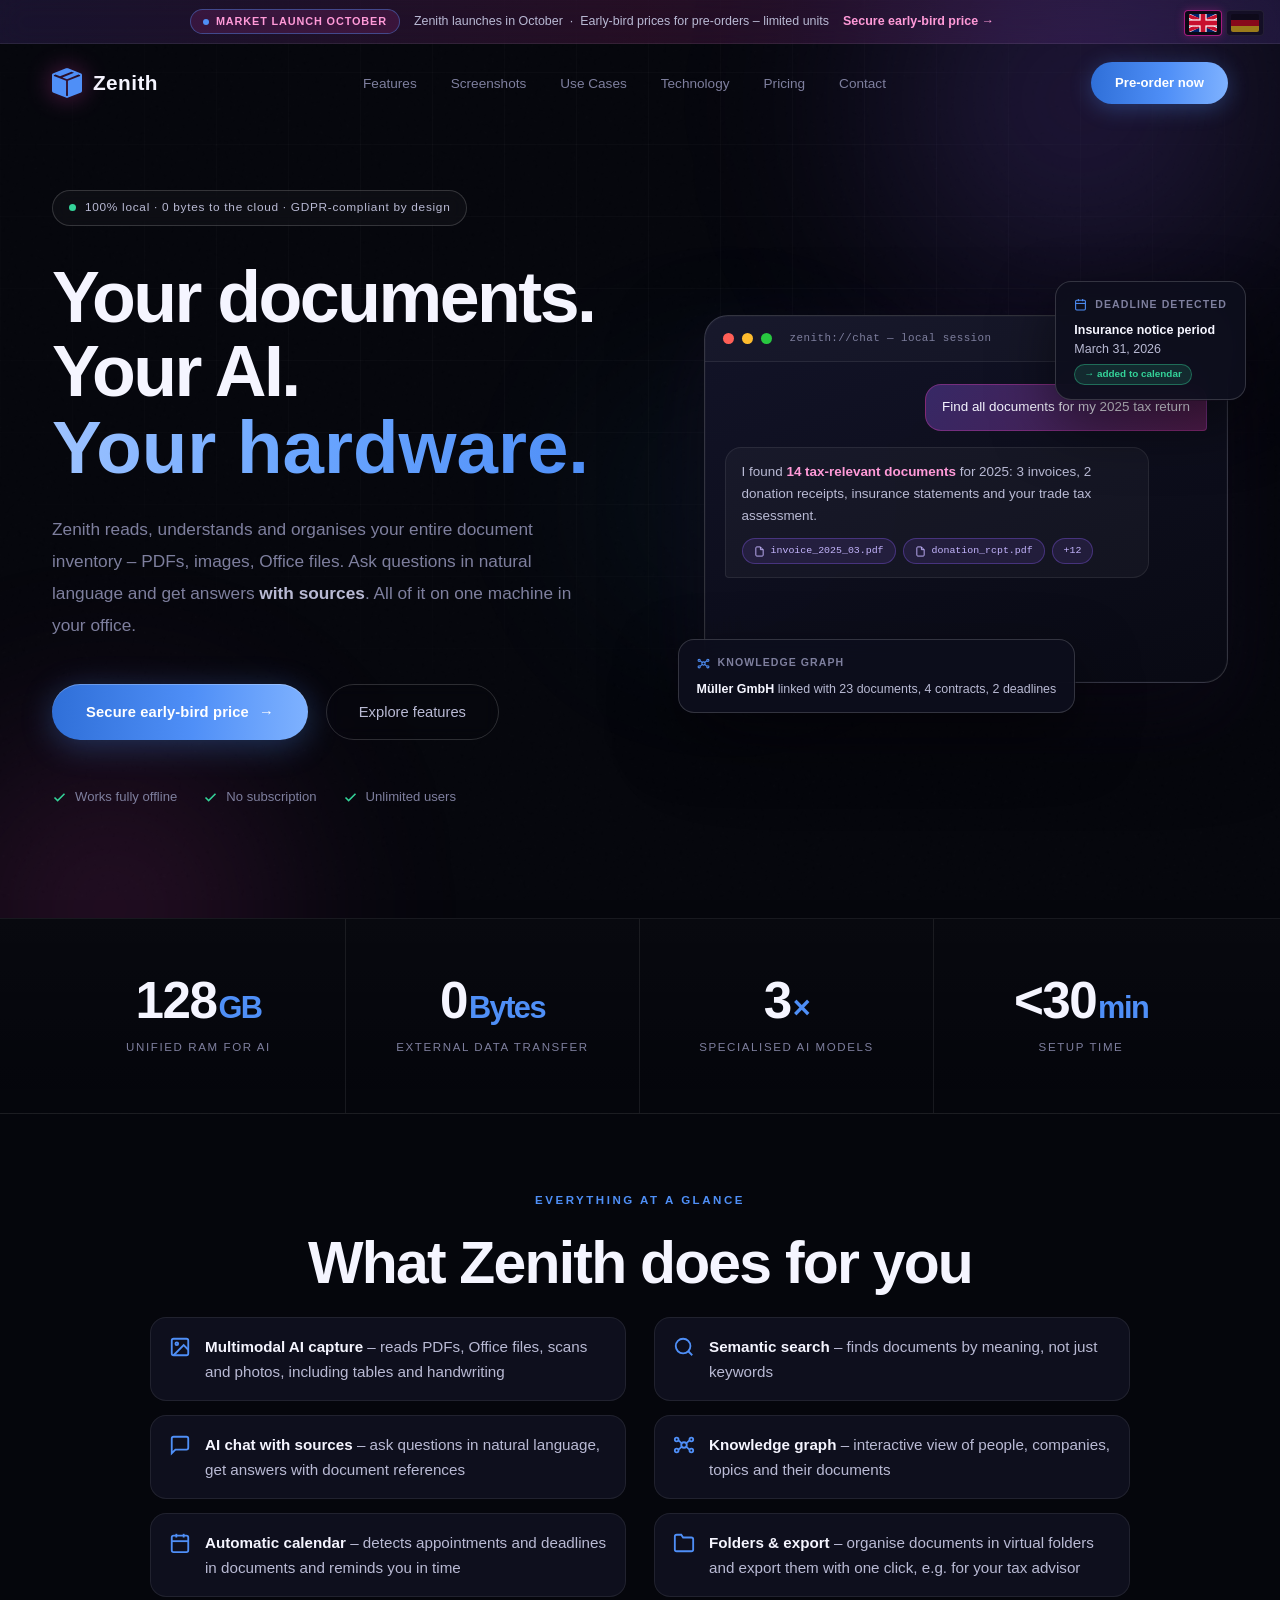
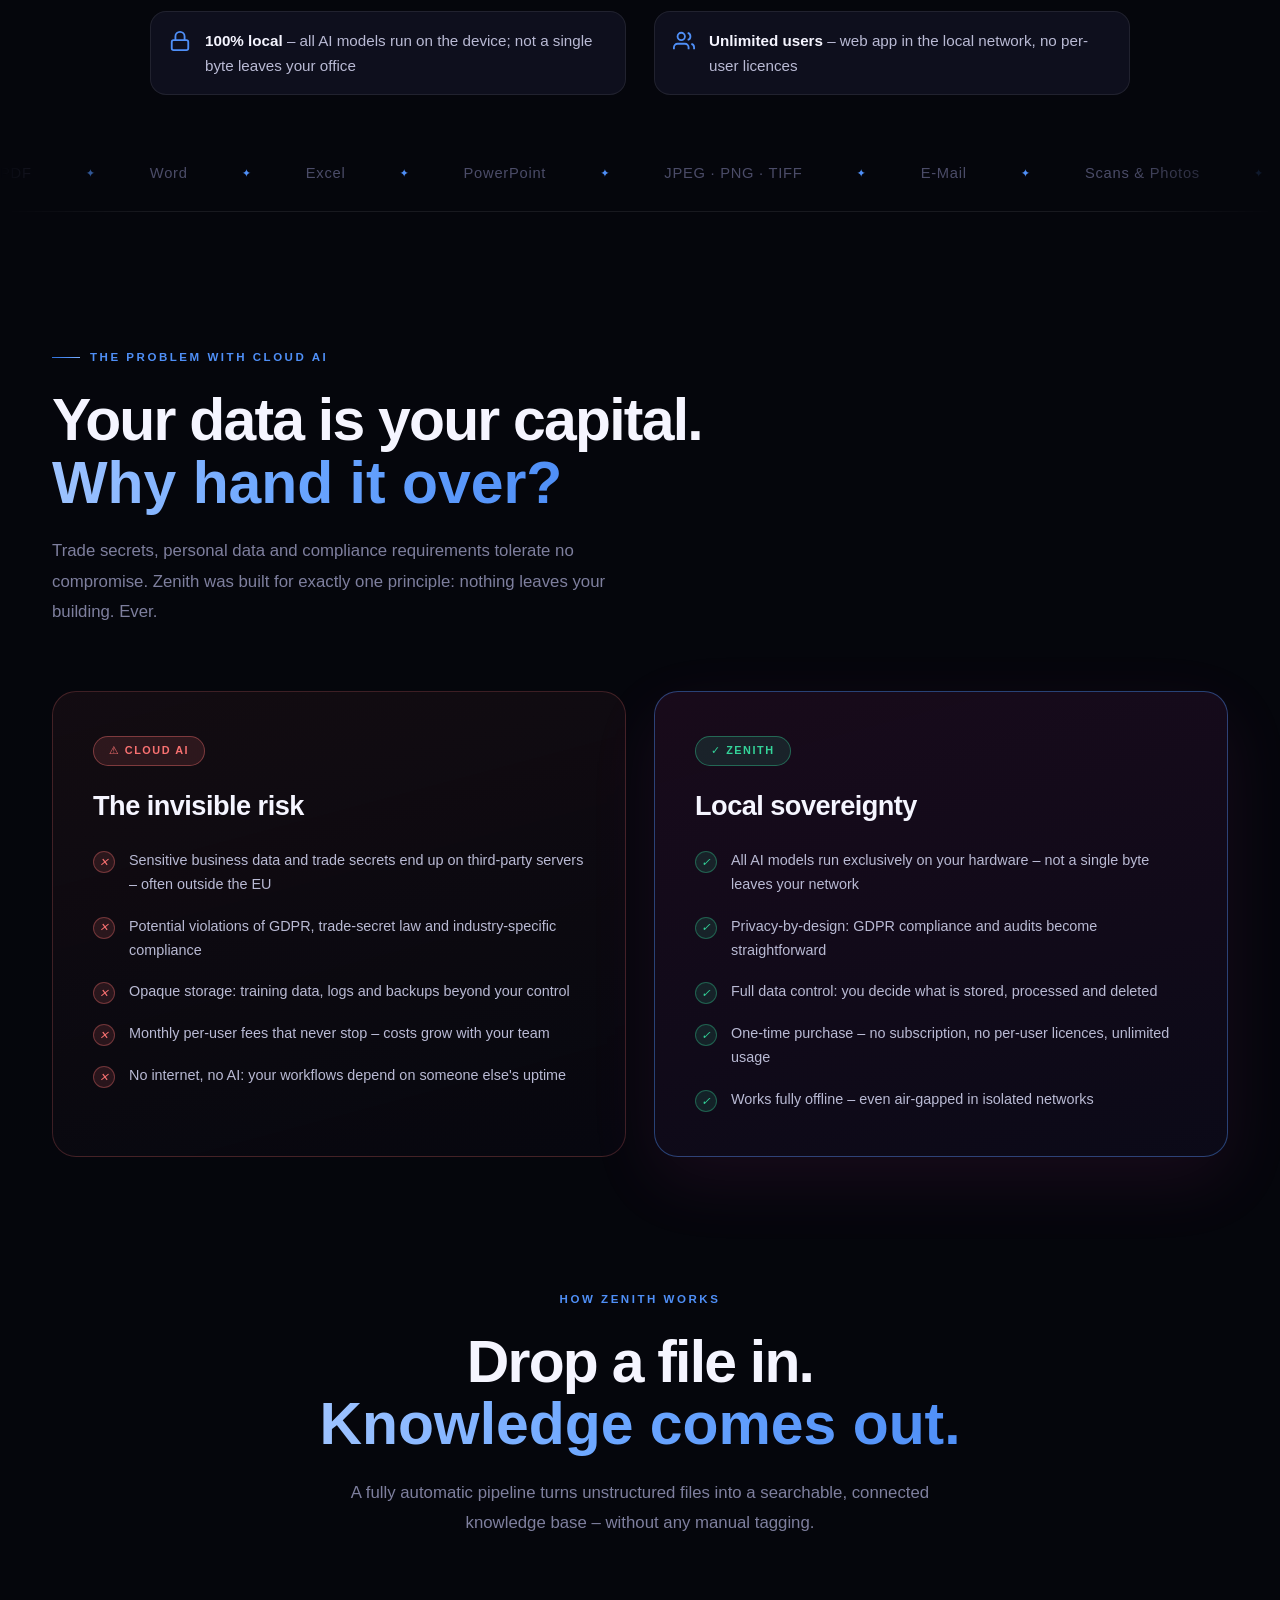
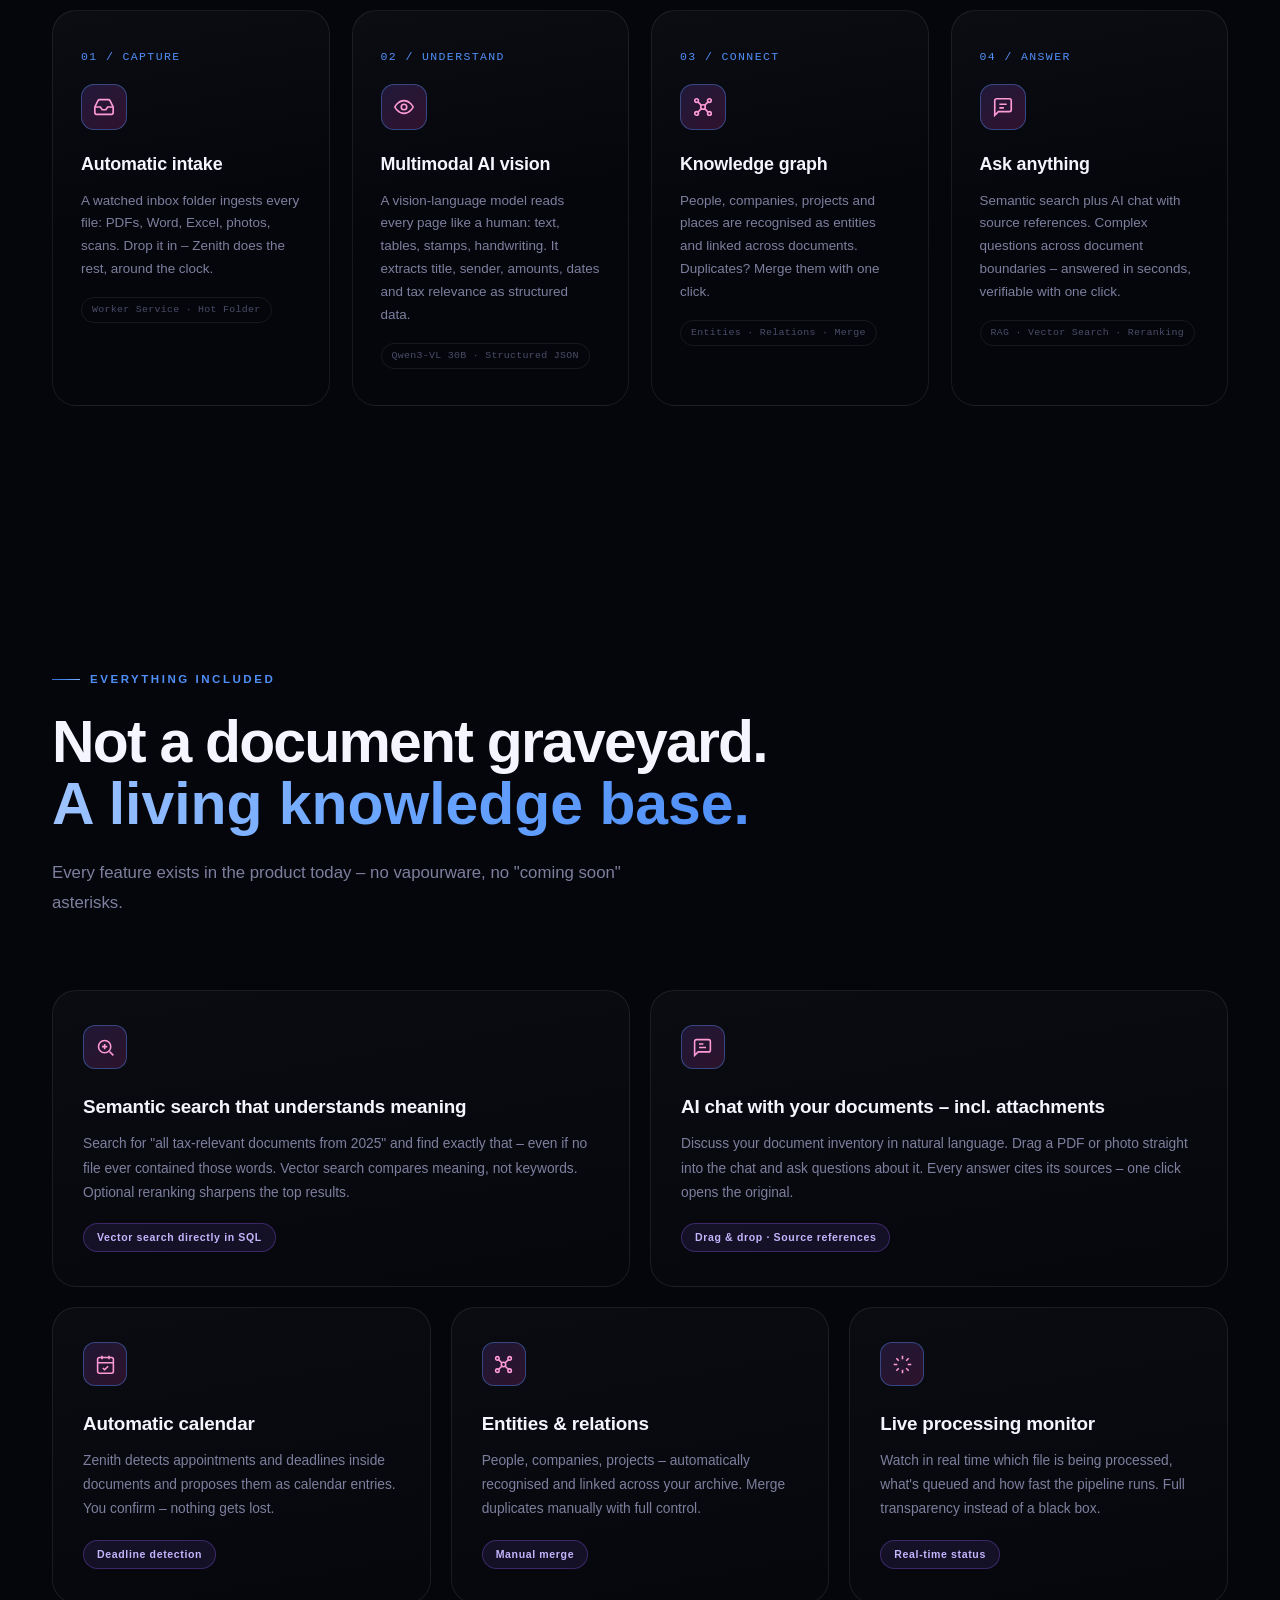
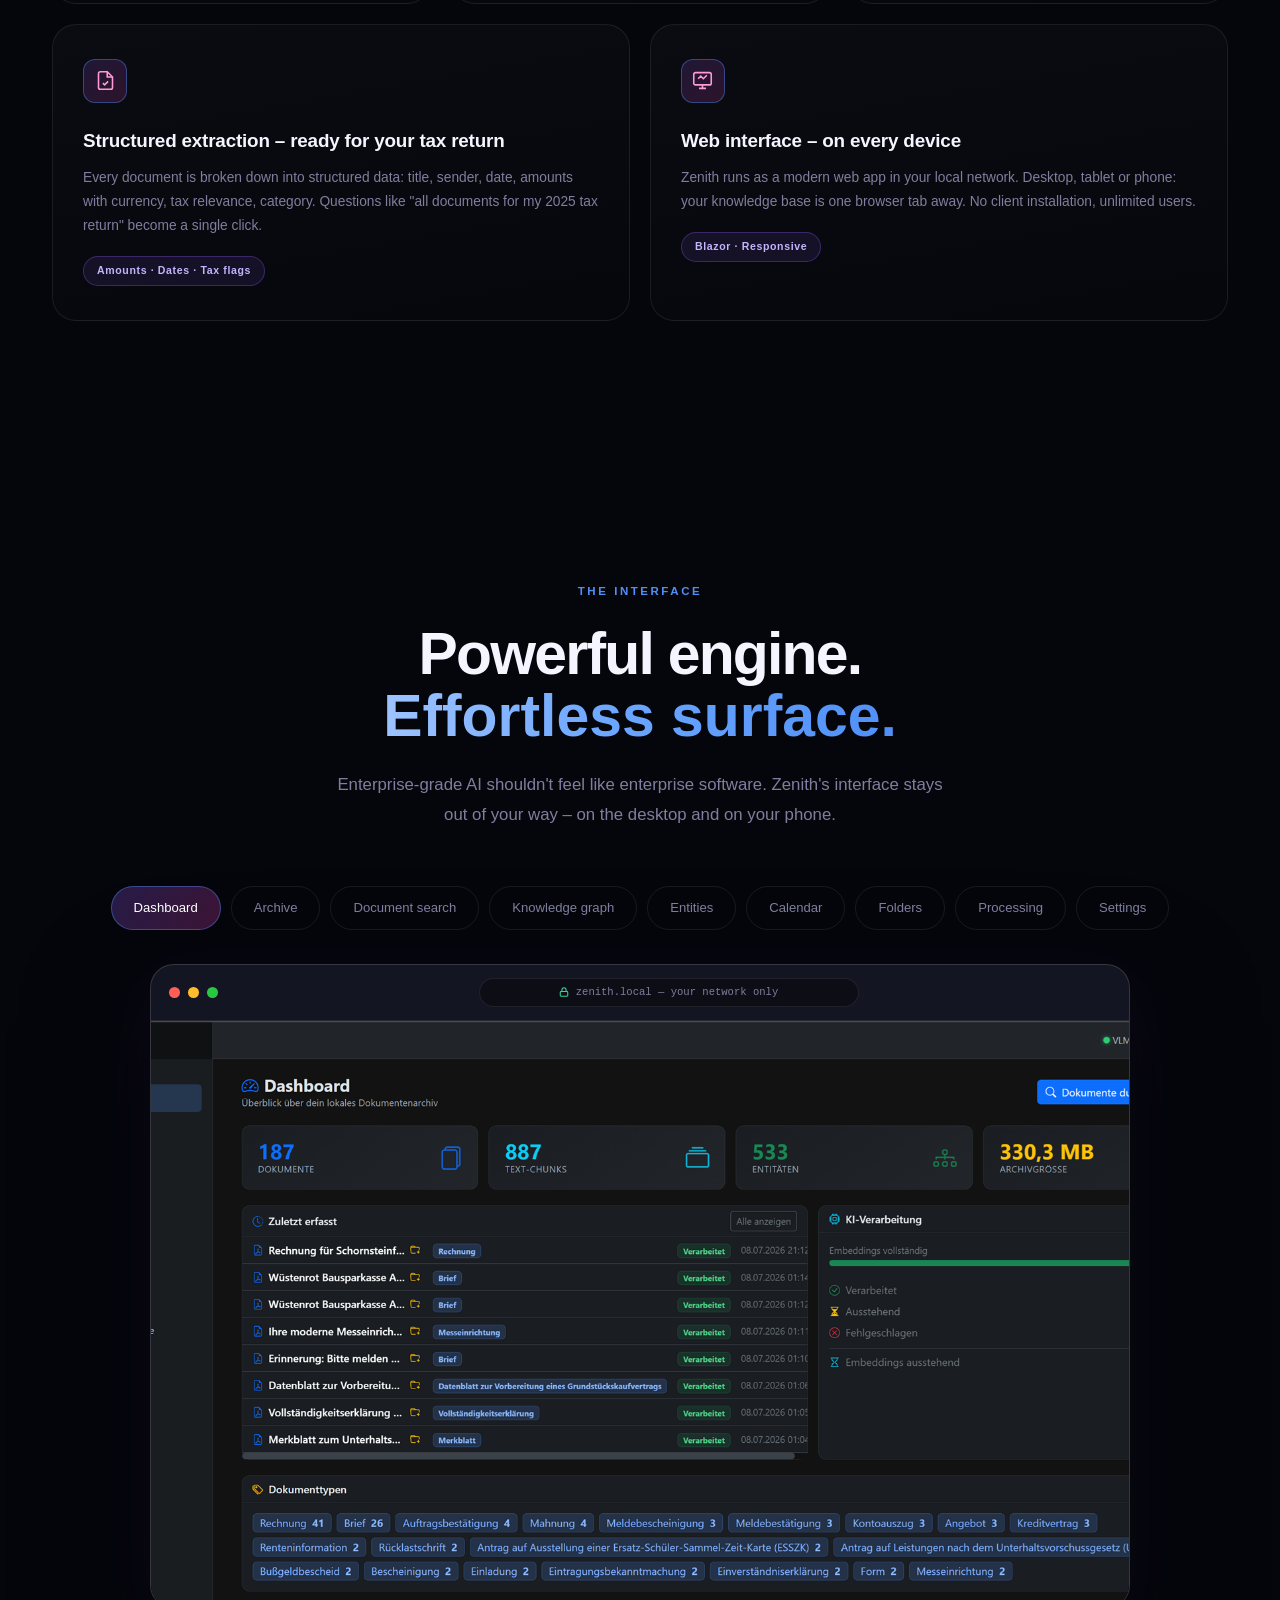
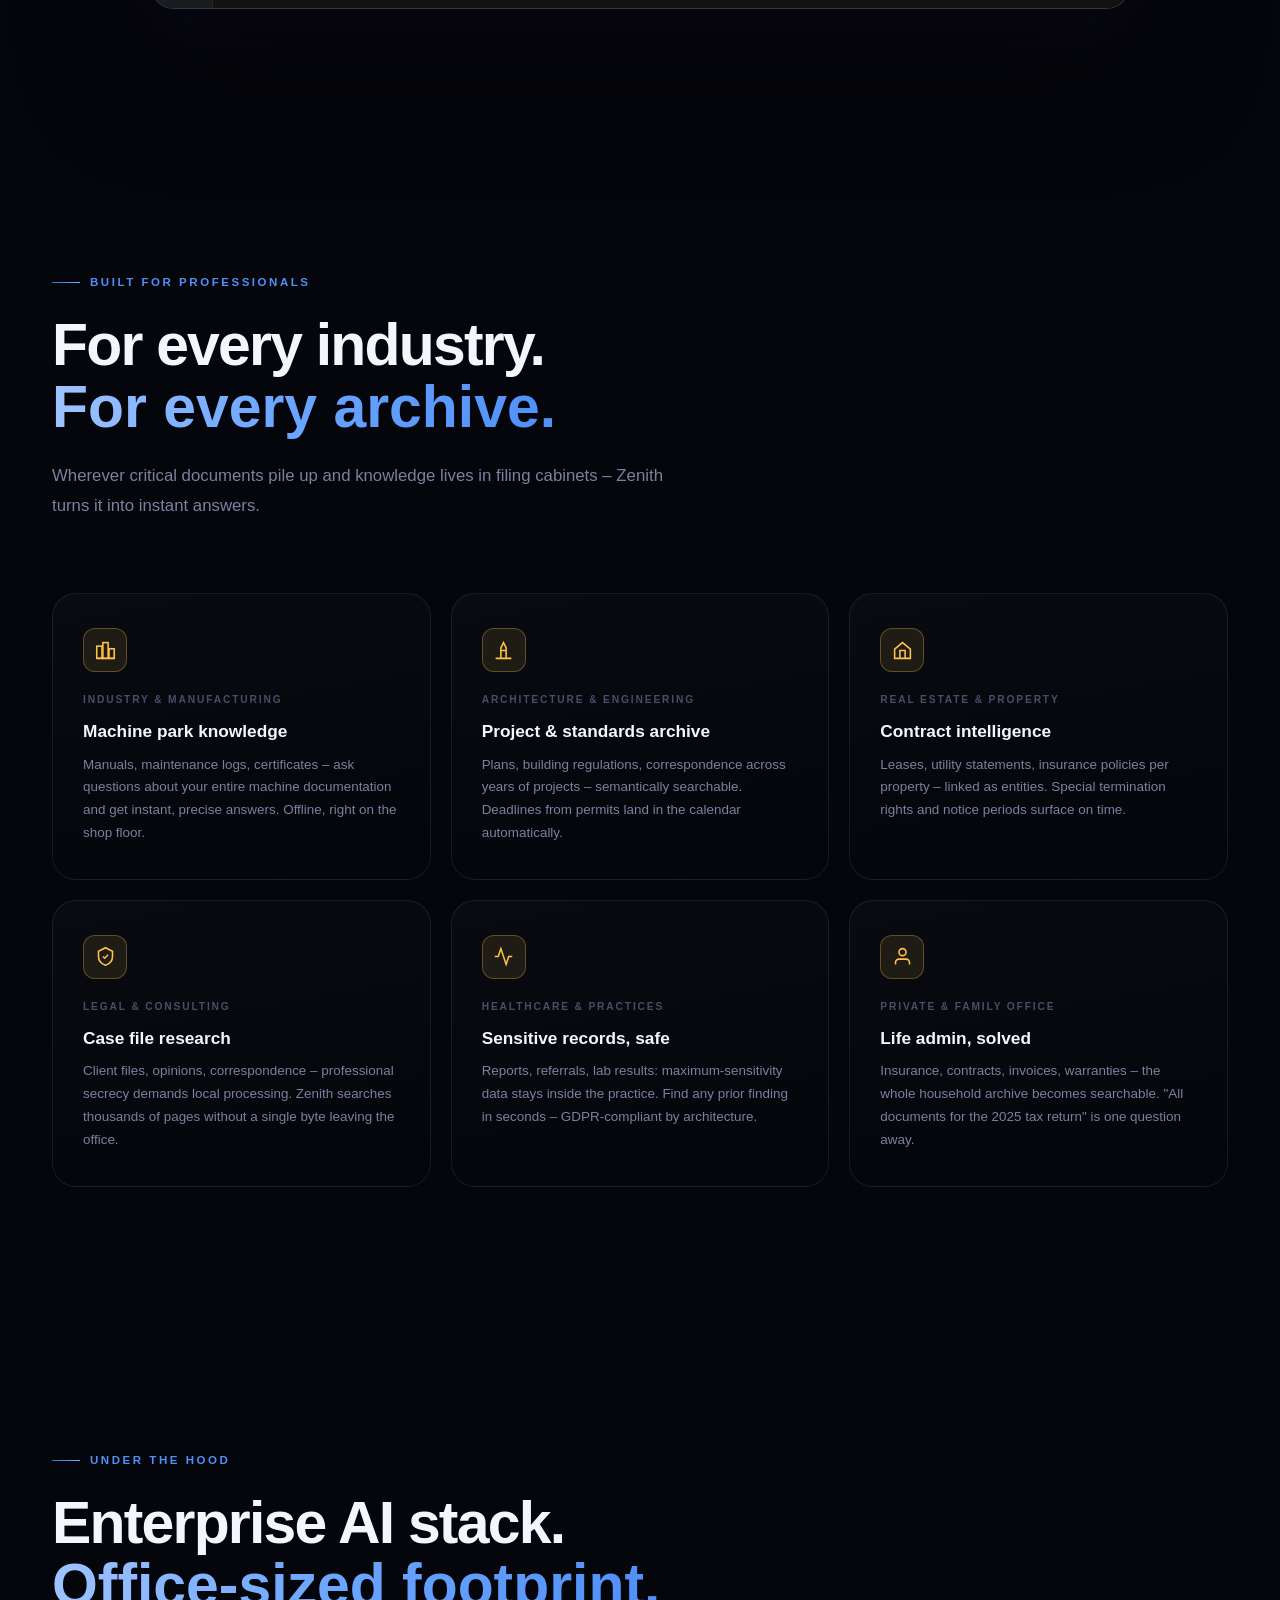
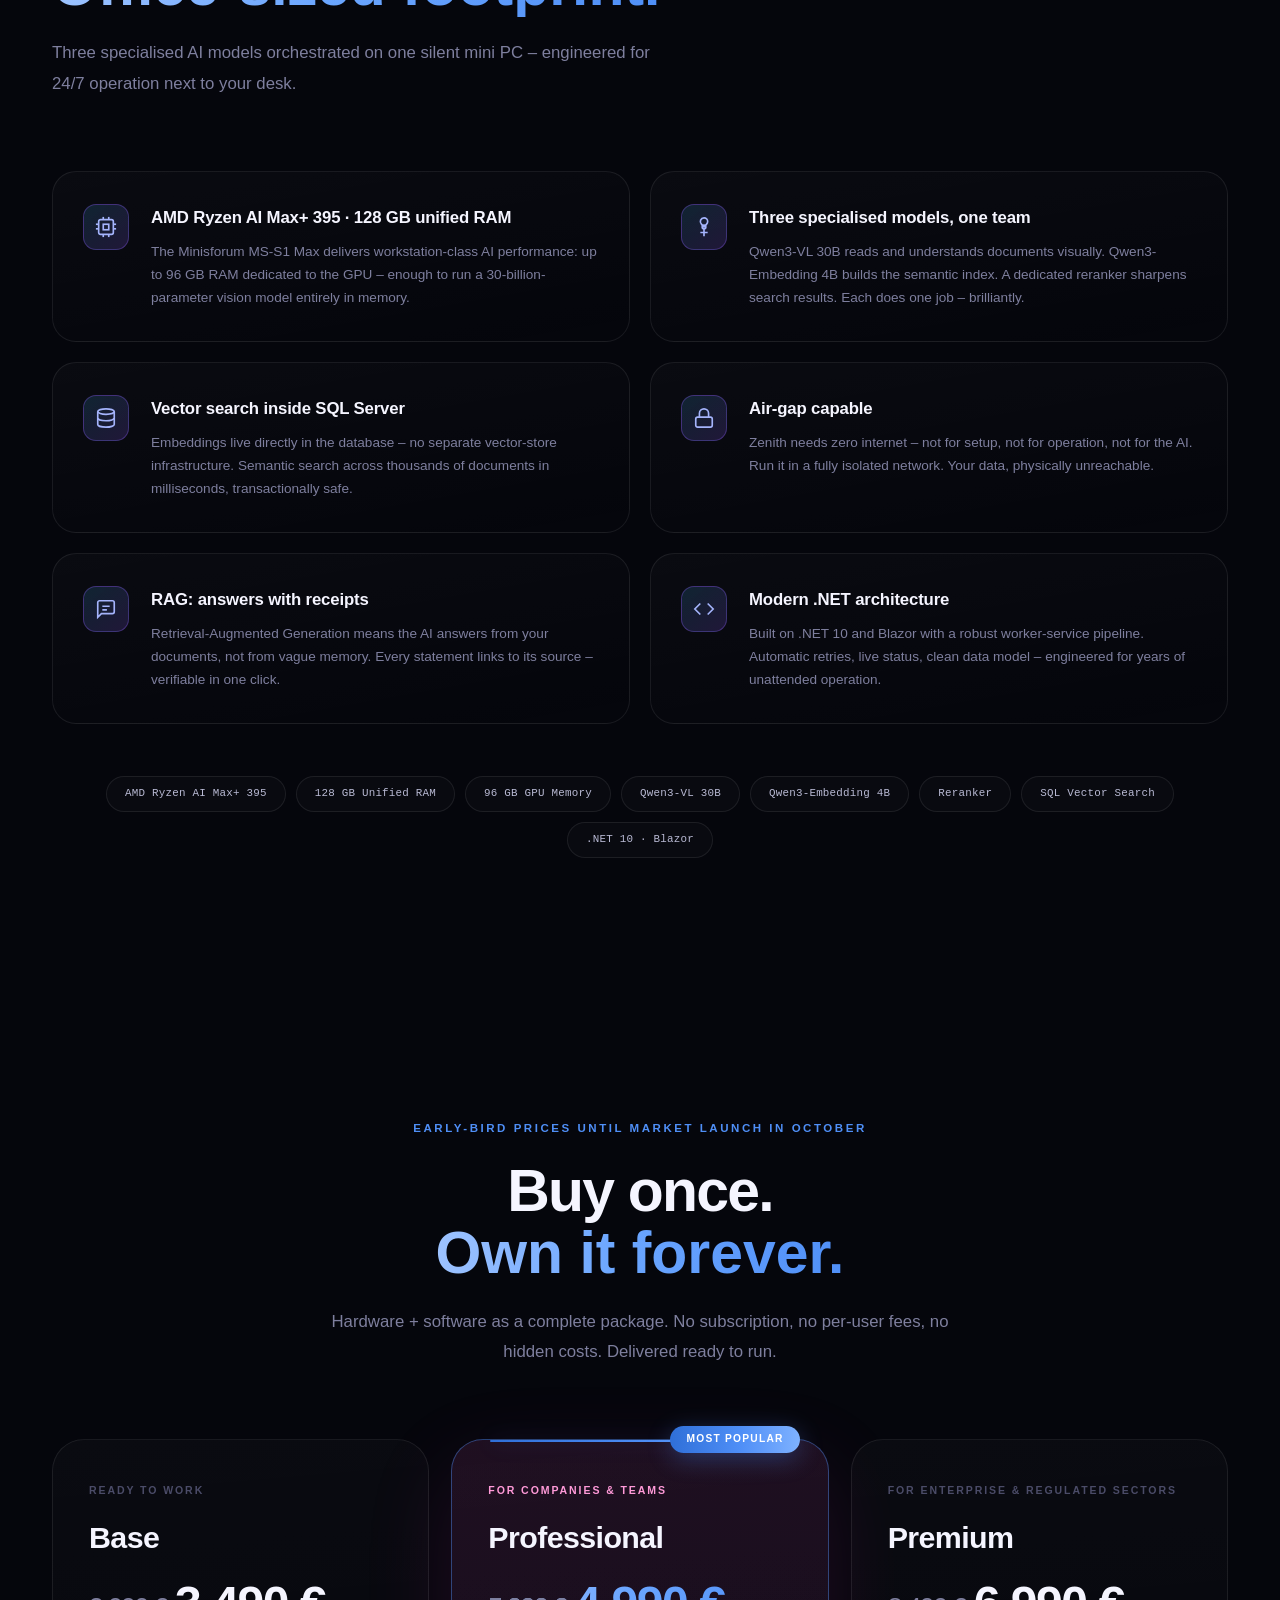
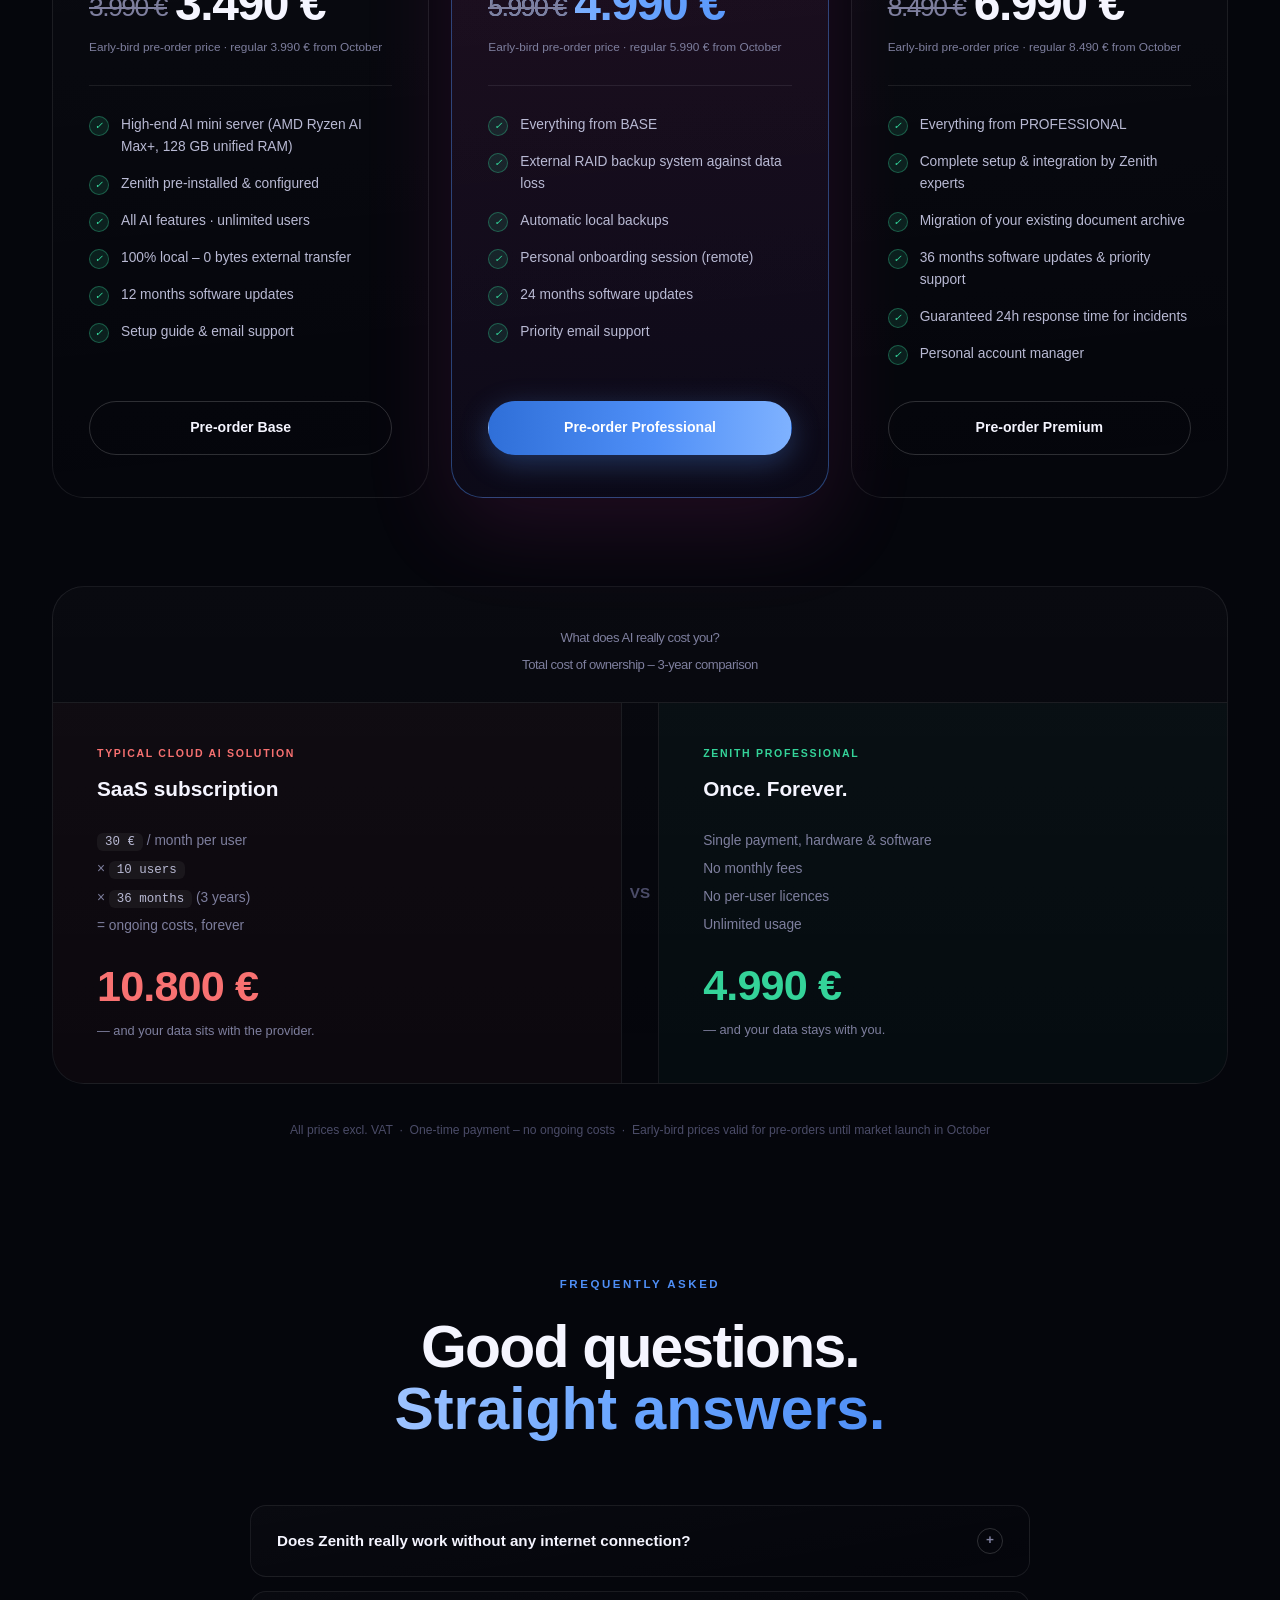
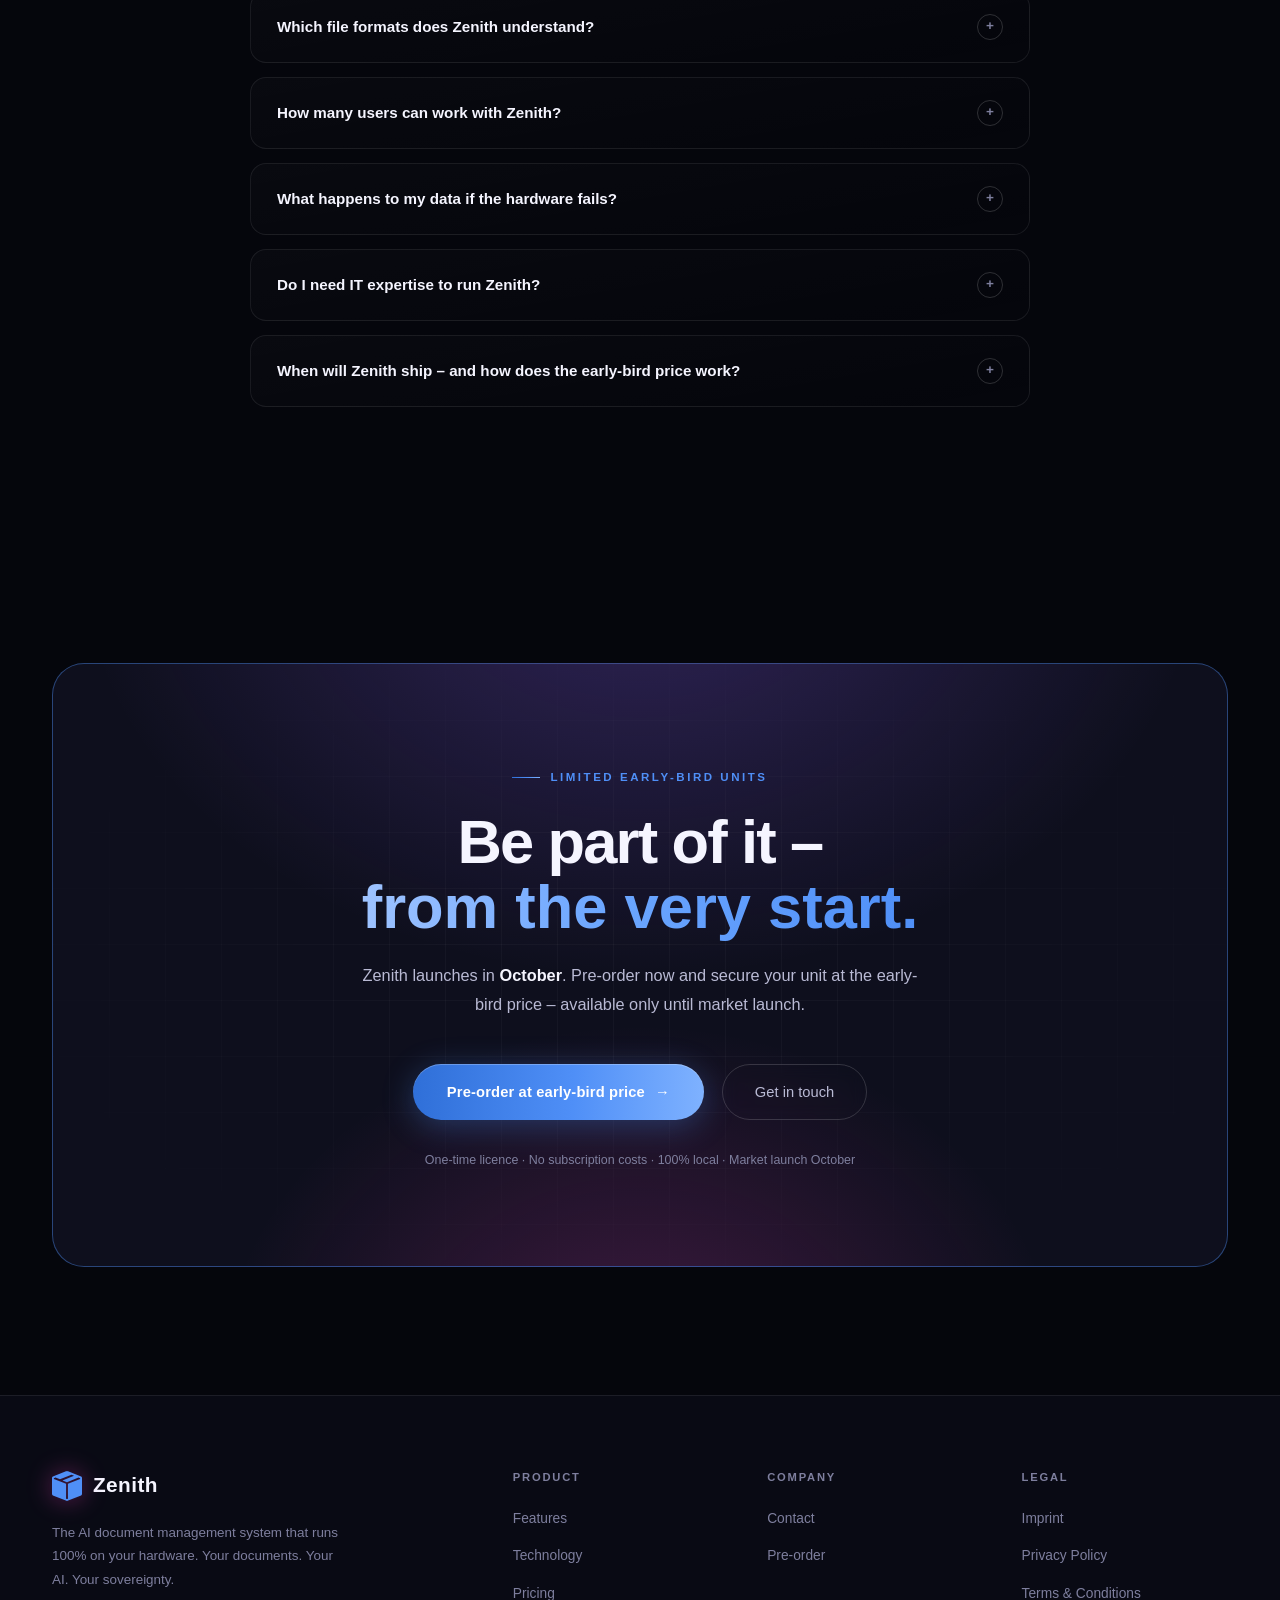
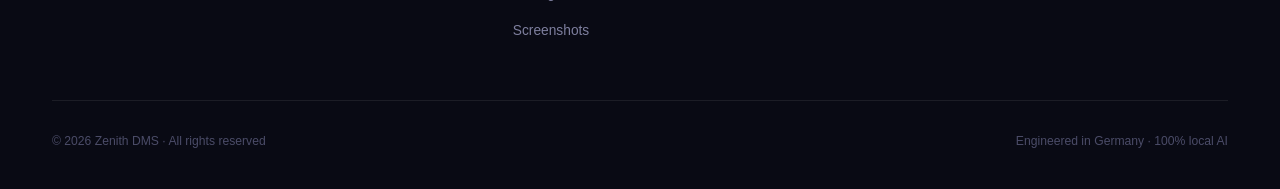
==== index.html @ 0c2947f3 "Redesign" ====
﻿<!DOCTYPE html>
<html lang="en">
<head>
  <meta charset="UTF-8" />
  <meta name="viewport" content="width=device-width, initial-scale=1.0" />
  <meta name="description" content="Zenith – The AI document management system that runs 100% on your own hardware. Multimodal understanding for PDFs, images & Office files. Semantic search, AI chat, automatic calendar. 0 bytes to the cloud." />
  <title>Zenith – Your Documents. Your AI. Your Hardware. | 100% Local DMS</title>
  <link rel="icon" type="image/svg+xml" href="data:image/svg+xml,%3Csvg xmlns='http://www.w3.org/2000/svg' viewBox='0 0 16 16'%3E%3Cpath fill='%234F8FF7' d='M15.528 2.973a.75.75 0 0 1 .472.696v8.662a.75.75 0 0 1-.472.696l-7.25 2.9a.75.75 0 0 1-.557 0l-7.25-2.9A.75.75 0 0 1 0 12.331V3.669a.75.75 0 0 1 .471-.696L7.443.184l.01-.003.268-.108a.75.75 0 0 1 .558 0l.269.108.01.003zM10.404 2 4.25 4.461 1.846 3.5 1 3.839v.4l6.5 2.6v7.922l.5.2.5-.2V6.84l6.5-2.6v-.4l-.846-.339L8 5.961 5.596 5l6.154-2.461z'/%3E%3C/svg%3E" />

  <meta property="og:title" content="Zenith – Your Documents. Your AI. Your Hardware." />
  <meta property="og:description" content="The AI document management system that runs 100% locally. Multimodal AI, semantic search, automatic calendar – 0 bytes to the cloud." />
  <meta property="og:image" content="/assets/images/zenith-og.jpg" />
  <meta property="og:url" content="https://myzenith.org/" />
  <meta name="twitter:card" content="summary_large_image" />

  <link rel="stylesheet" href="assets/style.css" />
</head>
<body>

  <div class="noise" aria-hidden="true"></div>

  <!-- ═══ Announce bar ═══════════════════════════════════════ -->
  <div class="announce">
    <span class="announce-badge"><span class="dot"></span><span data-i18n="announce.badge">Market launch October</span></span>
    <span class="announce-text" data-i18n="announce.text">Zenith launches in October &nbsp;·&nbsp; Early-bird prices for pre-orders – limited units</span>
    <a href="#pricing" class="announce-link" data-i18n="announce.link">Secure early-bird price →</a>
  </div>

  <!-- ═══ Header ═════════════════════════════════════════════ -->
  <header class="site-header">
    <div class="container">
      <nav class="nav">
        <a href="#hero" class="logo" aria-label="Zenith">
          <svg xmlns="http://www.w3.org/2000/svg" viewBox="0 0 16 16" fill="#4F8FF7" aria-hidden="true"><path d="M15.528 2.973a.75.75 0 0 1 .472.696v8.662a.75.75 0 0 1-.472.696l-7.25 2.9a.75.75 0 0 1-.557 0l-7.25-2.9A.75.75 0 0 1 0 12.331V3.669a.75.75 0 0 1 .471-.696L7.443.184l.01-.003.268-.108a.75.75 0 0 1 .558 0l.269.108.01.003zM10.404 2 4.25 4.461 1.846 3.5 1 3.839v.4l6.5 2.6v7.922l.5.2.5-.2V6.84l6.5-2.6v-.4l-.846-.339L8 5.961 5.596 5l6.154-2.461z"/></svg>
          Zenith
        </a>
        <ul class="nav-links">
          <li><a href="#features" data-i18n="nav.features">Features</a></li>
          <li><a href="#screenshots" data-i18n="nav.screenshots">Screenshots</a></li>
          <li><a href="#industry" data-i18n="nav.industry">Use Cases</a></li>
          <li><a href="#technology" data-i18n="nav.technology">Technology</a></li>
          <li><a href="#pricing" data-i18n="nav.pricing">Pricing</a></li>
          <li><a href="kontakt.html" data-i18n="nav.contact">Contact</a></li>
        </ul>
        <a href="#pricing" class="nav-cta" data-i18n="nav.kickstarter">Pre-order now</a>
        <button class="nav-burger" aria-label="Menu"><span></span><span></span><span></span></button>
      </nav>
    </div>
  </header>

  <div class="nav-drawer">
    <a href="#features" data-i18n="nav.features">Features</a>
    <a href="#screenshots" data-i18n="nav.screenshots">Screenshots</a>
    <a href="#industry" data-i18n="nav.industry">Use Cases</a>
    <a href="#technology" data-i18n="nav.technology">Technology</a>
    <a href="#pricing" data-i18n="nav.pricing">Pricing</a>
    <a href="kontakt.html" data-i18n="nav.contact">Contact</a>
  </div>

  <main>

    <!-- ═══ Hero ═════════════════════════════════════════════ -->
    <section id="hero">
      <div class="hero-bg" aria-hidden="true">
        <div class="grid-overlay"></div>
        <div class="blob b1"></div>
        <div class="blob b2"></div>
        <div class="blob b3"></div>
      </div>
      <div class="container">
        <div class="hero-inner">
          <div class="hero-copy">
            <div class="hero-eyebrow" data-reveal>
              <span class="dot"></span>
              <span data-i18n="hero.eyebrow">100% local · 0 bytes to the cloud · GDPR-compliant by design</span>
            </div>
            <h1 class="hero-title" data-reveal style="--d:.08s">
              <span data-i18n="hero.h1">Your documents.<br />Your AI.<br /><span class="fx-serif fx-grad">Your hardware.</span></span>
            </h1>
            <p class="hero-sub" data-reveal style="--d:.16s">
              <span data-i18n="hero.sub">Zenith reads, understands and organises your entire document inventory – PDFs, images, Office files. Ask questions in natural language and get answers <strong>with sources</strong>. All of it on one machine in your office.</span>
            </p>
            <div class="hero-ctas" data-reveal style="--d:.24s">
              <a href="#pricing" class="btn-primary"><span data-i18n="hero.cta1">Secure early-bird price</span> <span class="arr">→</span></a>
              <a href="#features" class="btn-ghost" data-i18n="hero.cta2">Explore features</a>
            </div>
            <div class="hero-proof" data-reveal style="--d:.32s">
              <span><svg viewBox="0 0 24 24" fill="none" stroke="currentColor" stroke-width="2.5"><path d="M20 6L9 17l-5-5"/></svg><span data-i18n="hero.proof1">Works fully offline</span></span>
              <span><svg viewBox="0 0 24 24" fill="none" stroke="currentColor" stroke-width="2.5"><path d="M20 6L9 17l-5-5"/></svg><span data-i18n="hero.proof2">No subscription</span></span>
              <span><svg viewBox="0 0 24 24" fill="none" stroke="currentColor" stroke-width="2.5"><path d="M20 6L9 17l-5-5"/></svg><span data-i18n="hero.proof3">Unlimited users</span></span>
            </div>
          </div>

          <div class="hero-demo" data-reveal style="--d:.2s">
            <div class="float-card fc-cal" aria-hidden="true">
              <div class="fc-head"><svg viewBox="0 0 24 24" fill="none" stroke="currentColor" stroke-width="2"><rect x="3" y="4" width="18" height="18" rx="2"/><line x1="16" y1="2" x2="16" y2="6"/><line x1="8" y1="2" x2="8" y2="6"/><line x1="3" y1="10" x2="21" y2="10"/></svg><span data-i18n="hero.fc1.head">Deadline detected</span></div>
              <div class="fc-body"><strong data-i18n="hero.fc1.title">Insurance notice period</strong><br /><span data-i18n="hero.fc1.date">March 31, 2026</span><br /><span class="fc-tag" data-i18n="hero.fc1.tag">→ added to calendar</span></div>
            </div>
            <div class="demo-window">
              <div class="demo-titlebar">
                <span class="td"></span><span class="td"></span><span class="td"></span>
                <span class="demo-title">zenith://chat — local session</span>
              </div>
              <div class="demo-chat" id="demo-chat"></div>
            </div>
            <div class="float-card fc-ent" aria-hidden="true">
              <div class="fc-head"><svg viewBox="0 0 24 24" fill="none" stroke="currentColor" stroke-width="2"><circle cx="12" cy="12" r="3"/><circle cx="4" cy="6" r="2"/><circle cx="20" cy="6" r="2"/><circle cx="4" cy="18" r="2"/><circle cx="20" cy="18" r="2"/><line x1="6" y1="7" x2="10" y2="10.5"/><line x1="18" y1="7" x2="14" y2="10.5"/><line x1="6" y1="17" x2="10" y2="13.5"/><line x1="18" y1="17" x2="14" y2="13.5"/></svg><span data-i18n="hero.fc2.head">Knowledge graph</span></div>
              <div class="fc-body"><span data-i18n="hero.fc2.body"><strong>Müller GmbH</strong> linked with 23 documents, 4 contracts, 2 deadlines</span></div>
            </div>
          </div>
        </div>
      </div>
    </section>

    <!-- ═══ Stats band ═══════════════════════════════════════ -->
    <div class="stats-band">
      <div class="container">
        <div class="stats-grid">
          <div class="stat" data-reveal>
            <div class="stat-num"><span data-count="128">0</span><span class="unit">GB</span></div>
            <div class="stat-lbl" data-i18n="stats.ram">Unified RAM for AI</div>
          </div>
          <div class="stat" data-reveal style="--d:.08s">
            <div class="stat-num"><span data-count="0">0</span><span class="unit">Bytes</span></div>
            <div class="stat-lbl" data-i18n="stats.bytes">External data transfer</div>
          </div>
          <div class="stat" data-reveal style="--d:.16s">
            <div class="stat-num"><span data-count="3">0</span><span class="unit">×</span></div>
            <div class="stat-lbl" data-i18n="stats.models">Specialised AI models</div>
          </div>
          <div class="stat" data-reveal style="--d:.24s">
            <div class="stat-num">&lt;<span data-count="30">0</span><span class="unit">min</span></div>
            <div class="stat-lbl" data-i18n="stats.setup">Setup time</div>
          </div>
        </div>
      </div>
    </div>

    <!-- ═══ Marquee ══════════════════════════════════════════ -->
    <!-- ═══ Feature list ═══════════════════════════════════════ -->
    <section id="feature-list" class="section" style="padding: 72px 0 40px;">
      <div class="container">
        <div class="section-head--center">
          <div class="kicker" data-reveal data-i18n="flist.label">Everything at a glance</div>
          <h2 class="section-title" data-reveal style="--d:.08s" data-i18n="flist.title">What Zenith does for you</h2>
        </div>
        <div class="flist-grid" data-reveal>
          <div class="flist-item"><svg viewBox="0 0 24 24" fill="none" stroke="currentColor" stroke-width="2"><rect x="3" y="3" width="18" height="18" rx="2"/><circle cx="8.5" cy="8.5" r="1.5"/><path d="M21 15l-5-5L5 21"/></svg><span data-i18n="flist.1"><strong>Multimodal AI capture</strong> – reads PDFs, Office files, scans and photos, including tables and handwriting</span></div>
          <div class="flist-item"><svg viewBox="0 0 24 24" fill="none" stroke="currentColor" stroke-width="2"><circle cx="11" cy="11" r="8"/><line x1="21" y1="21" x2="16.65" y2="16.65"/></svg><span data-i18n="flist.2"><strong>Semantic search</strong> – finds documents by meaning, not just keywords</span></div>
          <div class="flist-item"><svg viewBox="0 0 24 24" fill="none" stroke="currentColor" stroke-width="2"><path d="M21 15a2 2 0 0 1-2 2H7l-4 4V5a2 2 0 0 1 2-2h14a2 2 0 0 1 2 2z"/></svg><span data-i18n="flist.3"><strong>AI chat with sources</strong> – ask questions in natural language, get answers with document references</span></div>
          <div class="flist-item"><svg viewBox="0 0 24 24" fill="none" stroke="currentColor" stroke-width="2"><circle cx="12" cy="12" r="3"/><circle cx="4" cy="6" r="2"/><circle cx="20" cy="6" r="2"/><circle cx="4" cy="18" r="2"/><circle cx="20" cy="18" r="2"/><line x1="6" y1="7" x2="10" y2="10.5"/><line x1="18" y1="7" x2="14" y2="10.5"/><line x1="6" y1="17" x2="10" y2="13.5"/><line x1="18" y1="17" x2="14" y2="13.5"/></svg><span data-i18n="flist.4"><strong>Knowledge graph</strong> – interactive view of people, companies, topics and their documents</span></div>
          <div class="flist-item"><svg viewBox="0 0 24 24" fill="none" stroke="currentColor" stroke-width="2"><rect x="3" y="4" width="18" height="18" rx="2"/><line x1="16" y1="2" x2="16" y2="6"/><line x1="8" y1="2" x2="8" y2="6"/><line x1="3" y1="10" x2="21" y2="10"/></svg><span data-i18n="flist.5"><strong>Automatic calendar</strong> – detects appointments and deadlines in documents and reminds you in time</span></div>
          <div class="flist-item"><svg viewBox="0 0 24 24" fill="none" stroke="currentColor" stroke-width="2"><path d="M22 19a2 2 0 0 1-2 2H4a2 2 0 0 1-2-2V5a2 2 0 0 1 2-2h5l2 3h9a2 2 0 0 1 2 2z"/></svg><span data-i18n="flist.6"><strong>Folders &amp; export</strong> – organise documents in virtual folders and export them with one click, e.g. for your tax advisor</span></div>
          <div class="flist-item"><svg viewBox="0 0 24 24" fill="none" stroke="currentColor" stroke-width="2"><rect x="3" y="11" width="18" height="11" rx="2"/><path d="M7 11V7a5 5 0 0 1 10 0v4"/></svg><span data-i18n="flist.7"><strong>100% local</strong> – all AI models run on the device; not a single byte leaves your office</span></div>
          <div class="flist-item"><svg viewBox="0 0 24 24" fill="none" stroke="currentColor" stroke-width="2"><path d="M17 21v-2a4 4 0 0 0-4-4H5a4 4 0 0 0-4 4v2"/><circle cx="9" cy="7" r="4"/><path d="M23 21v-2a4 4 0 0 0-3-3.87"/><path d="M16 3.13a4 4 0 0 1 0 7.75"/></svg><span data-i18n="flist.8"><strong>Unlimited users</strong> – web app in the local network, no per-user licences</span></div>
        </div>
      </div>
    </section>
    <div class="marquee" aria-hidden="true">
      <div class="marquee-track">
        <span class="marquee-item">PDF</span>
        <span class="marquee-item">Word</span>
        <span class="marquee-item">Excel</span>
        <span class="marquee-item">PowerPoint</span>
        <span class="marquee-item">JPEG · PNG · TIFF</span>
        <span class="marquee-item">E-Mail</span>
        <span class="marquee-item" data-i18n="marquee.scans">Scans &amp; Photos</span>
        <span class="marquee-item" data-i18n="marquee.hand">Handwritten notes</span>
        <span class="marquee-item">PDF</span>
        <span class="marquee-item">Word</span>
        <span class="marquee-item">Excel</span>
        <span class="marquee-item">PowerPoint</span>
        <span class="marquee-item">JPEG · PNG · TIFF</span>
        <span class="marquee-item">E-Mail</span>
        <span class="marquee-item" data-i18n="marquee.scans2">Scans &amp; Photos</span>
        <span class="marquee-item" data-i18n="marquee.hand2">Handwritten notes</span>
      </div>
    </div>

    <!-- ═══ Problem / Solution ═══════════════════════════════ -->
    <section id="problem" class="section">
      <div class="container">
        <div class="kicker" data-reveal data-i18n="problem.label">The problem with cloud AI</div>
        <h2 class="section-title" data-reveal style="--d:.08s" data-i18n="problem.title">Your data is your capital.<br /><span class="fx-serif fx-grad">Why hand it over?</span></h2>
        <p class="section-lead" data-reveal style="--d:.16s" data-i18n="problem.sub">Trade secrets, personal data and compliance requirements tolerate no compromise. Zenith was built for exactly one principle: nothing leaves your building. Ever.</p>

        <div class="compare-grid">
          <div class="compare-card compare-card--risk" data-reveal>
            <div class="compare-badge" data-i18n="problem.danger.badge">⚠ Cloud AI</div>
            <h3 data-i18n="problem.danger.h3">The invisible risk</h3>
            <ul class="compare-list">
              <li><i class="ic ic--x">✕</i><span data-i18n="problem.danger.1">Sensitive business data and trade secrets end up on third-party servers – often outside the EU</span></li>
              <li><i class="ic ic--x">✕</i><span data-i18n="problem.danger.2">Potential violations of GDPR, trade-secret law and industry-specific compliance</span></li>
              <li><i class="ic ic--x">✕</i><span data-i18n="problem.danger.3">Opaque storage: training data, logs and backups beyond your control</span></li>
              <li><i class="ic ic--x">✕</i><span data-i18n="problem.danger.4">Monthly per-user fees that never stop – costs grow with your team</span></li>
              <li><i class="ic ic--x">✕</i><span data-i18n="problem.danger.5">No internet, no AI: your workflows depend on someone else's uptime</span></li>
            </ul>
          </div>
          <div class="compare-card compare-card--safe" data-reveal style="--d:.12s">
            <div class="compare-badge" data-i18n="problem.safe.badge">✓ Zenith</div>
            <h3 data-i18n="problem.safe.h3">Local sovereignty</h3>
            <ul class="compare-list">
              <li><i class="ic ic--ok">✓</i><span data-i18n="problem.safe.1">All AI models run exclusively on your hardware – not a single byte leaves your network</span></li>
              <li><i class="ic ic--ok">✓</i><span data-i18n="problem.safe.2">Privacy-by-design: GDPR compliance and audits become straightforward</span></li>
              <li><i class="ic ic--ok">✓</i><span data-i18n="problem.safe.3">Full data control: you decide what is stored, processed and deleted</span></li>
              <li><i class="ic ic--ok">✓</i><span data-i18n="problem.safe.4">One-time purchase – no subscription, no per-user licences, unlimited usage</span></li>
              <li><i class="ic ic--ok">✓</i><span data-i18n="problem.safe.5">Works fully offline – even air-gapped in isolated networks</span></li>
            </ul>
          </div>
        </div>
      </div>
    </section>

    <!-- ═══ Pipeline / How it works ══════════════════════════ -->
    <section id="pipeline" class="section" style="padding-top:0;">
      <div class="container">
        <div class="section-head--center">
          <div class="kicker" data-reveal data-i18n="pipe.label">How Zenith works</div>
          <h2 class="section-title" data-reveal style="--d:.08s" data-i18n="pipe.title">Drop a file in.<br /><span class="fx-serif fx-grad">Knowledge comes out.</span></h2>
          <p class="section-lead" data-reveal style="--d:.16s" data-i18n="pipe.sub">A fully automatic pipeline turns unstructured files into a searchable, connected knowledge base – without any manual tagging.</p>
        </div>

        <div class="pipe-grid">
          <div class="pipe-step" data-reveal>
            <span class="pipe-num">01 / CAPTURE</span>
            <div class="pipe-icon"><svg viewBox="0 0 24 24" fill="none" stroke="currentColor" stroke-width="1.8"><path d="M22 12h-6l-2 3h-4l-2-3H2"/><path d="M5.45 5.11L2 12v6a2 2 0 0 0 2 2h16a2 2 0 0 0 2-2v-6l-3.45-6.89A2 2 0 0 0 16.76 4H7.24a2 2 0 0 0-1.79 1.11z"/></svg></div>
            <h3 data-i18n="pipe.1.h3">Automatic intake</h3>
            <p data-i18n="pipe.1.p">A watched inbox folder ingests every file: PDFs, Word, Excel, photos, scans. Drop it in – Zenith does the rest, around the clock.</p>
            <span class="pipe-tech">Worker Service · Hot Folder</span>
          </div>
          <div class="pipe-step" data-reveal style="--d:.08s">
            <span class="pipe-num">02 / UNDERSTAND</span>
            <div class="pipe-icon"><svg viewBox="0 0 24 24" fill="none" stroke="currentColor" stroke-width="1.8"><circle cx="12" cy="12" r="3"/><path d="M2 12s3.5-7 10-7 10 7 10 7-3.5 7-10 7-10-7-10-7z"/></svg></div>
            <h3 data-i18n="pipe.2.h3">Multimodal AI vision</h3>
            <p data-i18n="pipe.2.p">A vision-language model reads every page like a human: text, tables, stamps, handwriting. It extracts title, sender, amounts, dates and tax relevance as structured data.</p>
            <span class="pipe-tech">Qwen3-VL 30B · Structured JSON</span>
          </div>
          <div class="pipe-step" data-reveal style="--d:.16s">
            <span class="pipe-num">03 / CONNECT</span>
            <div class="pipe-icon"><svg viewBox="0 0 24 24" fill="none" stroke="currentColor" stroke-width="1.8"><circle cx="12" cy="12" r="2.5"/><circle cx="5" cy="5" r="2"/><circle cx="19" cy="5" r="2"/><circle cx="5" cy="19" r="2"/><circle cx="19" cy="19" r="2"/><line x1="6.5" y1="6.5" x2="10.2" y2="10.2"/><line x1="17.5" y1="6.5" x2="13.8" y2="10.2"/><line x1="6.5" y1="17.5" x2="10.2" y2="13.8"/><line x1="17.5" y1="17.5" x2="13.8" y2="13.8"/></svg></div>
            <h3 data-i18n="pipe.3.h3">Knowledge graph</h3>
            <p data-i18n="pipe.3.p">People, companies, projects and places are recognised as entities and linked across documents. Duplicates? Merge them with one click.</p>
            <span class="pipe-tech">Entities · Relations · Merge</span>
          </div>
          <div class="pipe-step" data-reveal style="--d:.24s">
            <span class="pipe-num">04 / ANSWER</span>
            <div class="pipe-icon"><svg viewBox="0 0 24 24" fill="none" stroke="currentColor" stroke-width="1.8"><path d="M21 15a2 2 0 0 1-2 2H7l-4 4V5a2 2 0 0 1 2-2h14a2 2 0 0 1 2 2z"/><path d="M8 9h8M8 13h5"/></svg></div>
            <h3 data-i18n="pipe.4.h3">Ask anything</h3>
            <p data-i18n="pipe.4.p">Semantic search plus AI chat with source references. Complex questions across document boundaries – answered in seconds, verifiable with one click.</p>
            <span class="pipe-tech">RAG · Vector Search · Reranking</span>
          </div>
        </div>
      </div>
    </section>

    <!-- ═══ Features (Bento) ═════════════════════════════════ -->
    <section id="features" class="section">
      <div class="container">
        <div class="kicker" data-reveal data-i18n="feat.label">Everything included</div>
        <h2 class="section-title" data-reveal style="--d:.08s" data-i18n="feat.title">Not a document graveyard.<br /><span class="fx-serif fx-grad">A living knowledge base.</span></h2>
        <p class="section-lead" data-reveal style="--d:.16s" data-i18n="feat.sub">Every feature exists in the product today – no vapourware, no "coming soon" asterisks.</p>

        <div class="bento">
          <div class="bento-card span-3" data-reveal>
            <div class="bento-icon"><svg viewBox="0 0 24 24" fill="none" stroke="currentColor" stroke-width="1.8"><circle cx="11" cy="11" r="7"/><line x1="21" y1="21" x2="16.5" y2="16.5"/><path d="M8 11h6M11 8v6"/></svg></div>
            <h3 data-i18n="feat.1.h3">Semantic search that understands meaning</h3>
            <p data-i18n="feat.1.p">Search for "all tax-relevant documents from 2025" and find exactly that – even if no file ever contained those words. Vector search compares meaning, not keywords. Optional reranking sharpens the top results.</p>
            <span class="bento-tag" data-i18n="feat.1.tag">Vector search directly in SQL</span>
          </div>
          <div class="bento-card span-3" data-reveal style="--d:.08s">
            <div class="bento-icon"><svg viewBox="0 0 24 24" fill="none" stroke="currentColor" stroke-width="1.8"><path d="M21 15a2 2 0 0 1-2 2H7l-4 4V5a2 2 0 0 1 2-2h14a2 2 0 0 1 2 2z"/><path d="M13 8H8M16 12H8"/></svg></div>
            <h3 data-i18n="feat.2.h3">AI chat with your documents – incl. attachments</h3>
            <p data-i18n="feat.2.p">Discuss your document inventory in natural language. Drag a PDF or photo straight into the chat and ask questions about it. Every answer cites its sources – one click opens the original.</p>
            <span class="bento-tag" data-i18n="feat.2.tag">Drag &amp; drop · Source references</span>
          </div>
          <div class="bento-card" data-reveal>
            <div class="bento-icon"><svg viewBox="0 0 24 24" fill="none" stroke="currentColor" stroke-width="1.8"><rect x="3" y="4" width="18" height="18" rx="2"/><line x1="16" y1="2" x2="16" y2="6"/><line x1="8" y1="2" x2="8" y2="6"/><line x1="3" y1="10" x2="21" y2="10"/><path d="M9 16l2 2 4-4"/></svg></div>
            <h3 data-i18n="feat.3.h3">Automatic calendar</h3>
            <p data-i18n="feat.3.p">Zenith detects appointments and deadlines inside documents and proposes them as calendar entries. You confirm – nothing gets lost.</p>
            <span class="bento-tag" data-i18n="feat.3.tag">Deadline detection</span>
          </div>
          <div class="bento-card" data-reveal style="--d:.08s">
            <div class="bento-icon"><svg viewBox="0 0 24 24" fill="none" stroke="currentColor" stroke-width="1.8"><circle cx="12" cy="12" r="2.5"/><circle cx="5" cy="5" r="2"/><circle cx="19" cy="5" r="2"/><circle cx="5" cy="19" r="2"/><circle cx="19" cy="19" r="2"/><line x1="6.5" y1="6.5" x2="10.2" y2="10.2"/><line x1="17.5" y1="6.5" x2="13.8" y2="10.2"/><line x1="6.5" y1="17.5" x2="10.2" y2="13.8"/><line x1="17.5" y1="17.5" x2="13.8" y2="13.8"/></svg></div>
            <h3 data-i18n="feat.4.h3">Entities &amp; relations</h3>
            <p data-i18n="feat.4.p">People, companies, projects – automatically recognised and linked across your archive. Merge duplicates manually with full control.</p>
            <span class="bento-tag" data-i18n="feat.4.tag">Manual merge</span>
          </div>
          <div class="bento-card" data-reveal style="--d:.16s">
            <div class="bento-icon"><svg viewBox="0 0 24 24" fill="none" stroke="currentColor" stroke-width="1.8"><path d="M12 2v4M12 18v4M4.93 4.93l2.83 2.83M16.24 16.24l2.83 2.83M2 12h4M18 12h4M4.93 19.07l2.83-2.83M16.24 7.76l2.83-2.83"/></svg></div>
            <h3 data-i18n="feat.5.h3">Live processing monitor</h3>
            <p data-i18n="feat.5.p">Watch in real time which file is being processed, what's queued and how fast the pipeline runs. Full transparency instead of a black box.</p>
            <span class="bento-tag" data-i18n="feat.5.tag">Real-time status</span>
          </div>
          <div class="bento-card span-3" data-reveal>
            <div class="bento-icon"><svg viewBox="0 0 24 24" fill="none" stroke="currentColor" stroke-width="1.8"><path d="M14 2H6a2 2 0 0 0-2 2v16a2 2 0 0 0 2 2h12a2 2 0 0 0 2-2V8z"/><path d="M14 2v6h6"/><path d="M9 15l2 2 4-4"/></svg></div>
            <h3 data-i18n="feat.6.h3">Structured extraction – ready for your tax return</h3>
            <p data-i18n="feat.6.p">Every document is broken down into structured data: title, sender, date, amounts with currency, tax relevance, category. Questions like "all documents for my 2025 tax return" become a single click.</p>
            <span class="bento-tag" data-i18n="feat.6.tag">Amounts · Dates · Tax flags</span>
          </div>
          <div class="bento-card span-3" data-reveal style="--d:.08s">
            <div class="bento-icon"><svg viewBox="0 0 24 24" fill="none" stroke="currentColor" stroke-width="1.8"><rect x="2" y="3" width="20" height="14" rx="2"/><line x1="8" y1="21" x2="16" y2="21"/><line x1="12" y1="17" x2="12" y2="21"/><path d="M7 10l3-3 3 3 4-4"/></svg></div>
            <h3 data-i18n="feat.7.h3">Web interface – on every device</h3>
            <p data-i18n="feat.7.p">Zenith runs as a modern web app in your local network. Desktop, tablet or phone: your knowledge base is one browser tab away. No client installation, unlimited users.</p>
            <span class="bento-tag" data-i18n="feat.7.tag">Blazor · Responsive</span>
          </div>
        </div>
      </div>
    </section>

    <!-- ═══ Screenshots ══════════════════════════════════════ -->
    <section id="screenshots" class="section">
      <div class="container">
        <div class="section-head--center">
          <div class="kicker" data-reveal data-i18n="screens.label">The interface</div>
          <h2 class="section-title" data-reveal style="--d:.08s" data-i18n="screens.title">Powerful engine.<br /><span class="fx-serif fx-grad">Effortless surface.</span></h2>
          <p class="section-lead" data-reveal style="--d:.16s" data-i18n="screens.sub">Enterprise-grade AI shouldn't feel like enterprise software. Zenith's interface stays out of your way – on the desktop and on your phone.</p>
        </div>

        <div class="shots-tabs" data-reveal>
          <button class="shot-tab active" data-shot="1" data-i18n="screens.tab1">Dashboard</button>
          <button class="shot-tab" data-shot="2" data-i18n="screens.tab2">Archive</button>
          <button class="shot-tab" data-shot="3" data-i18n="screens.tab3">Document search</button>
          <button class="shot-tab" data-shot="4" data-i18n="screens.tab4">Knowledge graph</button>
          <button class="shot-tab" data-shot="5" data-i18n="screens.tab5">Entities</button>
          <button class="shot-tab" data-shot="6" data-i18n="screens.tab6">Calendar</button>
          <button class="shot-tab" data-shot="7" data-i18n="screens.tab7">Folders</button>
          <button class="shot-tab" data-shot="8" data-i18n="screens.tab8">Processing</button>
          <button class="shot-tab" data-shot="9" data-i18n="screens.tab9">Settings</button>
        </div>

        <div class="browser" data-reveal style="--d:.1s">
          <div class="browser-bar">
            <span class="td"></span><span class="td"></span><span class="td"></span>
            <span class="browser-url"><svg viewBox="0 0 24 24" fill="none" stroke="currentColor" stroke-width="2.5"><rect x="3" y="11" width="18" height="11" rx="2"/><path d="M7 11V7a5 5 0 0 1 10 0v4"/></svg>zenith.local — your network only</span>
          </div>
          <div class="shot-stage">
            <img src="images/dashboard.png" data-shot="1" class="active" alt="Zenith – Dashboard" loading="lazy" onclick="openLightbox('images/dashboard.png', 'Zenith – Dashboard')" />
            <img src="images/archive.png" data-shot="2" alt="Zenith – Document archive" loading="lazy" onclick="openLightbox('images/archive.png', 'Zenith – Document archive')" />
            <img src="images/documentsearch.png" data-shot="3" alt="Zenith – Semantic document search" loading="lazy" onclick="openLightbox('images/documentsearch.png', 'Zenith – Semantic document search')" />
            <img src="images/knowlagegraph.png" data-shot="4" alt="Zenith – Knowledge graph" loading="lazy" onclick="openLightbox('images/knowlagegraph.png', 'Zenith – Knowledge graph')" />
            <img src="images/entities.png" data-shot="5" alt="Zenith – Entities" loading="lazy" onclick="openLightbox('images/entities.png', 'Zenith – Entities')" />
            <img src="images/calendar.png" data-shot="6" alt="Zenith – Automatic calendar" loading="lazy" onclick="openLightbox('images/calendar.png', 'Zenith – Automatic calendar')" />
            <img src="images/folder.png" data-shot="7" alt="Zenith – Folders" loading="lazy" onclick="openLightbox('images/folder.png', 'Zenith – Folders')" />
            <img src="images/processing.png" data-shot="8" alt="Zenith – Document processing" loading="lazy" onclick="openLightbox('images/processing.png', 'Zenith – Document processing')" />
            <img src="images/settings.png" data-shot="9" alt="Zenith – Settings" loading="lazy" onclick="openLightbox('images/settings.png', 'Zenith – Settings')" />
          </div>
        </div>
      </div>
    </section>

    <!-- ═══ Use cases ════════════════════════════════════════ -->
    <section id="industry" class="section">
      <div class="container">
        <div class="kicker" data-reveal data-i18n="industry.label">Built for professionals</div>
        <h2 class="section-title" data-reveal style="--d:.08s" data-i18n="industry.title">For every industry.<br /><span class="fx-serif fx-grad">For every archive.</span></h2>
        <p class="section-lead" data-reveal style="--d:.16s" data-i18n="industry.sub">Wherever critical documents pile up and knowledge lives in filing cabinets – Zenith turns it into instant answers.</p>

        <div class="uc-grid">
          <div class="uc-card" data-reveal>
            <div class="uc-icon"><svg viewBox="0 0 24 24" fill="none" stroke="currentColor" stroke-width="1.8"><rect x="2" y="7" width="6" height="14"/><rect x="9" y="3" width="6" height="18"/><rect x="16" y="10" width="6" height="11"/><line x1="2" y1="21" x2="22" y2="21"/></svg></div>
            <div class="uc-sector" data-i18n="uc.1.sector">Industry &amp; Manufacturing</div>
            <h4 data-i18n="uc.1.h4">Machine park knowledge</h4>
            <p data-i18n="uc.1.p">Manuals, maintenance logs, certificates – ask questions about your entire machine documentation and get instant, precise answers. Offline, right on the shop floor.</p>
          </div>
          <div class="uc-card" data-reveal style="--d:.08s">
            <div class="uc-icon"><svg viewBox="0 0 24 24" fill="none" stroke="currentColor" stroke-width="1.8"><path d="M3 21h18M9 21V9l3-6 3 6v12M9 12h6"/></svg></div>
            <div class="uc-sector" data-i18n="uc.2.sector">Architecture &amp; Engineering</div>
            <h4 data-i18n="uc.2.h4">Project &amp; standards archive</h4>
            <p data-i18n="uc.2.p">Plans, building regulations, correspondence across years of projects – semantically searchable. Deadlines from permits land in the calendar automatically.</p>
          </div>
          <div class="uc-card" data-reveal style="--d:.16s">
            <div class="uc-icon"><svg viewBox="0 0 24 24" fill="none" stroke="currentColor" stroke-width="1.8"><path d="M3 10.5L12 3l9 7.5V21H3z"/><path d="M9 21v-9h6v9"/></svg></div>
            <div class="uc-sector" data-i18n="uc.3.sector">Real Estate &amp; Property</div>
            <h4 data-i18n="uc.3.h4">Contract intelligence</h4>
            <p data-i18n="uc.3.p">Leases, utility statements, insurance policies per property – linked as entities. Special termination rights and notice periods surface on time.</p>
          </div>
          <div class="uc-card" data-reveal>
            <div class="uc-icon"><svg viewBox="0 0 24 24" fill="none" stroke="currentColor" stroke-width="1.8"><path d="M12 2l8 4v6c0 5-3.5 8.5-8 10-4.5-1.5-8-5-8-10V6z"/><path d="M9 12l2 2 4-4"/></svg></div>
            <div class="uc-sector" data-i18n="uc.4.sector">Legal &amp; Consulting</div>
            <h4 data-i18n="uc.4.h4">Case file research</h4>
            <p data-i18n="uc.4.p">Client files, opinions, correspondence – professional secrecy demands local processing. Zenith searches thousands of pages without a single byte leaving the office.</p>
          </div>
          <div class="uc-card" data-reveal style="--d:.08s">
            <div class="uc-icon"><svg viewBox="0 0 24 24" fill="none" stroke="currentColor" stroke-width="1.8"><path d="M22 12h-4l-3 9L9 3l-3 9H2"/></svg></div>
            <div class="uc-sector" data-i18n="uc.5.sector">Healthcare &amp; Practices</div>
            <h4 data-i18n="uc.5.h4">Sensitive records, safe</h4>
            <p data-i18n="uc.5.p">Reports, referrals, lab results: maximum-sensitivity data stays inside the practice. Find any prior finding in seconds – GDPR-compliant by architecture.</p>
          </div>
          <div class="uc-card" data-reveal style="--d:.16s">
            <div class="uc-icon"><svg viewBox="0 0 24 24" fill="none" stroke="currentColor" stroke-width="1.8"><path d="M20 21v-2a4 4 0 0 0-4-4H8a4 4 0 0 0-4 4v2"/><circle cx="12" cy="7" r="4"/></svg></div>
            <div class="uc-sector" data-i18n="uc.6.sector">Private &amp; Family Office</div>
            <h4 data-i18n="uc.6.h4">Life admin, solved</h4>
            <p data-i18n="uc.6.p">Insurance, contracts, invoices, warranties – the whole household archive becomes searchable. "All documents for the 2025 tax return" is one question away.</p>
          </div>
        </div>
      </div>
    </section>

    <!-- ═══ Technology ═══════════════════════════════════════ -->
    <section id="technology" class="section">
      <div class="container">
        <div class="kicker" data-reveal data-i18n="tech.label">Under the hood</div>
        <h2 class="section-title" data-reveal style="--d:.08s" data-i18n="tech.title">Enterprise AI stack.<br /><span class="fx-serif fx-grad">Office-sized footprint.</span></h2>
        <p class="section-lead" data-reveal style="--d:.16s" data-i18n="tech.sub">Three specialised AI models orchestrated on one silent mini PC – engineered for 24/7 operation next to your desk.</p>

        <div class="tech-grid">
          <div class="tech-card" data-reveal>
            <div class="tech-icon"><svg viewBox="0 0 24 24" fill="none" stroke="currentColor" stroke-width="1.8"><rect x="4" y="4" width="16" height="16" rx="2"/><rect x="9" y="9" width="6" height="6"/><line x1="9" y1="1" x2="9" y2="4"/><line x1="15" y1="1" x2="15" y2="4"/><line x1="9" y1="20" x2="9" y2="23"/><line x1="15" y1="20" x2="15" y2="23"/><line x1="20" y1="9" x2="23" y2="9"/><line x1="20" y1="14" x2="23" y2="14"/><line x1="1" y1="9" x2="4" y2="9"/><line x1="1" y1="14" x2="4" y2="14"/></svg></div>
            <div>
              <h4 data-i18n="tech.1.h4">AMD Ryzen AI Max+ 395 · 128 GB unified RAM</h4>
              <p data-i18n="tech.1.p">The Minisforum MS-S1 Max delivers workstation-class AI performance: up to 96 GB RAM dedicated to the GPU – enough to run a 30-billion-parameter vision model entirely in memory.</p>
            </div>
          </div>
          <div class="tech-card" data-reveal style="--d:.08s">
            <div class="tech-icon"><svg viewBox="0 0 24 24" fill="none" stroke="currentColor" stroke-width="1.8"><path d="M12 2a4 4 0 0 1 4 4c0 1.1-.45 2.1-1.17 2.83L12 12l-2.83-3.17A4 4 0 0 1 12 2z"/><circle cx="12" cy="12" r="2"/><path d="M12 14v8M8 18h8"/></svg></div>
            <div>
              <h4 data-i18n="tech.2.h4">Three specialised models, one team</h4>
              <p data-i18n="tech.2.p">Qwen3-VL 30B reads and understands documents visually. Qwen3-Embedding 4B builds the semantic index. A dedicated reranker sharpens search results. Each does one job – brilliantly.</p>
            </div>
          </div>
          <div class="tech-card" data-reveal>
            <div class="tech-icon"><svg viewBox="0 0 24 24" fill="none" stroke="currentColor" stroke-width="1.8"><ellipse cx="12" cy="5" rx="9" ry="3"/><path d="M3 5v14c0 1.66 4.03 3 9 3s9-1.34 9-3V5"/><path d="M3 12c0 1.66 4.03 3 9 3s9-1.34 9-3"/></svg></div>
            <div>
              <h4 data-i18n="tech.3.h4">Vector search inside SQL Server</h4>
              <p data-i18n="tech.3.p">Embeddings live directly in the database – no separate vector-store infrastructure. Semantic search across thousands of documents in milliseconds, transactionally safe.</p>
            </div>
          </div>
          <div class="tech-card" data-reveal style="--d:.08s">
            <div class="tech-icon"><svg viewBox="0 0 24 24" fill="none" stroke="currentColor" stroke-width="1.8"><rect x="3" y="11" width="18" height="11" rx="2"/><path d="M7 11V7a5 5 0 0 1 10 0v4"/></svg></div>
            <div>
              <h4 data-i18n="tech.4.h4">Air-gap capable</h4>
              <p data-i18n="tech.4.p">Zenith needs zero internet – not for setup, not for operation, not for the AI. Run it in a fully isolated network. Your data, physically unreachable.</p>
            </div>
          </div>
          <div class="tech-card" data-reveal>
            <div class="tech-icon"><svg viewBox="0 0 24 24" fill="none" stroke="currentColor" stroke-width="1.8"><path d="M21 15a2 2 0 0 1-2 2H7l-4 4V5a2 2 0 0 1 2-2h14a2 2 0 0 1 2 2z"/><path d="M8 9h8M8 13h5"/></svg></div>
            <div>
              <h4 data-i18n="tech.5.h4">RAG: answers with receipts</h4>
              <p data-i18n="tech.5.p">Retrieval-Augmented Generation means the AI answers from your documents, not from vague memory. Every statement links to its source – verifiable in one click.</p>
            </div>
          </div>
          <div class="tech-card" data-reveal style="--d:.08s">
            <div class="tech-icon"><svg viewBox="0 0 24 24" fill="none" stroke="currentColor" stroke-width="1.8"><polyline points="16 18 22 12 16 6"/><polyline points="8 6 2 12 8 18"/></svg></div>
            <div>
              <h4 data-i18n="tech.6.h4">Modern .NET architecture</h4>
              <p data-i18n="tech.6.p">Built on .NET 10 and Blazor with a robust worker-service pipeline. Automatic retries, live status, clean data model – engineered for years of unattended operation.</p>
            </div>
          </div>
        </div>

        <div class="spec-strip" data-reveal>
          <span class="spec-chip">AMD Ryzen AI Max+ 395</span>
          <span class="spec-chip">128 GB Unified RAM</span>
          <span class="spec-chip">96 GB GPU Memory</span>
          <span class="spec-chip">Qwen3-VL 30B</span>
          <span class="spec-chip">Qwen3-Embedding 4B</span>
          <span class="spec-chip">Reranker</span>
          <span class="spec-chip">SQL Vector Search</span>
          <span class="spec-chip">.NET 10 · Blazor</span>
        </div>
      </div>
    </section>

    <!-- ═══ Pricing ══════════════════════════════════════════ -->
    <section id="pricing" class="section">
      <div class="container">
        <div class="section-head--center">
          <div class="kicker" data-reveal data-i18n="pricing.label">Early-bird prices until market launch in October</div>
          <h2 class="section-title" data-reveal style="--d:.08s" data-i18n="pricing.title">Buy once.<br /><span class="fx-serif fx-grad">Own it forever.</span></h2>
          <p class="section-lead" data-reveal style="--d:.16s" data-i18n="pricing.sub">Hardware + software as a complete package. No subscription, no per-user fees, no hidden costs. Delivered ready to run.</p>
        </div>

        <div class="plans">
          <div class="plan" data-reveal>
            <div class="plan-tier" data-i18n="pricing.base.tier">Ready to work</div>
            <div class="plan-name">Base</div>
            <div class="plan-price"><span class="plan-price-old">3.990 €</span>3.490 €</div>
            <div class="plan-note" data-i18n="pricing.base.note">Early-bird pre-order price · regular 3.990 € from October</div>
            <div class="plan-divider"></div>
            <ul class="plan-feats">
              <li><i class="ic ic--ok">✓</i><span data-i18n="pricing.base.f1">High-end AI mini server (AMD Ryzen AI Max+, 128 GB unified RAM)</span></li>
              <li><i class="ic ic--ok">✓</i><span data-i18n="pricing.base.f2">Zenith pre-installed &amp; configured</span></li>
              <li><i class="ic ic--ok">✓</i><span data-i18n="pricing.base.f3">All AI features · unlimited users</span></li>
              <li><i class="ic ic--ok">✓</i><span data-i18n="pricing.base.f4">100% local – 0 bytes external transfer</span></li>
              <li><i class="ic ic--ok">✓</i><span data-i18n="pricing.base.f5">12 months software updates</span></li>
              <li><i class="ic ic--ok">✓</i><span data-i18n="pricing.base.f6">Setup guide &amp; email support</span></li>
            </ul>
            <a href="#cta" class="plan-cta" data-i18n="pricing.base.btn">Pre-order Base</a>
          </div>

          <div class="plan plan--featured" data-reveal style="--d:.1s">
            <div class="plan-flag" data-i18n="pricing.pro.flag">Most popular</div>
            <div class="plan-tier" data-i18n="pricing.pro.tier">For companies &amp; teams</div>
            <div class="plan-name">Professional</div>
            <div class="plan-price"><span class="plan-price-old">5.990 €</span>4.990 €</div>
            <div class="plan-note" data-i18n="pricing.pro.note">Early-bird pre-order price · regular 5.990 € from October</div>
            <div class="plan-divider"></div>
            <ul class="plan-feats">
              <li><i class="ic ic--ok">✓</i><span data-i18n="pricing.pro.f1">Everything from BASE</span></li>
              <li><i class="ic ic--ok">✓</i><span data-i18n="pricing.pro.f2">External RAID backup system against data loss</span></li>
              <li><i class="ic ic--ok">✓</i><span data-i18n="pricing.pro.f3">Automatic local backups</span></li>
              <li><i class="ic ic--ok">✓</i><span data-i18n="pricing.pro.f4">Personal onboarding session (remote)</span></li>
              <li><i class="ic ic--ok">✓</i><span data-i18n="pricing.pro.f5">24 months software updates</span></li>
              <li><i class="ic ic--ok">✓</i><span data-i18n="pricing.pro.f6">Priority email support</span></li>
            </ul>
            <a href="#cta" class="plan-cta" data-i18n="pricing.pro.btn">Pre-order Professional</a>
          </div>

          <div class="plan" data-reveal style="--d:.2s">
            <div class="plan-tier" data-i18n="pricing.prem.tier">For enterprise &amp; regulated sectors</div>
            <div class="plan-name">Premium</div>
            <div class="plan-price"><span class="plan-price-old">8.490 €</span>6.990 €</div>
            <div class="plan-note" data-i18n="pricing.prem.note">Early-bird pre-order price · regular 8.490 € from October</div>
            <div class="plan-divider"></div>
            <ul class="plan-feats">
              <li><i class="ic ic--ok">✓</i><span data-i18n="pricing.prem.f1">Everything from PROFESSIONAL</span></li>
              <li><i class="ic ic--ok">✓</i><span data-i18n="pricing.prem.f2">Complete setup &amp; integration by Zenith experts</span></li>
              <li><i class="ic ic--ok">✓</i><span data-i18n="pricing.prem.f3">Migration of your existing document archive</span></li>
              <li><i class="ic ic--ok">✓</i><span data-i18n="pricing.prem.f4">36 months software updates &amp; priority support</span></li>
              <li><i class="ic ic--ok">✓</i><span data-i18n="pricing.prem.f5">Guaranteed 24h response time for incidents</span></li>
              <li><i class="ic ic--ok">✓</i><span data-i18n="pricing.prem.f6">Personal account manager</span></li>
            </ul>
            <a href="#cta" class="plan-cta" data-i18n="pricing.prem.btn">Pre-order Premium</a>
          </div>
        </div>

        <div class="tco" data-reveal>
          <div class="tco-head">
            <h3><span data-i18n="tco.header">What does AI really cost you?</span><span data-i18n="tco.subheader">Total cost of ownership – 3-year comparison</span></h3>
          </div>
          <div class="tco-grid">
            <div class="tco-col tco-col--cloud">
              <div class="tco-label" data-i18n="tco.cloud.label">Typical cloud AI solution</div>
              <div class="tco-title" data-i18n="tco.cloud.title">SaaS subscription</div>
              <div class="tco-calc" data-i18n="tco.cloud.calc"><code>30 €</code> / month per user<br />× <code>10 users</code><br />× <code>36 months</code> (3 years)<br />= ongoing costs, forever</div>
              <div class="tco-total">10.800 €</div>
              <div class="tco-verdict" data-i18n="tco.cloud.verdict">— and your data sits with the provider.</div>
            </div>
            <div class="tco-vs">VS</div>
            <div class="tco-col tco-col--zenith">
              <div class="tco-label" data-i18n="tco.zen.label">Zenith Professional</div>
              <div class="tco-title" data-i18n="tco.zen.title">Once. Forever.</div>
              <div class="tco-calc" data-i18n="tco.zen.calc">Single payment, hardware &amp; software<br />No monthly fees<br />No per-user licences<br />Unlimited usage</div>
              <div class="tco-total">4.990 €</div>
              <div class="tco-verdict" data-i18n="tco.zen.verdict">— and your data stays with you.</div>
            </div>
          </div>
        </div>

        <p class="pricing-footnote"><span data-i18n="pricing.footnote">All prices excl. VAT &nbsp;·&nbsp; One-time payment – no ongoing costs &nbsp;·&nbsp; Early-bird prices valid for pre-orders until market launch in October</span></p>
      </div>
    </section>

    <!-- ═══ FAQ ══════════════════════════════════════════════ -->
    <section id="faq" class="section" style="padding-top:0;">
      <div class="container">
        <div class="section-head--center">
          <div class="kicker" data-reveal data-i18n="faq.label">Frequently asked</div>
          <h2 class="section-title" data-reveal style="--d:.08s" data-i18n="faq.title">Good questions.<br /><span class="fx-serif fx-grad">Straight answers.</span></h2>
        </div>

        <div class="faq-list" data-reveal>
          <details class="faq-item">
            <summary><span data-i18n="faq.1.q">Does Zenith really work without any internet connection?</span><span class="faq-plus">+</span></summary>
            <p class="faq-a" data-i18n="faq.1.a">Yes – completely. All three AI models, the database and the web interface run on the device itself. Zenith never phones home: no telemetry, no license checks, no cloud fallback. You can operate it in a fully air-gapped network.</p>
          </details>
          <details class="faq-item">
            <summary><span data-i18n="faq.2.q">Which file formats does Zenith understand?</span><span class="faq-plus">+</span></summary>
            <p class="faq-a" data-i18n="faq.2.a">PDFs, Word, Excel, PowerPoint, e-mails and images (JPEG, PNG, TIFF – including scans and photographed documents). The vision model reads documents like a human: tables, stamps and even handwriting are captured.</p>
          </details>
          <details class="faq-item">
            <summary><span data-i18n="faq.3.q">How many users can work with Zenith?</span><span class="faq-plus">+</span></summary>
            <p class="faq-a" data-i18n="faq.3.a">As many as you like. Zenith runs as a web application in your local network – every device with a browser can access it. There are no per-user licences and no artificial limits.</p>
          </details>
          <details class="faq-item">
            <summary><span data-i18n="faq.4.q">What happens to my data if the hardware fails?</span><span class="faq-plus">+</span></summary>
            <p class="faq-a" data-i18n="faq.4.a">Your original files always stay in your file system – Zenith works with copies and indexes. The Professional and Premium packages additionally include an external RAID system and automatic local backups for business-critical redundancy.</p>
          </details>
          <details class="faq-item">
            <summary><span data-i18n="faq.5.q">Do I need IT expertise to run Zenith?</span><span class="faq-plus">+</span></summary>
            <p class="faq-a" data-i18n="faq.5.a">No. The device arrives pre-installed and configured – connect power and network, open the browser, done. Setup takes less than 30 minutes. The Premium package even includes remote setup by our experts.</p>
          </details>
          <details class="faq-item">
            <summary><span data-i18n="faq.6.q">When will Zenith ship – and how does the early-bird price work?</span><span class="faq-plus">+</span></summary>
            <p class="faq-a" data-i18n="faq.6.a">Zenith launches in October. Anyone who pre-orders before market launch secures the discounted early-bird price shown above – with full warranty and 14-day right of return. Pre-orders are delivered first, in the order they were received.</p>
          </details>
        </div>
      </div>
    </section>

    <!-- ═══ CTA ══════════════════════════════════════════════ -->
    <section id="cta">
      <div class="container">
        <div class="cta-panel" data-reveal>
          <div class="grid-overlay" aria-hidden="true"></div>
          <div class="kicker" style="justify-content:center;" data-i18n="cta.label">Limited early-bird units</div>
          <h2 class="cta-title" data-i18n="cta.h2">Be part of it –<br /><span class="fx-serif fx-grad">from the very start.</span></h2>
          <p class="cta-sub" data-i18n="cta.p">Zenith launches in <strong>October</strong>. Pre-order now and secure your unit at the early-bird price – available only until market launch.</p>
          <div class="cta-actions">
            <a href="mailto:sales@myzenith.org?subject=Zenith Pre-Order" class="btn-primary"><span data-i18n="cta.btn1">Pre-order at early-bird price</span> <span class="arr">→</span></a>
            <a href="mailto:info@myzenith.org?subject=Zenith DMS Enquiry" class="btn-ghost" data-i18n="cta.btn2">Get in touch</a>
          </div>
          <p class="cta-note" data-i18n="cta.sub">One-time licence · No subscription costs · 100% local · Market launch October</p>
        </div>
      </div>
    </section>

  </main>

  <!-- ═══ Footer ═════════════════════════════════════════════ -->
  <footer class="site-footer">
    <div class="container">
      <div class="foot-grid">
        <div class="foot-brand">
          <a href="#hero" class="logo" aria-label="Zenith">
            <svg xmlns="http://www.w3.org/2000/svg" viewBox="0 0 16 16" fill="#4F8FF7" aria-hidden="true"><path d="M15.528 2.973a.75.75 0 0 1 .472.696v8.662a.75.75 0 0 1-.472.696l-7.25 2.9a.75.75 0 0 1-.557 0l-7.25-2.9A.75.75 0 0 1 0 12.331V3.669a.75.75 0 0 1 .471-.696L7.443.184l.01-.003.268-.108a.75.75 0 0 1 .558 0l.269.108.01.003zM10.404 2 4.25 4.461 1.846 3.5 1 3.839v.4l6.5 2.6v7.922l.5.2.5-.2V6.84l6.5-2.6v-.4l-.846-.339L8 5.961 5.596 5l6.154-2.461z"/></svg>
            Zenith
          </a>
          <p data-i18n="footer.tagline">The AI document management system that runs 100% on your hardware. Your documents. Your AI. Your sovereignty.</p>
        </div>
        <div class="foot-col">
          <h5 data-i18n="footer.col.product">Product</h5>
          <ul class="foot-links">
            <li><a href="#features" data-i18n="nav.features">Features</a></li>
            <li><a href="#technology" data-i18n="nav.technology">Technology</a></li>
            <li><a href="#pricing" data-i18n="nav.pricing">Pricing</a></li>
            <li><a href="#screenshots" data-i18n="nav.screenshots">Screenshots</a></li>
          </ul>
        </div>
        <div class="foot-col">
          <h5 data-i18n="footer.col.company">Company</h5>
          <ul class="foot-links">
            <li><a href="kontakt.html" data-i18n="footer.contact">Contact</a></li>
            <li><a href="index.html#pricing">Pre-order</a></li>
          </ul>
        </div>
        <div class="foot-col">
          <h5 data-i18n="footer.col.legal">Legal</h5>
          <ul class="foot-links">
            <li><a href="impressum.html" data-i18n="footer.imprint">Imprint</a></li>
            <li><a href="datenschutz.html" data-i18n="footer.privacy">Privacy Policy</a></li>
            <li><a href="agb.html" data-i18n="footer.terms">Terms &amp; Conditions</a></li>
          </ul>
        </div>
      </div>
      <div class="foot-bottom">
        <span data-i18n="footer.copy">© 2026 Zenith DMS · All rights reserved</span>
        <span data-i18n="footer.made">Engineered in Germany · 100% local AI</span>
      </div>
    </div>
  </footer>

  <!-- ═══ Lightbox ═══════════════════════════════════════════ -->
  <div class="lightbox" id="lightbox" role="dialog" aria-modal="true">
    <button class="lightbox-close" aria-label="Close">✕</button>
    <img src="" alt="" />
    <div class="lightbox-caption"></div>
  </div>

  <script src="assets/main.js" defer></script>
  <script src="assets/lang.js" defer></script>
</body>
</html>
---- assets/style.css ----
/* ═══════════════════════════════════════════════════════════════
   ZENITH — Landing Page Design System
   Premium dark aesthetic · Aurora gradients · Bento layout
   ═══════════════════════════════════════════════════════════════ */

/* ─── Tokens ──────────────────────────────────────────────────── */
:root {
  /* Surfaces */
  --bg-0: #05060C;
  --bg-1: #090A14;
  --bg-2: #0E0F1D;
  --bg-3: #14152A;

  /* Ink */
  --ink-0: #F5F5FF;
  --ink-1: #B9BAD4;
  --ink-2: #7E7F9E;
  --ink-3: #4B4C68;

  /* Brand */
  --brand:      #4F8FF7;
  --brand-deep: #2F6FD8;
  --violet:     #6BA6FF;
  --blue:       #38BDF8;
  --amber:      #FFC24B;
  --green:      #34D399;
  --red:        #F87171;

  --grad-brand: linear-gradient(92deg, #2F6FD8 0%, #4F8FF7 55%, #7FB2FF 100%);
  --grad-text:  linear-gradient(94deg, #9EC3FF 0%, #6BA6FF 45%, #4F8FF7 100%);

  /* Lines & glows */
  --line:        rgba(255,255,255,.08);
  --line-strong: rgba(255,255,255,.16);
  --brand-line:  rgba(79,143,247,.42);
  --glow:        rgba(79,143,247,.32);

  /* Type */
  --font-display: Arial, 'Helvetica Neue', Helvetica, system-ui, sans-serif;
  --font-body:    Arial, 'Helvetica Neue', Helvetica, system-ui, sans-serif;
  --font-serif:   Arial, 'Helvetica Neue', Helvetica, system-ui, sans-serif;
  --font-mono:    'Cascadia Code', Consolas, monospace;

  /* Motion */
  --ease:   cubic-bezier(.22,.61,.36,1);
  --t-fast: .25s var(--ease);
  --t-med:  .45s var(--ease);

  /* Shape */
  --r-sm: 10px;
  --r-md: 16px;
  --r-lg: 24px;
  --r-xl: 32px;
}

/* ─── Reset ───────────────────────────────────────────────────── */
*, *::before, *::after { box-sizing: border-box; margin: 0; padding: 0; }
html { scroll-behavior: smooth; scroll-padding-top: 120px; }
body {
  font-family: var(--font-body);
  background: var(--bg-0);
  color: var(--ink-0);
  line-height: 1.65;
  overflow-x: hidden;
  -webkit-font-smoothing: antialiased;
  text-rendering: optimizeLegibility;
}
img { max-width: 100%; display: block; }
a { color: inherit; text-decoration: none; }
button { font: inherit; color: inherit; background: none; border: none; cursor: pointer; }
::selection { background: rgba(226,61,180,.35); color: #fff; }

::-webkit-scrollbar { width: 12px; }
::-webkit-scrollbar-track { background: var(--bg-0); }
::-webkit-scrollbar-thumb { background: #23243E; border-radius: 6px; border: 3px solid var(--bg-0); }
::-webkit-scrollbar-thumb:hover { background: #33355A; }

/* ─── Utilities ───────────────────────────────────────────────── */
.container { max-width: 1240px; margin: 0 auto; padding: 0 32px; }
.section { padding: 128px 0; position: relative; }

.kicker {
  display: inline-flex;
  align-items: center;
  gap: 10px;
  font-size: .72rem;
  font-weight: 600;
  letter-spacing: .22em;
  text-transform: uppercase;
  color: var(--brand);
  margin-bottom: 22px;
}
.kicker::before {
  content: '';
  width: 28px; height: 1px;
  background: var(--grad-brand);
}

.section-title {
  font-family: var(--font-display);
  font-size: clamp(2.3rem, 4.6vw, 3.7rem);
  font-weight: 700;
  line-height: 1.06;
  letter-spacing: -.03em;
  margin-bottom: 22px;
}
.section-lead {
  font-size: 1.05rem;
  color: var(--ink-2);
  max-width: 620px;
  line-height: 1.8;
}
.section-head--center { text-align: center; }
.section-head--center .section-lead { margin: 0 auto; }
.section-head--center .kicker::before { display: none; }
.section-head--center .kicker::after { display: none; }

.fx-serif {
  font-family: var(--font-serif);
  font-style: normal;
  font-weight: 700;
  letter-spacing: 0;
}
.fx-grad {
  background: var(--grad-text);
  -webkit-background-clip: text;
  background-clip: text;
  color: transparent;
}

/* Noise overlay */
.noise {
  position: fixed;
  inset: 0;
  z-index: 1;
  pointer-events: none;
  opacity: .5;
  background-image: url("data:image/svg+xml,%3Csvg viewBox='0 0 256 256' xmlns='http://www.w3.org/2000/svg'%3E%3Cfilter id='n'%3E%3CfeTurbulence type='fractalNoise' baseFrequency='0.9' numOctaves='2' stitchTiles='stitch'/%3E%3CfeColorMatrix type='saturate' values='0'/%3E%3C/filter%3E%3Crect width='100%25' height='100%25' filter='url(%23n)' opacity='0.035'/%3E%3C/svg%3E");
}

main { position: relative; z-index: 2; }

/* ─── Reveal animations ───────────────────────────────────────── */
[data-reveal] {
  opacity: 0;
  transform: translateY(28px);
  transition: opacity .8s var(--ease), transform .8s var(--ease);
  transition-delay: var(--d, 0s);
}
[data-reveal].revealed { opacity: 1; transform: none; }

@media (prefers-reduced-motion: reduce) {
  *, *::before, *::after { animation-duration: .01s !important; transition-duration: .01s !important; }
  html { scroll-behavior: auto; }
  [data-reveal] { opacity: 1; transform: none; }
}

/* ─── Buttons ─────────────────────────────────────────────────── */
.btn-primary {
  position: relative;
  display: inline-flex;
  align-items: center;
  gap: 10px;
  padding: 16px 34px;
  background: var(--grad-brand);
  color: #fff;
  font-weight: 600;
  font-size: .92rem;
  letter-spacing: .01em;
  border-radius: 100px;
  overflow: hidden;
  transition: transform var(--t-fast), box-shadow var(--t-fast);
  box-shadow: 0 6px 32px var(--glow), inset 0 1px 0 rgba(255,255,255,.25);
}
.btn-primary::after {
  content: '';
  position: absolute;
  top: 0; left: -80%;
  width: 60%; height: 100%;
  background: linear-gradient(100deg, transparent, rgba(255,255,255,.35), transparent);
  transform: skewX(-20deg);
  transition: left .6s var(--ease);
}
.btn-primary:hover { transform: translateY(-2px); box-shadow: 0 10px 44px var(--glow), inset 0 1px 0 rgba(255,255,255,.25); }
.btn-primary:hover::after { left: 120%; }
.btn-primary .arr { transition: transform var(--t-fast); }
.btn-primary:hover .arr { transform: translateX(4px); }

.btn-ghost {
  display: inline-flex;
  align-items: center;
  gap: 10px;
  padding: 15px 32px;
  border: 1px solid var(--line-strong);
  border-radius: 100px;
  color: var(--ink-1);
  font-weight: 500;
  font-size: .92rem;
  backdrop-filter: blur(8px);
  transition: border-color var(--t-fast), color var(--t-fast), background var(--t-fast);
}
.btn-ghost:hover { border-color: var(--brand-line); color: var(--ink-0); background: rgba(226,61,180,.06); }

/* ─── Announce bar ────────────────────────────────────────────── */
.announce {
  position: fixed;
  top: 0; left: 0; right: 0;
  z-index: 120;
  height: 44px;
  display: flex;
  align-items: center;
  justify-content: center;
  gap: 14px;
  padding: 0 120px 0 24px;
  background: linear-gradient(90deg, rgba(139,92,246,.14), rgba(226,61,180,.14) 50%, rgba(139,92,246,.14));
  border-bottom: 1px solid var(--line);
  backdrop-filter: blur(14px);
  font-size: .78rem;
  color: var(--ink-1);
}
.announce-badge {
  display: inline-flex;
  align-items: center;
  gap: 7px;
  padding: 3px 12px;
  border-radius: 100px;
  background: rgba(226,61,180,.14);
  border: 1px solid var(--brand-line);
  color: #FF9AD8;
  font-weight: 600;
  font-size: .68rem;
  letter-spacing: .08em;
  text-transform: uppercase;
  white-space: nowrap;
}
.announce-badge .dot {
  width: 6px; height: 6px;
  border-radius: 50%;
  background: var(--brand);
  animation: pulse 2s infinite;
}
@keyframes pulse {
  0%, 100% { box-shadow: 0 0 0 0 rgba(226,61,180,.6); }
  50%      { box-shadow: 0 0 0 5px rgba(226,61,180,0); }
}
.announce-text { white-space: nowrap; overflow: hidden; text-overflow: ellipsis; }
.announce-link {
  color: #FF9AD8;
  font-weight: 600;
  white-space: nowrap;
  transition: color var(--t-fast);
}
.announce-link:hover { color: #fff; }

/* ─── Header / Nav ────────────────────────────────────────────── */
.site-header {
  position: fixed;
  top: 44px; left: 0; right: 0;
  z-index: 110;
  padding: 18px 0;
  transition: padding var(--t-med), background var(--t-med), border-color var(--t-med);
  border-bottom: 1px solid transparent;
}
.site-header.scrolled {
  padding: 12px 0;
  background: rgba(5,6,12,.82);
  border-bottom-color: var(--line);
  backdrop-filter: blur(18px) saturate(1.4);
}
.nav { display: flex; align-items: center; justify-content: space-between; gap: 24px; }

.logo {
  display: inline-flex;
  align-items: center;
  gap: 11px;
  font-family: var(--font-display);
  font-size: 1.3rem;
  font-weight: 700;
  letter-spacing: .02em;
}
.logo svg { width: 30px; height: 30px; filter: drop-shadow(0 0 12px rgba(226,61,180,.45)); }
.logo .z-accent { color: var(--brand); }

.nav-links {
  display: flex;
  gap: 6px;
  list-style: none;
}
.nav-links a {
  padding: 8px 14px;
  border-radius: 100px;
  font-size: .85rem;
  font-weight: 500;
  color: var(--ink-2);
  transition: color var(--t-fast), background var(--t-fast);
}
.nav-links a:hover { color: var(--ink-0); background: rgba(255,255,255,.05); }

.nav-cta {
  display: inline-flex;
  align-items: center;
  gap: 8px;
  padding: 10px 24px;
  background: var(--grad-brand);
  color: #fff;
  font-weight: 600;
  font-size: .82rem;
  border-radius: 100px;
  box-shadow: 0 4px 22px var(--glow);
  transition: transform var(--t-fast), box-shadow var(--t-fast);
  white-space: nowrap;
}
.nav-cta:hover { transform: translateY(-1px); box-shadow: 0 8px 32px var(--glow); }

.nav-burger {
  display: none;
  flex-direction: column;
  gap: 5px;
  padding: 10px;
}
.nav-burger span {
  width: 22px; height: 2px;
  background: var(--ink-0);
  border-radius: 2px;
  transition: transform var(--t-fast), opacity var(--t-fast);
}
.nav-burger.open span:nth-child(1) { transform: translateY(7px) rotate(45deg); }
.nav-burger.open span:nth-child(2) { opacity: 0; }
.nav-burger.open span:nth-child(3) { transform: translateY(-7px) rotate(-45deg); }

.nav-drawer {
  position: fixed;
  inset: 0;
  z-index: 105;
  background: rgba(5,6,12,.97);
  backdrop-filter: blur(20px);
  display: flex;
  flex-direction: column;
  align-items: center;
  justify-content: center;
  gap: 8px;
  opacity: 0;
  pointer-events: none;
  transition: opacity var(--t-med);
}
.nav-drawer.open { opacity: 1; pointer-events: auto; }
.nav-drawer a {
  font-family: var(--font-display);
  font-size: 1.7rem;
  font-weight: 600;
  padding: 10px 24px;
  color: var(--ink-1);
  transition: color var(--t-fast);
}
.nav-drawer a:hover { color: var(--brand); }

/* ─── Hero ────────────────────────────────────────────────────── */
#hero {
  position: relative;
  min-height: 100vh;
  display: flex;
  align-items: center;
  padding: 190px 0 110px;
  overflow: hidden;
}
.hero-bg { position: absolute; inset: 0; z-index: 0; }
.hero-bg .grid-overlay {
  position: absolute;
  inset: 0;
  background-image:
    linear-gradient(rgba(255,255,255,.025) 1px, transparent 1px),
    linear-gradient(90deg, rgba(255,255,255,.025) 1px, transparent 1px);
  background-size: 72px 72px;
  mask-image: radial-gradient(ellipse 90% 70% at 50% 30%, #000 30%, transparent 75%);
}
.blob {
  position: absolute;
  border-radius: 50%;
  filter: blur(90px);
  opacity: .5;
  will-change: transform;
}
.blob.b1 {
  width: 640px; height: 640px;
  top: -220px; right: -120px;
  background: radial-gradient(circle, rgba(139,92,246,.5), transparent 65%);
  animation: drift1 18s ease-in-out infinite alternate;
}
.blob.b2 {
  width: 540px; height: 540px;
  bottom: -260px; left: -160px;
  background: radial-gradient(circle, rgba(226,61,180,.42), transparent 65%);
  animation: drift2 22s ease-in-out infinite alternate;
}
.blob.b3 {
  width: 380px; height: 380px;
  top: 34%; left: 42%;
  background: radial-gradient(circle, rgba(56,189,248,.22), transparent 65%);
  animation: drift3 26s ease-in-out infinite alternate;
}
@keyframes drift1 { to { transform: translate(-70px, 60px) scale(1.1); } }
@keyframes drift2 { to { transform: translate(60px, -50px) scale(1.05); } }
@keyframes drift3 { to { transform: translate(-50px, -60px) scale(1.15); } }

.hero-inner {
  position: relative;
  z-index: 2;
  display: grid;
  grid-template-columns: minmax(0, 1.05fr) minmax(0, .95fr);
  gap: 72px;
  align-items: center;
}

.hero-eyebrow {
  display: inline-flex;
  align-items: center;
  gap: 9px;
  padding: 7px 16px;
  border-radius: 100px;
  border: 1px solid var(--line-strong);
  background: rgba(255,255,255,.03);
  backdrop-filter: blur(8px);
  font-size: .74rem;
  font-weight: 500;
  letter-spacing: .06em;
  color: var(--ink-1);
  margin-bottom: 34px;
}
.hero-eyebrow .dot {
  width: 7px; height: 7px;
  border-radius: 50%;
  background: var(--green);
  animation: pulse 2s infinite;
}

.hero-title {
  font-family: var(--font-display);
  font-size: clamp(2.7rem, 5.6vw, 4.6rem);
  font-weight: 700;
  line-height: 1.04;
  letter-spacing: -.035em;
  margin-bottom: 28px;
}
.hero-title .fx-serif { font-size: 1.04em; }

.hero-sub {
  font-size: 1.08rem;
  color: var(--ink-2);
  line-height: 1.85;
  max-width: 520px;
  margin-bottom: 42px;
}
.hero-sub strong { color: var(--ink-1); font-weight: 600; }

.hero-ctas {
  display: flex;
  flex-wrap: wrap;
  gap: 18px;
  align-items: center;
  margin-bottom: 46px;
}

.hero-proof {
  display: flex;
  flex-wrap: wrap;
  gap: 12px 26px;
  font-size: .82rem;
  color: var(--ink-2);
}
.hero-proof span { display: inline-flex; align-items: center; gap: 8px; }
.hero-proof svg { width: 15px; height: 15px; color: var(--green); flex-shrink: 0; }

/* Hero demo window */
.hero-demo { position: relative; }
.demo-window {
  position: relative;
  background: linear-gradient(160deg, rgba(20,21,42,.92), rgba(9,10,20,.96));
  border: 1px solid var(--line-strong);
  border-radius: var(--r-lg);
  box-shadow:
    0 40px 90px rgba(0,0,0,.55),
    0 0 0 1px rgba(255,255,255,.02) inset,
    0 24px 80px rgba(139,92,246,.10);
  backdrop-filter: blur(20px);
  overflow: hidden;
}
.demo-titlebar {
  display: flex;
  align-items: center;
  gap: 8px;
  padding: 14px 18px;
  border-bottom: 1px solid var(--line);
  background: rgba(255,255,255,.02);
}
.demo-titlebar .td { width: 11px; height: 11px; border-radius: 50%; }
.demo-titlebar .td:nth-child(1) { background: #FF5F57; }
.demo-titlebar .td:nth-child(2) { background: #FEBC2E; }
.demo-titlebar .td:nth-child(3) { background: #28C840; }
.demo-titlebar .demo-title {
  margin-left: 10px;
  font-family: var(--font-mono);
  font-size: .68rem;
  color: var(--ink-2);
  letter-spacing: .04em;
}
.demo-chat { padding: 22px 20px 24px; display: flex; flex-direction: column; gap: 16px; min-height: 320px; }
.msg { max-width: 88%; font-size: .84rem; line-height: 1.65; }
.msg-user {
  align-self: flex-end;
  background: linear-gradient(120deg, rgba(139,92,246,.32), rgba(226,61,180,.32));
  border: 1px solid rgba(226,61,180,.35);
  padding: 11px 16px;
  border-radius: 16px 16px 4px 16px;
  color: var(--ink-0);
}
.msg-ai {
  align-self: flex-start;
  background: rgba(255,255,255,.035);
  border: 1px solid var(--line);
  padding: 13px 16px;
  border-radius: 16px 16px 16px 4px;
  color: var(--ink-1);
}
.msg-ai .hl { color: #FF9AD8; font-weight: 600; }
.src-chips { display: flex; flex-wrap: wrap; gap: 7px; margin-top: 11px; }
.src-chip {
  display: inline-flex;
  align-items: center;
  gap: 6px;
  padding: 4px 11px;
  border-radius: 100px;
  background: rgba(139,92,246,.12);
  border: 1px solid rgba(139,92,246,.35);
  font-family: var(--font-mono);
  font-size: .62rem;
  color: #C4B5FD;
  white-space: nowrap;
}
.src-chip svg { width: 11px; height: 11px; }
.typing { display: inline-flex; gap: 4px; padding: 6px 0 2px; }
.typing i {
  width: 6px; height: 6px;
  border-radius: 50%;
  background: var(--ink-2);
  animation: bounce 1.2s infinite;
}
.typing i:nth-child(2) { animation-delay: .15s; }
.typing i:nth-child(3) { animation-delay: .3s; }
@keyframes bounce { 0%, 60%, 100% { transform: none; opacity: .4; } 30% { transform: translateY(-5px); opacity: 1; } }

.float-card {
  position: absolute;
  z-index: 3;
  background: rgba(14,15,29,.92);
  border: 1px solid var(--line-strong);
  border-radius: var(--r-md);
  padding: 14px 18px;
  backdrop-filter: blur(16px);
  box-shadow: 0 24px 60px rgba(0,0,0,.5);
  animation: floaty 7s ease-in-out infinite;
}
.float-card .fc-head {
  display: flex;
  align-items: center;
  gap: 8px;
  font-size: .66rem;
  font-weight: 600;
  letter-spacing: .1em;
  text-transform: uppercase;
  color: var(--ink-2);
  margin-bottom: 8px;
}
.float-card .fc-head svg { width: 13px; height: 13px; color: var(--brand); }
.float-card .fc-body { font-size: .78rem; color: var(--ink-1); line-height: 1.5; }
.float-card .fc-body strong { color: var(--ink-0); }
.fc-cal { top: -34px; right: -18px; animation-delay: .8s; }
.fc-ent { bottom: -30px; left: -26px; }
.fc-tag {
  display: inline-block;
  margin-top: 6px;
  padding: 2px 9px;
  border-radius: 100px;
  font-size: .62rem;
  font-weight: 600;
  background: rgba(52,211,153,.14);
  border: 1px solid rgba(52,211,153,.4);
  color: var(--green);
}
@keyframes floaty { 0%, 100% { transform: translateY(0); } 50% { transform: translateY(-10px); } }

/* ─── Stats band ──────────────────────────────────────────────── */
.stats-band {
  border-top: 1px solid var(--line);
  border-bottom: 1px solid var(--line);
  background: linear-gradient(180deg, rgba(255,255,255,.015), transparent);
}
.stats-grid {
  display: grid;
  grid-template-columns: repeat(4, 1fr);
}
.stat {
  padding: 56px 28px;
  text-align: center;
  border-right: 1px solid var(--line);
}
.stat:last-child { border-right: none; }
.stat-num {
  font-family: var(--font-display);
  font-size: clamp(2.6rem, 4vw, 3.6rem);
  font-weight: 700;
  letter-spacing: -.03em;
  line-height: 1;
}
.stat-num .unit { color: var(--brand); font-size: .6em; font-weight: 600; margin-left: 2px; }
.stat-lbl {
  margin-top: 12px;
  font-size: .72rem;
  font-weight: 500;
  letter-spacing: .14em;
  text-transform: uppercase;
  color: var(--ink-2);
}

/* ─── Marquee ─────────────────────────────────────────────────── */
.marquee {
  overflow: hidden;
  padding: 26px 0;
  border-bottom: 1px solid var(--line);
  position: relative;
  mask-image: linear-gradient(90deg, transparent, #000 12%, #000 88%, transparent);
}
.marquee-track {
  display: flex;
  gap: 54px;
  width: max-content;
  animation: marquee 38s linear infinite;
}
.marquee-item {
  display: inline-flex;
  align-items: center;
  gap: 14px;
  font-family: var(--font-display);
  font-size: .92rem;
  font-weight: 500;
  letter-spacing: .05em;
  color: var(--ink-3);
  white-space: nowrap;
}
.marquee-item::after { content: '✦'; color: var(--brand); font-size: .7rem; margin-left: 40px; }
@keyframes marquee { to { transform: translateX(-50%); } }

/* ─── Compare (Problem/Solution) ─────────────────────────────── */
.compare-grid {
  display: grid;
  grid-template-columns: 1fr 1fr;
  gap: 28px;
  margin-top: 64px;
}
.compare-card {
  position: relative;
  border-radius: var(--r-lg);
  padding: 44px 40px;
  overflow: hidden;
}
.compare-card--risk {
  background: linear-gradient(165deg, rgba(248,113,113,.06), rgba(9,10,20,.4));
  border: 1px solid rgba(248,113,113,.22);
}
.compare-card--safe {
  background: linear-gradient(165deg, rgba(226,61,180,.09), rgba(139,92,246,.05));
  border: 1px solid var(--brand-line);
  box-shadow: 0 24px 70px rgba(226,61,180,.09);
}
.compare-badge {
  display: inline-flex;
  align-items: center;
  gap: 8px;
  padding: 5px 15px;
  border-radius: 100px;
  font-size: .68rem;
  font-weight: 700;
  letter-spacing: .14em;
  text-transform: uppercase;
  margin-bottom: 24px;
}
.compare-card--risk .compare-badge { background: rgba(248,113,113,.12); border: 1px solid rgba(248,113,113,.4); color: var(--red); }
.compare-card--safe .compare-badge { background: rgba(52,211,153,.12); border: 1px solid rgba(52,211,153,.4); color: var(--green); }
.compare-card h3 {
  font-family: var(--font-display);
  font-size: 1.7rem;
  font-weight: 700;
  letter-spacing: -.02em;
  line-height: 1.15;
  margin-bottom: 28px;
}
.compare-list { list-style: none; display: flex; flex-direction: column; gap: 18px; }
.compare-list li {
  display: flex;
  gap: 14px;
  font-size: .9rem;
  color: var(--ink-1);
  line-height: 1.65;
}
.ic {
  flex-shrink: 0;
  width: 22px; height: 22px;
  border-radius: 50%;
  display: inline-flex;
  align-items: center;
  justify-content: center;
  font-size: .7rem;
  font-weight: 700;
  margin-top: 2px;
}
.ic--x  { background: rgba(248,113,113,.12); border: 1px solid rgba(248,113,113,.35); color: var(--red); }
.ic--ok { background: rgba(52,211,153,.12); border: 1px solid rgba(52,211,153,.35); color: var(--green); }

/* ─── Pipeline (How it works) ─────────────────────────────────── */
.pipe-grid {
  display: grid;
  grid-template-columns: repeat(4, 1fr);
  gap: 22px;
  margin-top: 72px;
  counter-reset: pipe;
  position: relative;
}
.pipe-step {
  position: relative;
  background: linear-gradient(170deg, rgba(255,255,255,.03), transparent 60%);
  border: 1px solid var(--line);
  border-radius: var(--r-lg);
  padding: 36px 28px;
  transition: border-color var(--t-med), transform var(--t-med), background var(--t-med);
}
.pipe-step:hover { border-color: var(--brand-line); transform: translateY(-6px); background: linear-gradient(170deg, rgba(226,61,180,.05), transparent 60%); }
.pipe-num {
  font-family: var(--font-mono);
  font-size: .72rem;
  color: var(--brand);
  letter-spacing: .12em;
  margin-bottom: 18px;
  display: block;
}
.pipe-icon {
  width: 46px; height: 46px;
  border-radius: 13px;
  background: linear-gradient(140deg, rgba(139,92,246,.18), rgba(226,61,180,.18));
  border: 1px solid var(--brand-line);
  display: flex;
  align-items: center;
  justify-content: center;
  margin-bottom: 20px;
}
.pipe-icon svg { width: 22px; height: 22px; color: #FF9AD8; }
.pipe-step h3 {
  font-family: var(--font-display);
  font-size: 1.12rem;
  font-weight: 600;
  letter-spacing: -.01em;
  margin-bottom: 10px;
}
.pipe-step p { font-size: .84rem; color: var(--ink-2); line-height: 1.7; }
.pipe-step .pipe-tech {
  display: inline-block;
  margin-top: 16px;
  font-family: var(--font-mono);
  font-size: .62rem;
  color: var(--ink-3);
  letter-spacing: .03em;
  padding: 4px 10px;
  border: 1px solid var(--line);
  border-radius: 100px;
}

/* ─── Bento features ──────────────────────────────────────────── */
.bento {
  display: grid;
  grid-template-columns: repeat(6, 1fr);
  gap: 20px;
  margin-top: 72px;
}
.bento-card {
  position: relative;
  grid-column: span 2;
  background: linear-gradient(170deg, rgba(255,255,255,.028), rgba(255,255,255,.006));
  border: 1px solid var(--line);
  border-radius: var(--r-lg);
  padding: 34px 30px;
  overflow: hidden;
  transition: border-color var(--t-med), transform var(--t-med);
}
.bento-card::before {
  content: '';
  position: absolute;
  inset: 0;
  background: radial-gradient(420px circle at var(--mx, 50%) var(--my, 50%), rgba(226,61,180,.08), transparent 65%);
  opacity: 0;
  transition: opacity var(--t-med);
  pointer-events: none;
}
.bento-card:hover { border-color: var(--brand-line); transform: translateY(-4px); }
.bento-card:hover::before { opacity: 1; }
.bento-card.span-3 { grid-column: span 3; }
.bento-icon {
  width: 44px; height: 44px;
  border-radius: 12px;
  background: linear-gradient(140deg, rgba(139,92,246,.16), rgba(226,61,180,.16));
  border: 1px solid var(--brand-line);
  display: flex;
  align-items: center;
  justify-content: center;
  margin-bottom: 22px;
}
.bento-icon svg { width: 21px; height: 21px; color: #FF9AD8; }
.bento-card h3 {
  font-family: var(--font-display);
  font-size: 1.18rem;
  font-weight: 600;
  letter-spacing: -.01em;
  margin-bottom: 10px;
}
.bento-card p { font-size: .86rem; color: var(--ink-2); line-height: 1.75; }
.bento-tag {
  display: inline-block;
  margin-top: 18px;
  padding: 5px 13px;
  border-radius: 100px;
  font-size: .66rem;
  font-weight: 600;
  letter-spacing: .06em;
  background: rgba(139,92,246,.1);
  border: 1px solid rgba(139,92,246,.32);
  color: #C4B5FD;
}

/* ─── Screenshots ─────────────────────────────────────────────── */
.shots-tabs {
  display: flex;
  flex-wrap: wrap;
  gap: 10px;
  justify-content: center;
  margin: 56px 0 34px;
}
.shot-tab {
  padding: 10px 22px;
  border-radius: 100px;
  border: 1px solid var(--line);
  font-size: .82rem;
  font-weight: 500;
  color: var(--ink-2);
  transition: all var(--t-fast);
}
.shot-tab:hover { color: var(--ink-0); border-color: var(--line-strong); }
.shot-tab.active {
  color: #fff;
  background: linear-gradient(120deg, rgba(139,92,246,.25), rgba(226,61,180,.25));
  border-color: var(--brand-line);
}

.browser {
  max-width: 980px;
  margin: 0 auto;
  border-radius: var(--r-lg);
  border: 1px solid var(--line-strong);
  background: var(--bg-2);
  overflow: hidden;
  box-shadow: 0 50px 120px rgba(0,0,0,.55), 0 20px 70px rgba(139,92,246,.08);
}
.browser-bar {
  display: flex;
  align-items: center;
  gap: 8px;
  padding: 13px 18px;
  background: rgba(255,255,255,.025);
  border-bottom: 1px solid var(--line);
}
.browser-bar .td { width: 11px; height: 11px; border-radius: 50%; }
.browser-bar .td:nth-child(1) { background: #FF5F57; }
.browser-bar .td:nth-child(2) { background: #FEBC2E; }
.browser-bar .td:nth-child(3) { background: #28C840; }
.browser-url {
  flex: 1;
  max-width: 380px;
  margin: 0 auto;
  padding: 5px 16px;
  border-radius: 100px;
  background: rgba(0,0,0,.35);
  border: 1px solid var(--line);
  font-family: var(--font-mono);
  font-size: .66rem;
  color: var(--ink-2);
  text-align: center;
  display: flex;
  align-items: center;
  justify-content: center;
  gap: 7px;
}
.browser-url svg { width: 10px; height: 10px; color: var(--green); }
.shot-stage { position: relative; aspect-ratio: 16 / 9.6; background: var(--bg-1); }
.shot-stage img {
  position: absolute;
  inset: 0;
  width: 100%; height: 100%;
  object-fit: cover;
  object-position: top;
  opacity: 0;
  transition: opacity .5s var(--ease);
  cursor: zoom-in;
}
.shot-stage img.active { opacity: 1; }

.phones {
  display: flex;
  justify-content: center;
  gap: 34px;
  margin-top: 76px;
  flex-wrap: wrap;
}
.phone {
  width: 232px;
  border-radius: 34px;
  border: 1px solid var(--line-strong);
  background: var(--bg-2);
  padding: 10px;
  box-shadow: 0 30px 80px rgba(0,0,0,.5);
  transition: transform var(--t-med), box-shadow var(--t-med);
}
.phone:hover { transform: translateY(-10px); box-shadow: 0 40px 90px rgba(0,0,0,.6), 0 16px 60px rgba(226,61,180,.12); }
.phone-screen {
  border-radius: 26px;
  overflow: hidden;
  aspect-ratio: 9 / 19;
  background: var(--bg-1);
  position: relative;
}
.phone-screen img { width: 100%; height: 100%; object-fit: cover; object-position: top; cursor: zoom-in; }
.phone-notch {
  position: absolute;
  top: 8px; left: 50%;
  transform: translateX(-50%);
  width: 74px; height: 18px;
  background: #000;
  border-radius: 100px;
  z-index: 2;
}
.phone-caption {
  text-align: center;
  padding: 14px 6px 6px;
  font-size: .74rem;
  color: var(--ink-2);
}

/* Lightbox */
.lightbox {
  position: fixed;
  inset: 0;
  z-index: 300;
  background: rgba(3,3,8,.92);
  backdrop-filter: blur(16px);
  display: flex;
  align-items: center;
  justify-content: center;
  flex-direction: column;
  gap: 18px;
  padding: 48px;
  opacity: 0;
  pointer-events: none;
  transition: opacity var(--t-med);
}
.lightbox.open { opacity: 1; pointer-events: auto; }
.lightbox img {
  max-width: min(1200px, 92vw);
  max-height: 82vh;
  border-radius: var(--r-md);
  border: 1px solid var(--line-strong);
  box-shadow: 0 40px 120px rgba(0,0,0,.7);
  object-fit: contain;
}
.lightbox-caption { font-size: .84rem; color: var(--ink-1); }
.lightbox-close {
  position: absolute;
  top: 26px; right: 30px;
  width: 44px; height: 44px;
  border-radius: 50%;
  border: 1px solid var(--line-strong);
  background: rgba(255,255,255,.05);
  color: var(--ink-0);
  font-size: 1.1rem;
  display: flex;
  align-items: center;
  justify-content: center;
  transition: background var(--t-fast), transform var(--t-fast);
}
.lightbox-close:hover { background: rgba(226,61,180,.2); transform: rotate(90deg); }

/* ─── Technology ──────────────────────────────────────────────── */
.tech-grid {
  display: grid;
  grid-template-columns: repeat(2, 1fr);
  gap: 20px;
  margin-top: 72px;
}
.tech-card {
  display: flex;
  gap: 22px;
  padding: 32px 30px;
  background: linear-gradient(170deg, rgba(255,255,255,.025), transparent);
  border: 1px solid var(--line);
  border-radius: var(--r-lg);
  transition: border-color var(--t-med), transform var(--t-med);
}
.tech-card:hover { border-color: var(--brand-line); transform: translateY(-3px); }
.tech-icon {
  flex-shrink: 0;
  width: 46px; height: 46px;
  border-radius: 13px;
  background: linear-gradient(140deg, rgba(56,189,248,.14), rgba(139,92,246,.18));
  border: 1px solid rgba(139,92,246,.35);
  display: flex;
  align-items: center;
  justify-content: center;
}
.tech-icon svg { width: 22px; height: 22px; color: #A5B4FC; }
.tech-card h4 {
  font-family: var(--font-display);
  font-size: 1.05rem;
  font-weight: 600;
  margin-bottom: 8px;
  letter-spacing: -.01em;
}
.tech-card p { font-size: .85rem; color: var(--ink-2); line-height: 1.7; }

.spec-strip {
  display: flex;
  flex-wrap: wrap;
  gap: 10px;
  justify-content: center;
  margin-top: 52px;
}
.spec-chip {
  font-family: var(--font-mono);
  font-size: .68rem;
  letter-spacing: .02em;
  color: var(--ink-1);
  padding: 8px 18px;
  border-radius: 100px;
  border: 1px solid var(--line);
  background: rgba(255,255,255,.02);
  transition: border-color var(--t-fast), color var(--t-fast);
}
.spec-chip:hover { border-color: var(--brand-line); color: var(--ink-0); }

/* ─── Use cases ───────────────────────────────────────────────── */
.uc-grid {
  display: grid;
  grid-template-columns: repeat(3, 1fr);
  gap: 20px;
  margin-top: 72px;
}
.uc-card {
  padding: 34px 30px;
  background: linear-gradient(170deg, rgba(255,255,255,.025), transparent);
  border: 1px solid var(--line);
  border-radius: var(--r-lg);
  transition: border-color var(--t-med), transform var(--t-med);
}
.uc-card:hover { border-color: var(--brand-line); transform: translateY(-5px); }
.uc-icon {
  width: 44px; height: 44px;
  border-radius: 12px;
  background: rgba(255,194,75,.09);
  border: 1px solid rgba(255,194,75,.3);
  display: flex;
  align-items: center;
  justify-content: center;
  margin-bottom: 20px;
}
.uc-icon svg { width: 21px; height: 21px; color: var(--amber); }
.uc-sector {
  font-size: .64rem;
  font-weight: 700;
  letter-spacing: .18em;
  text-transform: uppercase;
  color: var(--ink-3);
  margin-bottom: 8px;
}
.uc-card h4 {
  font-family: var(--font-display);
  font-size: 1.08rem;
  font-weight: 600;
  margin-bottom: 8px;
}
.uc-card p { font-size: .84rem; color: var(--ink-2); line-height: 1.7; }

/* ─── Pricing ─────────────────────────────────────────────────── */
.plans {
  display: grid;
  grid-template-columns: repeat(3, 1fr);
  gap: 22px;
  margin-top: 72px;
  align-items: stretch;
}
.plan {
  position: relative;
  display: flex;
  flex-direction: column;
  padding: 42px 36px;
  background: linear-gradient(175deg, rgba(255,255,255,.025), transparent);
  border: 1px solid var(--line);
  border-radius: var(--r-xl);
  transition: border-color var(--t-med), transform var(--t-med);
}
.plan:hover { border-color: var(--line-strong); transform: translateY(-5px); }
.plan--featured {
  background:
    linear-gradient(175deg, rgba(226,61,180,.10), rgba(139,92,246,.05)),
    linear-gradient(175deg, rgba(255,255,255,.02), transparent);
  border: 1px solid var(--brand-line);
  box-shadow: 0 30px 90px rgba(226,61,180,.13);
}
.plan--featured::before {
  content: '';
  position: absolute;
  top: 0; left: 10%; right: 10%;
  height: 2px;
  background: var(--grad-brand);
  border-radius: 2px;
  box-shadow: 0 0 22px var(--glow);
}
.plan--featured:hover { border-color: var(--brand); }
.plan-flag {
  position: absolute;
  top: -14px; right: 28px;
  padding: 5px 16px;
  border-radius: 100px;
  background: var(--grad-brand);
  color: #fff;
  font-size: .64rem;
  font-weight: 700;
  letter-spacing: .12em;
  text-transform: uppercase;
  box-shadow: 0 6px 24px var(--glow);
}
.plan-tier {
  font-size: .66rem;
  font-weight: 600;
  letter-spacing: .18em;
  text-transform: uppercase;
  color: var(--ink-3);
  margin-bottom: 12px;
}
.plan--featured .plan-tier { color: #FF9AD8; }
.plan-name {
  font-family: var(--font-display);
  font-size: 1.9rem;
  font-weight: 700;
  letter-spacing: -.02em;
  margin-bottom: 18px;
}
.plan-price {
  font-family: var(--font-display);
  font-size: 3rem;
  font-weight: 700;
  letter-spacing: -.03em;
  line-height: 1;
}
.plan--featured .plan-price {
  background: var(--grad-text);
  -webkit-background-clip: text;
  background-clip: text;
  color: transparent;
}
.plan-note {
  font-size: .74rem;
  color: var(--ink-2);
  margin: 10px 0 28px;
}
.plan-divider { height: 1px; background: var(--line); margin-bottom: 28px; }
.plan-feats {
  list-style: none;
  display: flex;
  flex-direction: column;
  gap: 15px;
  margin-bottom: 36px;
  flex: 1;
}
.plan-feats li {
  display: flex;
  gap: 12px;
  font-size: .86rem;
  color: var(--ink-1);
  line-height: 1.6;
}
.plan-feats .ic--ok { width: 20px; height: 20px; font-size: .62rem; }
.plan-cta {
  display: block;
  text-align: center;
  padding: 14px 20px;
  border-radius: 100px;
  font-weight: 600;
  font-size: .88rem;
  border: 1px solid var(--line-strong);
  color: var(--ink-0);
  transition: all var(--t-fast);
}
.plan-cta:hover { border-color: var(--brand-line); background: rgba(226,61,180,.08); }
.plan--featured .plan-cta {
  background: var(--grad-brand);
  border-color: transparent;
  color: #fff;
  box-shadow: 0 8px 30px var(--glow);
}
.plan--featured .plan-cta:hover { transform: translateY(-2px); box-shadow: 0 12px 42px var(--glow); }

/* TCO */
.tco {
  margin-top: 88px;
  border: 1px solid var(--line);
  border-radius: var(--r-xl);
  overflow: hidden;
  background: linear-gradient(180deg, rgba(255,255,255,.02), transparent);
}
.tco-head {
  padding: 34px 40px 26px;
  border-bottom: 1px solid var(--line);
  text-align: center;
}
.tco-head h3 {
  font-family: var(--font-display);
  font-size: 1.5rem;
  font-weight: 700;
  letter-spacing: -.02em;
}
.tco-head span { display: block; margin-top: 6px; font-size: .82rem; color: var(--ink-2); font-weight: 400; }
.tco-grid {
  display: grid;
  grid-template-columns: 1fr auto 1fr;
  align-items: stretch;
}
.tco-col { padding: 42px 44px; }
.tco-col--cloud { background: rgba(248,113,113,.03); }
.tco-col--zenith { background: rgba(52,211,153,.03); }
.tco-label {
  font-size: .66rem;
  font-weight: 700;
  letter-spacing: .16em;
  text-transform: uppercase;
  margin-bottom: 10px;
}
.tco-col--cloud .tco-label { color: var(--red); }
.tco-col--zenith .tco-label { color: var(--green); }
.tco-title {
  font-family: var(--font-display);
  font-size: 1.3rem;
  font-weight: 700;
  margin-bottom: 20px;
}
.tco-calc {
  font-size: .86rem;
  color: var(--ink-2);
  line-height: 2.05;
  margin-bottom: 24px;
}
.tco-calc code {
  font-family: var(--font-mono);
  font-size: .78rem;
  background: rgba(255,255,255,.05);
  padding: 2px 8px;
  border-radius: 6px;
  color: var(--ink-1);
}
.tco-total {
  font-family: var(--font-display);
  font-size: 2.7rem;
  font-weight: 700;
  letter-spacing: -.02em;
  line-height: 1;
}
.tco-col--cloud .tco-total { color: var(--red); }
.tco-col--zenith .tco-total { color: var(--green); }
.tco-verdict { margin-top: 12px; font-size: .8rem; color: var(--ink-2); }
.tco-vs {
  display: flex;
  align-items: center;
  justify-content: center;
  padding: 0 8px;
  font-family: var(--font-display);
  font-weight: 700;
  font-size: .95rem;
  color: var(--ink-3);
  border-left: 1px solid var(--line);
  border-right: 1px solid var(--line);
}
.pricing-footnote {
  margin-top: 36px;
  text-align: center;
  font-size: .76rem;
  color: var(--ink-3);
  line-height: 1.8;
}

/* ─── FAQ ─────────────────────────────────────────────────────── */
.faq-list {
  max-width: 780px;
  margin: 64px auto 0;
  display: flex;
  flex-direction: column;
  gap: 14px;
}
.faq-item {
  border: 1px solid var(--line);
  border-radius: var(--r-md);
  background: linear-gradient(170deg, rgba(255,255,255,.02), transparent);
  overflow: hidden;
  transition: border-color var(--t-fast);
}
.faq-item[open] { border-color: var(--brand-line); }
.faq-item summary {
  list-style: none;
  display: flex;
  align-items: center;
  justify-content: space-between;
  gap: 20px;
  padding: 22px 26px;
  cursor: pointer;
  font-weight: 600;
  font-size: .95rem;
  transition: color var(--t-fast);
}
.faq-item summary::-webkit-details-marker { display: none; }
.faq-item summary:hover { color: #FF9AD8; }
.faq-plus {
  flex-shrink: 0;
  width: 26px; height: 26px;
  border-radius: 50%;
  border: 1px solid var(--line-strong);
  display: flex;
  align-items: center;
  justify-content: center;
  font-size: .85rem;
  color: var(--ink-2);
  transition: transform var(--t-fast), background var(--t-fast), color var(--t-fast);
}
.faq-item[open] .faq-plus { transform: rotate(45deg); background: rgba(226,61,180,.15); color: #FF9AD8; border-color: var(--brand-line); }
.faq-a {
  padding: 0 26px 24px;
  font-size: .88rem;
  color: var(--ink-2);
  line-height: 1.8;
  max-width: 660px;
}

/* ─── CTA ─────────────────────────────────────────────────────── */
#cta { padding: 128px 0; }
.cta-panel {
  position: relative;
  border-radius: var(--r-xl);
  padding: 96px 64px;
  text-align: center;
  overflow: hidden;
  border: 1px solid var(--brand-line);
  background:
    radial-gradient(ellipse 80% 120% at 50% -20%, rgba(139,92,246,.28), transparent 60%),
    radial-gradient(ellipse 60% 100% at 50% 120%, rgba(226,61,180,.24), transparent 60%),
    var(--bg-2);
}
.cta-panel .grid-overlay {
  position: absolute;
  inset: 0;
  background-image:
    linear-gradient(rgba(255,255,255,.03) 1px, transparent 1px),
    linear-gradient(90deg, rgba(255,255,255,.03) 1px, transparent 1px);
  background-size: 56px 56px;
  mask-image: radial-gradient(ellipse 80% 80% at 50% 50%, #000 20%, transparent 75%);
}
.cta-panel > * { position: relative; }
.cta-title {
  font-family: var(--font-display);
  font-size: clamp(2.4rem, 4.8vw, 3.9rem);
  font-weight: 700;
  letter-spacing: -.03em;
  line-height: 1.06;
  margin-bottom: 22px;
}
.cta-sub {
  font-size: 1.02rem;
  color: var(--ink-1);
  max-width: 560px;
  margin: 0 auto 44px;
  line-height: 1.8;
}
.cta-sub strong { color: var(--ink-0); }
.cta-actions {
  display: flex;
  flex-wrap: wrap;
  gap: 18px;
  justify-content: center;
  margin-bottom: 30px;
}
.cta-note { font-size: .78rem; color: var(--ink-2); }

/* ─── Footer ──────────────────────────────────────────────────── */
.site-footer {
  border-top: 1px solid var(--line);
  padding: 72px 0 40px;
  background: var(--bg-1);
}
.foot-grid {
  display: grid;
  grid-template-columns: 2fr 1fr 1fr 1fr;
  gap: 48px;
  margin-bottom: 56px;
}
.foot-brand .logo { margin-bottom: 18px; }
.foot-brand p {
  font-size: .84rem;
  color: var(--ink-2);
  line-height: 1.75;
  max-width: 300px;
}
.foot-col h5 {
  font-size: .7rem;
  font-weight: 700;
  letter-spacing: .16em;
  text-transform: uppercase;
  color: var(--ink-2);
  margin-bottom: 18px;
}
.foot-links { list-style: none; display: flex; flex-direction: column; gap: 11px; }
.foot-links a {
  font-size: .86rem;
  color: var(--ink-2);
  transition: color var(--t-fast);
}
.foot-links a:hover { color: var(--ink-0); }
.foot-bottom {
  border-top: 1px solid var(--line);
  padding-top: 30px;
  display: flex;
  flex-wrap: wrap;
  gap: 14px;
  align-items: center;
  justify-content: space-between;
  font-size: .76rem;
  color: var(--ink-3);
}

/* ─── Responsive ──────────────────────────────────────────────── */
@media (max-width: 1080px) {
  .hero-inner { grid-template-columns: 1fr; gap: 88px; }
  .hero-demo { max-width: 560px; margin: 0 auto; }
  .bento-card, .bento-card.span-3 { grid-column: span 3; }
  .pipe-grid { grid-template-columns: repeat(2, 1fr); }
  .uc-grid { grid-template-columns: repeat(2, 1fr); }
  .stats-grid { grid-template-columns: repeat(2, 1fr); }
  .stat { border-bottom: 1px solid var(--line); }
  .stat:nth-child(2n) { border-right: none; }
  .foot-grid { grid-template-columns: 1fr 1fr; }
}
@media (max-width: 860px) {
  .nav-links, .site-header .nav-cta { display: none; }
  .nav-burger { display: flex; }
  .compare-grid { grid-template-columns: 1fr; }
  .plans { grid-template-columns: 1fr; max-width: 460px; margin-left: auto; margin-right: auto; }
  .tech-grid { grid-template-columns: 1fr; }
  .tco-grid { grid-template-columns: 1fr; }
  .tco-vs { border: none; border-top: 1px solid var(--line); border-bottom: 1px solid var(--line); padding: 14px 0; }
  .section { padding: 96px 0; }
  .bento-card, .bento-card.span-3 { grid-column: span 6; }
  .announce { padding-right: 110px; font-size: .7rem; }
  .announce-text { display: none; }
}
@media (max-width: 640px) {
  .container { padding: 0 20px; }
  #hero { padding-top: 160px; }
  .hero-ctas .btn-primary, .hero-ctas .btn-ghost { width: 100%; justify-content: center; }
  .pipe-grid { grid-template-columns: 1fr; }
  .uc-grid { grid-template-columns: 1fr; }
  .stats-grid { grid-template-columns: 1fr 1fr; }
  .fc-cal { display: none; }
  .fc-ent { display: none; }
  .cta-panel { padding: 64px 28px; }
  .foot-grid { grid-template-columns: 1fr; gap: 36px; }
  .tco-col { padding: 32px 26px; }
}

/* ─── Feature list (top) ───────────────────────────────────────── */
.flist-grid {
  display: grid;
  grid-template-columns: repeat(2, 1fr);
  gap: 14px 28px;
  max-width: 980px;
  margin: 0 auto;
}
.flist-item {
  display: flex;
  align-items: flex-start;
  gap: 14px;
  padding: 16px 18px;
  background: var(--bg-2);
  border: 1px solid var(--line);
  border-radius: var(--r-md);
  font-size: .95rem;
  color: var(--ink-1);
  transition: border-color var(--t-fast), transform var(--t-fast);
}
.flist-item:hover { border-color: var(--brand-line); transform: translateY(-2px); }
.flist-item svg { width: 22px; height: 22px; flex-shrink: 0; color: var(--brand); margin-top: 2px; }
.flist-item strong { color: var(--ink-0); }
@media (max-width: 760px) { .flist-grid { grid-template-columns: 1fr; } }

/* ─── Early-bird price display ─────────────────────────────────── */
.plan-price-old {
  display: inline-block;
  margin-right: 8px;
  font-size: .55em;
  font-weight: 400;
  color: var(--ink-2);
  text-decoration: line-through;
  vertical-align: middle;
}
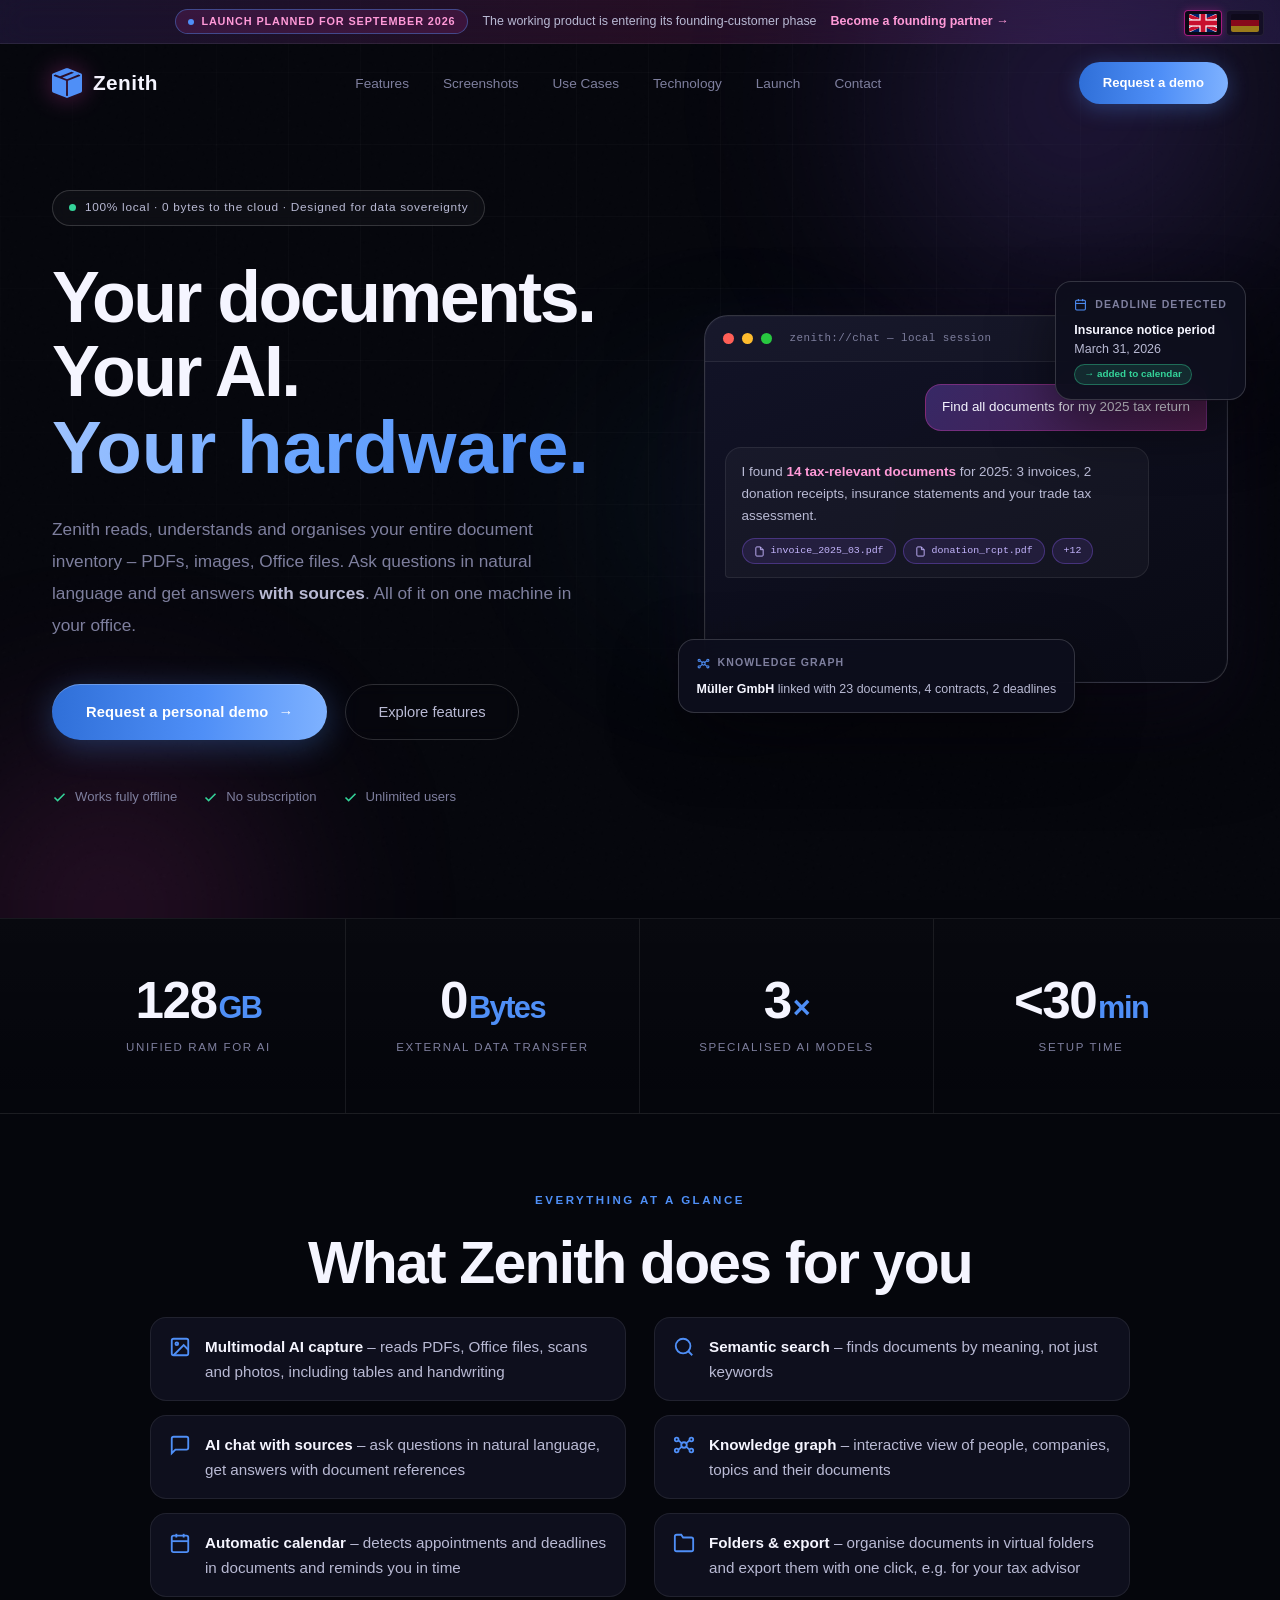
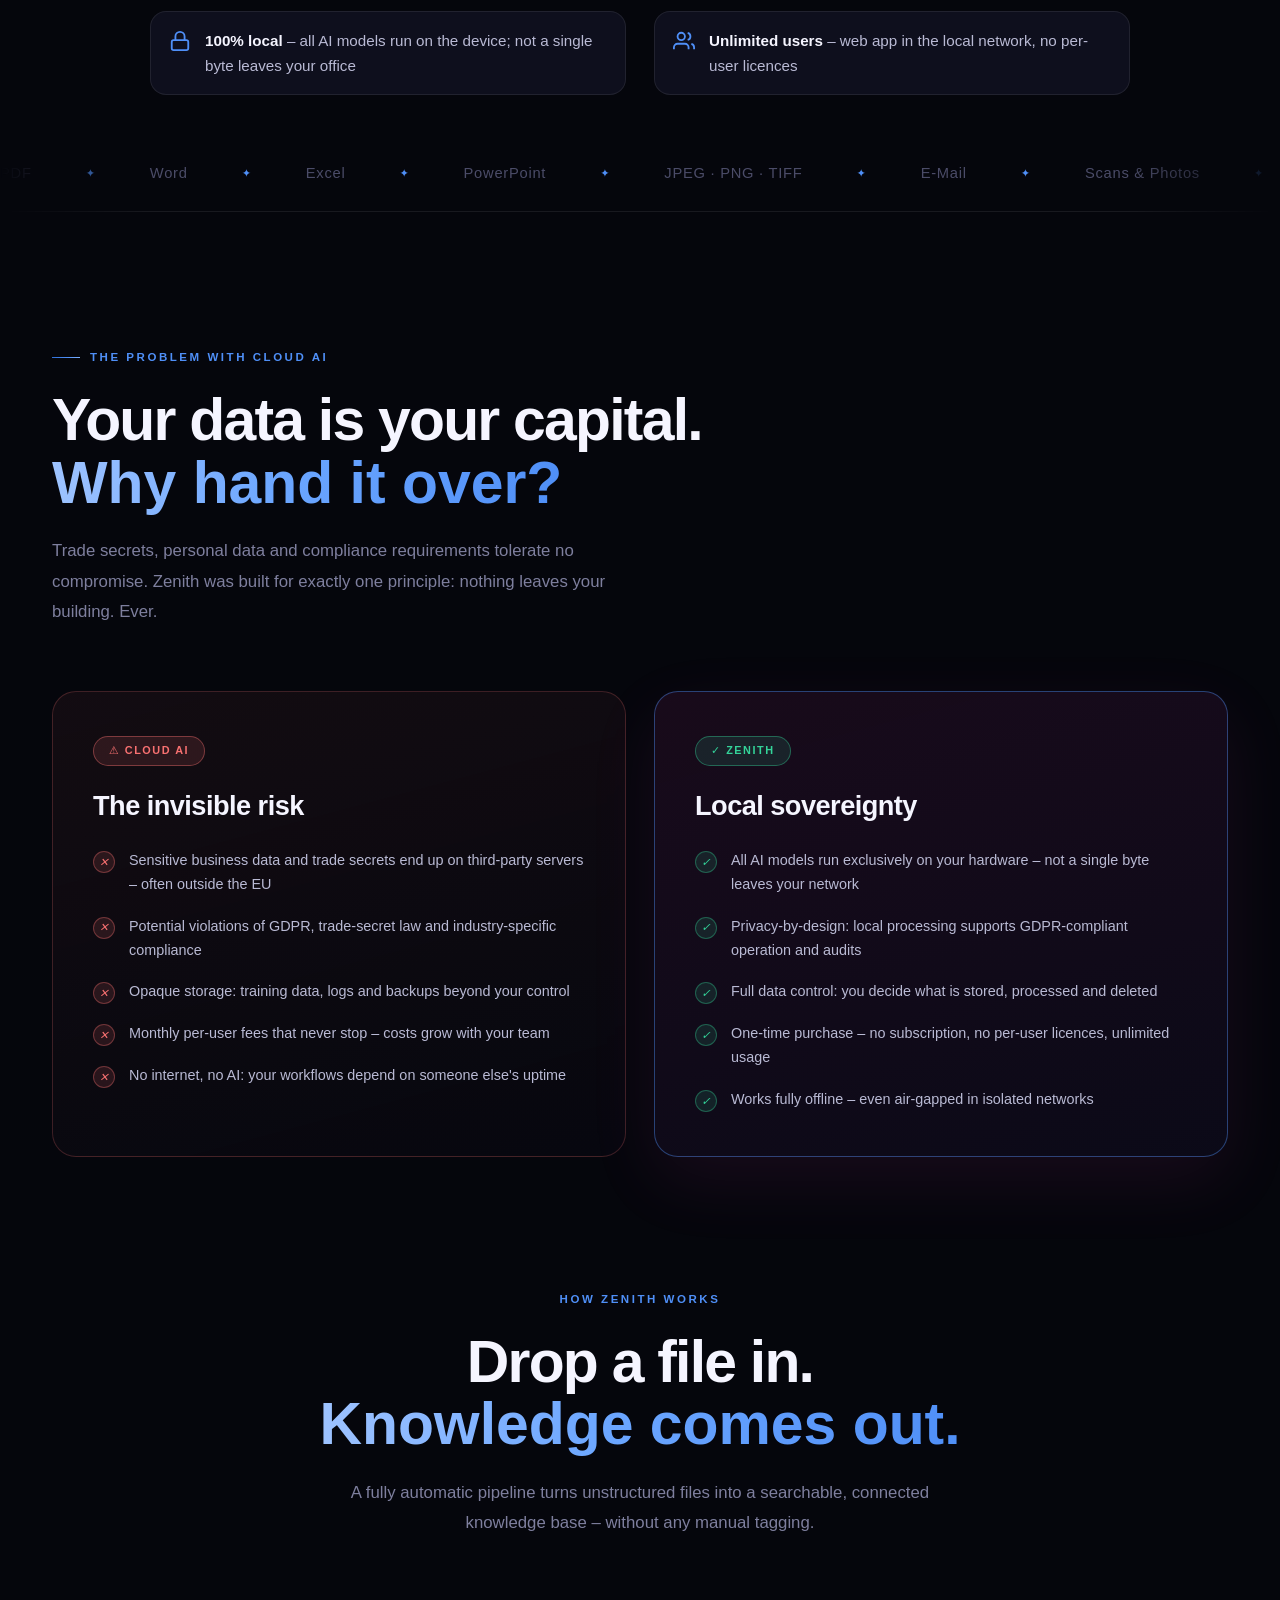
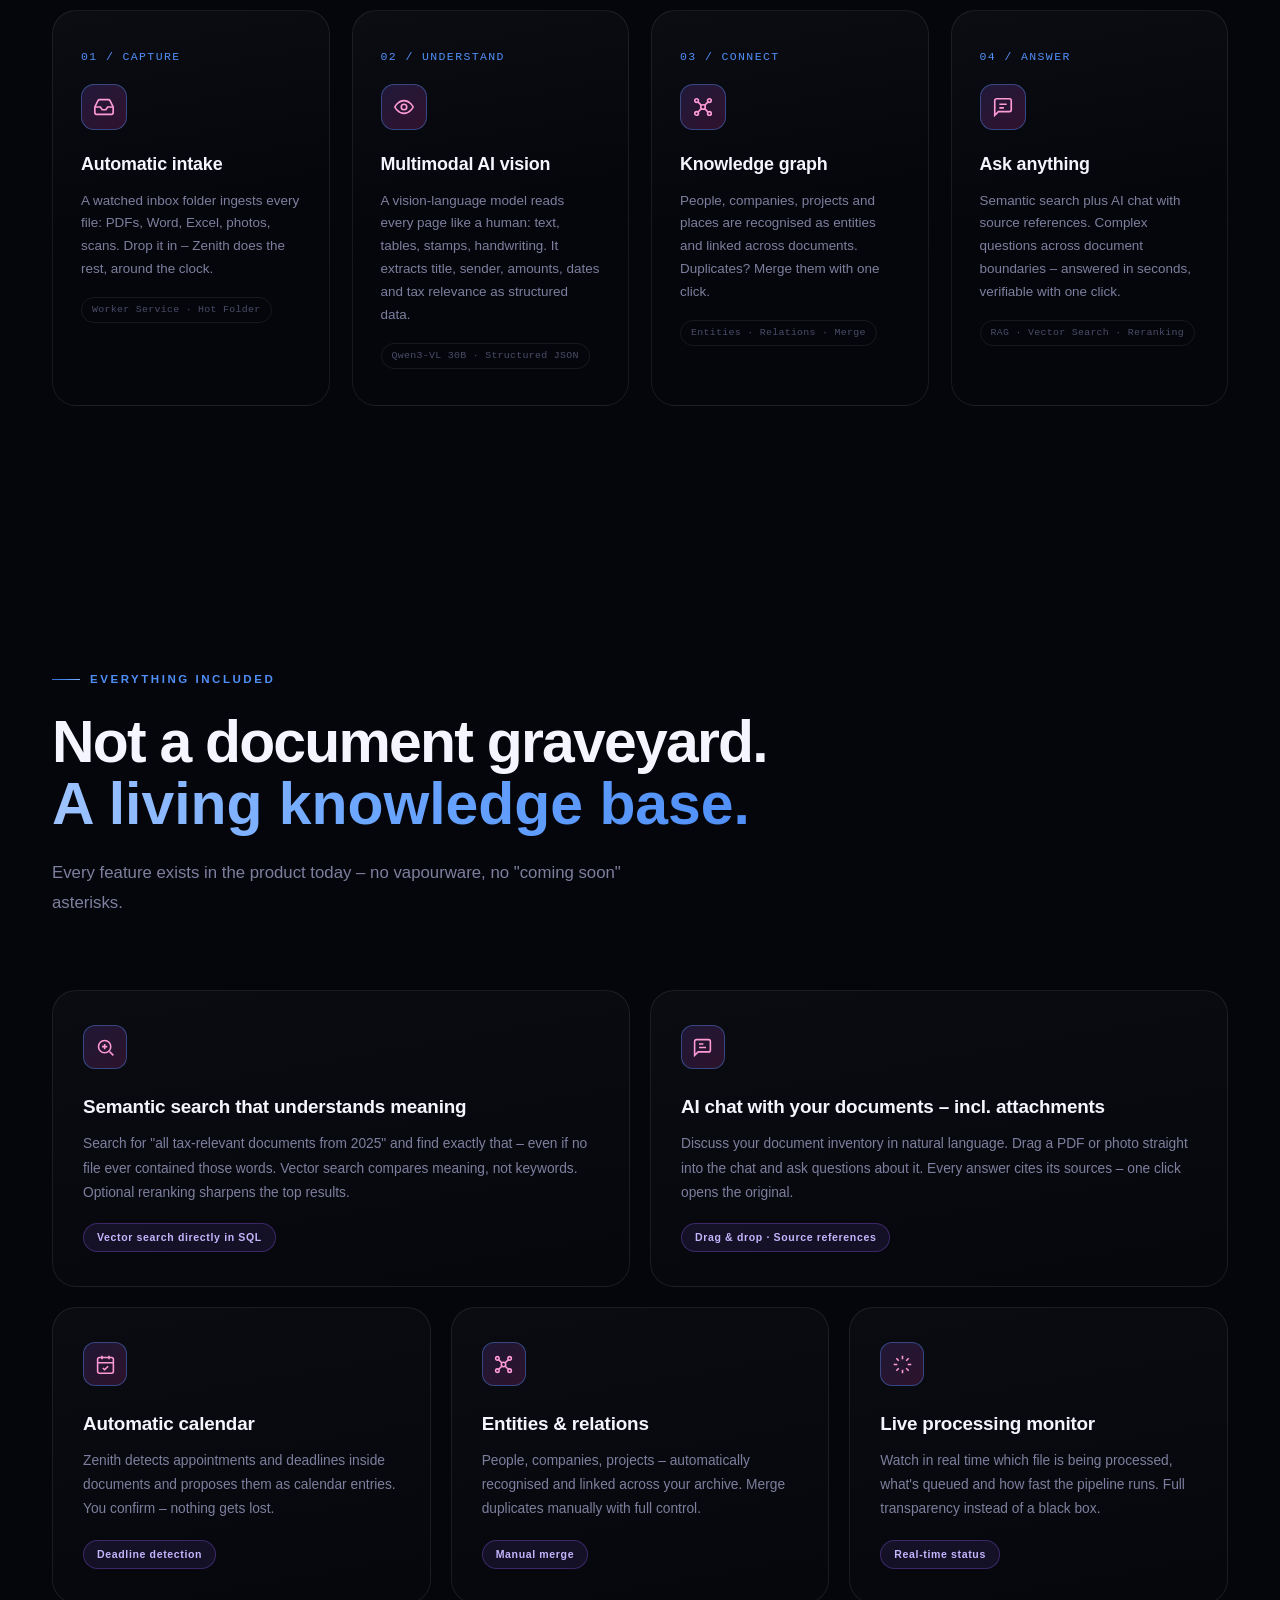
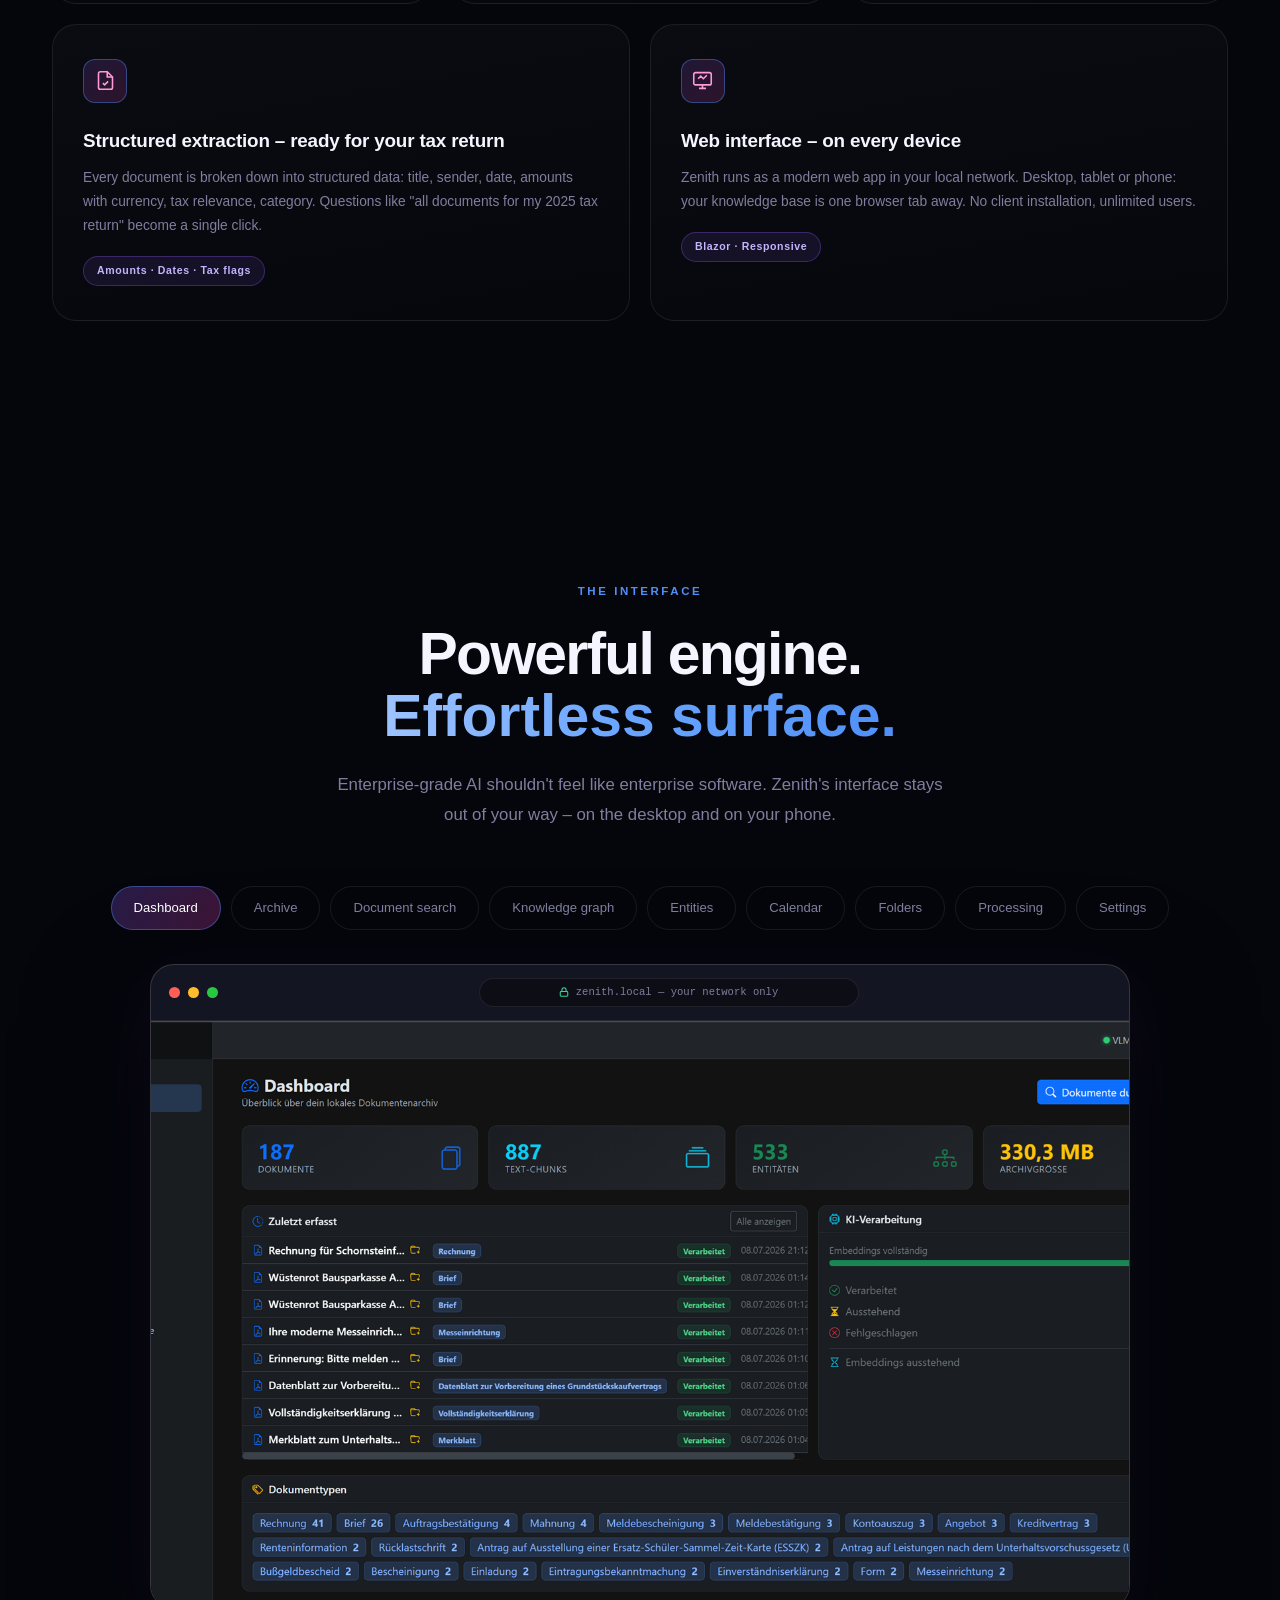
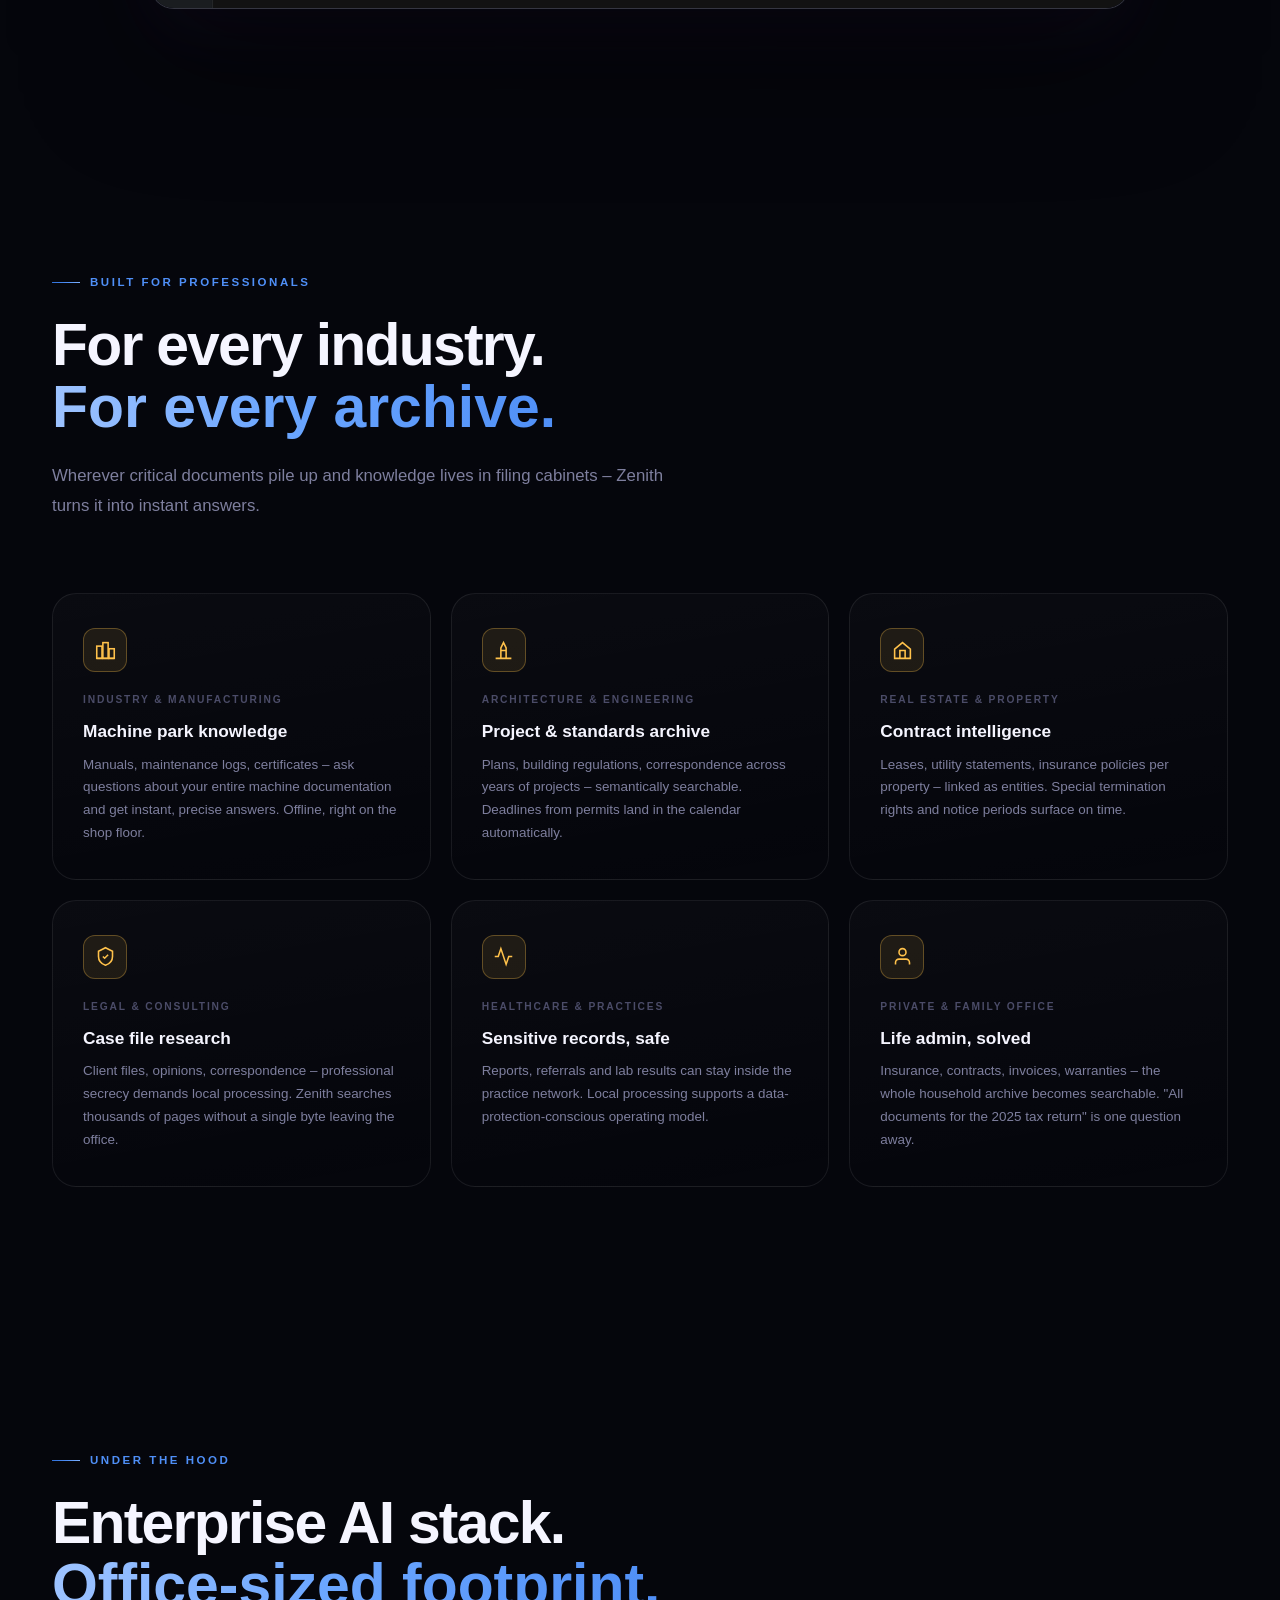
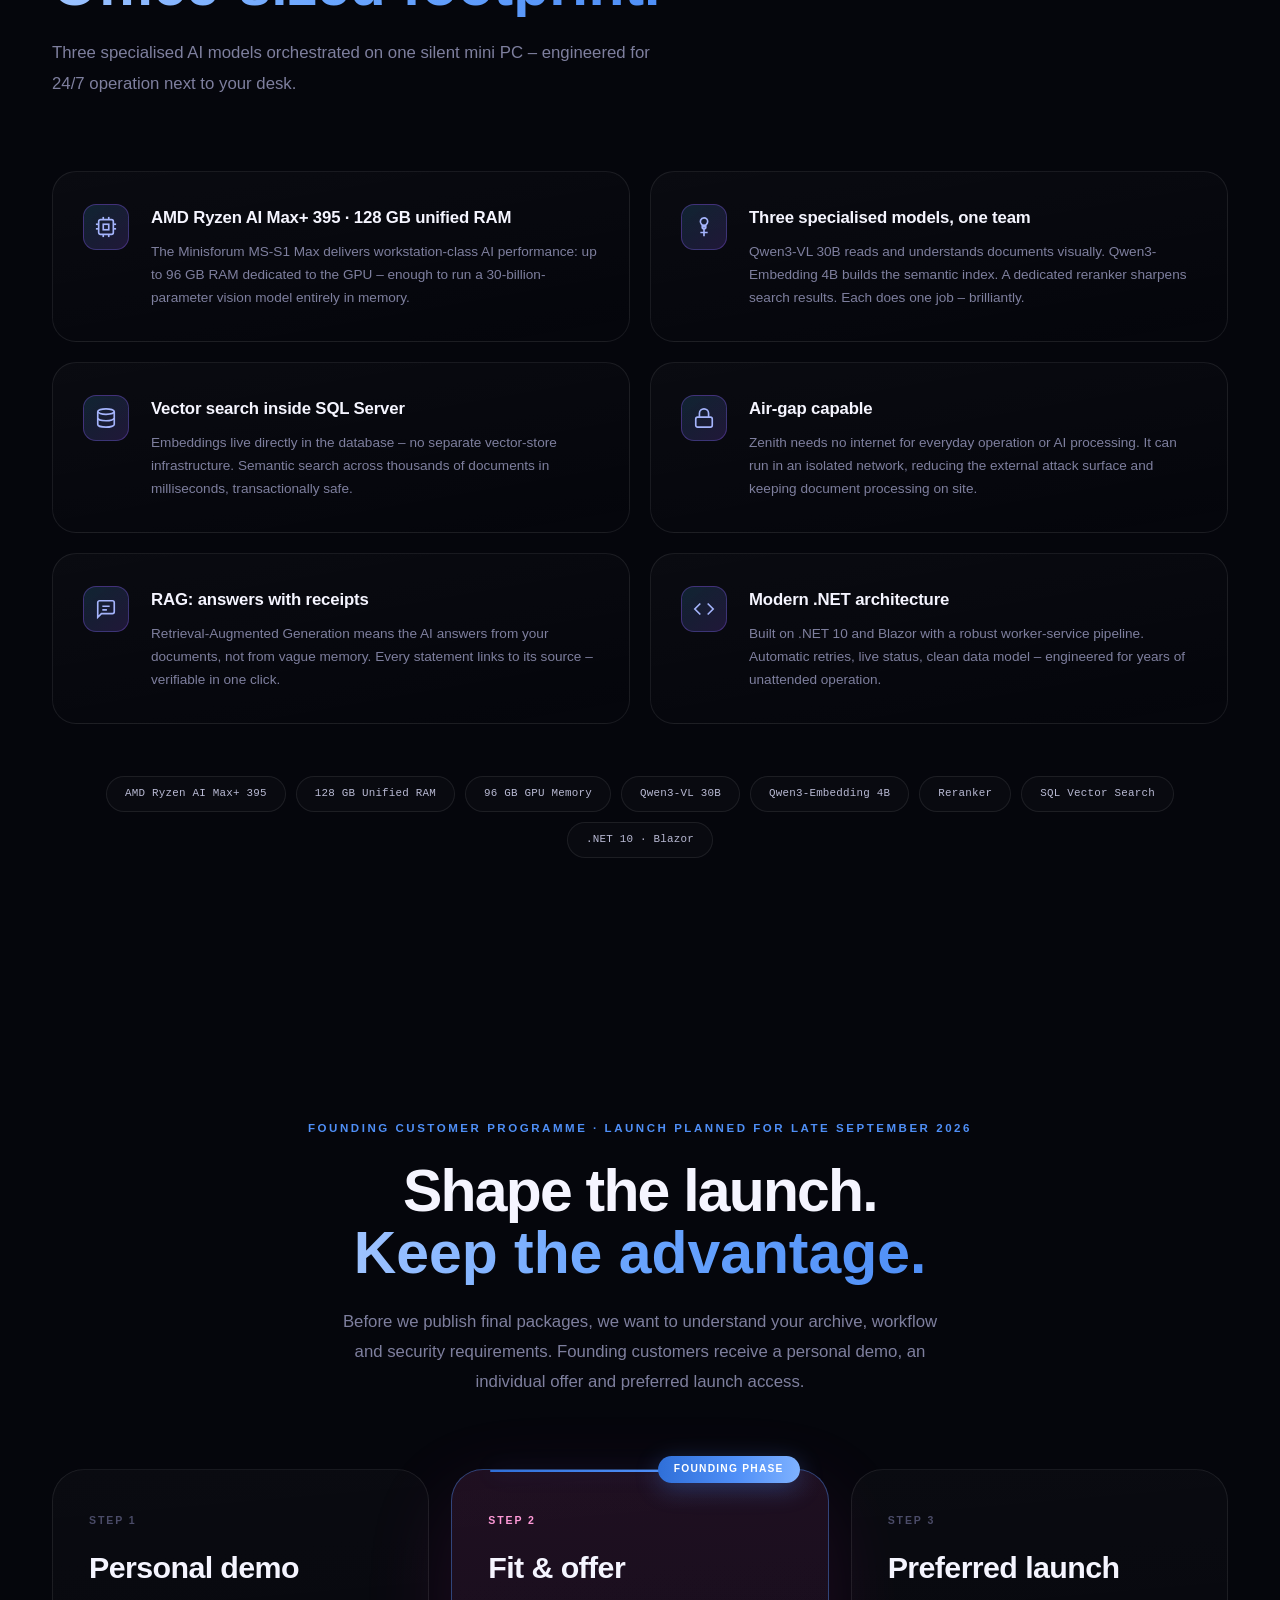
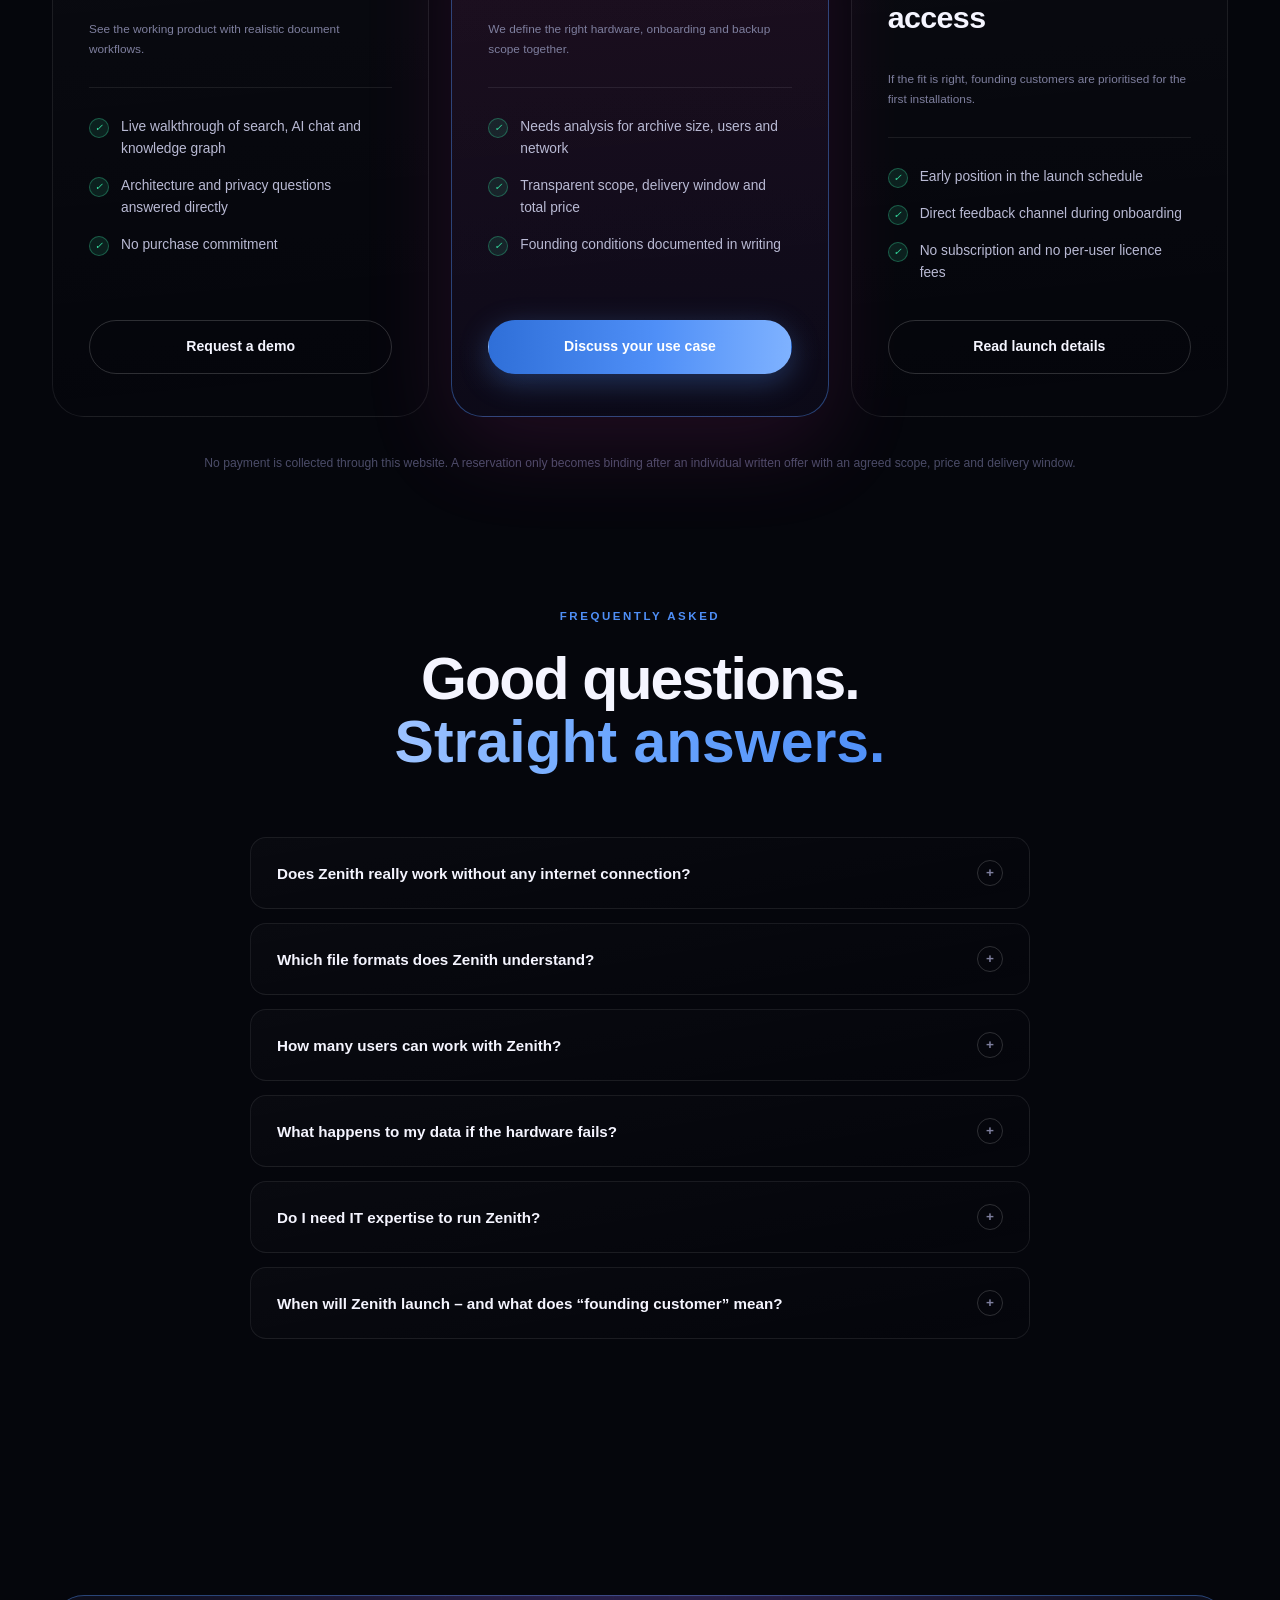
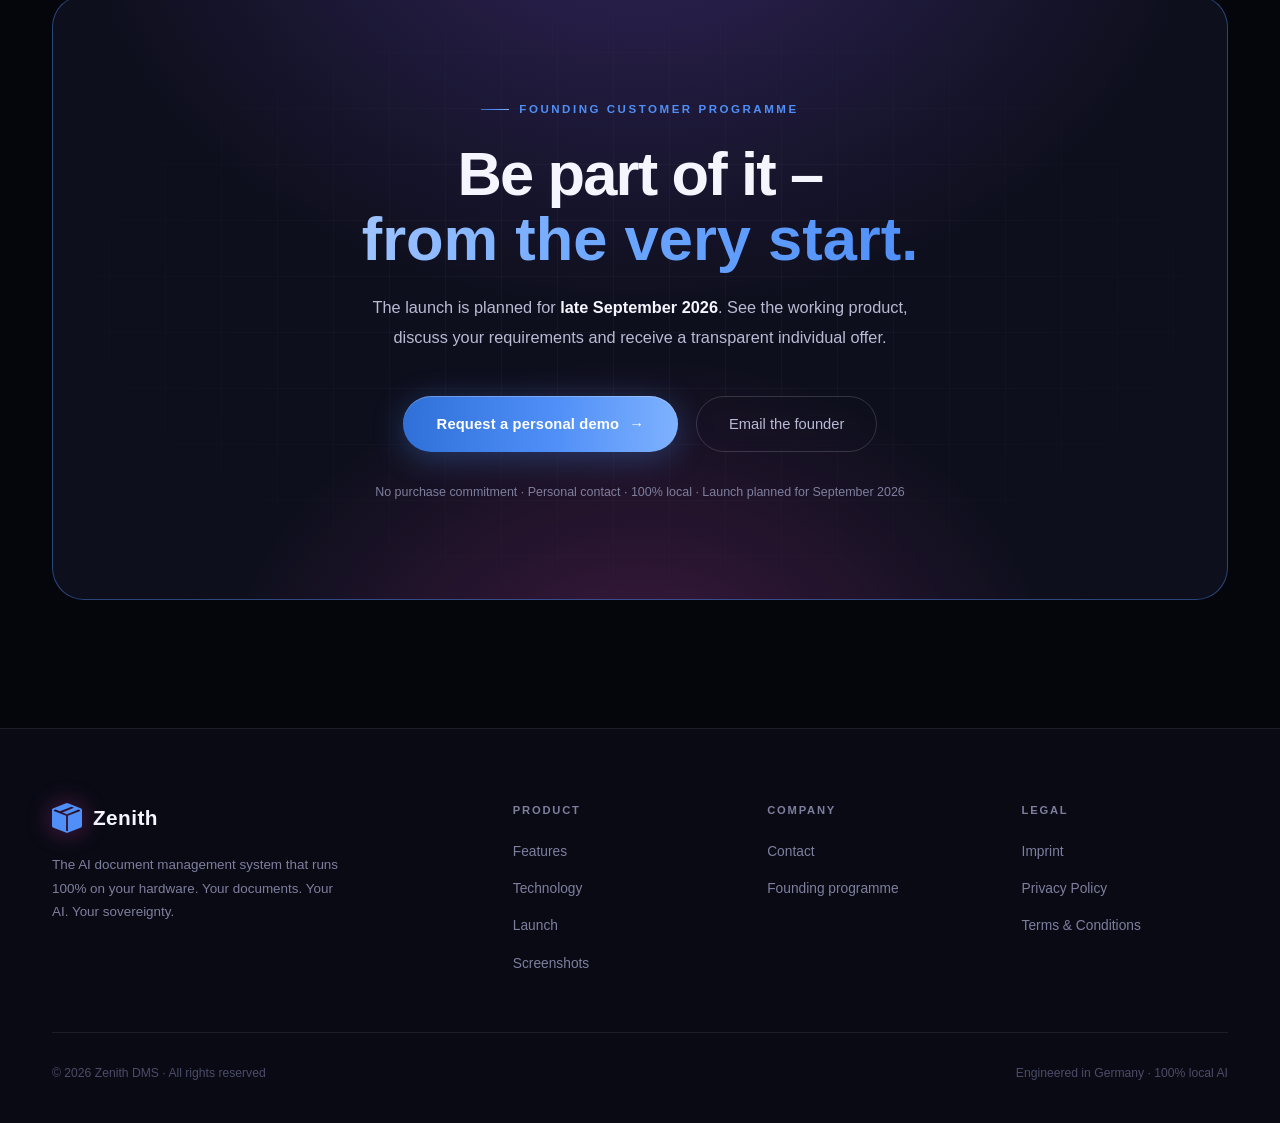
==== commit 285b4a0c: "Redesing with chat gpt 5.6" ====
--- a/index.html
+++ b/index.html
@@ -13,7 +13,7 @@
   <meta property="og:url" content="https://myzenith.org/" />
   <meta name="twitter:card" content="summary_large_image" />
 
-  <link rel="stylesheet" href="assets/style.css" />
+  <link rel="stylesheet" href="assets/style.css?v=20260710" />
 </head>
 <body>
 
@@ -21,9 +21,9 @@
 
   <!-- ═══ Announce bar ═══════════════════════════════════════ -->
   <div class="announce">
-    <span class="announce-badge"><span class="dot"></span><span data-i18n="announce.badge">Market launch October</span></span>
-    <span class="announce-text" data-i18n="announce.text">Zenith launches in October &nbsp;·&nbsp; Early-bird prices for pre-orders – limited units</span>
-    <a href="#pricing" class="announce-link" data-i18n="announce.link">Secure early-bird price →</a>
+    <span class="announce-badge"><span class="dot"></span><span data-i18n="announce.badge">Launch planned for September 2026</span></span>
+    <span class="announce-text" data-i18n="announce.text">The working product is entering its founding-customer phase</span>
+    <a href="#pricing" class="announce-link" data-i18n="announce.link">Become a founding partner →</a>
   </div>
 
   <!-- ═══ Header ═════════════════════════════════════════════ -->
@@ -39,10 +39,10 @@
           <li><a href="#screenshots" data-i18n="nav.screenshots">Screenshots</a></li>
           <li><a href="#industry" data-i18n="nav.industry">Use Cases</a></li>
           <li><a href="#technology" data-i18n="nav.technology">Technology</a></li>
-          <li><a href="#pricing" data-i18n="nav.pricing">Pricing</a></li>
+          <li><a href="#pricing" data-i18n="nav.pricing">Launch</a></li>
           <li><a href="kontakt.html" data-i18n="nav.contact">Contact</a></li>
         </ul>
-        <a href="#pricing" class="nav-cta" data-i18n="nav.kickstarter">Pre-order now</a>
+        <a href="kontakt.html" class="nav-cta" data-i18n="nav.kickstarter">Request a demo</a>
         <button class="nav-burger" aria-label="Menu"><span></span><span></span><span></span></button>
       </nav>
     </div>
@@ -53,7 +53,7 @@
     <a href="#screenshots" data-i18n="nav.screenshots">Screenshots</a>
     <a href="#industry" data-i18n="nav.industry">Use Cases</a>
     <a href="#technology" data-i18n="nav.technology">Technology</a>
-    <a href="#pricing" data-i18n="nav.pricing">Pricing</a>
+    <a href="#pricing" data-i18n="nav.pricing">Launch</a>
     <a href="kontakt.html" data-i18n="nav.contact">Contact</a>
   </div>
 
@@ -72,7 +72,7 @@
           <div class="hero-copy">
             <div class="hero-eyebrow" data-reveal>
               <span class="dot"></span>
-              <span data-i18n="hero.eyebrow">100% local · 0 bytes to the cloud · GDPR-compliant by design</span>
+              <span data-i18n="hero.eyebrow">100% local · 0 bytes to the cloud · Designed for data sovereignty</span>
             </div>
             <h1 class="hero-title" data-reveal style="--d:.08s">
               <span data-i18n="hero.h1">Your documents.<br />Your AI.<br /><span class="fx-serif fx-grad">Your hardware.</span></span>
@@ -81,7 +81,7 @@
               <span data-i18n="hero.sub">Zenith reads, understands and organises your entire document inventory – PDFs, images, Office files. Ask questions in natural language and get answers <strong>with sources</strong>. All of it on one machine in your office.</span>
             </p>
             <div class="hero-ctas" data-reveal style="--d:.24s">
-              <a href="#pricing" class="btn-primary"><span data-i18n="hero.cta1">Secure early-bird price</span> <span class="arr">→</span></a>
+              <a href="kontakt.html" class="btn-primary"><span data-i18n="hero.cta1">Request a personal demo</span> <span class="arr">→</span></a>
               <a href="#features" class="btn-ghost" data-i18n="hero.cta2">Explore features</a>
             </div>
             <div class="hero-proof" data-reveal style="--d:.32s">
@@ -117,7 +117,7 @@
       <div class="container">
         <div class="stats-grid">
           <div class="stat" data-reveal>
-            <div class="stat-num"><span data-count="128">0</span><span class="unit">GB</span></div>
+            <div class="stat-num"><span data-count="128">128</span><span class="unit">GB</span></div>
             <div class="stat-lbl" data-i18n="stats.ram">Unified RAM for AI</div>
           </div>
           <div class="stat" data-reveal style="--d:.08s">
@@ -125,11 +125,11 @@
             <div class="stat-lbl" data-i18n="stats.bytes">External data transfer</div>
           </div>
           <div class="stat" data-reveal style="--d:.16s">
-            <div class="stat-num"><span data-count="3">0</span><span class="unit">×</span></div>
+            <div class="stat-num"><span data-count="3">3</span><span class="unit">×</span></div>
             <div class="stat-lbl" data-i18n="stats.models">Specialised AI models</div>
           </div>
           <div class="stat" data-reveal style="--d:.24s">
-            <div class="stat-num">&lt;<span data-count="30">0</span><span class="unit">min</span></div>
+            <div class="stat-num">&lt;<span data-count="30">30</span><span class="unit">min</span></div>
             <div class="stat-lbl" data-i18n="stats.setup">Setup time</div>
           </div>
         </div>
@@ -201,7 +201,7 @@
             <h3 data-i18n="problem.safe.h3">Local sovereignty</h3>
             <ul class="compare-list">
               <li><i class="ic ic--ok">✓</i><span data-i18n="problem.safe.1">All AI models run exclusively on your hardware – not a single byte leaves your network</span></li>
-              <li><i class="ic ic--ok">✓</i><span data-i18n="problem.safe.2">Privacy-by-design: GDPR compliance and audits become straightforward</span></li>
+              <li><i class="ic ic--ok">✓</i><span data-i18n="problem.safe.2">Privacy-by-design: local processing supports GDPR-compliant operation and audits</span></li>
               <li><i class="ic ic--ok">✓</i><span data-i18n="problem.safe.3">Full data control: you decide what is stored, processed and deleted</span></li>
               <li><i class="ic ic--ok">✓</i><span data-i18n="problem.safe.4">One-time purchase – no subscription, no per-user licences, unlimited usage</span></li>
               <li><i class="ic ic--ok">✓</i><span data-i18n="problem.safe.5">Works fully offline – even air-gapped in isolated networks</span></li>
@@ -384,7 +384,7 @@
             <div class="uc-icon"><svg viewBox="0 0 24 24" fill="none" stroke="currentColor" stroke-width="1.8"><path d="M22 12h-4l-3 9L9 3l-3 9H2"/></svg></div>
             <div class="uc-sector" data-i18n="uc.5.sector">Healthcare &amp; Practices</div>
             <h4 data-i18n="uc.5.h4">Sensitive records, safe</h4>
-            <p data-i18n="uc.5.p">Reports, referrals, lab results: maximum-sensitivity data stays inside the practice. Find any prior finding in seconds – GDPR-compliant by architecture.</p>
+            <p data-i18n="uc.5.p">Reports, referrals and lab results can stay inside the practice network. Local processing supports a data-protection-conscious operating model.</p>
           </div>
           <div class="uc-card" data-reveal style="--d:.16s">
             <div class="uc-icon"><svg viewBox="0 0 24 24" fill="none" stroke="currentColor" stroke-width="1.8"><path d="M20 21v-2a4 4 0 0 0-4-4H8a4 4 0 0 0-4 4v2"/><circle cx="12" cy="7" r="4"/></svg></div>
@@ -429,7 +429,7 @@
             <div class="tech-icon"><svg viewBox="0 0 24 24" fill="none" stroke="currentColor" stroke-width="1.8"><rect x="3" y="11" width="18" height="11" rx="2"/><path d="M7 11V7a5 5 0 0 1 10 0v4"/></svg></div>
             <div>
               <h4 data-i18n="tech.4.h4">Air-gap capable</h4>
-              <p data-i18n="tech.4.p">Zenith needs zero internet – not for setup, not for operation, not for the AI. Run it in a fully isolated network. Your data, physically unreachable.</p>
+              <p data-i18n="tech.4.p">Zenith needs no internet for everyday operation or AI processing. It can run in an isolated network, reducing the external attack surface and keeping document processing on site.</p>
             </div>
           </div>
           <div class="tech-card" data-reveal>
@@ -461,93 +461,57 @@
       </div>
     </section>
 
-    <!-- ═══ Pricing ══════════════════════════════════════════ -->
+    <!-- ═══ Founding programme ═══════════════════════════════ -->
     <section id="pricing" class="section">
       <div class="container">
         <div class="section-head--center">
-          <div class="kicker" data-reveal data-i18n="pricing.label">Early-bird prices until market launch in October</div>
-          <h2 class="section-title" data-reveal style="--d:.08s" data-i18n="pricing.title">Buy once.<br /><span class="fx-serif fx-grad">Own it forever.</span></h2>
-          <p class="section-lead" data-reveal style="--d:.16s" data-i18n="pricing.sub">Hardware + software as a complete package. No subscription, no per-user fees, no hidden costs. Delivered ready to run.</p>
+          <div class="kicker" data-reveal data-i18n="pricing.label">Founding Customer Programme · Launch planned for late September 2026</div>
+          <h2 class="section-title" data-reveal style="--d:.08s" data-i18n="pricing.title">Shape the launch.<br /><span class="fx-serif fx-grad">Keep the advantage.</span></h2>
+          <p class="section-lead" data-reveal style="--d:.16s" data-i18n="pricing.sub">Before we publish final packages, we want to understand your archive, workflow and security requirements. Founding customers receive a personal demo, an individual offer and preferred launch access.</p>
         </div>
 
         <div class="plans">
           <div class="plan" data-reveal>
-            <div class="plan-tier" data-i18n="pricing.base.tier">Ready to work</div>
-            <div class="plan-name">Base</div>
-            <div class="plan-price"><span class="plan-price-old">3.990 €</span>3.490 €</div>
-            <div class="plan-note" data-i18n="pricing.base.note">Early-bird pre-order price · regular 3.990 € from October</div>
+            <div class="plan-tier" data-i18n="pricing.base.tier">Step 1</div>
+            <div class="plan-name" data-i18n="pricing.base.name">Personal demo</div>
+            <div class="plan-note" data-i18n="pricing.base.note">See the working product with realistic document workflows.</div>
             <div class="plan-divider"></div>
             <ul class="plan-feats">
-              <li><i class="ic ic--ok">✓</i><span data-i18n="pricing.base.f1">High-end AI mini server (AMD Ryzen AI Max+, 128 GB unified RAM)</span></li>
-              <li><i class="ic ic--ok">✓</i><span data-i18n="pricing.base.f2">Zenith pre-installed &amp; configured</span></li>
-              <li><i class="ic ic--ok">✓</i><span data-i18n="pricing.base.f3">All AI features · unlimited users</span></li>
-              <li><i class="ic ic--ok">✓</i><span data-i18n="pricing.base.f4">100% local – 0 bytes external transfer</span></li>
-              <li><i class="ic ic--ok">✓</i><span data-i18n="pricing.base.f5">12 months software updates</span></li>
-              <li><i class="ic ic--ok">✓</i><span data-i18n="pricing.base.f6">Setup guide &amp; email support</span></li>
+              <li><i class="ic ic--ok">✓</i><span data-i18n="pricing.base.f1">Live walkthrough of search, AI chat and knowledge graph</span></li>
+              <li><i class="ic ic--ok">✓</i><span data-i18n="pricing.base.f2">Architecture and privacy questions answered directly</span></li>
+              <li><i class="ic ic--ok">✓</i><span data-i18n="pricing.base.f3">No purchase commitment</span></li>
             </ul>
-            <a href="#cta" class="plan-cta" data-i18n="pricing.base.btn">Pre-order Base</a>
+            <a href="kontakt.html" class="plan-cta" data-i18n="pricing.base.btn">Request a demo</a>
           </div>
 
           <div class="plan plan--featured" data-reveal style="--d:.1s">
-            <div class="plan-flag" data-i18n="pricing.pro.flag">Most popular</div>
-            <div class="plan-tier" data-i18n="pricing.pro.tier">For companies &amp; teams</div>
-            <div class="plan-name">Professional</div>
-            <div class="plan-price"><span class="plan-price-old">5.990 €</span>4.990 €</div>
-            <div class="plan-note" data-i18n="pricing.pro.note">Early-bird pre-order price · regular 5.990 € from October</div>
+            <div class="plan-flag" data-i18n="pricing.pro.flag">Founding phase</div>
+            <div class="plan-tier" data-i18n="pricing.pro.tier">Step 2</div>
+            <div class="plan-name" data-i18n="pricing.pro.name">Fit &amp; offer</div>
+            <div class="plan-note" data-i18n="pricing.pro.note">We define the right hardware, onboarding and backup scope together.</div>
             <div class="plan-divider"></div>
             <ul class="plan-feats">
-              <li><i class="ic ic--ok">✓</i><span data-i18n="pricing.pro.f1">Everything from BASE</span></li>
-              <li><i class="ic ic--ok">✓</i><span data-i18n="pricing.pro.f2">External RAID backup system against data loss</span></li>
-              <li><i class="ic ic--ok">✓</i><span data-i18n="pricing.pro.f3">Automatic local backups</span></li>
-              <li><i class="ic ic--ok">✓</i><span data-i18n="pricing.pro.f4">Personal onboarding session (remote)</span></li>
-              <li><i class="ic ic--ok">✓</i><span data-i18n="pricing.pro.f5">24 months software updates</span></li>
-              <li><i class="ic ic--ok">✓</i><span data-i18n="pricing.pro.f6">Priority email support</span></li>
+              <li><i class="ic ic--ok">✓</i><span data-i18n="pricing.pro.f1">Needs analysis for archive size, users and network</span></li>
+              <li><i class="ic ic--ok">✓</i><span data-i18n="pricing.pro.f2">Transparent scope, delivery window and total price</span></li>
+              <li><i class="ic ic--ok">✓</i><span data-i18n="pricing.pro.f3">Founding conditions documented in writing</span></li>
             </ul>
-            <a href="#cta" class="plan-cta" data-i18n="pricing.pro.btn">Pre-order Professional</a>
+            <a href="kontakt.html" class="plan-cta" data-i18n="pricing.pro.btn">Discuss your use case</a>
           </div>
 
           <div class="plan" data-reveal style="--d:.2s">
-            <div class="plan-tier" data-i18n="pricing.prem.tier">For enterprise &amp; regulated sectors</div>
-            <div class="plan-name">Premium</div>
-            <div class="plan-price"><span class="plan-price-old">8.490 €</span>6.990 €</div>
-            <div class="plan-note" data-i18n="pricing.prem.note">Early-bird pre-order price · regular 8.490 € from October</div>
+            <div class="plan-tier" data-i18n="pricing.prem.tier">Step 3</div>
+            <div class="plan-name" data-i18n="pricing.prem.name">Preferred launch access</div>
+            <div class="plan-note" data-i18n="pricing.prem.note">If the fit is right, founding customers are prioritised for the first installations.</div>
             <div class="plan-divider"></div>
             <ul class="plan-feats">
-              <li><i class="ic ic--ok">✓</i><span data-i18n="pricing.prem.f1">Everything from PROFESSIONAL</span></li>
-              <li><i class="ic ic--ok">✓</i><span data-i18n="pricing.prem.f2">Complete setup &amp; integration by Zenith experts</span></li>
-              <li><i class="ic ic--ok">✓</i><span data-i18n="pricing.prem.f3">Migration of your existing document archive</span></li>
-              <li><i class="ic ic--ok">✓</i><span data-i18n="pricing.prem.f4">36 months software updates &amp; priority support</span></li>
-              <li><i class="ic ic--ok">✓</i><span data-i18n="pricing.prem.f5">Guaranteed 24h response time for incidents</span></li>
-              <li><i class="ic ic--ok">✓</i><span data-i18n="pricing.prem.f6">Personal account manager</span></li>
+              <li><i class="ic ic--ok">✓</i><span data-i18n="pricing.prem.f1">Early position in the launch schedule</span></li>
+              <li><i class="ic ic--ok">✓</i><span data-i18n="pricing.prem.f2">Direct feedback channel during onboarding</span></li>
+              <li><i class="ic ic--ok">✓</i><span data-i18n="pricing.prem.f3">No subscription and no per-user licence fees</span></li>
             </ul>
-            <a href="#cta" class="plan-cta" data-i18n="pricing.prem.btn">Pre-order Premium</a>
-          </div>
-        </div>
-
-        <div class="tco" data-reveal>
-          <div class="tco-head">
-            <h3><span data-i18n="tco.header">What does AI really cost you?</span><span data-i18n="tco.subheader">Total cost of ownership – 3-year comparison</span></h3>
-          </div>
-          <div class="tco-grid">
-            <div class="tco-col tco-col--cloud">
-              <div class="tco-label" data-i18n="tco.cloud.label">Typical cloud AI solution</div>
-              <div class="tco-title" data-i18n="tco.cloud.title">SaaS subscription</div>
-              <div class="tco-calc" data-i18n="tco.cloud.calc"><code>30 €</code> / month per user<br />× <code>10 users</code><br />× <code>36 months</code> (3 years)<br />= ongoing costs, forever</div>
-              <div class="tco-total">10.800 €</div>
-              <div class="tco-verdict" data-i18n="tco.cloud.verdict">— and your data sits with the provider.</div>
-            </div>
-            <div class="tco-vs">VS</div>
-            <div class="tco-col tco-col--zenith">
-              <div class="tco-label" data-i18n="tco.zen.label">Zenith Professional</div>
-              <div class="tco-title" data-i18n="tco.zen.title">Once. Forever.</div>
-              <div class="tco-calc" data-i18n="tco.zen.calc">Single payment, hardware &amp; software<br />No monthly fees<br />No per-user licences<br />Unlimited usage</div>
-              <div class="tco-total">4.990 €</div>
-              <div class="tco-verdict" data-i18n="tco.zen.verdict">— and your data stays with you.</div>
-            </div>
-          </div>
-        </div>
-
-        <p class="pricing-footnote"><span data-i18n="pricing.footnote">All prices excl. VAT &nbsp;·&nbsp; One-time payment – no ongoing costs &nbsp;·&nbsp; Early-bird prices valid for pre-orders until market launch in October</span></p>
+            <a href="#faq" class="plan-cta" data-i18n="pricing.prem.btn">Read launch details</a>
+          </div>
+        </div>
+        <p class="pricing-footnote"><span data-i18n="pricing.footnote">No payment is collected through this website. A reservation only becomes binding after an individual written offer with an agreed scope, price and delivery window.</span></p>
       </div>
     </section>
 
@@ -574,15 +538,15 @@
           </details>
           <details class="faq-item">
             <summary><span data-i18n="faq.4.q">What happens to my data if the hardware fails?</span><span class="faq-plus">+</span></summary>
-            <p class="faq-a" data-i18n="faq.4.a">Your original files always stay in your file system – Zenith works with copies and indexes. The Professional and Premium packages additionally include an external RAID system and automatic local backups for business-critical redundancy.</p>
+            <p class="faq-a" data-i18n="faq.4.a">Your original files stay in your file system – Zenith works with copies and indexes. Backup requirements are defined during the needs assessment; an external local backup can be included in the individual offer.</p>
           </details>
           <details class="faq-item">
             <summary><span data-i18n="faq.5.q">Do I need IT expertise to run Zenith?</span><span class="faq-plus">+</span></summary>
-            <p class="faq-a" data-i18n="faq.5.a">No. The device arrives pre-installed and configured – connect power and network, open the browser, done. Setup takes less than 30 minutes. The Premium package even includes remote setup by our experts.</p>
+            <p class="faq-a" data-i18n="faq.5.a">No. Zenith is delivered pre-installed and configured for the agreed environment. The exact installation and onboarding scope is documented in your individual offer.</p>
           </details>
           <details class="faq-item">
-            <summary><span data-i18n="faq.6.q">When will Zenith ship – and how does the early-bird price work?</span><span class="faq-plus">+</span></summary>
-            <p class="faq-a" data-i18n="faq.6.a">Zenith launches in October. Anyone who pre-orders before market launch secures the discounted early-bird price shown above – with full warranty and 14-day right of return. Pre-orders are delivered first, in the order they were received.</p>
+            <summary><span data-i18n="faq.6.q">When will Zenith launch – and what does “founding customer” mean?</span><span class="faq-plus">+</span></summary>
+            <p class="faq-a" data-i18n="faq.6.a">The market launch is planned for late September 2026. Before then, we invite interested organisations to a personal demo and needs assessment. If both sides see a good fit, you receive an individual written offer with a defined scope, total price and delivery window. Contacting us or attending a demo creates no purchase obligation.</p>
           </details>
         </div>
       </div>
@@ -593,14 +557,14 @@
       <div class="container">
         <div class="cta-panel" data-reveal>
           <div class="grid-overlay" aria-hidden="true"></div>
-          <div class="kicker" style="justify-content:center;" data-i18n="cta.label">Limited early-bird units</div>
+          <div class="kicker" style="justify-content:center;" data-i18n="cta.label">Founding Customer Programme</div>
           <h2 class="cta-title" data-i18n="cta.h2">Be part of it –<br /><span class="fx-serif fx-grad">from the very start.</span></h2>
-          <p class="cta-sub" data-i18n="cta.p">Zenith launches in <strong>October</strong>. Pre-order now and secure your unit at the early-bird price – available only until market launch.</p>
+          <p class="cta-sub" data-i18n="cta.p">The launch is planned for <strong>late September 2026</strong>. See the working product, discuss your requirements and receive a transparent individual offer.</p>
           <div class="cta-actions">
-            <a href="mailto:sales@myzenith.org?subject=Zenith Pre-Order" class="btn-primary"><span data-i18n="cta.btn1">Pre-order at early-bird price</span> <span class="arr">→</span></a>
-            <a href="mailto:info@myzenith.org?subject=Zenith DMS Enquiry" class="btn-ghost" data-i18n="cta.btn2">Get in touch</a>
-          </div>
-          <p class="cta-note" data-i18n="cta.sub">One-time licence · No subscription costs · 100% local · Market launch October</p>
+            <a href="kontakt.html" class="btn-primary"><span data-i18n="cta.btn1">Request a personal demo</span> <span class="arr">→</span></a>
+            <a href="mailto:sales@myzenith.org?subject=Zenith Founding Customer Programme" class="btn-ghost" data-i18n="cta.btn2">Email the founder</a>
+          </div>
+          <p class="cta-note" data-i18n="cta.sub">No purchase commitment · Personal contact · 100% local · Launch planned for September 2026</p>
         </div>
       </div>
     </section>
@@ -623,7 +587,7 @@
           <ul class="foot-links">
             <li><a href="#features" data-i18n="nav.features">Features</a></li>
             <li><a href="#technology" data-i18n="nav.technology">Technology</a></li>
-            <li><a href="#pricing" data-i18n="nav.pricing">Pricing</a></li>
+            <li><a href="#pricing" data-i18n="nav.pricing">Launch</a></li>
             <li><a href="#screenshots" data-i18n="nav.screenshots">Screenshots</a></li>
           </ul>
         </div>
@@ -631,7 +595,7 @@
           <h5 data-i18n="footer.col.company">Company</h5>
           <ul class="foot-links">
             <li><a href="kontakt.html" data-i18n="footer.contact">Contact</a></li>
-            <li><a href="index.html#pricing">Pre-order</a></li>
+            <li><a href="index.html#pricing" data-i18n="footer.founding">Founding programme</a></li>
           </ul>
         </div>
         <div class="foot-col">
@@ -657,7 +621,7 @@
     <div class="lightbox-caption"></div>
   </div>
 
-  <script src="assets/main.js" defer></script>
-  <script src="assets/lang.js" defer></script>
+  <script src="assets/main.js?v=20260710" defer></script>
+  <script src="assets/lang.js?v=20260710" defer></script>
 </body>
 </html>
--- a/assets/style.css
+++ b/assets/style.css
@@ -1472,6 +1472,9 @@
 }
 @media (max-width: 640px) {
   .container { padding: 0 20px; }
+  .announce { padding: 0 88px 0 10px; gap: 0; }
+  .announce-link { display: none; }
+  .announce-badge { max-width: 100%; padding: 3px 8px; font-size: .56rem; overflow: hidden; text-overflow: ellipsis; }
   #hero { padding-top: 160px; }
   .hero-ctas .btn-primary, .hero-ctas .btn-ghost { width: 100%; justify-content: center; }
   .pipe-grid { grid-template-columns: 1fr; }
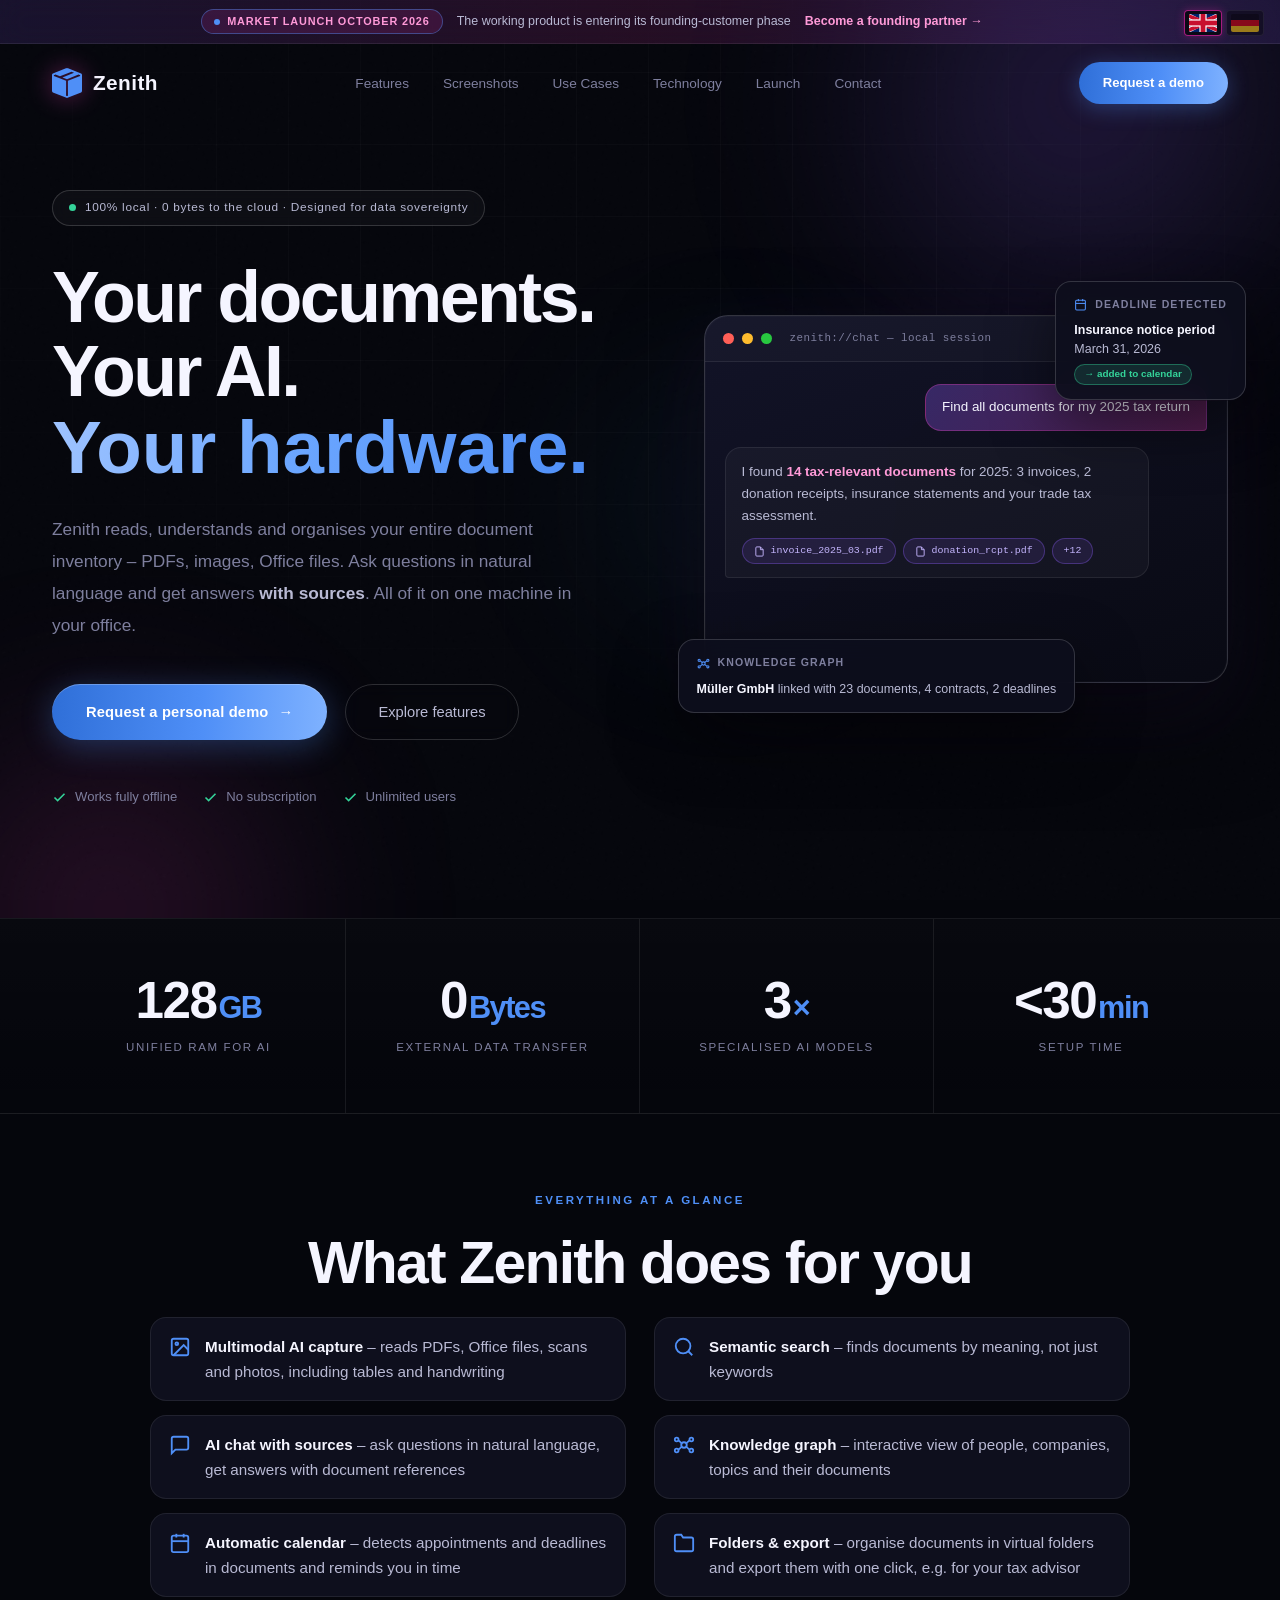
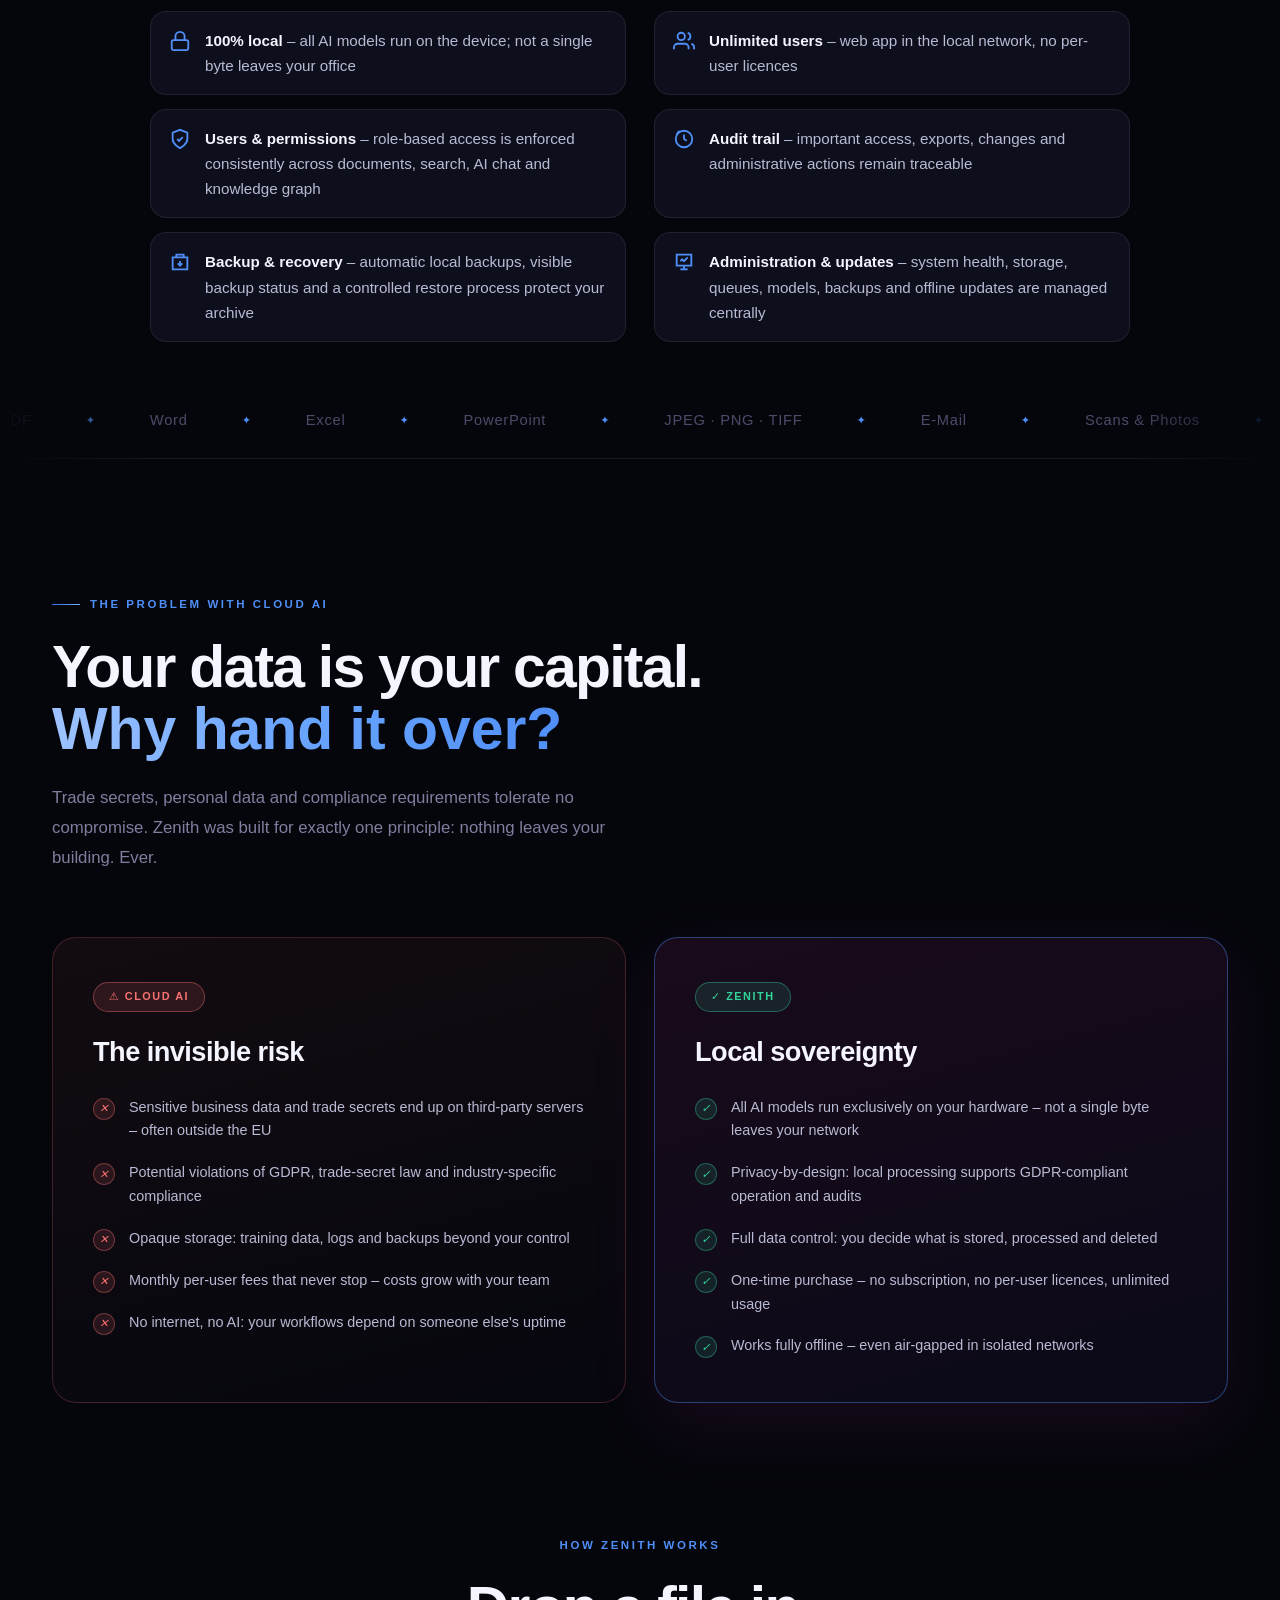
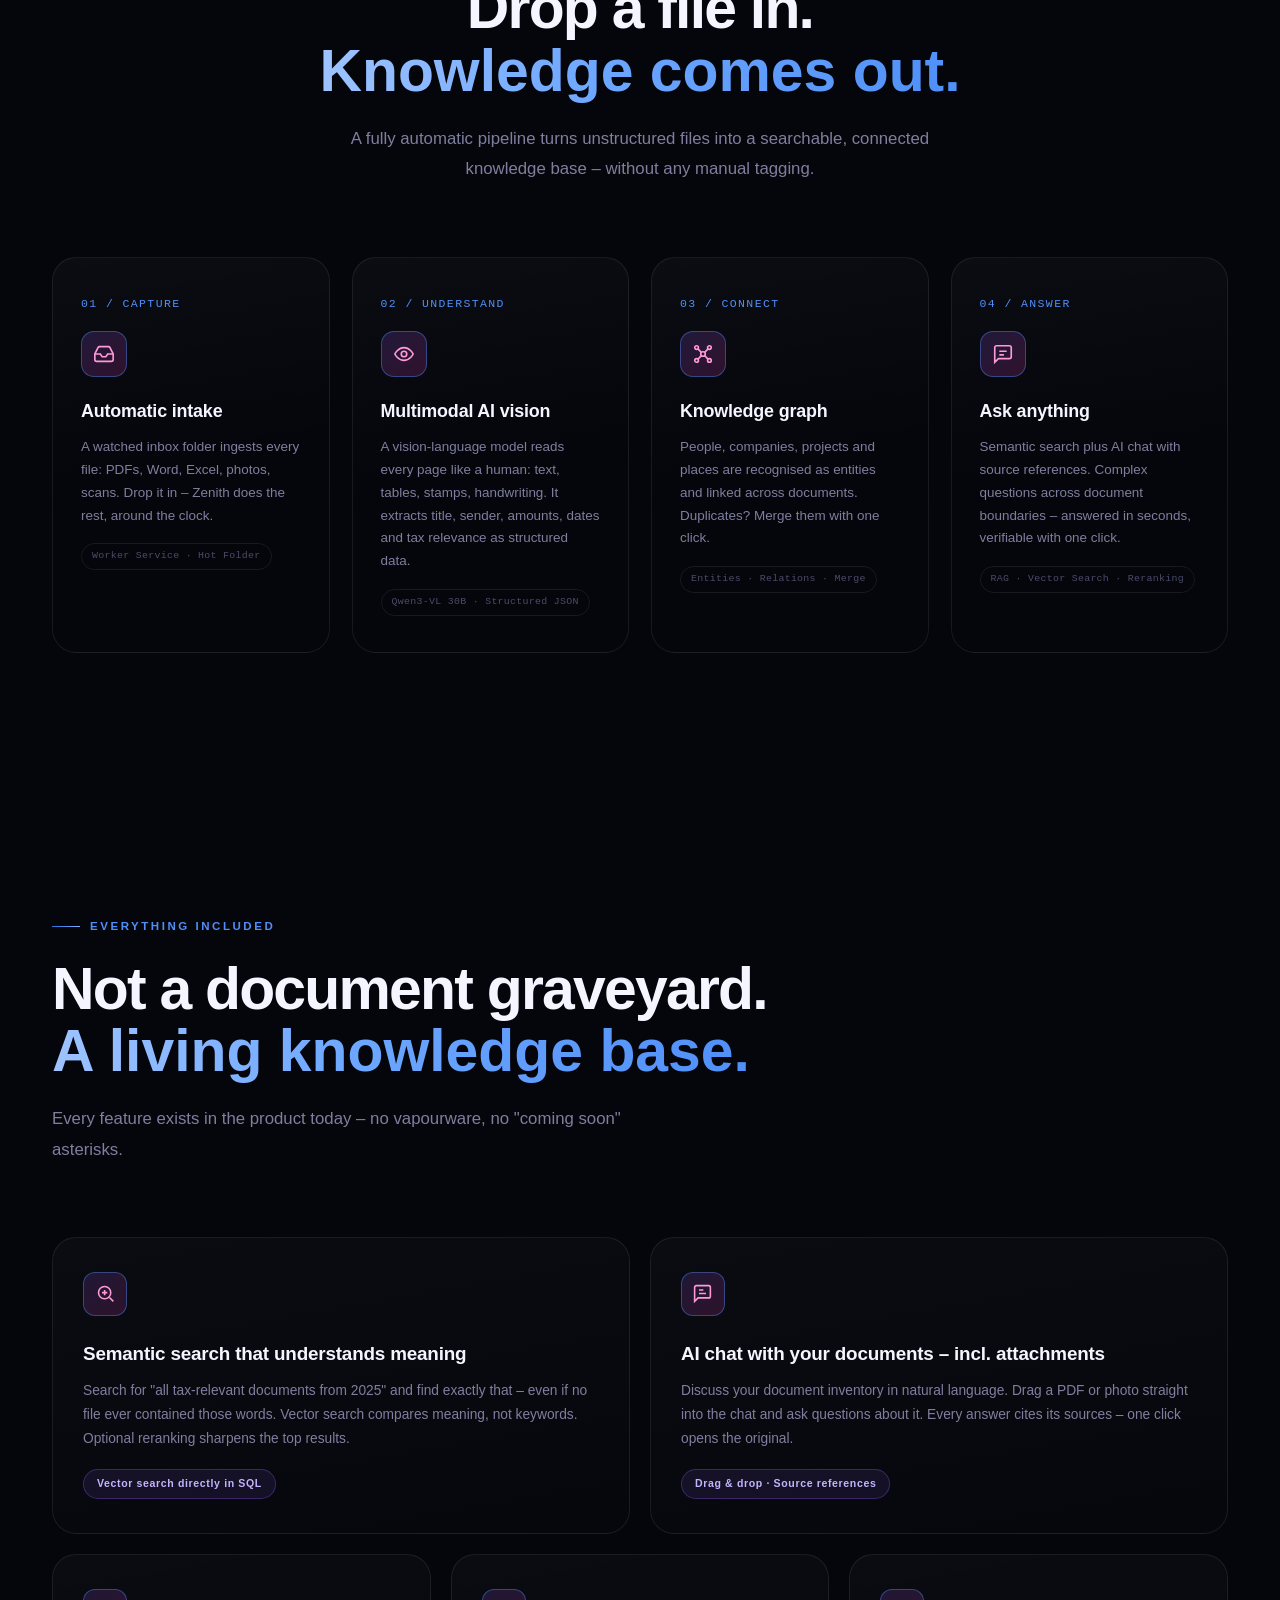
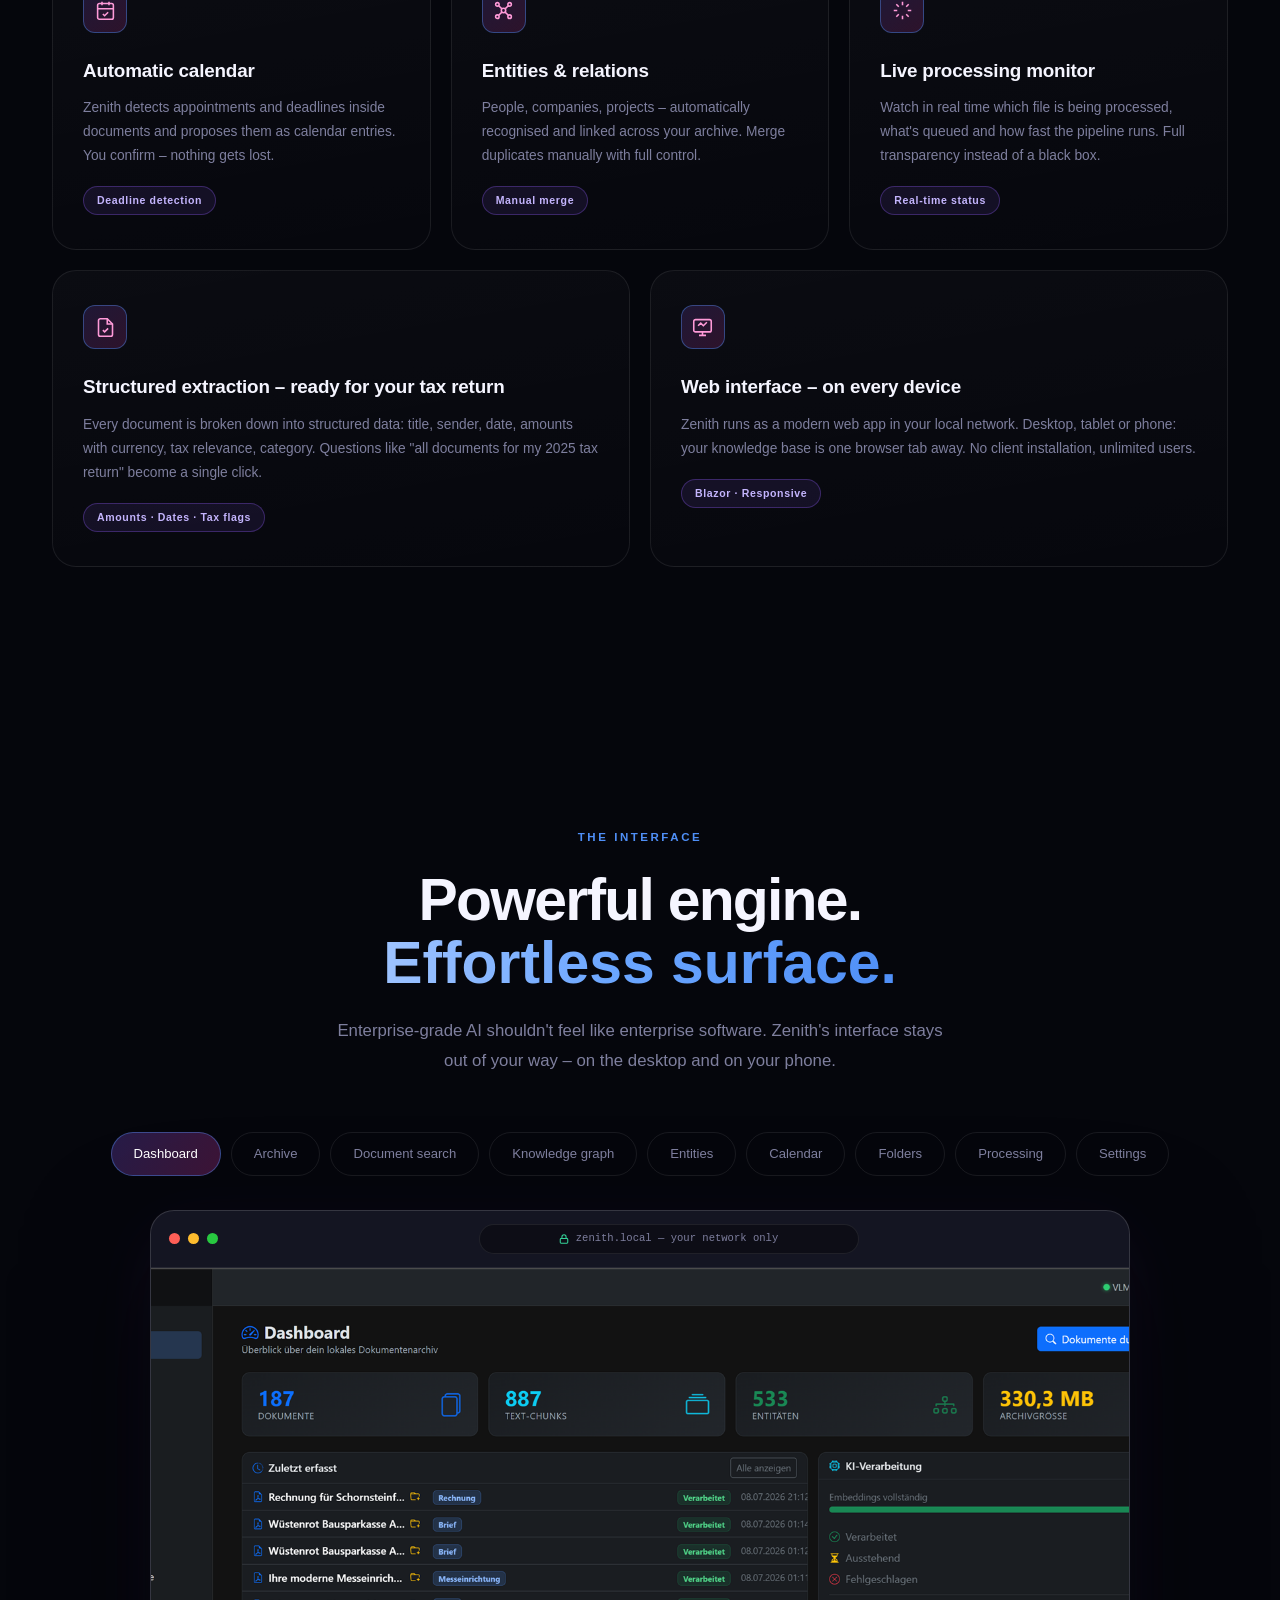
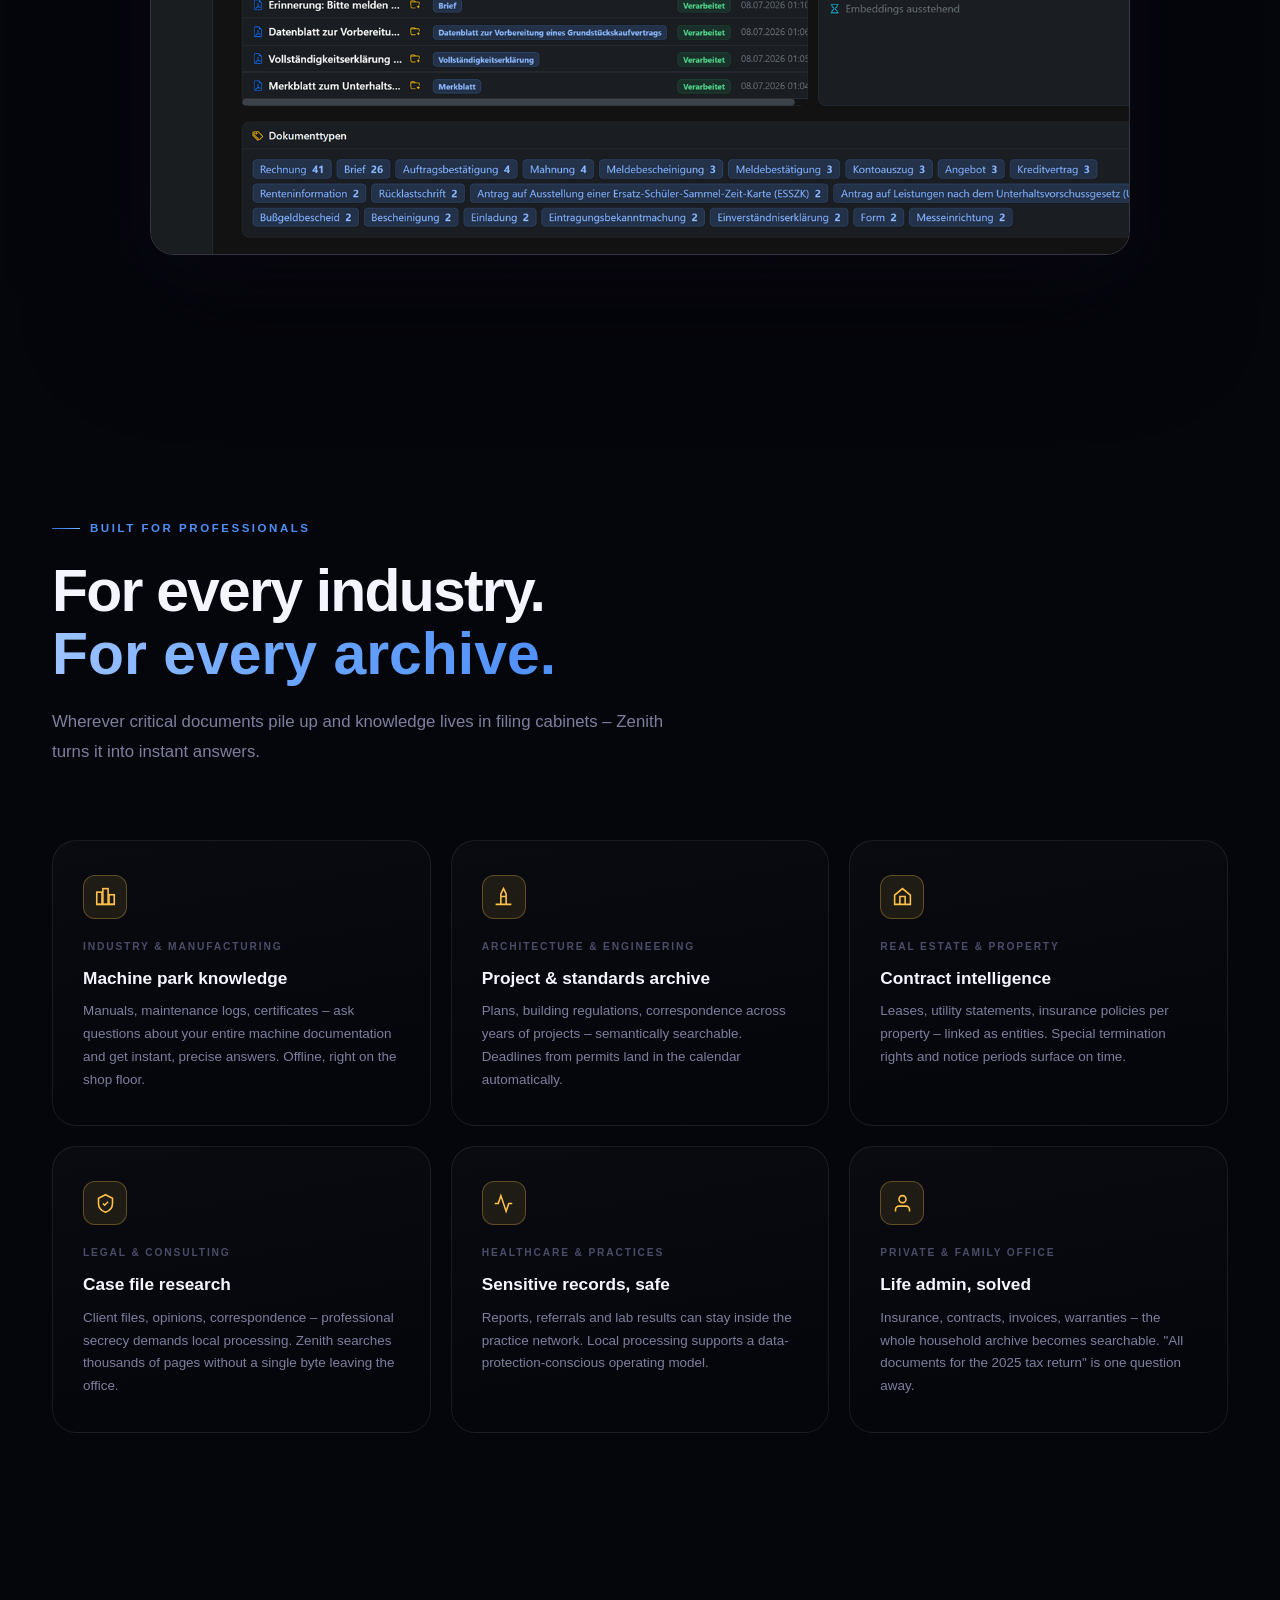
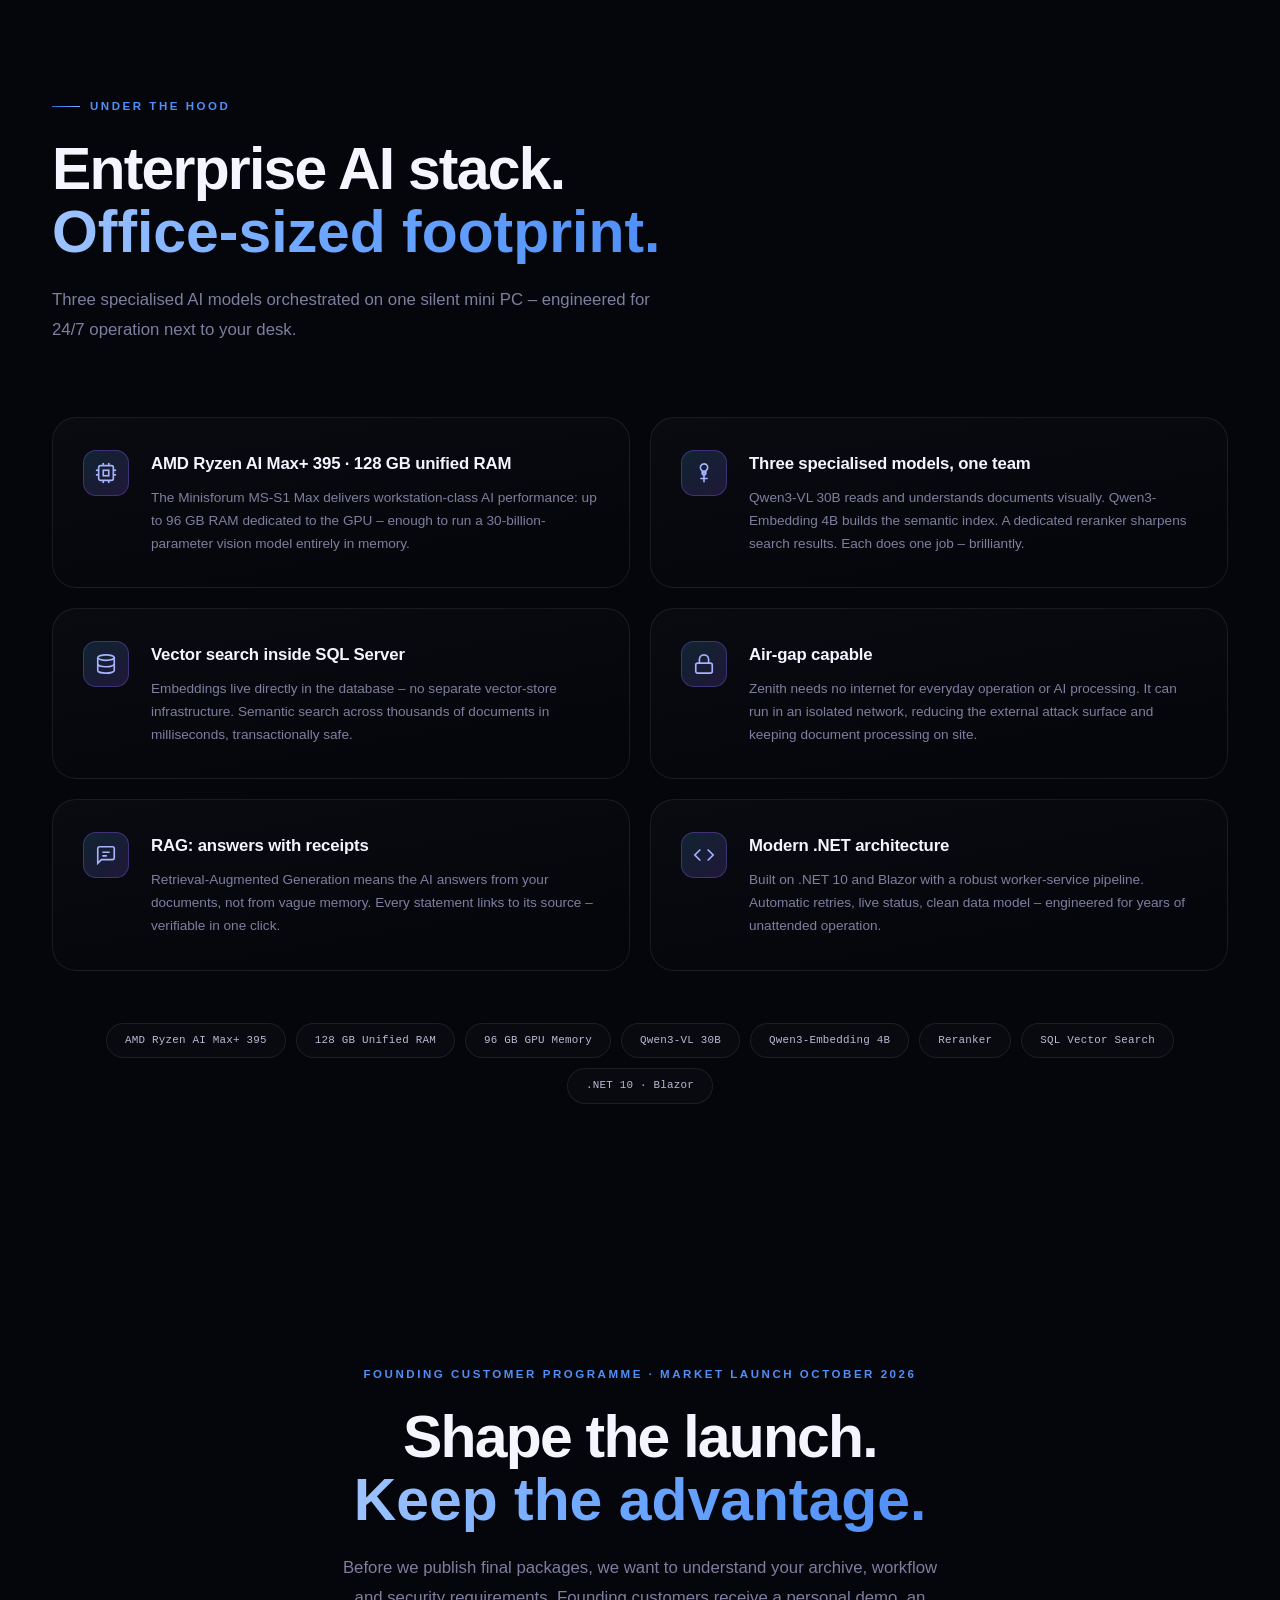
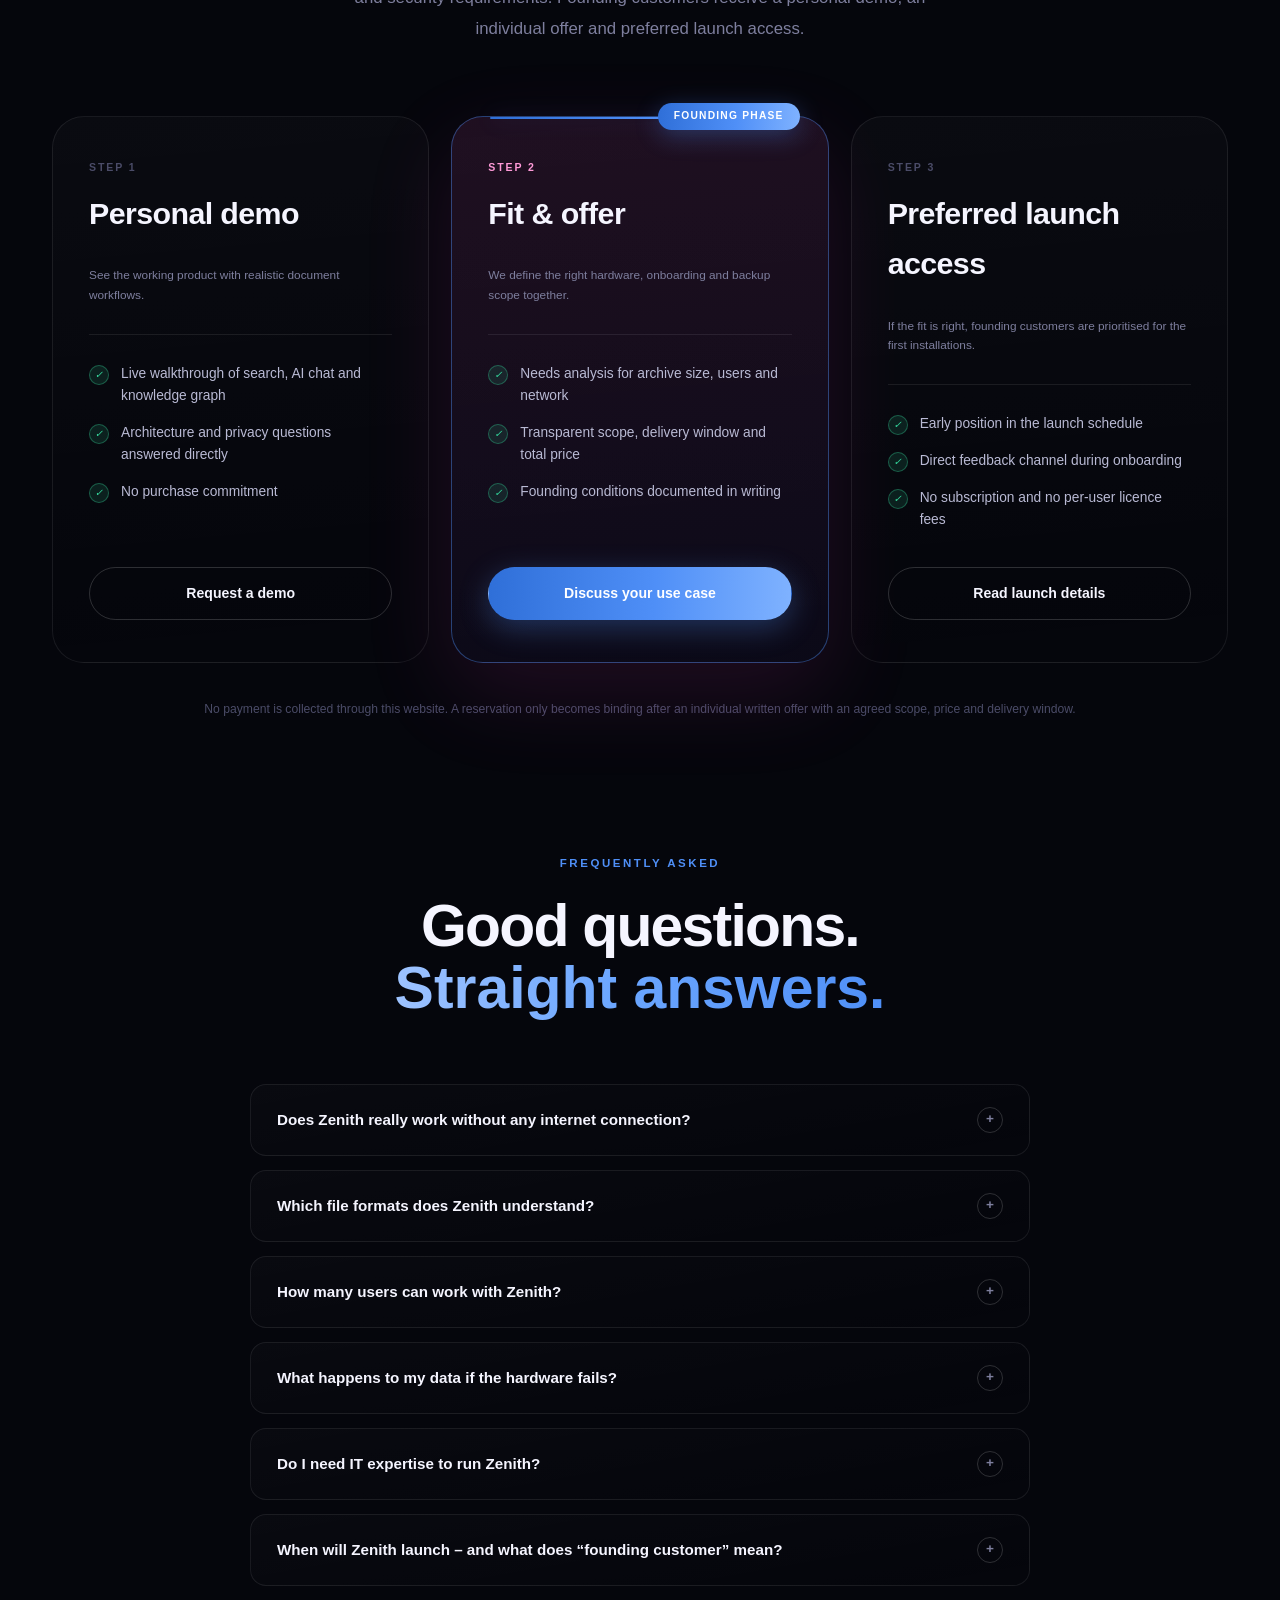
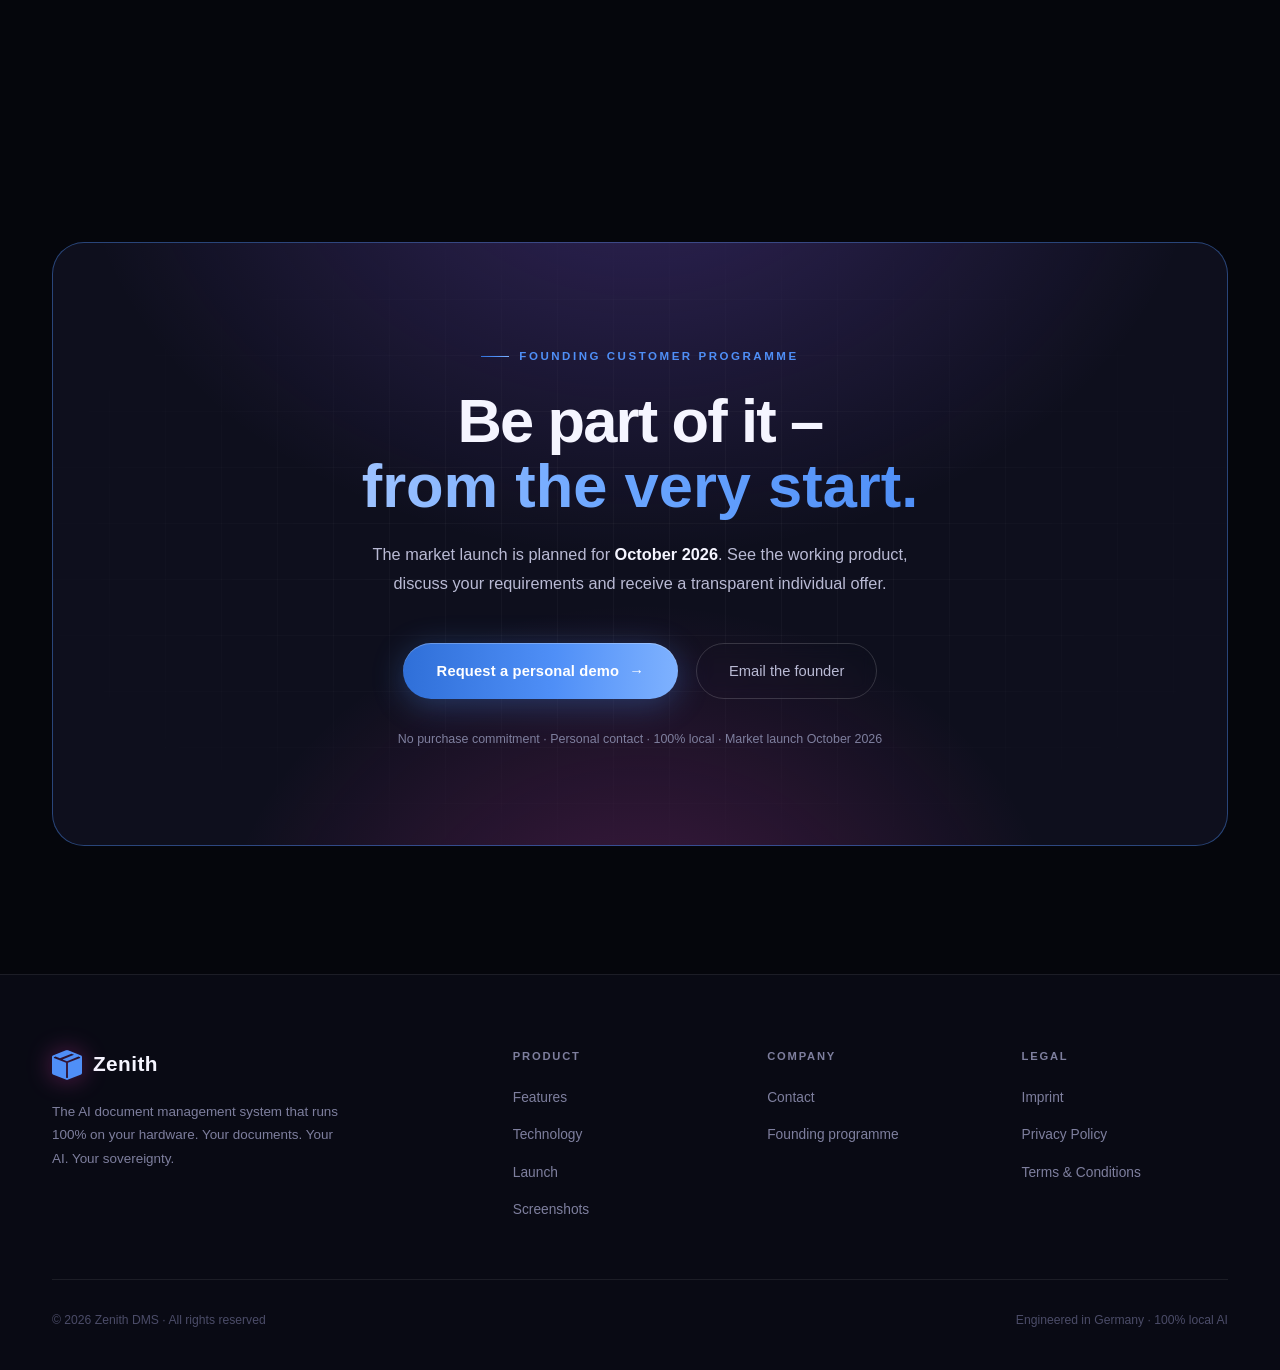
==== commit db23bd8b: "Redesign with chat gpt 5.6" ====
--- a/index.html
+++ b/index.html
@@ -21,7 +21,7 @@
 
   <!-- ═══ Announce bar ═══════════════════════════════════════ -->
   <div class="announce">
-    <span class="announce-badge"><span class="dot"></span><span data-i18n="announce.badge">Launch planned for September 2026</span></span>
+    <span class="announce-badge"><span class="dot"></span><span data-i18n="announce.badge">Market launch October 2026</span></span>
     <span class="announce-text" data-i18n="announce.text">The working product is entering its founding-customer phase</span>
     <a href="#pricing" class="announce-link" data-i18n="announce.link">Become a founding partner →</a>
   </div>
@@ -153,6 +153,10 @@
           <div class="flist-item"><svg viewBox="0 0 24 24" fill="none" stroke="currentColor" stroke-width="2"><path d="M22 19a2 2 0 0 1-2 2H4a2 2 0 0 1-2-2V5a2 2 0 0 1 2-2h5l2 3h9a2 2 0 0 1 2 2z"/></svg><span data-i18n="flist.6"><strong>Folders &amp; export</strong> – organise documents in virtual folders and export them with one click, e.g. for your tax advisor</span></div>
           <div class="flist-item"><svg viewBox="0 0 24 24" fill="none" stroke="currentColor" stroke-width="2"><rect x="3" y="11" width="18" height="11" rx="2"/><path d="M7 11V7a5 5 0 0 1 10 0v4"/></svg><span data-i18n="flist.7"><strong>100% local</strong> – all AI models run on the device; not a single byte leaves your office</span></div>
           <div class="flist-item"><svg viewBox="0 0 24 24" fill="none" stroke="currentColor" stroke-width="2"><path d="M17 21v-2a4 4 0 0 0-4-4H5a4 4 0 0 0-4 4v2"/><circle cx="9" cy="7" r="4"/><path d="M23 21v-2a4 4 0 0 0-3-3.87"/><path d="M16 3.13a4 4 0 0 1 0 7.75"/></svg><span data-i18n="flist.8"><strong>Unlimited users</strong> – web app in the local network, no per-user licences</span></div>
+          <div class="flist-item"><svg viewBox="0 0 24 24" fill="none" stroke="currentColor" stroke-width="2"><path d="M12 22s8-4 8-10V5l-8-3-8 3v7c0 6 8 10 8 10z"/><path d="M9 12l2 2 4-4"/></svg><span data-i18n="flist.9"><strong>Users &amp; permissions</strong> – role-based access is enforced consistently across documents, search, AI chat and knowledge graph</span></div>
+          <div class="flist-item"><svg viewBox="0 0 24 24" fill="none" stroke="currentColor" stroke-width="2"><circle cx="12" cy="12" r="9"/><path d="M12 7v5l3 2"/><path d="M7 3l-3 4"/></svg><span data-i18n="flist.10"><strong>Audit trail</strong> – important access, exports, changes and administrative actions remain traceable</span></div>
+          <div class="flist-item"><svg viewBox="0 0 24 24" fill="none" stroke="currentColor" stroke-width="2"><path d="M4 7h16v13H4z"/><path d="M8 7V4h8v3"/><path d="M12 11v5"/><path d="M9.5 13.5L12 16l2.5-2.5"/></svg><span data-i18n="flist.11"><strong>Backup &amp; recovery</strong> – automatic local backups, visible backup status and a controlled restore process protect your archive</span></div>
+          <div class="flist-item"><svg viewBox="0 0 24 24" fill="none" stroke="currentColor" stroke-width="2"><path d="M4 4h16v12H4z"/><path d="M8 20h8"/><path d="M12 16v4"/><path d="M8 11l2-2 2 2 4-4"/></svg><span data-i18n="flist.12"><strong>Administration &amp; updates</strong> – system health, storage, queues, models, backups and offline updates are managed centrally</span></div>
         </div>
       </div>
     </section>
@@ -465,7 +469,7 @@
     <section id="pricing" class="section">
       <div class="container">
         <div class="section-head--center">
-          <div class="kicker" data-reveal data-i18n="pricing.label">Founding Customer Programme · Launch planned for late September 2026</div>
+          <div class="kicker" data-reveal data-i18n="pricing.label">Founding Customer Programme · Market launch October 2026</div>
           <h2 class="section-title" data-reveal style="--d:.08s" data-i18n="pricing.title">Shape the launch.<br /><span class="fx-serif fx-grad">Keep the advantage.</span></h2>
           <p class="section-lead" data-reveal style="--d:.16s" data-i18n="pricing.sub">Before we publish final packages, we want to understand your archive, workflow and security requirements. Founding customers receive a personal demo, an individual offer and preferred launch access.</p>
         </div>
@@ -546,7 +550,7 @@
           </details>
           <details class="faq-item">
             <summary><span data-i18n="faq.6.q">When will Zenith launch – and what does “founding customer” mean?</span><span class="faq-plus">+</span></summary>
-            <p class="faq-a" data-i18n="faq.6.a">The market launch is planned for late September 2026. Before then, we invite interested organisations to a personal demo and needs assessment. If both sides see a good fit, you receive an individual written offer with a defined scope, total price and delivery window. Contacting us or attending a demo creates no purchase obligation.</p>
+            <p class="faq-a" data-i18n="faq.6.a">The market launch is planned for October 2026. Before then, we invite interested organisations to a personal demo and needs assessment. If both sides see a good fit, you receive an individual written offer with a defined scope, total price and delivery window. Contacting us or attending a demo creates no purchase obligation.</p>
           </details>
         </div>
       </div>
@@ -559,12 +563,12 @@
           <div class="grid-overlay" aria-hidden="true"></div>
           <div class="kicker" style="justify-content:center;" data-i18n="cta.label">Founding Customer Programme</div>
           <h2 class="cta-title" data-i18n="cta.h2">Be part of it –<br /><span class="fx-serif fx-grad">from the very start.</span></h2>
-          <p class="cta-sub" data-i18n="cta.p">The launch is planned for <strong>late September 2026</strong>. See the working product, discuss your requirements and receive a transparent individual offer.</p>
+          <p class="cta-sub" data-i18n="cta.p">The market launch is planned for <strong>October 2026</strong>. See the working product, discuss your requirements and receive a transparent individual offer.</p>
           <div class="cta-actions">
             <a href="kontakt.html" class="btn-primary"><span data-i18n="cta.btn1">Request a personal demo</span> <span class="arr">→</span></a>
             <a href="mailto:sales@myzenith.org?subject=Zenith Founding Customer Programme" class="btn-ghost" data-i18n="cta.btn2">Email the founder</a>
           </div>
-          <p class="cta-note" data-i18n="cta.sub">No purchase commitment · Personal contact · 100% local · Launch planned for September 2026</p>
+          <p class="cta-note" data-i18n="cta.sub">No purchase commitment · Personal contact · 100% local · Market launch October 2026</p>
         </div>
       </div>
     </section>
@@ -622,6 +626,6 @@
   </div>
 
   <script src="assets/main.js?v=20260710" defer></script>
-  <script src="assets/lang.js?v=20260710" defer></script>
+  <script src="assets/lang.js?v=20260711" defer></script>
 </body>
 </html>
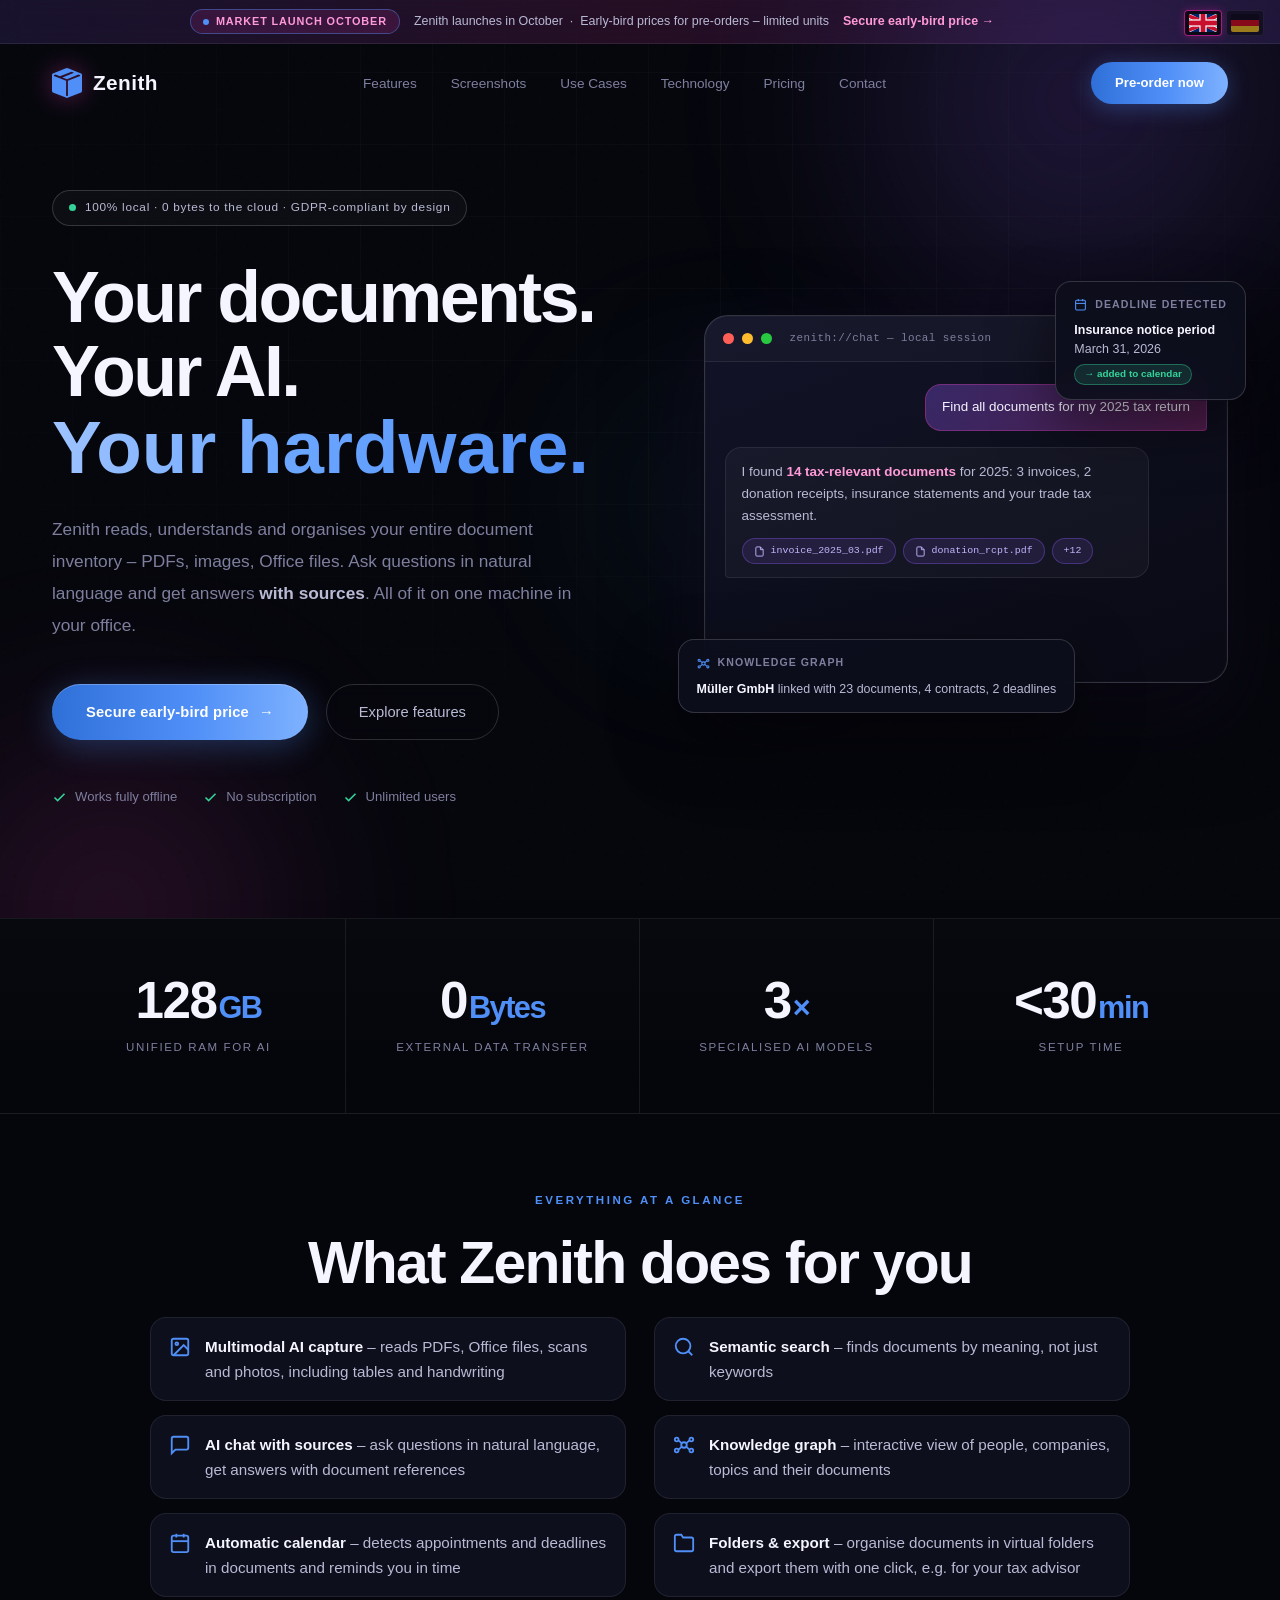
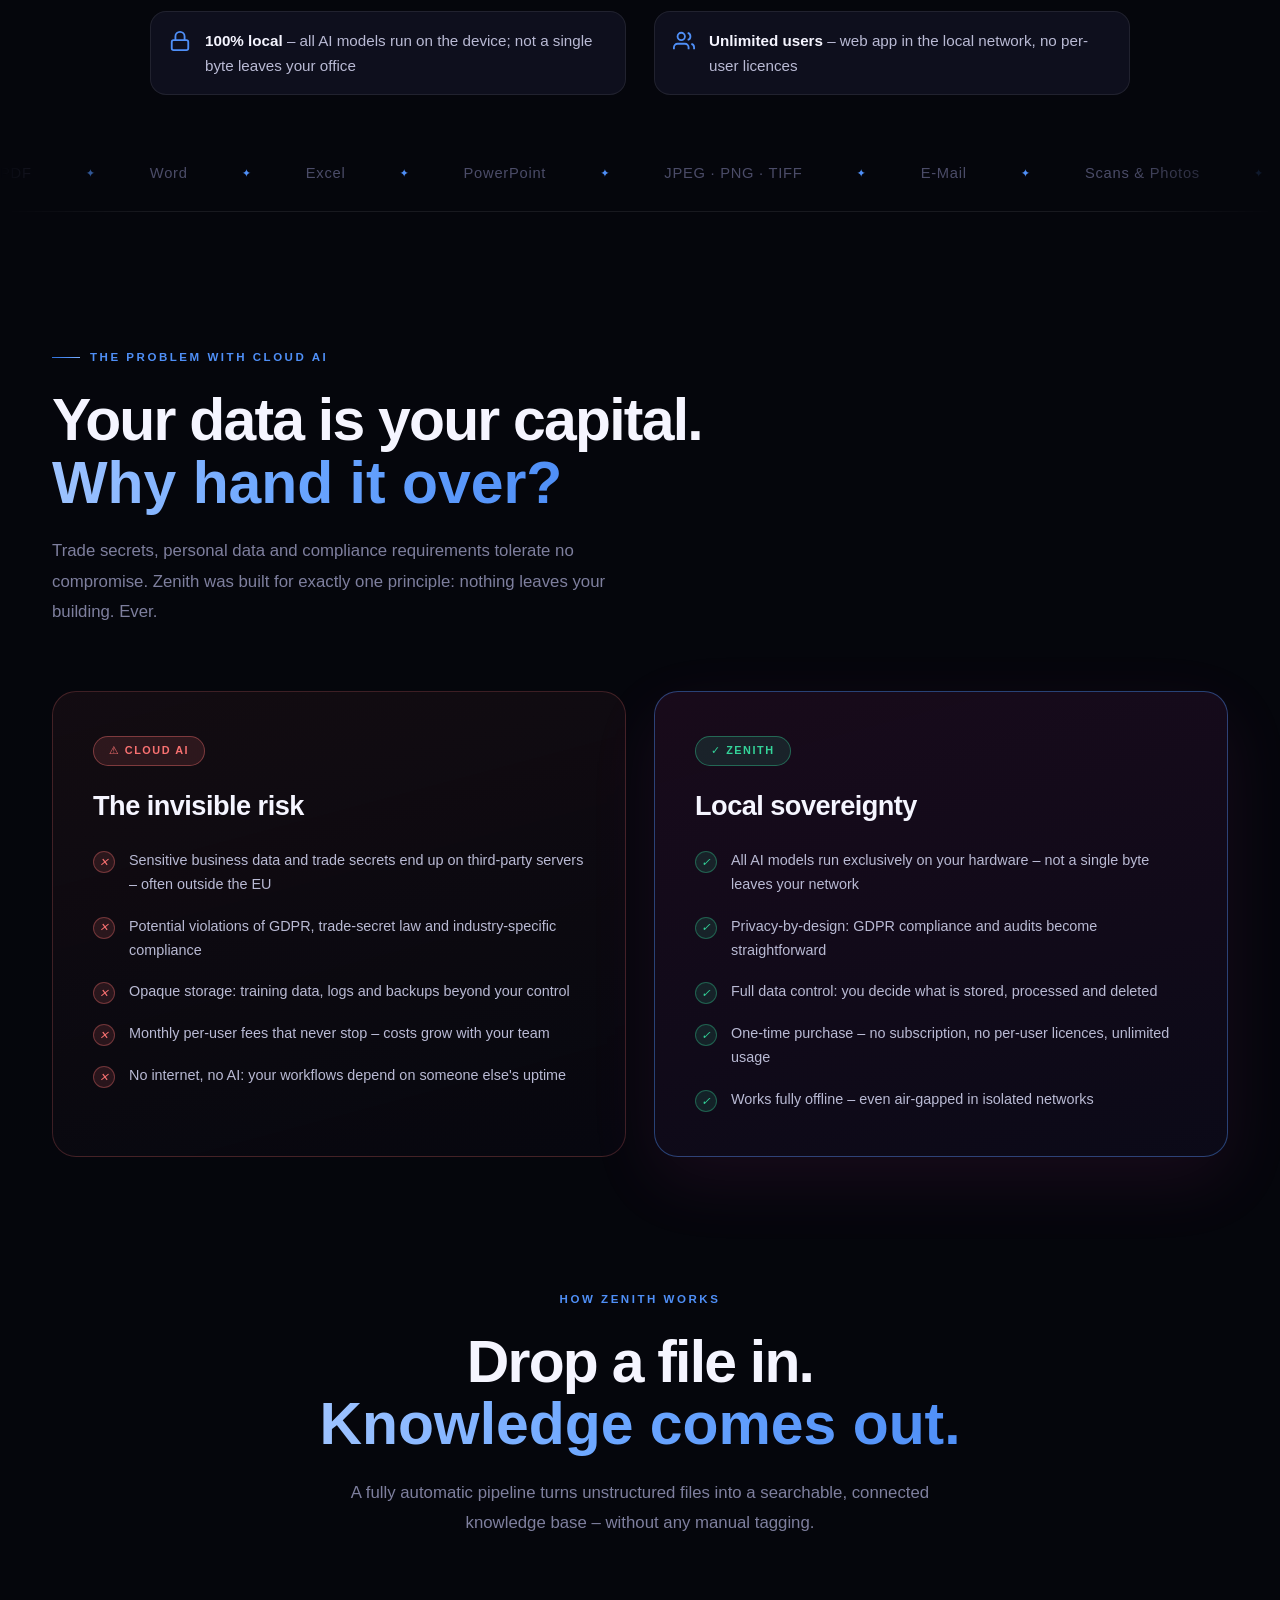
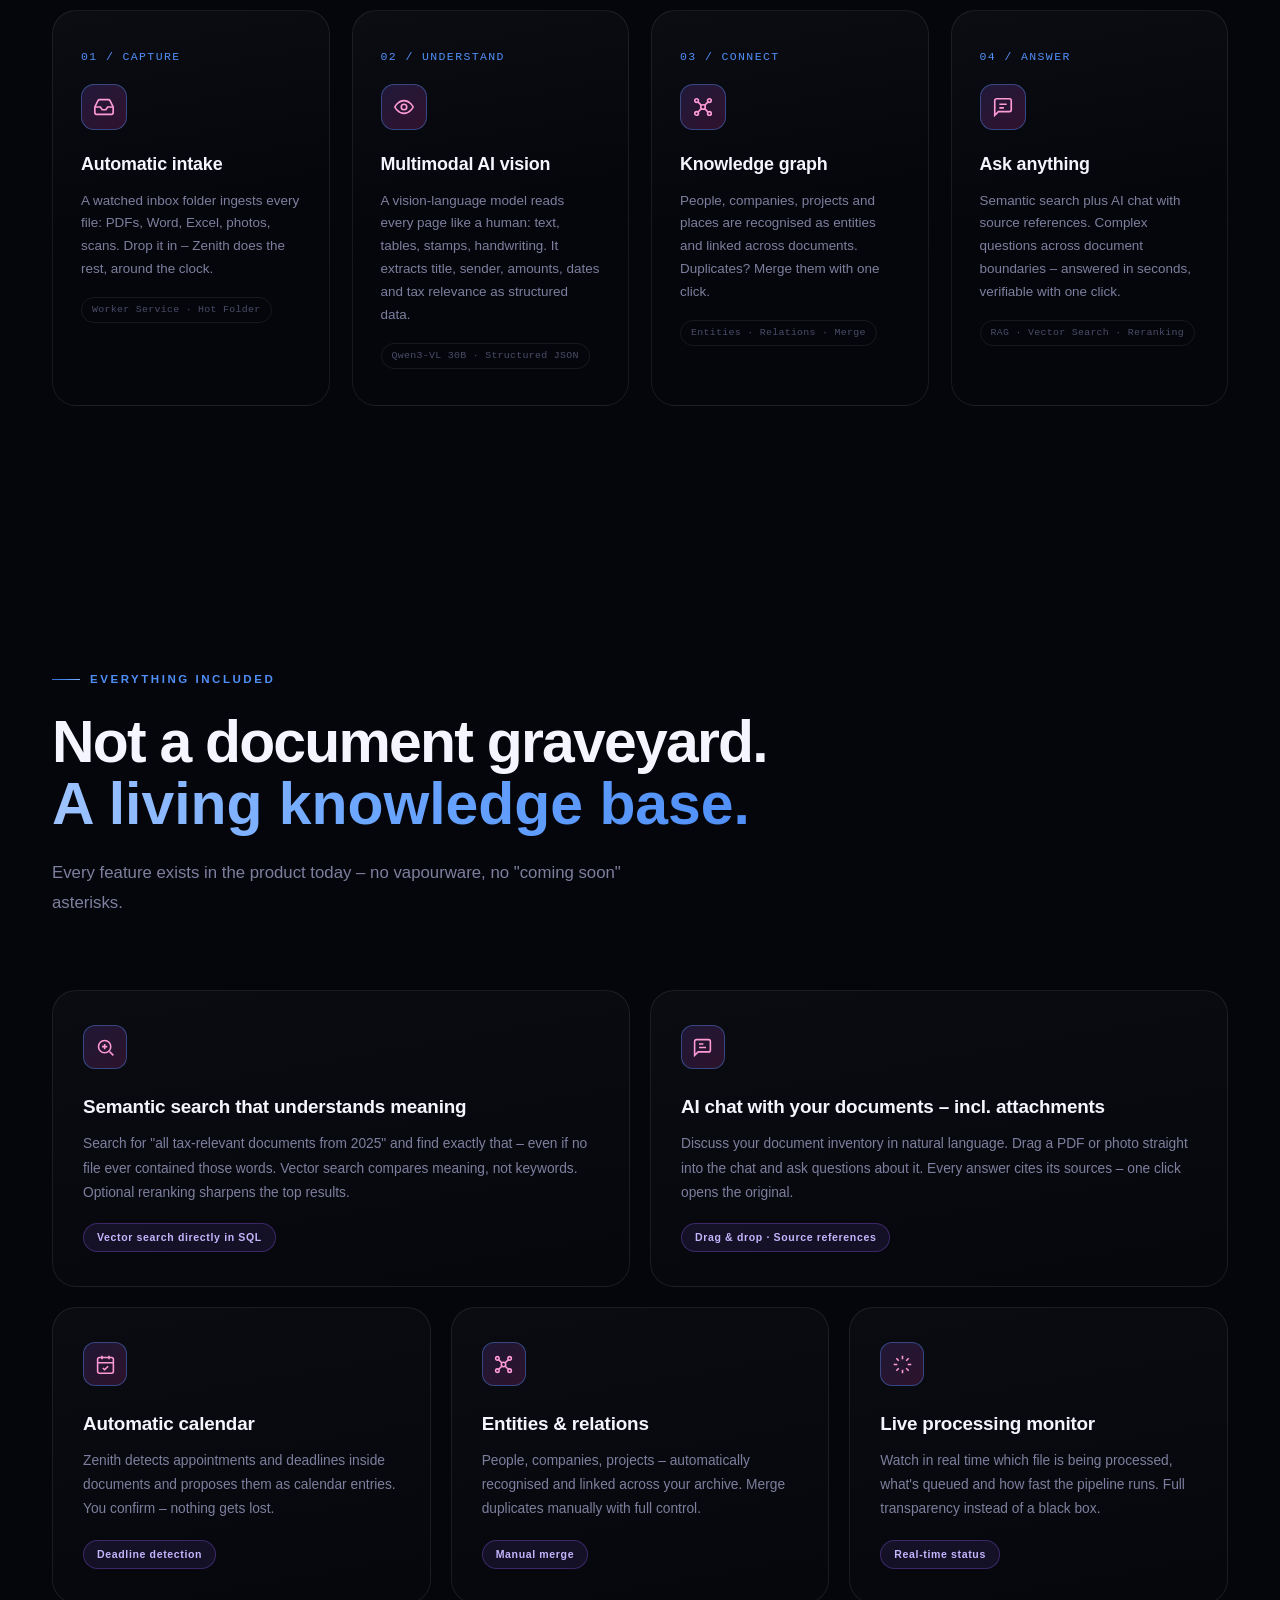
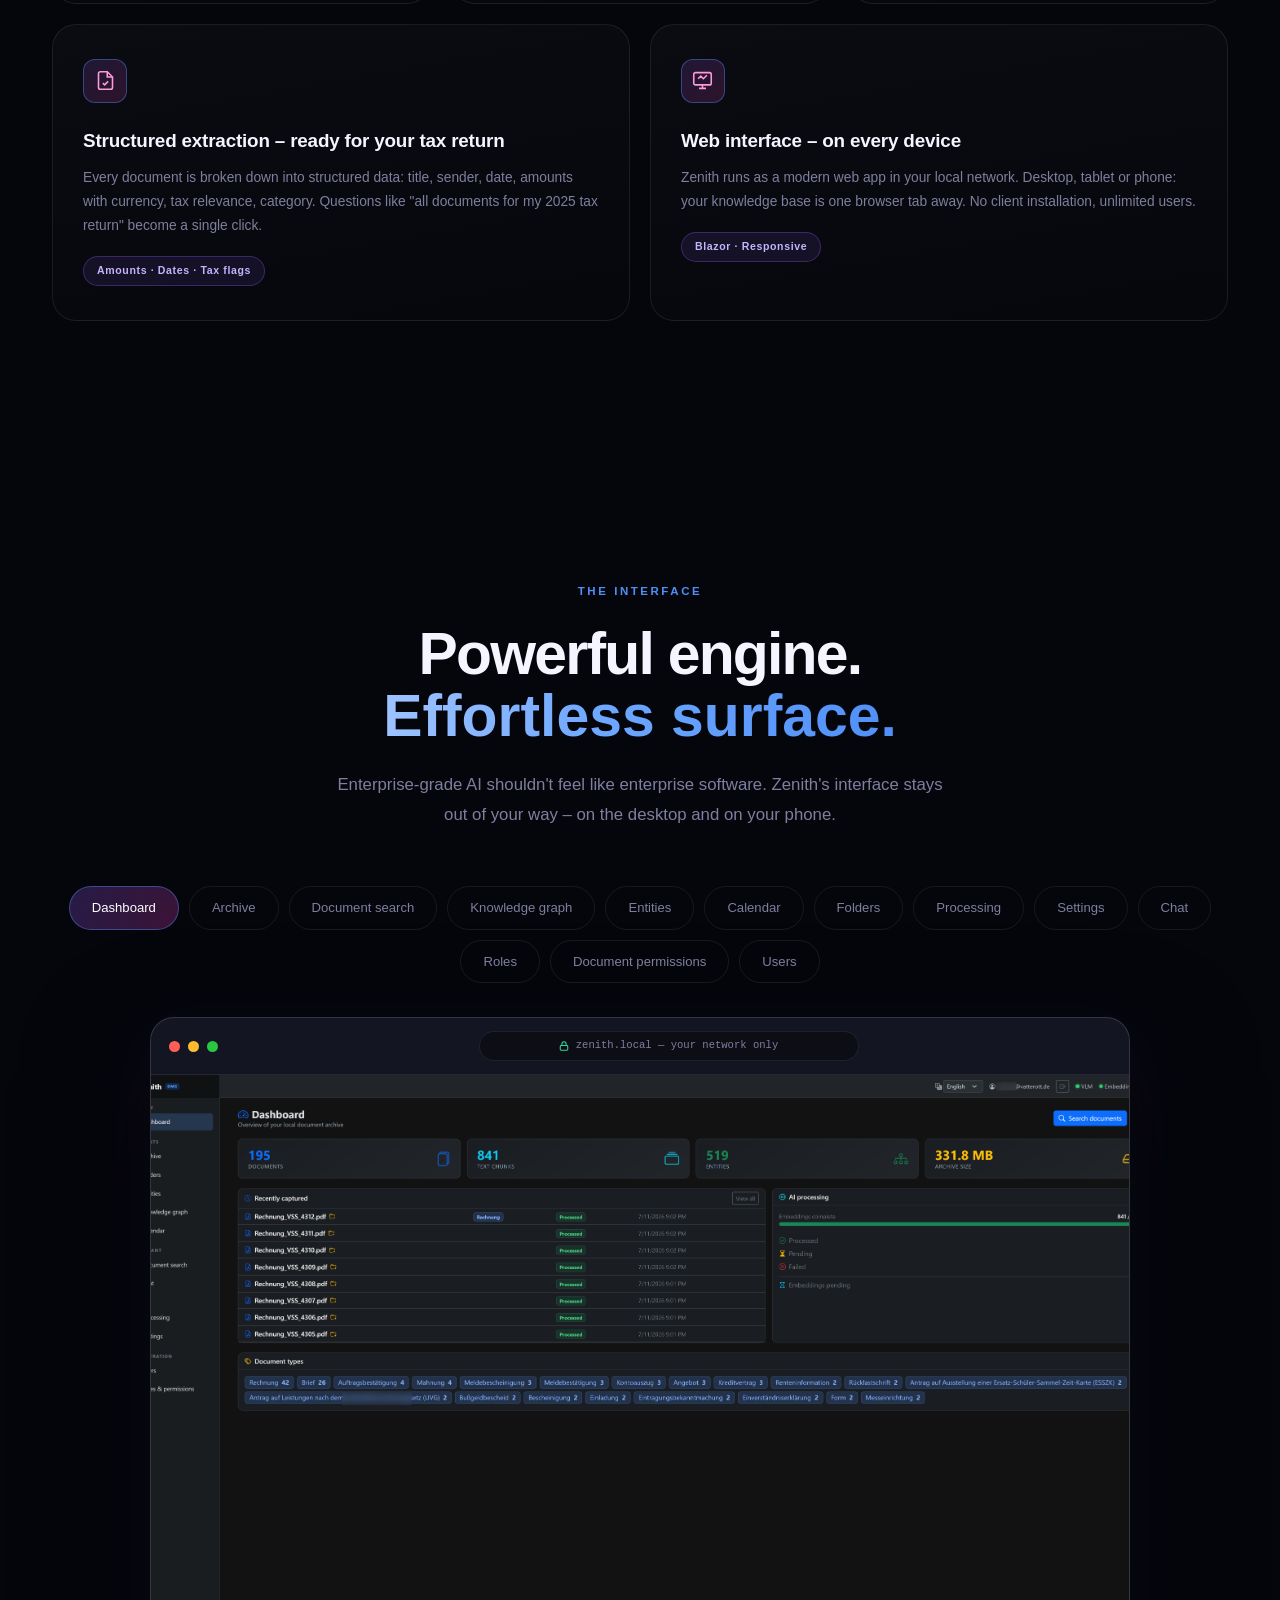
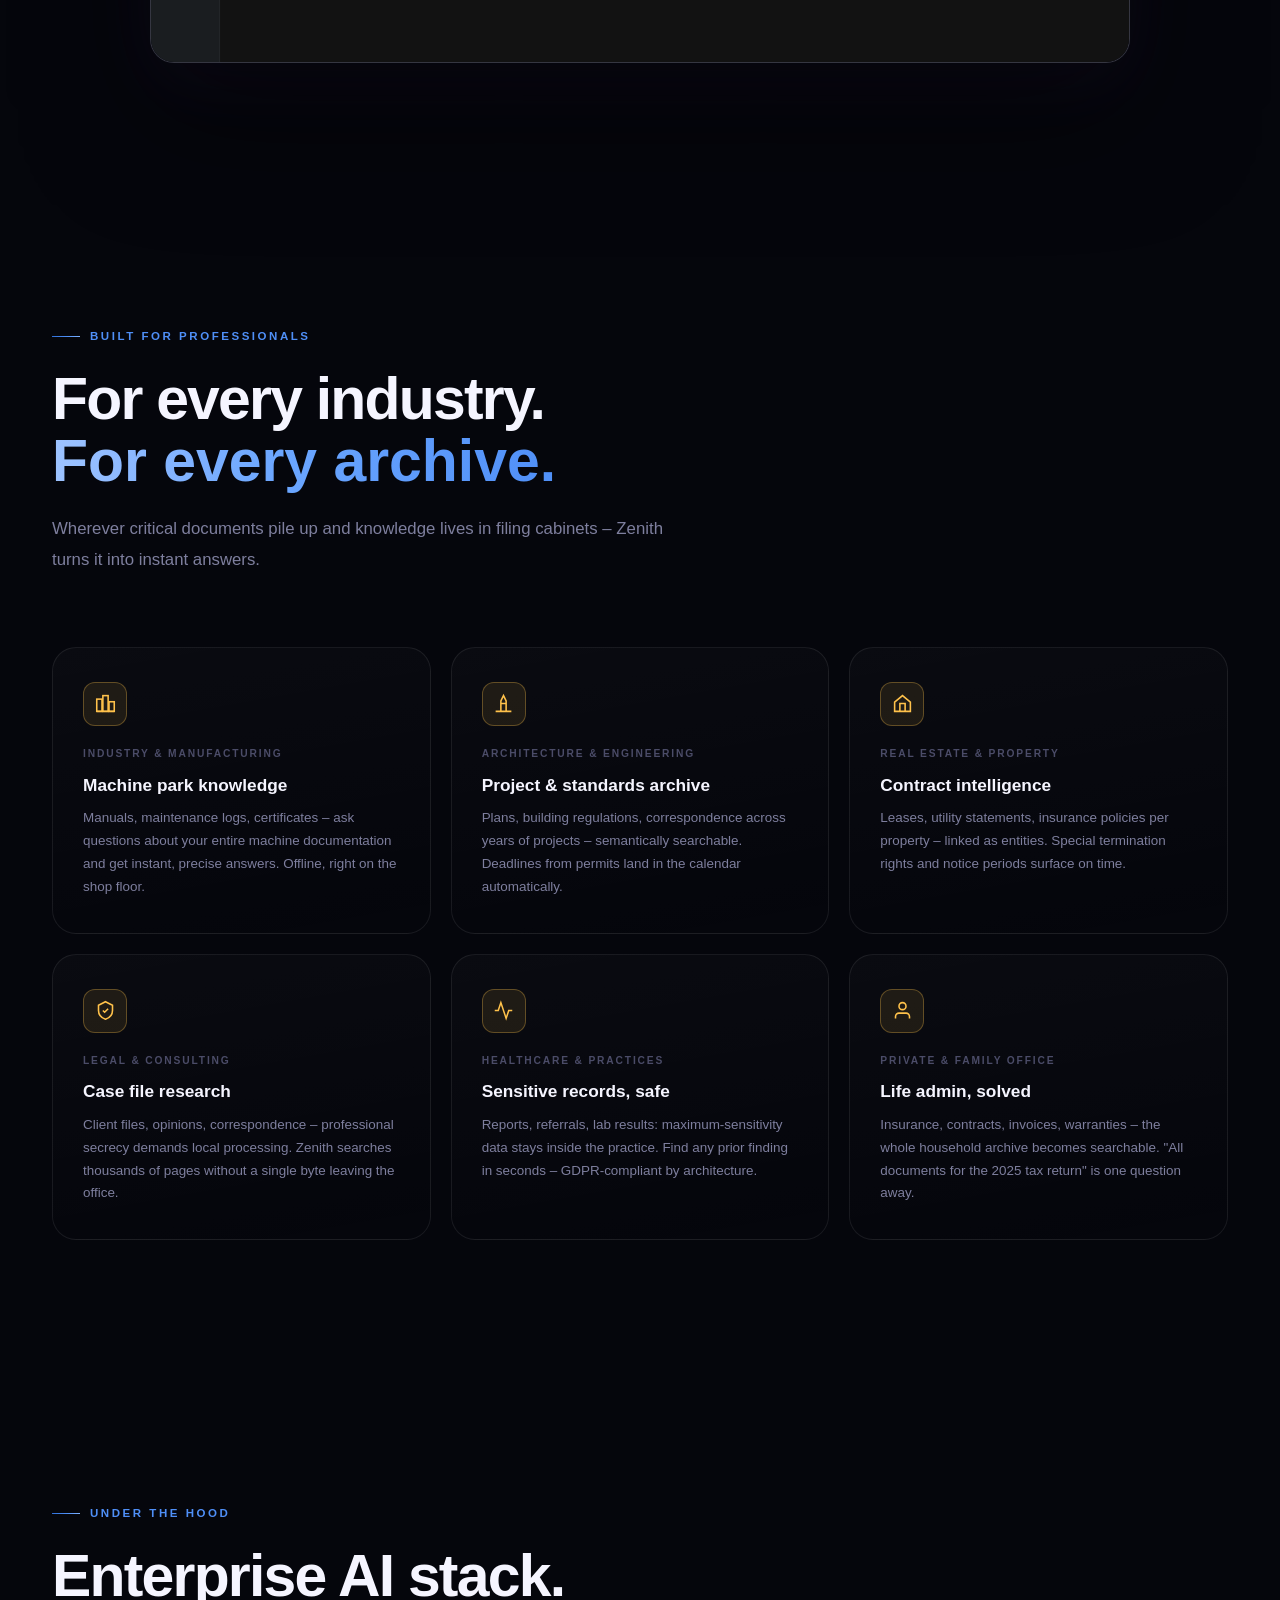
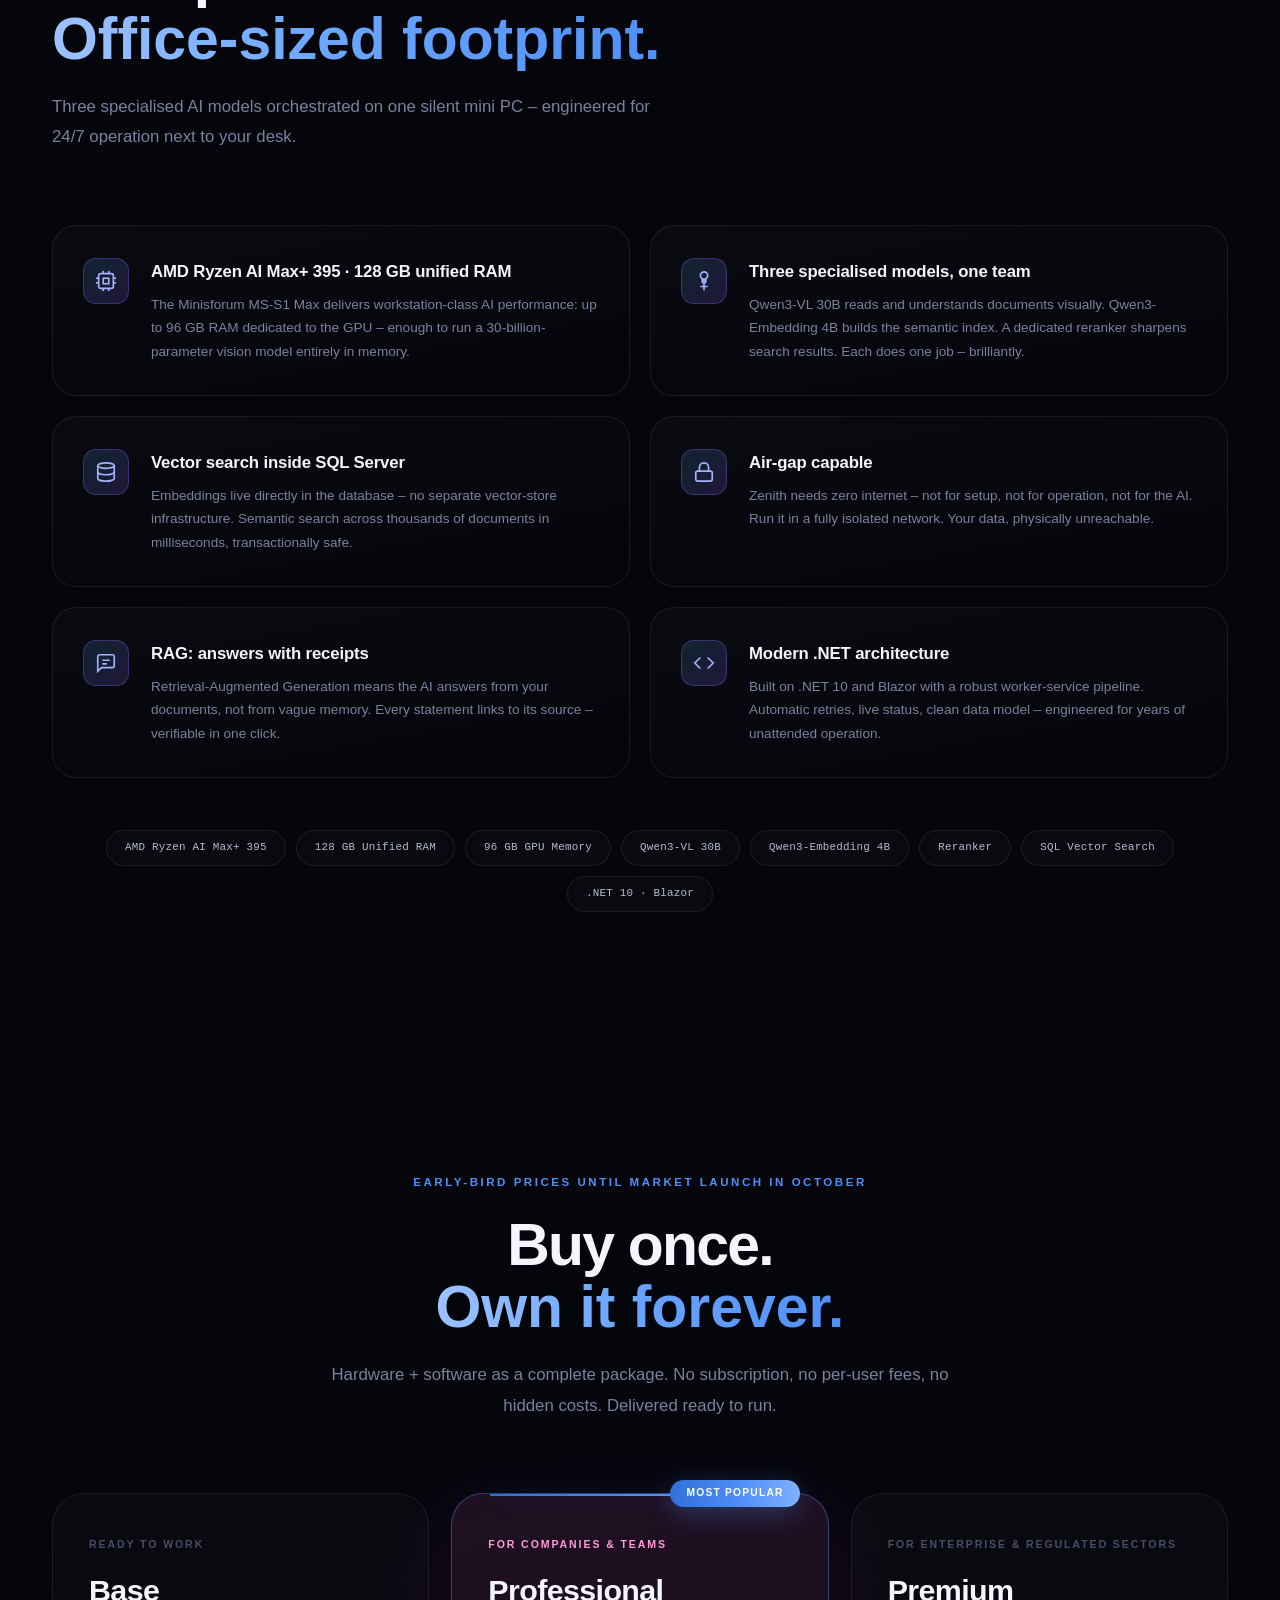
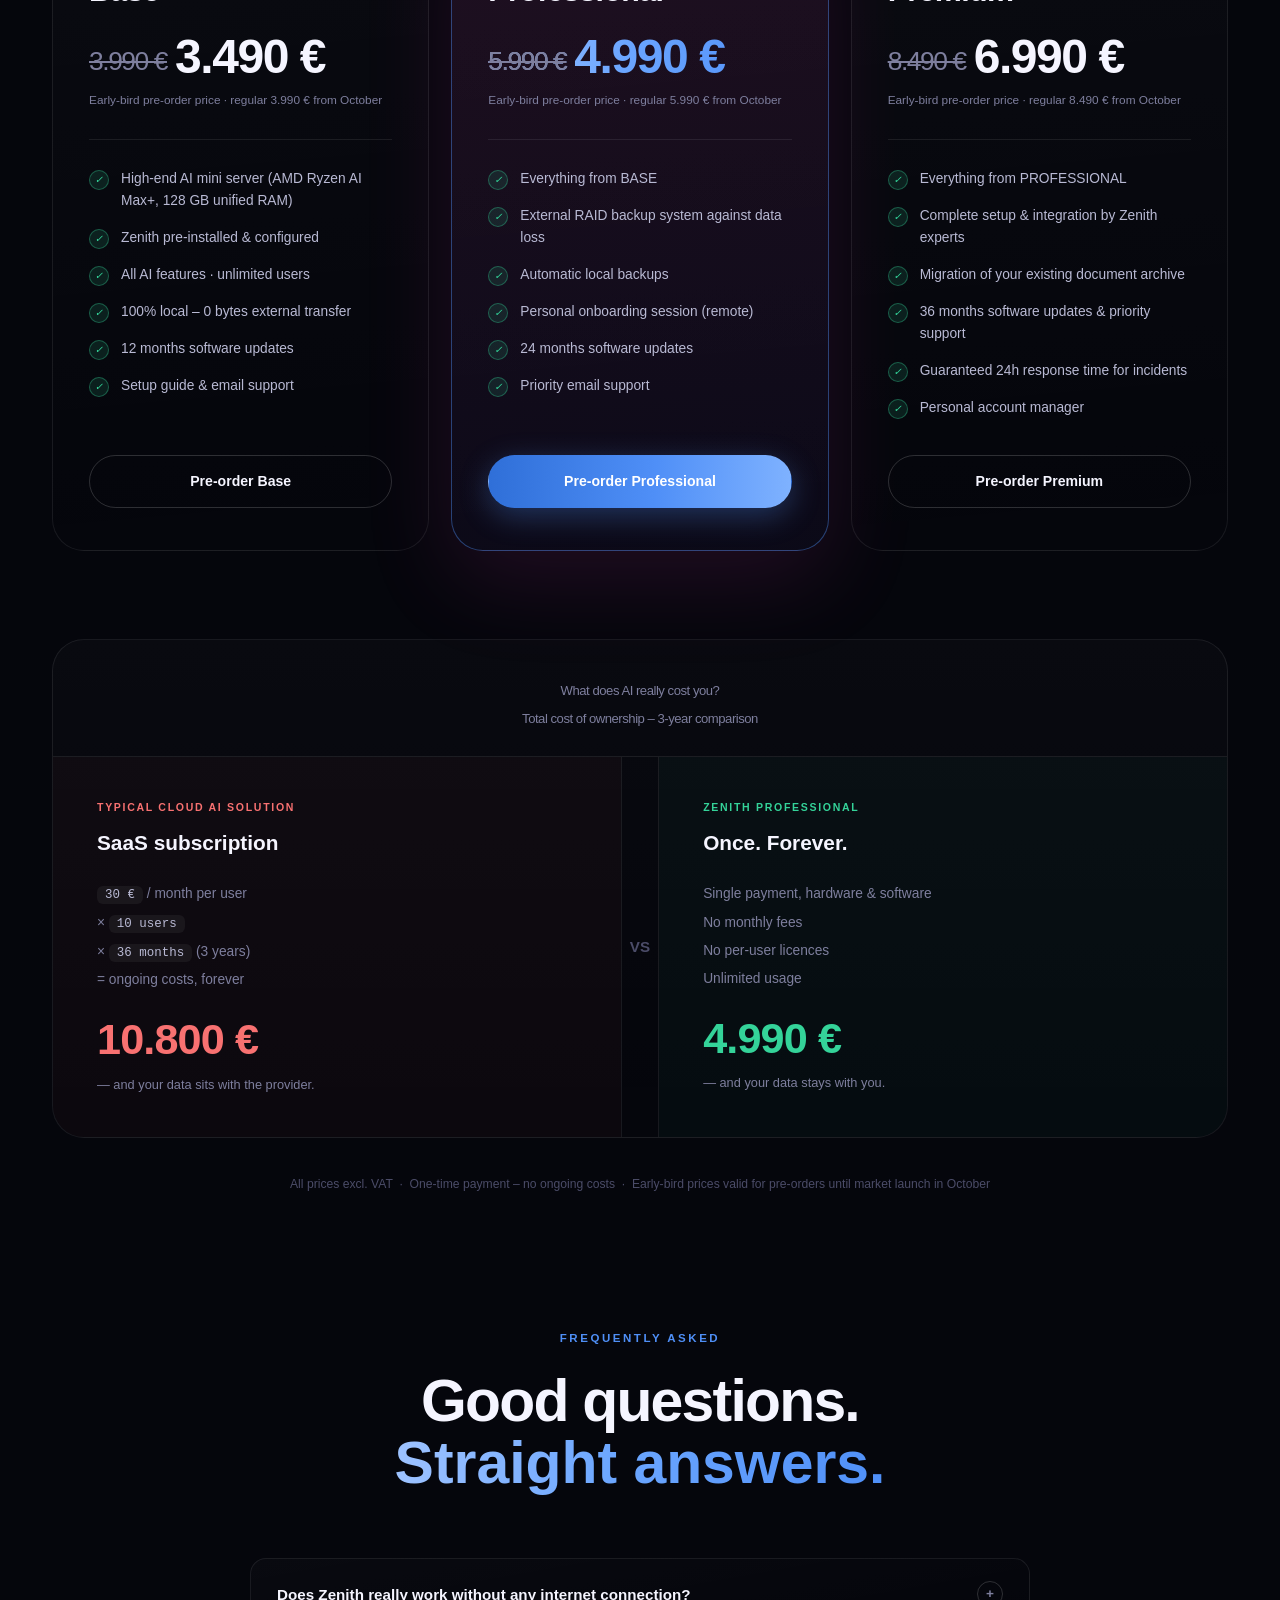
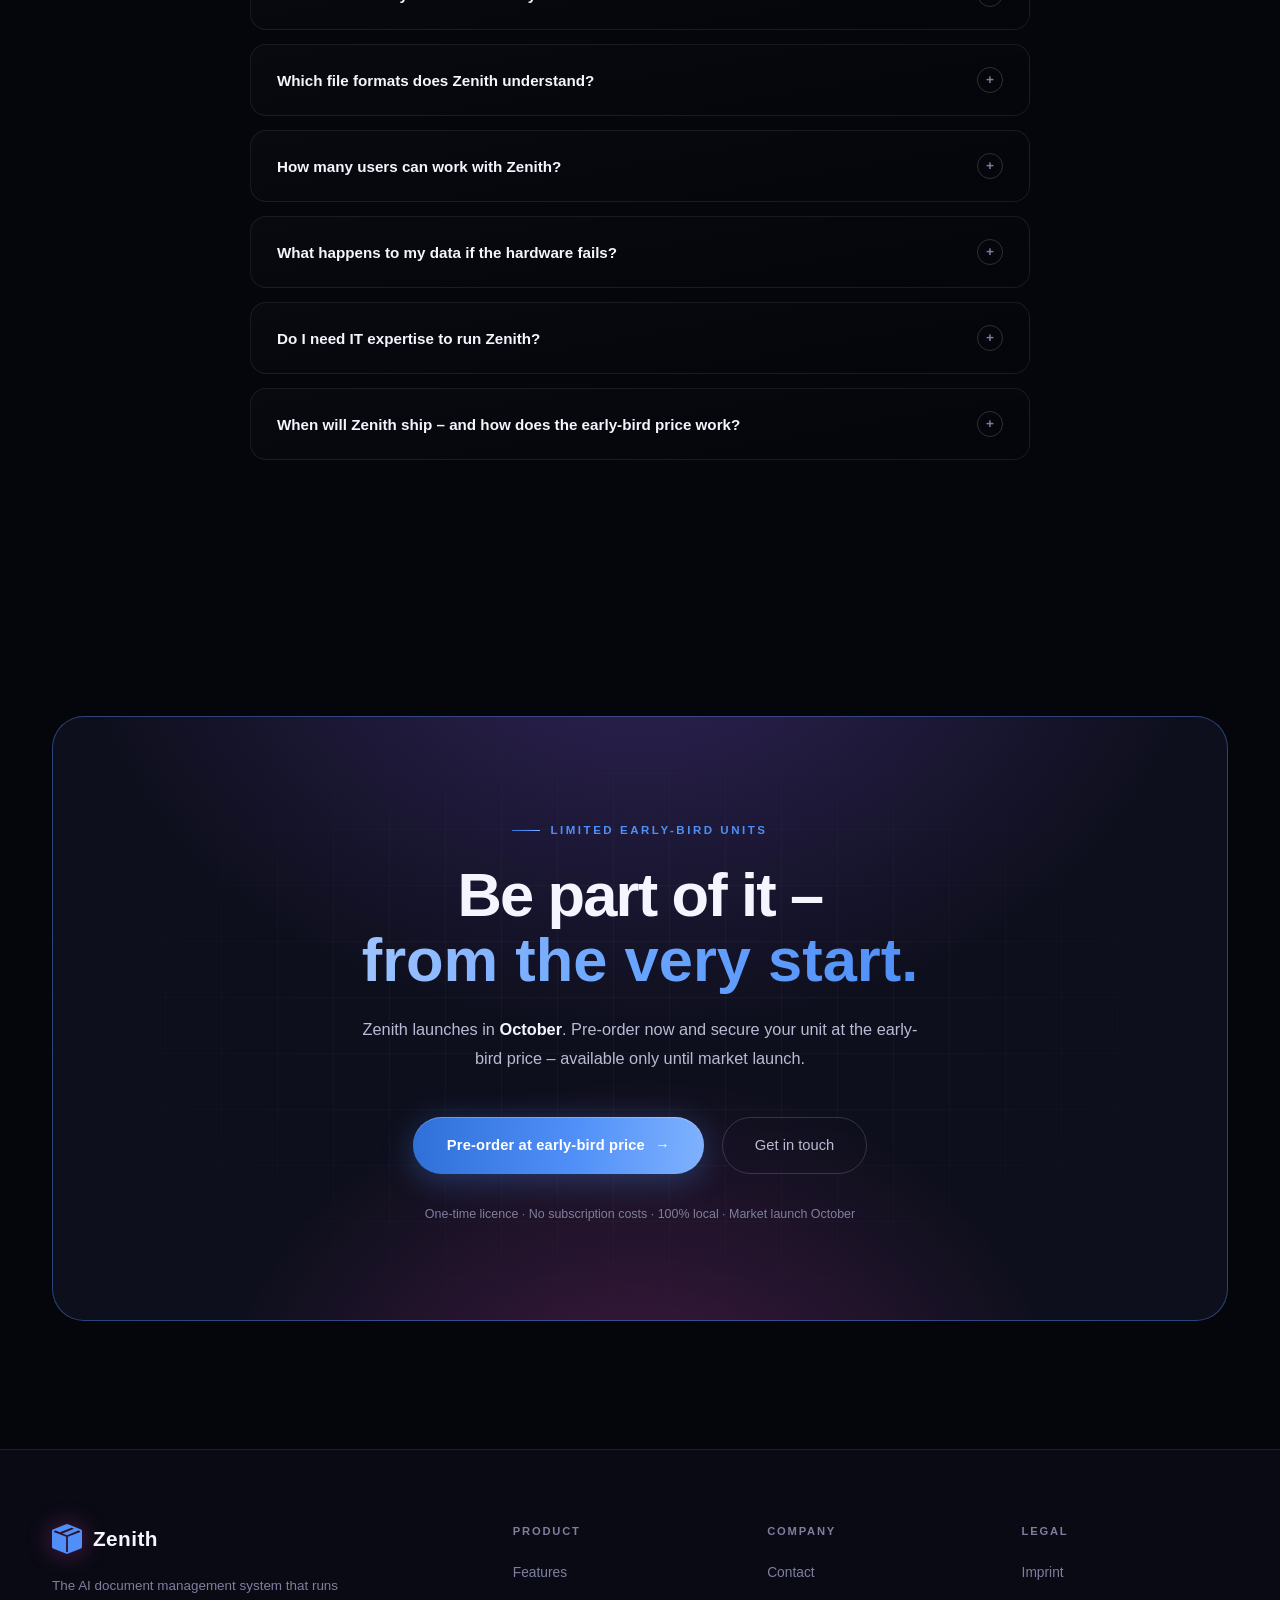
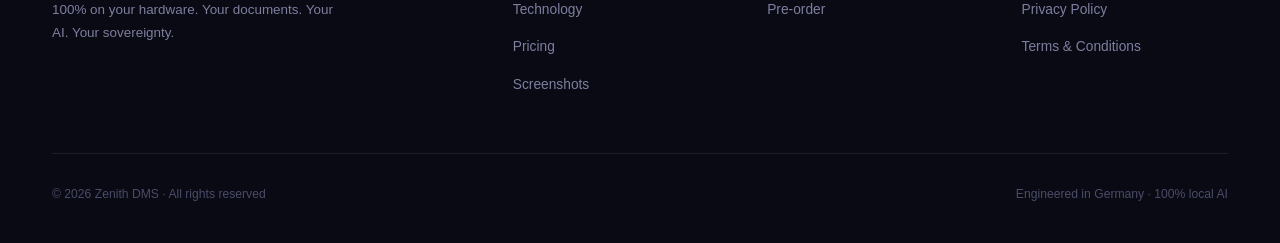
==== commit 404b6a94: "New screenshots" ====
--- a/index.html
+++ b/index.html
@@ -13,7 +13,7 @@
   <meta property="og:url" content="https://myzenith.org/" />
   <meta name="twitter:card" content="summary_large_image" />
 
-  <link rel="stylesheet" href="assets/style.css?v=20260710" />
+  <link rel="stylesheet" href="assets/style.css?v=20260804" />
 </head>
 <body>
 
@@ -21,9 +21,9 @@
 
   <!-- ═══ Announce bar ═══════════════════════════════════════ -->
   <div class="announce">
-    <span class="announce-badge"><span class="dot"></span><span data-i18n="announce.badge">Market launch October 2026</span></span>
-    <span class="announce-text" data-i18n="announce.text">The working product is entering its founding-customer phase</span>
-    <a href="#pricing" class="announce-link" data-i18n="announce.link">Become a founding partner →</a>
+    <span class="announce-badge"><span class="dot"></span><span data-i18n="announce.badge">Market launch October</span></span>
+    <span class="announce-text" data-i18n="announce.text">Zenith launches in October &nbsp;·&nbsp; Early-bird prices for pre-orders – limited units</span>
+    <a href="#pricing" class="announce-link" data-i18n="announce.link">Secure early-bird price →</a>
   </div>
 
   <!-- ═══ Header ═════════════════════════════════════════════ -->
@@ -39,10 +39,10 @@
           <li><a href="#screenshots" data-i18n="nav.screenshots">Screenshots</a></li>
           <li><a href="#industry" data-i18n="nav.industry">Use Cases</a></li>
           <li><a href="#technology" data-i18n="nav.technology">Technology</a></li>
-          <li><a href="#pricing" data-i18n="nav.pricing">Launch</a></li>
+          <li><a href="#pricing" data-i18n="nav.pricing">Pricing</a></li>
           <li><a href="kontakt.html" data-i18n="nav.contact">Contact</a></li>
         </ul>
-        <a href="kontakt.html" class="nav-cta" data-i18n="nav.kickstarter">Request a demo</a>
+        <a href="#pricing" class="nav-cta" data-i18n="nav.kickstarter">Pre-order now</a>
         <button class="nav-burger" aria-label="Menu"><span></span><span></span><span></span></button>
       </nav>
     </div>
@@ -53,7 +53,7 @@
     <a href="#screenshots" data-i18n="nav.screenshots">Screenshots</a>
     <a href="#industry" data-i18n="nav.industry">Use Cases</a>
     <a href="#technology" data-i18n="nav.technology">Technology</a>
-    <a href="#pricing" data-i18n="nav.pricing">Launch</a>
+    <a href="#pricing" data-i18n="nav.pricing">Pricing</a>
     <a href="kontakt.html" data-i18n="nav.contact">Contact</a>
   </div>
 
@@ -72,7 +72,7 @@
           <div class="hero-copy">
             <div class="hero-eyebrow" data-reveal>
               <span class="dot"></span>
-              <span data-i18n="hero.eyebrow">100% local · 0 bytes to the cloud · Designed for data sovereignty</span>
+              <span data-i18n="hero.eyebrow">100% local · 0 bytes to the cloud · GDPR-compliant by design</span>
             </div>
             <h1 class="hero-title" data-reveal style="--d:.08s">
               <span data-i18n="hero.h1">Your documents.<br />Your AI.<br /><span class="fx-serif fx-grad">Your hardware.</span></span>
@@ -81,7 +81,7 @@
               <span data-i18n="hero.sub">Zenith reads, understands and organises your entire document inventory – PDFs, images, Office files. Ask questions in natural language and get answers <strong>with sources</strong>. All of it on one machine in your office.</span>
             </p>
             <div class="hero-ctas" data-reveal style="--d:.24s">
-              <a href="kontakt.html" class="btn-primary"><span data-i18n="hero.cta1">Request a personal demo</span> <span class="arr">→</span></a>
+              <a href="#pricing" class="btn-primary"><span data-i18n="hero.cta1">Secure early-bird price</span> <span class="arr">→</span></a>
               <a href="#features" class="btn-ghost" data-i18n="hero.cta2">Explore features</a>
             </div>
             <div class="hero-proof" data-reveal style="--d:.32s">
@@ -117,7 +117,7 @@
       <div class="container">
         <div class="stats-grid">
           <div class="stat" data-reveal>
-            <div class="stat-num"><span data-count="128">128</span><span class="unit">GB</span></div>
+            <div class="stat-num"><span data-count="128">0</span><span class="unit">GB</span></div>
             <div class="stat-lbl" data-i18n="stats.ram">Unified RAM for AI</div>
           </div>
           <div class="stat" data-reveal style="--d:.08s">
@@ -125,11 +125,11 @@
             <div class="stat-lbl" data-i18n="stats.bytes">External data transfer</div>
           </div>
           <div class="stat" data-reveal style="--d:.16s">
-            <div class="stat-num"><span data-count="3">3</span><span class="unit">×</span></div>
+            <div class="stat-num"><span data-count="3">0</span><span class="unit">×</span></div>
             <div class="stat-lbl" data-i18n="stats.models">Specialised AI models</div>
           </div>
           <div class="stat" data-reveal style="--d:.24s">
-            <div class="stat-num">&lt;<span data-count="30">30</span><span class="unit">min</span></div>
+            <div class="stat-num">&lt;<span data-count="30">0</span><span class="unit">min</span></div>
             <div class="stat-lbl" data-i18n="stats.setup">Setup time</div>
           </div>
         </div>
@@ -153,10 +153,6 @@
           <div class="flist-item"><svg viewBox="0 0 24 24" fill="none" stroke="currentColor" stroke-width="2"><path d="M22 19a2 2 0 0 1-2 2H4a2 2 0 0 1-2-2V5a2 2 0 0 1 2-2h5l2 3h9a2 2 0 0 1 2 2z"/></svg><span data-i18n="flist.6"><strong>Folders &amp; export</strong> – organise documents in virtual folders and export them with one click, e.g. for your tax advisor</span></div>
           <div class="flist-item"><svg viewBox="0 0 24 24" fill="none" stroke="currentColor" stroke-width="2"><rect x="3" y="11" width="18" height="11" rx="2"/><path d="M7 11V7a5 5 0 0 1 10 0v4"/></svg><span data-i18n="flist.7"><strong>100% local</strong> – all AI models run on the device; not a single byte leaves your office</span></div>
           <div class="flist-item"><svg viewBox="0 0 24 24" fill="none" stroke="currentColor" stroke-width="2"><path d="M17 21v-2a4 4 0 0 0-4-4H5a4 4 0 0 0-4 4v2"/><circle cx="9" cy="7" r="4"/><path d="M23 21v-2a4 4 0 0 0-3-3.87"/><path d="M16 3.13a4 4 0 0 1 0 7.75"/></svg><span data-i18n="flist.8"><strong>Unlimited users</strong> – web app in the local network, no per-user licences</span></div>
-          <div class="flist-item"><svg viewBox="0 0 24 24" fill="none" stroke="currentColor" stroke-width="2"><path d="M12 22s8-4 8-10V5l-8-3-8 3v7c0 6 8 10 8 10z"/><path d="M9 12l2 2 4-4"/></svg><span data-i18n="flist.9"><strong>Users &amp; permissions</strong> – role-based access is enforced consistently across documents, search, AI chat and knowledge graph</span></div>
-          <div class="flist-item"><svg viewBox="0 0 24 24" fill="none" stroke="currentColor" stroke-width="2"><circle cx="12" cy="12" r="9"/><path d="M12 7v5l3 2"/><path d="M7 3l-3 4"/></svg><span data-i18n="flist.10"><strong>Audit trail</strong> – important access, exports, changes and administrative actions remain traceable</span></div>
-          <div class="flist-item"><svg viewBox="0 0 24 24" fill="none" stroke="currentColor" stroke-width="2"><path d="M4 7h16v13H4z"/><path d="M8 7V4h8v3"/><path d="M12 11v5"/><path d="M9.5 13.5L12 16l2.5-2.5"/></svg><span data-i18n="flist.11"><strong>Backup &amp; recovery</strong> – automatic local backups, visible backup status and a controlled restore process protect your archive</span></div>
-          <div class="flist-item"><svg viewBox="0 0 24 24" fill="none" stroke="currentColor" stroke-width="2"><path d="M4 4h16v12H4z"/><path d="M8 20h8"/><path d="M12 16v4"/><path d="M8 11l2-2 2 2 4-4"/></svg><span data-i18n="flist.12"><strong>Administration &amp; updates</strong> – system health, storage, queues, models, backups and offline updates are managed centrally</span></div>
         </div>
       </div>
     </section>
@@ -205,7 +201,7 @@
             <h3 data-i18n="problem.safe.h3">Local sovereignty</h3>
             <ul class="compare-list">
               <li><i class="ic ic--ok">✓</i><span data-i18n="problem.safe.1">All AI models run exclusively on your hardware – not a single byte leaves your network</span></li>
-              <li><i class="ic ic--ok">✓</i><span data-i18n="problem.safe.2">Privacy-by-design: local processing supports GDPR-compliant operation and audits</span></li>
+              <li><i class="ic ic--ok">✓</i><span data-i18n="problem.safe.2">Privacy-by-design: GDPR compliance and audits become straightforward</span></li>
               <li><i class="ic ic--ok">✓</i><span data-i18n="problem.safe.3">Full data control: you decide what is stored, processed and deleted</span></li>
               <li><i class="ic ic--ok">✓</i><span data-i18n="problem.safe.4">One-time purchase – no subscription, no per-user licences, unlimited usage</span></li>
               <li><i class="ic ic--ok">✓</i><span data-i18n="problem.safe.5">Works fully offline – even air-gapped in isolated networks</span></li>
@@ -330,6 +326,10 @@
           <button class="shot-tab" data-shot="7" data-i18n="screens.tab7">Folders</button>
           <button class="shot-tab" data-shot="8" data-i18n="screens.tab8">Processing</button>
           <button class="shot-tab" data-shot="9" data-i18n="screens.tab9">Settings</button>
+          <button class="shot-tab" data-shot="10" data-i18n="screens.tab10">Chat</button>
+          <button class="shot-tab" data-shot="11" data-i18n="screens.tab11">Roles</button>
+          <button class="shot-tab" data-shot="12" data-i18n="screens.tab12">Document permissions</button>
+          <button class="shot-tab" data-shot="13" data-i18n="screens.tab13">Users</button>
         </div>
 
         <div class="browser" data-reveal style="--d:.1s">
@@ -338,15 +338,19 @@
             <span class="browser-url"><svg viewBox="0 0 24 24" fill="none" stroke="currentColor" stroke-width="2.5"><rect x="3" y="11" width="18" height="11" rx="2"/><path d="M7 11V7a5 5 0 0 1 10 0v4"/></svg>zenith.local — your network only</span>
           </div>
           <div class="shot-stage">
-            <img src="images/dashboard.png" data-shot="1" class="active" alt="Zenith – Dashboard" loading="lazy" onclick="openLightbox('images/dashboard.png', 'Zenith – Dashboard')" />
-            <img src="images/archive.png" data-shot="2" alt="Zenith – Document archive" loading="lazy" onclick="openLightbox('images/archive.png', 'Zenith – Document archive')" />
-            <img src="images/documentsearch.png" data-shot="3" alt="Zenith – Semantic document search" loading="lazy" onclick="openLightbox('images/documentsearch.png', 'Zenith – Semantic document search')" />
-            <img src="images/knowlagegraph.png" data-shot="4" alt="Zenith – Knowledge graph" loading="lazy" onclick="openLightbox('images/knowlagegraph.png', 'Zenith – Knowledge graph')" />
-            <img src="images/entities.png" data-shot="5" alt="Zenith – Entities" loading="lazy" onclick="openLightbox('images/entities.png', 'Zenith – Entities')" />
-            <img src="images/calendar.png" data-shot="6" alt="Zenith – Automatic calendar" loading="lazy" onclick="openLightbox('images/calendar.png', 'Zenith – Automatic calendar')" />
-            <img src="images/folder.png" data-shot="7" alt="Zenith – Folders" loading="lazy" onclick="openLightbox('images/folder.png', 'Zenith – Folders')" />
-            <img src="images/processing.png" data-shot="8" alt="Zenith – Document processing" loading="lazy" onclick="openLightbox('images/processing.png', 'Zenith – Document processing')" />
-            <img src="images/settings.png" data-shot="9" alt="Zenith – Settings" loading="lazy" onclick="openLightbox('images/settings.png', 'Zenith – Settings')" />
+            <img src="images/en-EN/dashboard.png" data-shot="1" data-screenshot data-src-en="images/en-EN/dashboard.png" data-src-de="images/de-DE/dashboard.png" data-alt-en="Zenith – Dashboard" data-alt-de="Zenith – Dashboard" class="active" alt="Zenith – Dashboard" loading="lazy" onclick="openLightbox(this.src, this.alt)" />
+            <img src="images/en-EN/archive.png" data-shot="2" data-screenshot data-src-en="images/en-EN/archive.png" data-src-de="images/de-DE/archive.png" data-alt-en="Zenith – Document archive" data-alt-de="Zenith – Dokumentarchiv" alt="Zenith – Document archive" loading="lazy" onclick="openLightbox(this.src, this.alt)" />
+            <img src="images/en-EN/documentsearch.png" data-shot="3" data-screenshot data-src-en="images/en-EN/documentsearch.png" data-src-de="images/de-DE/documentsearch.png" data-alt-en="Zenith – Semantic document search" data-alt-de="Zenith – Semantische Dokumentsuche" alt="Zenith – Semantic document search" loading="lazy" onclick="openLightbox(this.src, this.alt)" />
+            <img src="images/en-EN/knowlegegraph.png" data-shot="4" data-screenshot data-src-en="images/en-EN/knowlegegraph.png" data-src-de="images/de-DE/knowledgegraph.png" data-alt-en="Zenith – Knowledge graph" data-alt-de="Zenith – Wissensgraph" alt="Zenith – Knowledge graph" loading="lazy" onclick="openLightbox(this.src, this.alt)" />
+            <img src="images/en-EN/entities.png" data-shot="5" data-screenshot data-src-en="images/en-EN/entities.png" data-src-de="images/de-DE/entities.png" data-alt-en="Zenith – Entities" data-alt-de="Zenith – Entitäten" alt="Zenith – Entities" loading="lazy" onclick="openLightbox(this.src, this.alt)" />
+            <img src="images/en-EN/calendar.png" data-shot="6" data-screenshot data-src-en="images/en-EN/calendar.png" data-src-de="images/de-DE/calendar.png" data-alt-en="Zenith – Automatic calendar" data-alt-de="Zenith – Automatischer Kalender" alt="Zenith – Automatic calendar" loading="lazy" onclick="openLightbox(this.src, this.alt)" />
+            <img src="images/en-EN/folders.png" data-shot="7" data-screenshot data-src-en="images/en-EN/folders.png" data-src-de="images/de-DE/folders.png" data-alt-en="Zenith – Folders" data-alt-de="Zenith – Ordner" alt="Zenith – Folders" loading="lazy" onclick="openLightbox(this.src, this.alt)" />
+            <img src="images/en-EN/processing.png" data-shot="8" data-screenshot data-src-en="images/en-EN/processing.png" data-src-de="images/de-DE/processing.png" data-alt-en="Zenith – Document processing" data-alt-de="Zenith – Dokumentverarbeitung" alt="Zenith – Document processing" loading="lazy" onclick="openLightbox(this.src, this.alt)" />
+            <img src="images/en-EN/settings.png" data-shot="9" data-screenshot data-src-en="images/en-EN/settings.png" data-src-de="images/de-DE/settings.png" data-alt-en="Zenith – Settings" data-alt-de="Zenith – Einstellungen" alt="Zenith – Settings" loading="lazy" onclick="openLightbox(this.src, this.alt)" />
+            <img src="images/en-EN/chat.png" data-shot="10" data-screenshot data-src-en="images/en-EN/chat.png" data-src-de="images/de-DE/chat.png" data-alt-en="Zenith – AI chat" data-alt-de="Zenith – KI-Chat" alt="Zenith – AI chat" loading="lazy" onclick="openLightbox(this.src, this.alt)" />
+            <img src="images/en-EN/roles.png" data-shot="11" data-screenshot data-src-en="images/en-EN/roles.png" data-src-de="images/de-DE/roles.png" data-alt-en="Zenith – Roles" data-alt-de="Zenith – Rollen" alt="Zenith – Roles" loading="lazy" onclick="openLightbox(this.src, this.alt)" />
+            <img src="images/en-EN/rolepermissions.png" data-shot="12" data-screenshot data-src-en="images/en-EN/rolepermissions.png" data-src-de="images/de-DE/rolepermissions.png" data-alt-en="Zenith – Document permissions" data-alt-de="Zenith – Dokumentrechte" alt="Zenith – Document permissions" loading="lazy" onclick="openLightbox(this.src, this.alt)" />
+            <img src="images/en-EN/users.png" data-shot="13" data-screenshot data-src-en="images/en-EN/users.png" data-src-de="images/de-DE/users.png" data-alt-en="Zenith – User management" data-alt-de="Zenith – Benutzerverwaltung" alt="Zenith – User management" loading="lazy" onclick="openLightbox(this.src, this.alt)" />
           </div>
         </div>
       </div>
@@ -388,7 +392,7 @@
             <div class="uc-icon"><svg viewBox="0 0 24 24" fill="none" stroke="currentColor" stroke-width="1.8"><path d="M22 12h-4l-3 9L9 3l-3 9H2"/></svg></div>
             <div class="uc-sector" data-i18n="uc.5.sector">Healthcare &amp; Practices</div>
             <h4 data-i18n="uc.5.h4">Sensitive records, safe</h4>
-            <p data-i18n="uc.5.p">Reports, referrals and lab results can stay inside the practice network. Local processing supports a data-protection-conscious operating model.</p>
+            <p data-i18n="uc.5.p">Reports, referrals, lab results: maximum-sensitivity data stays inside the practice. Find any prior finding in seconds – GDPR-compliant by architecture.</p>
           </div>
           <div class="uc-card" data-reveal style="--d:.16s">
             <div class="uc-icon"><svg viewBox="0 0 24 24" fill="none" stroke="currentColor" stroke-width="1.8"><path d="M20 21v-2a4 4 0 0 0-4-4H8a4 4 0 0 0-4 4v2"/><circle cx="12" cy="7" r="4"/></svg></div>
@@ -433,7 +437,7 @@
             <div class="tech-icon"><svg viewBox="0 0 24 24" fill="none" stroke="currentColor" stroke-width="1.8"><rect x="3" y="11" width="18" height="11" rx="2"/><path d="M7 11V7a5 5 0 0 1 10 0v4"/></svg></div>
             <div>
               <h4 data-i18n="tech.4.h4">Air-gap capable</h4>
-              <p data-i18n="tech.4.p">Zenith needs no internet for everyday operation or AI processing. It can run in an isolated network, reducing the external attack surface and keeping document processing on site.</p>
+              <p data-i18n="tech.4.p">Zenith needs zero internet – not for setup, not for operation, not for the AI. Run it in a fully isolated network. Your data, physically unreachable.</p>
             </div>
           </div>
           <div class="tech-card" data-reveal>
@@ -465,57 +469,93 @@
       </div>
     </section>
 
-    <!-- ═══ Founding programme ═══════════════════════════════ -->
+    <!-- ═══ Pricing ══════════════════════════════════════════ -->
     <section id="pricing" class="section">
       <div class="container">
         <div class="section-head--center">
-          <div class="kicker" data-reveal data-i18n="pricing.label">Founding Customer Programme · Market launch October 2026</div>
-          <h2 class="section-title" data-reveal style="--d:.08s" data-i18n="pricing.title">Shape the launch.<br /><span class="fx-serif fx-grad">Keep the advantage.</span></h2>
-          <p class="section-lead" data-reveal style="--d:.16s" data-i18n="pricing.sub">Before we publish final packages, we want to understand your archive, workflow and security requirements. Founding customers receive a personal demo, an individual offer and preferred launch access.</p>
+          <div class="kicker" data-reveal data-i18n="pricing.label">Early-bird prices until market launch in October</div>
+          <h2 class="section-title" data-reveal style="--d:.08s" data-i18n="pricing.title">Buy once.<br /><span class="fx-serif fx-grad">Own it forever.</span></h2>
+          <p class="section-lead" data-reveal style="--d:.16s" data-i18n="pricing.sub">Hardware + software as a complete package. No subscription, no per-user fees, no hidden costs. Delivered ready to run.</p>
         </div>
 
         <div class="plans">
           <div class="plan" data-reveal>
-            <div class="plan-tier" data-i18n="pricing.base.tier">Step 1</div>
-            <div class="plan-name" data-i18n="pricing.base.name">Personal demo</div>
-            <div class="plan-note" data-i18n="pricing.base.note">See the working product with realistic document workflows.</div>
+            <div class="plan-tier" data-i18n="pricing.base.tier">Ready to work</div>
+            <div class="plan-name">Base</div>
+            <div class="plan-price"><span class="plan-price-old">3.990 €</span>3.490 €</div>
+            <div class="plan-note" data-i18n="pricing.base.note">Early-bird pre-order price · regular 3.990 € from October</div>
             <div class="plan-divider"></div>
             <ul class="plan-feats">
-              <li><i class="ic ic--ok">✓</i><span data-i18n="pricing.base.f1">Live walkthrough of search, AI chat and knowledge graph</span></li>
-              <li><i class="ic ic--ok">✓</i><span data-i18n="pricing.base.f2">Architecture and privacy questions answered directly</span></li>
-              <li><i class="ic ic--ok">✓</i><span data-i18n="pricing.base.f3">No purchase commitment</span></li>
+              <li><i class="ic ic--ok">✓</i><span data-i18n="pricing.base.f1">High-end AI mini server (AMD Ryzen AI Max+, 128 GB unified RAM)</span></li>
+              <li><i class="ic ic--ok">✓</i><span data-i18n="pricing.base.f2">Zenith pre-installed &amp; configured</span></li>
+              <li><i class="ic ic--ok">✓</i><span data-i18n="pricing.base.f3">All AI features · unlimited users</span></li>
+              <li><i class="ic ic--ok">✓</i><span data-i18n="pricing.base.f4">100% local – 0 bytes external transfer</span></li>
+              <li><i class="ic ic--ok">✓</i><span data-i18n="pricing.base.f5">12 months software updates</span></li>
+              <li><i class="ic ic--ok">✓</i><span data-i18n="pricing.base.f6">Setup guide &amp; email support</span></li>
             </ul>
-            <a href="kontakt.html" class="plan-cta" data-i18n="pricing.base.btn">Request a demo</a>
+            <a href="#cta" class="plan-cta" data-i18n="pricing.base.btn">Pre-order Base</a>
           </div>
 
           <div class="plan plan--featured" data-reveal style="--d:.1s">
-            <div class="plan-flag" data-i18n="pricing.pro.flag">Founding phase</div>
-            <div class="plan-tier" data-i18n="pricing.pro.tier">Step 2</div>
-            <div class="plan-name" data-i18n="pricing.pro.name">Fit &amp; offer</div>
-            <div class="plan-note" data-i18n="pricing.pro.note">We define the right hardware, onboarding and backup scope together.</div>
+            <div class="plan-flag" data-i18n="pricing.pro.flag">Most popular</div>
+            <div class="plan-tier" data-i18n="pricing.pro.tier">For companies &amp; teams</div>
+            <div class="plan-name">Professional</div>
+            <div class="plan-price"><span class="plan-price-old">5.990 €</span>4.990 €</div>
+            <div class="plan-note" data-i18n="pricing.pro.note">Early-bird pre-order price · regular 5.990 € from October</div>
             <div class="plan-divider"></div>
             <ul class="plan-feats">
-              <li><i class="ic ic--ok">✓</i><span data-i18n="pricing.pro.f1">Needs analysis for archive size, users and network</span></li>
-              <li><i class="ic ic--ok">✓</i><span data-i18n="pricing.pro.f2">Transparent scope, delivery window and total price</span></li>
-              <li><i class="ic ic--ok">✓</i><span data-i18n="pricing.pro.f3">Founding conditions documented in writing</span></li>
+              <li><i class="ic ic--ok">✓</i><span data-i18n="pricing.pro.f1">Everything from BASE</span></li>
+              <li><i class="ic ic--ok">✓</i><span data-i18n="pricing.pro.f2">External RAID backup system against data loss</span></li>
+              <li><i class="ic ic--ok">✓</i><span data-i18n="pricing.pro.f3">Automatic local backups</span></li>
+              <li><i class="ic ic--ok">✓</i><span data-i18n="pricing.pro.f4">Personal onboarding session (remote)</span></li>
+              <li><i class="ic ic--ok">✓</i><span data-i18n="pricing.pro.f5">24 months software updates</span></li>
+              <li><i class="ic ic--ok">✓</i><span data-i18n="pricing.pro.f6">Priority email support</span></li>
             </ul>
-            <a href="kontakt.html" class="plan-cta" data-i18n="pricing.pro.btn">Discuss your use case</a>
+            <a href="#cta" class="plan-cta" data-i18n="pricing.pro.btn">Pre-order Professional</a>
           </div>
 
           <div class="plan" data-reveal style="--d:.2s">
-            <div class="plan-tier" data-i18n="pricing.prem.tier">Step 3</div>
-            <div class="plan-name" data-i18n="pricing.prem.name">Preferred launch access</div>
-            <div class="plan-note" data-i18n="pricing.prem.note">If the fit is right, founding customers are prioritised for the first installations.</div>
+            <div class="plan-tier" data-i18n="pricing.prem.tier">For enterprise &amp; regulated sectors</div>
+            <div class="plan-name">Premium</div>
+            <div class="plan-price"><span class="plan-price-old">8.490 €</span>6.990 €</div>
+            <div class="plan-note" data-i18n="pricing.prem.note">Early-bird pre-order price · regular 8.490 € from October</div>
             <div class="plan-divider"></div>
             <ul class="plan-feats">
-              <li><i class="ic ic--ok">✓</i><span data-i18n="pricing.prem.f1">Early position in the launch schedule</span></li>
-              <li><i class="ic ic--ok">✓</i><span data-i18n="pricing.prem.f2">Direct feedback channel during onboarding</span></li>
-              <li><i class="ic ic--ok">✓</i><span data-i18n="pricing.prem.f3">No subscription and no per-user licence fees</span></li>
+              <li><i class="ic ic--ok">✓</i><span data-i18n="pricing.prem.f1">Everything from PROFESSIONAL</span></li>
+              <li><i class="ic ic--ok">✓</i><span data-i18n="pricing.prem.f2">Complete setup &amp; integration by Zenith experts</span></li>
+              <li><i class="ic ic--ok">✓</i><span data-i18n="pricing.prem.f3">Migration of your existing document archive</span></li>
+              <li><i class="ic ic--ok">✓</i><span data-i18n="pricing.prem.f4">36 months software updates &amp; priority support</span></li>
+              <li><i class="ic ic--ok">✓</i><span data-i18n="pricing.prem.f5">Guaranteed 24h response time for incidents</span></li>
+              <li><i class="ic ic--ok">✓</i><span data-i18n="pricing.prem.f6">Personal account manager</span></li>
             </ul>
-            <a href="#faq" class="plan-cta" data-i18n="pricing.prem.btn">Read launch details</a>
-          </div>
-        </div>
-        <p class="pricing-footnote"><span data-i18n="pricing.footnote">No payment is collected through this website. A reservation only becomes binding after an individual written offer with an agreed scope, price and delivery window.</span></p>
+            <a href="#cta" class="plan-cta" data-i18n="pricing.prem.btn">Pre-order Premium</a>
+          </div>
+        </div>
+
+        <div class="tco" data-reveal>
+          <div class="tco-head">
+            <h3><span data-i18n="tco.header">What does AI really cost you?</span><span data-i18n="tco.subheader">Total cost of ownership – 3-year comparison</span></h3>
+          </div>
+          <div class="tco-grid">
+            <div class="tco-col tco-col--cloud">
+              <div class="tco-label" data-i18n="tco.cloud.label">Typical cloud AI solution</div>
+              <div class="tco-title" data-i18n="tco.cloud.title">SaaS subscription</div>
+              <div class="tco-calc" data-i18n="tco.cloud.calc"><code>30 €</code> / month per user<br />× <code>10 users</code><br />× <code>36 months</code> (3 years)<br />= ongoing costs, forever</div>
+              <div class="tco-total">10.800 €</div>
+              <div class="tco-verdict" data-i18n="tco.cloud.verdict">— and your data sits with the provider.</div>
+            </div>
+            <div class="tco-vs">VS</div>
+            <div class="tco-col tco-col--zenith">
+              <div class="tco-label" data-i18n="tco.zen.label">Zenith Professional</div>
+              <div class="tco-title" data-i18n="tco.zen.title">Once. Forever.</div>
+              <div class="tco-calc" data-i18n="tco.zen.calc">Single payment, hardware &amp; software<br />No monthly fees<br />No per-user licences<br />Unlimited usage</div>
+              <div class="tco-total">4.990 €</div>
+              <div class="tco-verdict" data-i18n="tco.zen.verdict">— and your data stays with you.</div>
+            </div>
+          </div>
+        </div>
+
+        <p class="pricing-footnote"><span data-i18n="pricing.footnote">All prices excl. VAT &nbsp;·&nbsp; One-time payment – no ongoing costs &nbsp;·&nbsp; Early-bird prices valid for pre-orders until market launch in October</span></p>
       </div>
     </section>
 
@@ -542,15 +582,15 @@
           </details>
           <details class="faq-item">
             <summary><span data-i18n="faq.4.q">What happens to my data if the hardware fails?</span><span class="faq-plus">+</span></summary>
-            <p class="faq-a" data-i18n="faq.4.a">Your original files stay in your file system – Zenith works with copies and indexes. Backup requirements are defined during the needs assessment; an external local backup can be included in the individual offer.</p>
+            <p class="faq-a" data-i18n="faq.4.a">Your original files always stay in your file system – Zenith works with copies and indexes. The Professional and Premium packages additionally include an external RAID system and automatic local backups for business-critical redundancy.</p>
           </details>
           <details class="faq-item">
             <summary><span data-i18n="faq.5.q">Do I need IT expertise to run Zenith?</span><span class="faq-plus">+</span></summary>
-            <p class="faq-a" data-i18n="faq.5.a">No. Zenith is delivered pre-installed and configured for the agreed environment. The exact installation and onboarding scope is documented in your individual offer.</p>
+            <p class="faq-a" data-i18n="faq.5.a">No. The device arrives pre-installed and configured – connect power and network, open the browser, done. Setup takes less than 30 minutes. The Premium package even includes remote setup by our experts.</p>
           </details>
           <details class="faq-item">
-            <summary><span data-i18n="faq.6.q">When will Zenith launch – and what does “founding customer” mean?</span><span class="faq-plus">+</span></summary>
-            <p class="faq-a" data-i18n="faq.6.a">The market launch is planned for October 2026. Before then, we invite interested organisations to a personal demo and needs assessment. If both sides see a good fit, you receive an individual written offer with a defined scope, total price and delivery window. Contacting us or attending a demo creates no purchase obligation.</p>
+            <summary><span data-i18n="faq.6.q">When will Zenith ship – and how does the early-bird price work?</span><span class="faq-plus">+</span></summary>
+            <p class="faq-a" data-i18n="faq.6.a">Zenith launches in October. Anyone who pre-orders before market launch secures the discounted early-bird price shown above – with full warranty and 14-day right of return. Pre-orders are delivered first, in the order they were received.</p>
           </details>
         </div>
       </div>
@@ -561,14 +601,14 @@
       <div class="container">
         <div class="cta-panel" data-reveal>
           <div class="grid-overlay" aria-hidden="true"></div>
-          <div class="kicker" style="justify-content:center;" data-i18n="cta.label">Founding Customer Programme</div>
+          <div class="kicker" style="justify-content:center;" data-i18n="cta.label">Limited early-bird units</div>
           <h2 class="cta-title" data-i18n="cta.h2">Be part of it –<br /><span class="fx-serif fx-grad">from the very start.</span></h2>
-          <p class="cta-sub" data-i18n="cta.p">The market launch is planned for <strong>October 2026</strong>. See the working product, discuss your requirements and receive a transparent individual offer.</p>
+          <p class="cta-sub" data-i18n="cta.p">Zenith launches in <strong>October</strong>. Pre-order now and secure your unit at the early-bird price – available only until market launch.</p>
           <div class="cta-actions">
-            <a href="kontakt.html" class="btn-primary"><span data-i18n="cta.btn1">Request a personal demo</span> <span class="arr">→</span></a>
-            <a href="mailto:sales@myzenith.org?subject=Zenith Founding Customer Programme" class="btn-ghost" data-i18n="cta.btn2">Email the founder</a>
-          </div>
-          <p class="cta-note" data-i18n="cta.sub">No purchase commitment · Personal contact · 100% local · Market launch October 2026</p>
+            <a href="mailto:sales@myzenith.org?subject=Zenith Pre-Order" class="btn-primary"><span data-i18n="cta.btn1">Pre-order at early-bird price</span> <span class="arr">→</span></a>
+            <a href="mailto:info@myzenith.org?subject=Zenith DMS Enquiry" class="btn-ghost" data-i18n="cta.btn2">Get in touch</a>
+          </div>
+          <p class="cta-note" data-i18n="cta.sub">One-time licence · No subscription costs · 100% local · Market launch October</p>
         </div>
       </div>
     </section>
@@ -591,7 +631,7 @@
           <ul class="foot-links">
             <li><a href="#features" data-i18n="nav.features">Features</a></li>
             <li><a href="#technology" data-i18n="nav.technology">Technology</a></li>
-            <li><a href="#pricing" data-i18n="nav.pricing">Launch</a></li>
+            <li><a href="#pricing" data-i18n="nav.pricing">Pricing</a></li>
             <li><a href="#screenshots" data-i18n="nav.screenshots">Screenshots</a></li>
           </ul>
         </div>
@@ -599,7 +639,7 @@
           <h5 data-i18n="footer.col.company">Company</h5>
           <ul class="foot-links">
             <li><a href="kontakt.html" data-i18n="footer.contact">Contact</a></li>
-            <li><a href="index.html#pricing" data-i18n="footer.founding">Founding programme</a></li>
+            <li><a href="index.html#pricing">Pre-order</a></li>
           </ul>
         </div>
         <div class="foot-col">
@@ -625,7 +665,7 @@
     <div class="lightbox-caption"></div>
   </div>
 
-  <script src="assets/main.js?v=20260710" defer></script>
-  <script src="assets/lang.js?v=20260711" defer></script>
+  <script src="assets/main.js" defer></script>
+  <script src="assets/lang.js" defer></script>
 </body>
 </html>
--- a/assets/style.css
+++ b/assets/style.css
@@ -904,10 +904,11 @@
   object-fit: cover;
   object-position: top;
   opacity: 0;
+  pointer-events: none;
   transition: opacity .5s var(--ease);
   cursor: zoom-in;
 }
-.shot-stage img.active { opacity: 1; }
+.shot-stage img.active { opacity: 1; pointer-events: auto; }
 
 .phones {
   display: flex;
@@ -1472,9 +1473,6 @@
 }
 @media (max-width: 640px) {
   .container { padding: 0 20px; }
-  .announce { padding: 0 88px 0 10px; gap: 0; }
-  .announce-link { display: none; }
-  .announce-badge { max-width: 100%; padding: 3px 8px; font-size: .56rem; overflow: hidden; text-overflow: ellipsis; }
   #hero { padding-top: 160px; }
   .hero-ctas .btn-primary, .hero-ctas .btn-ghost { width: 100%; justify-content: center; }
   .pipe-grid { grid-template-columns: 1fr; }
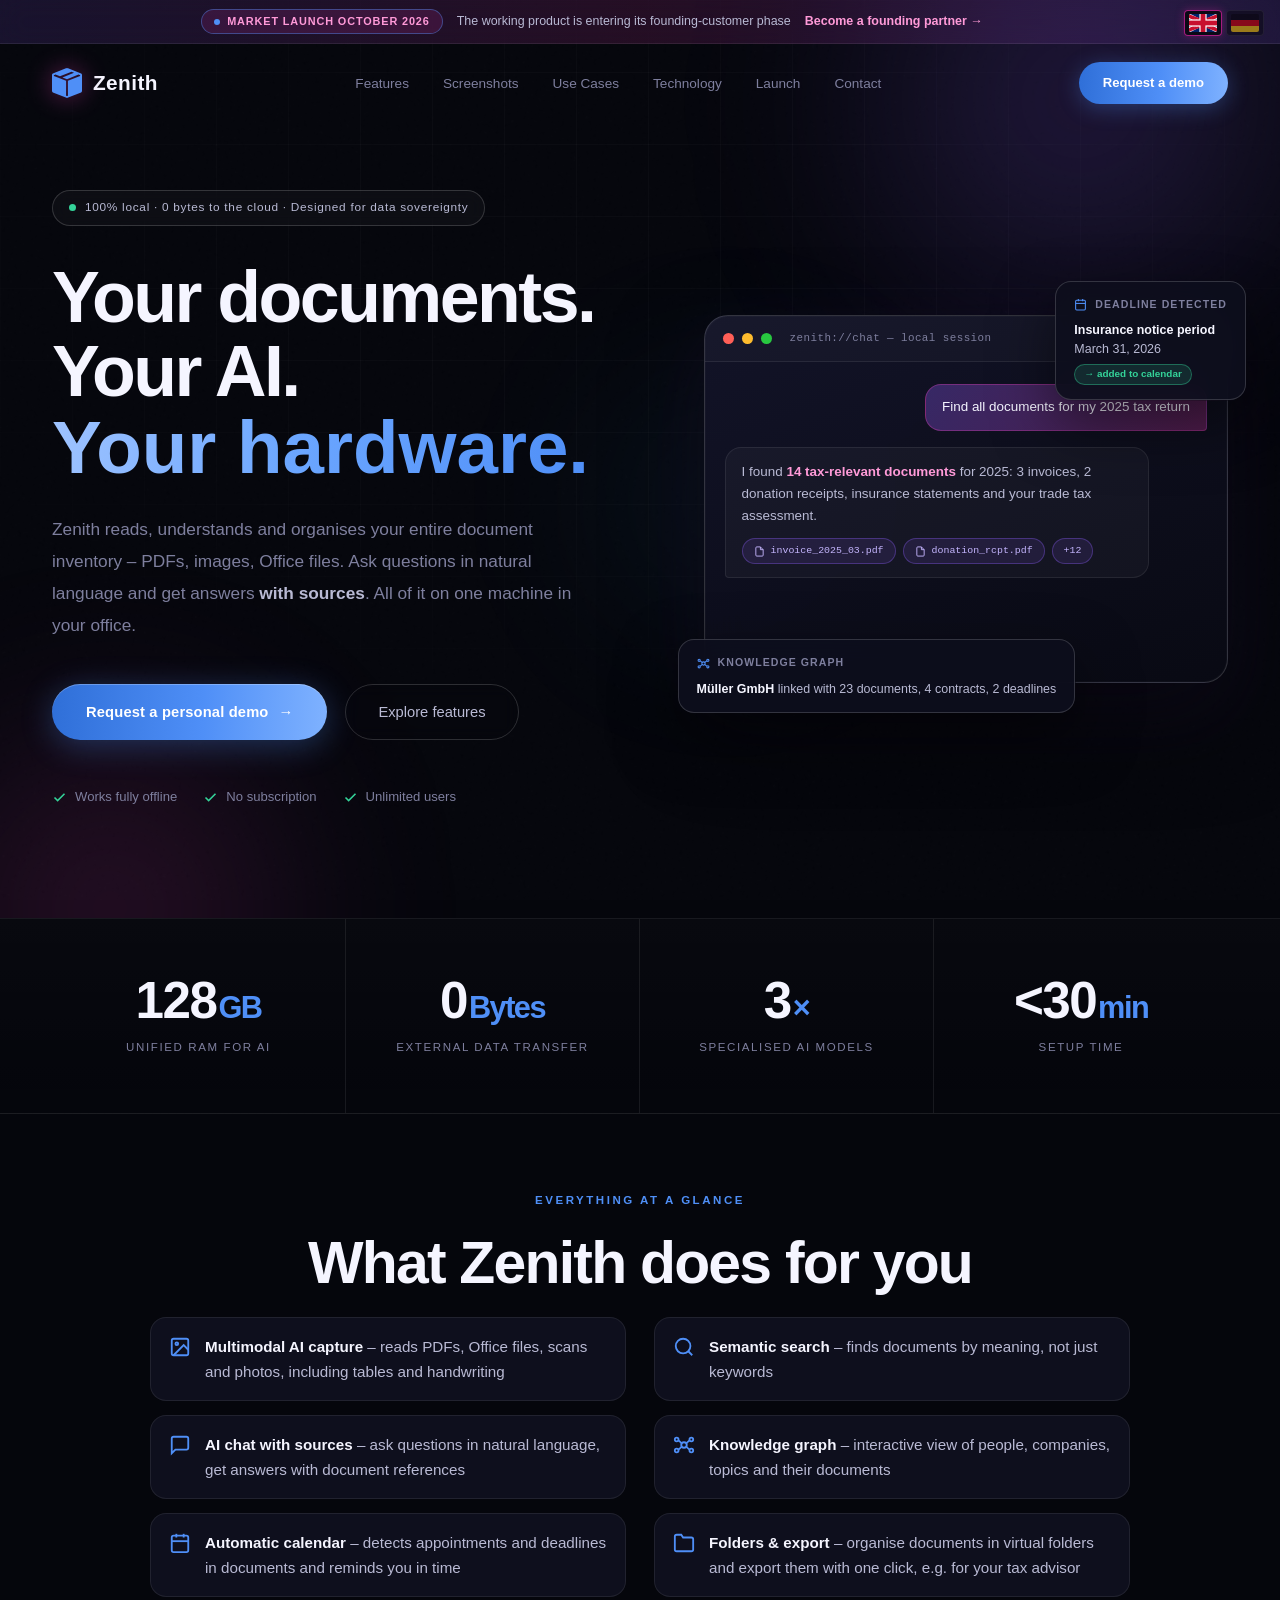
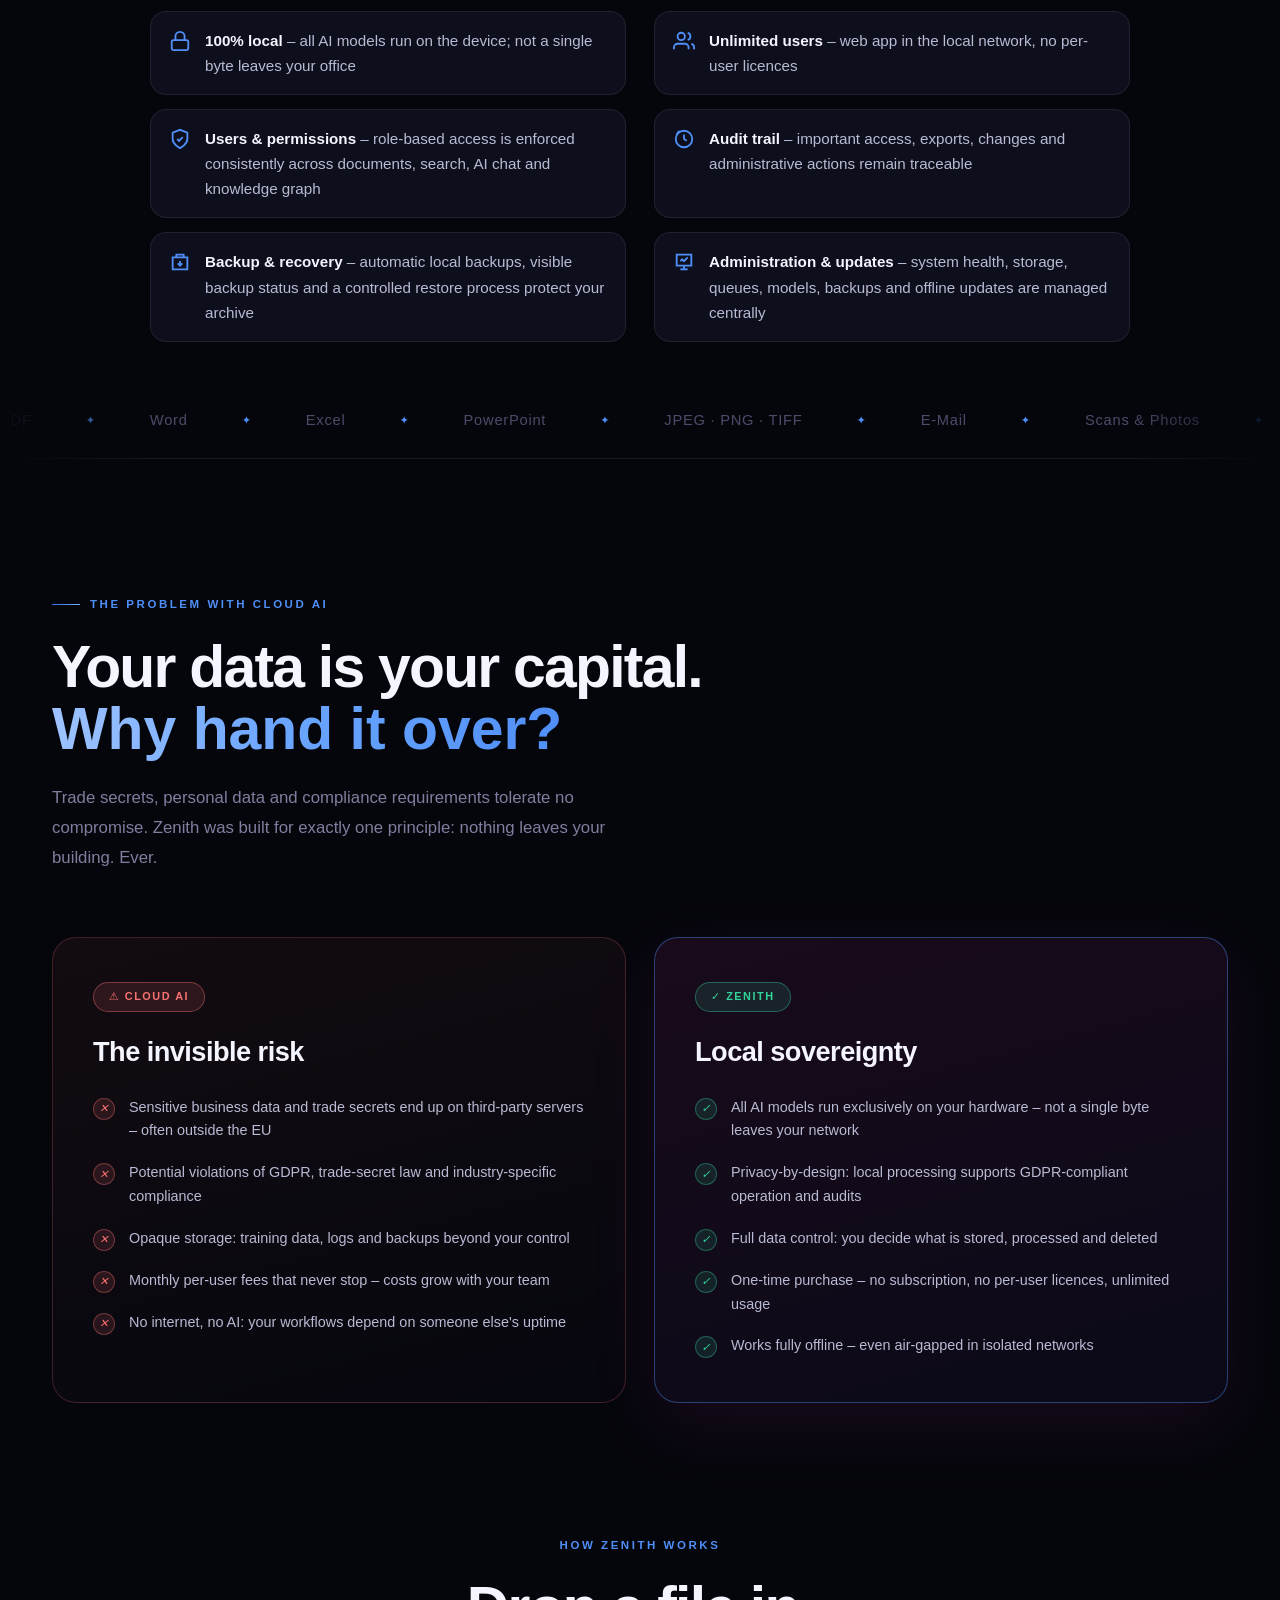
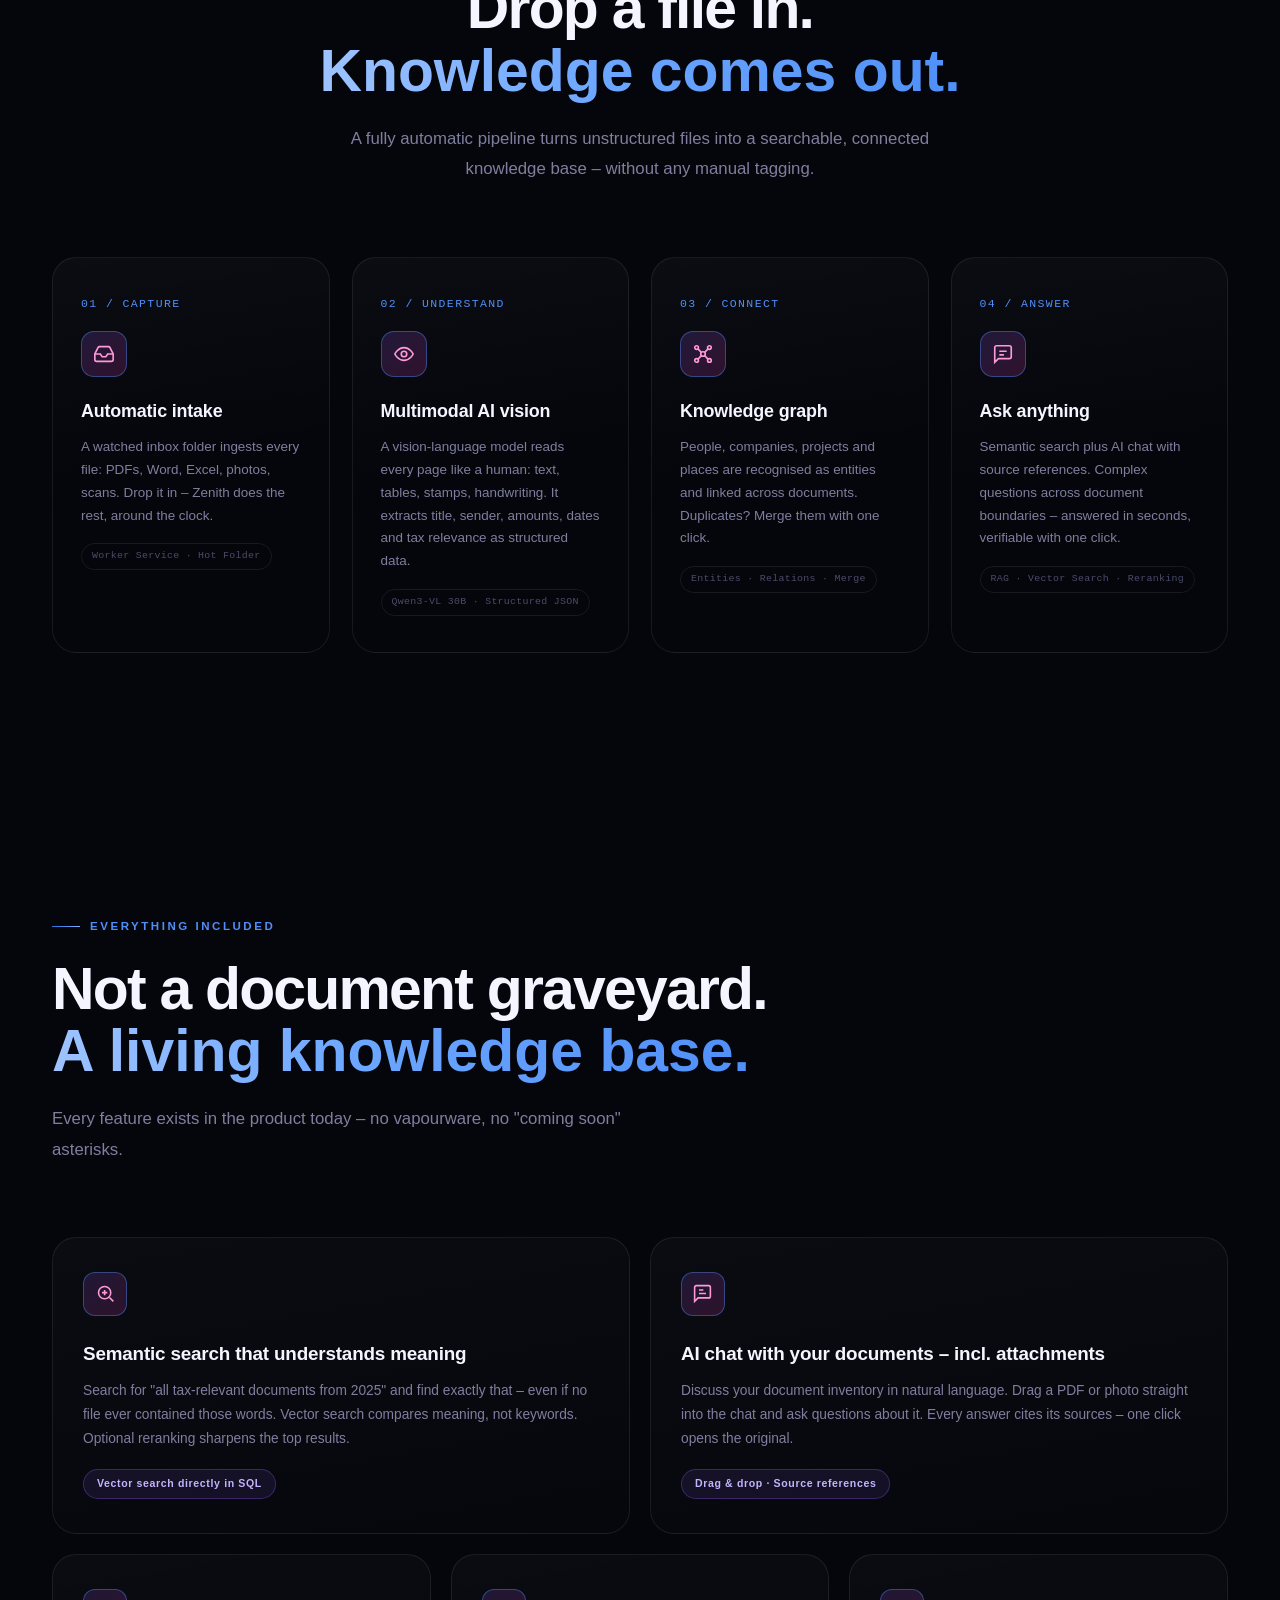
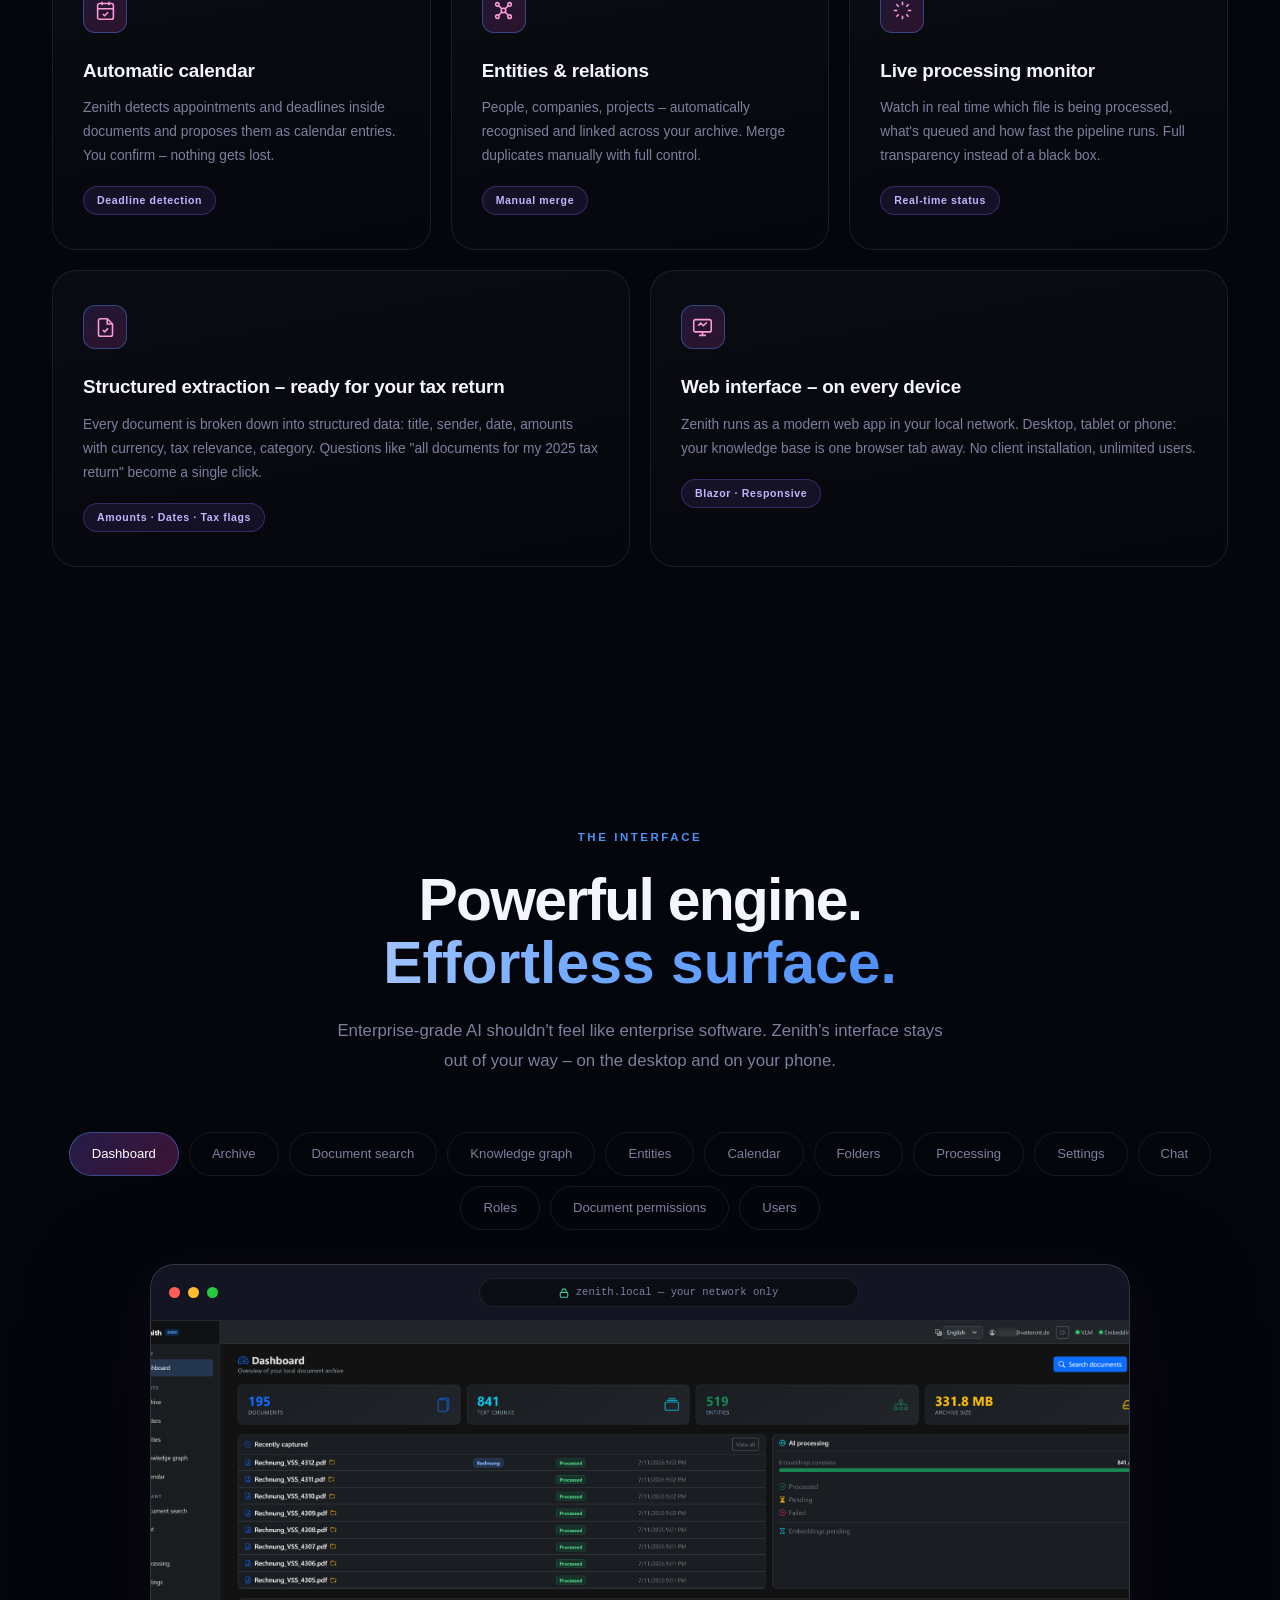
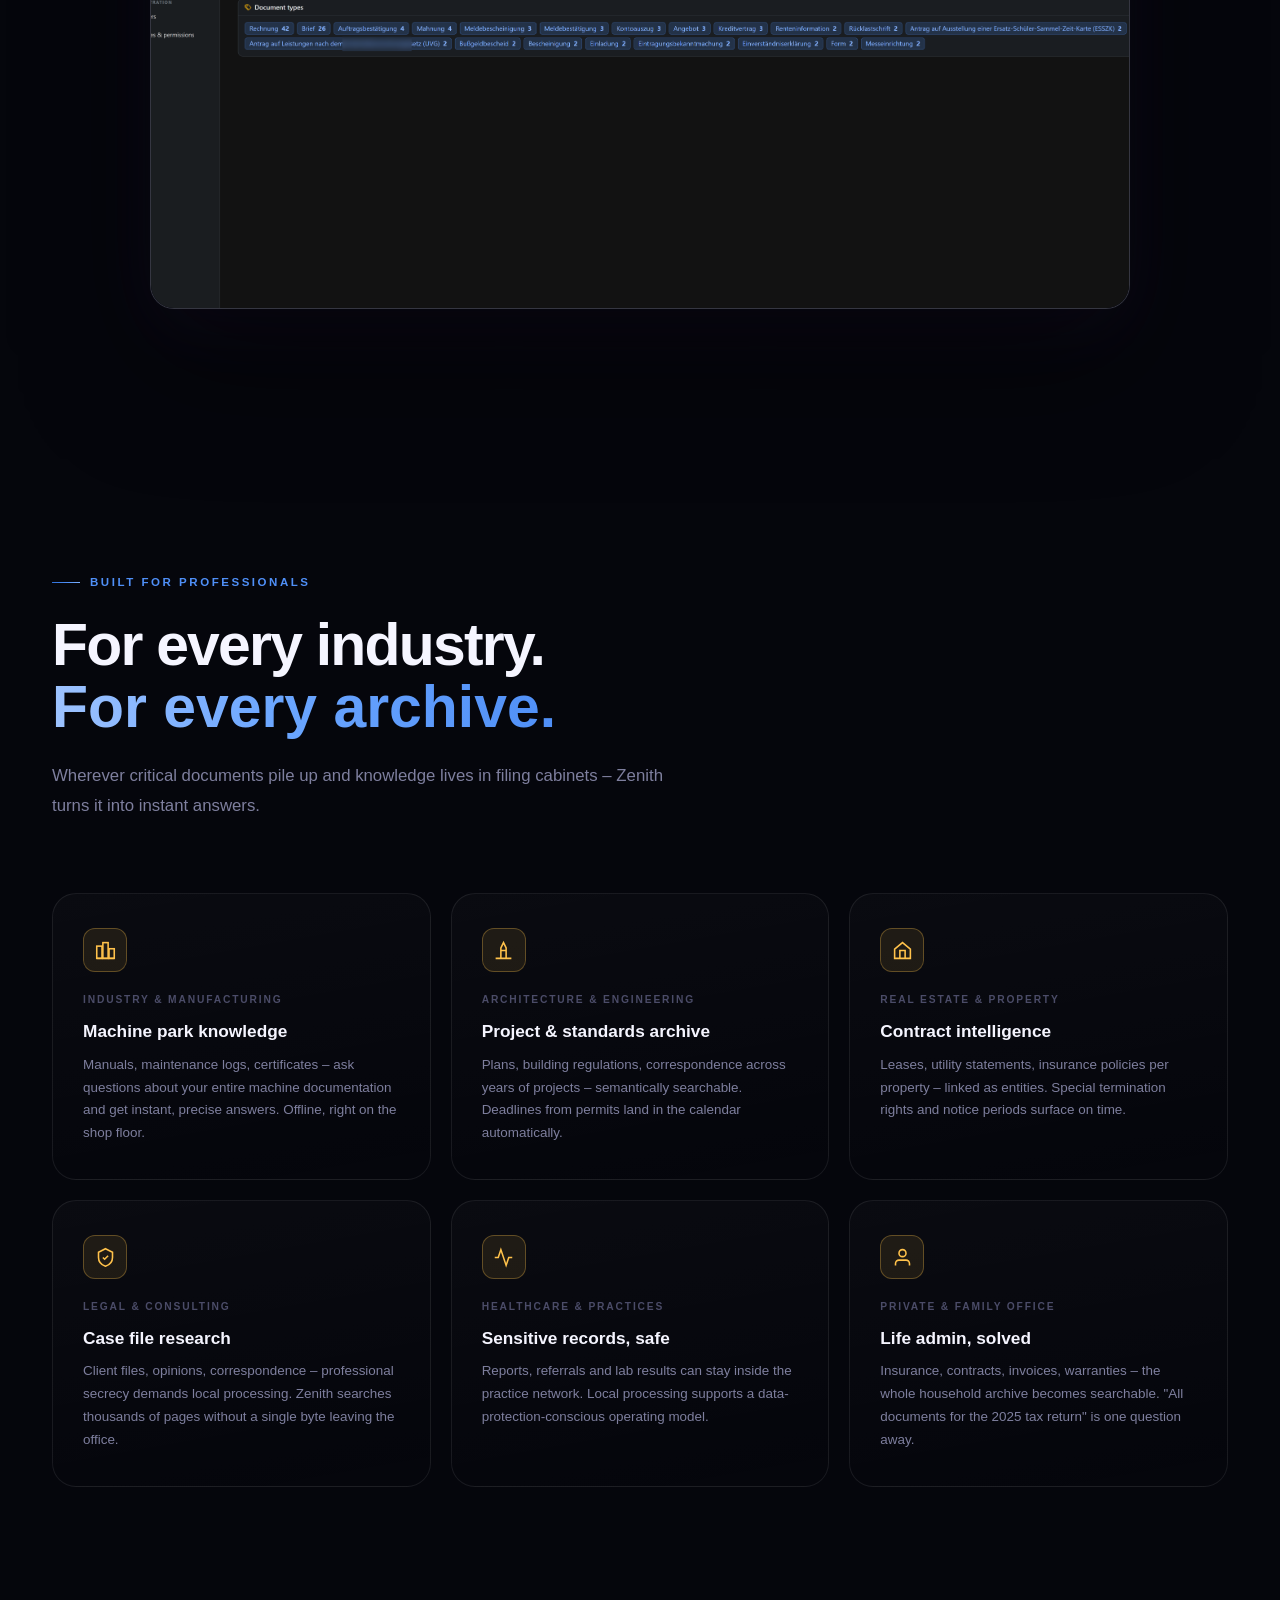
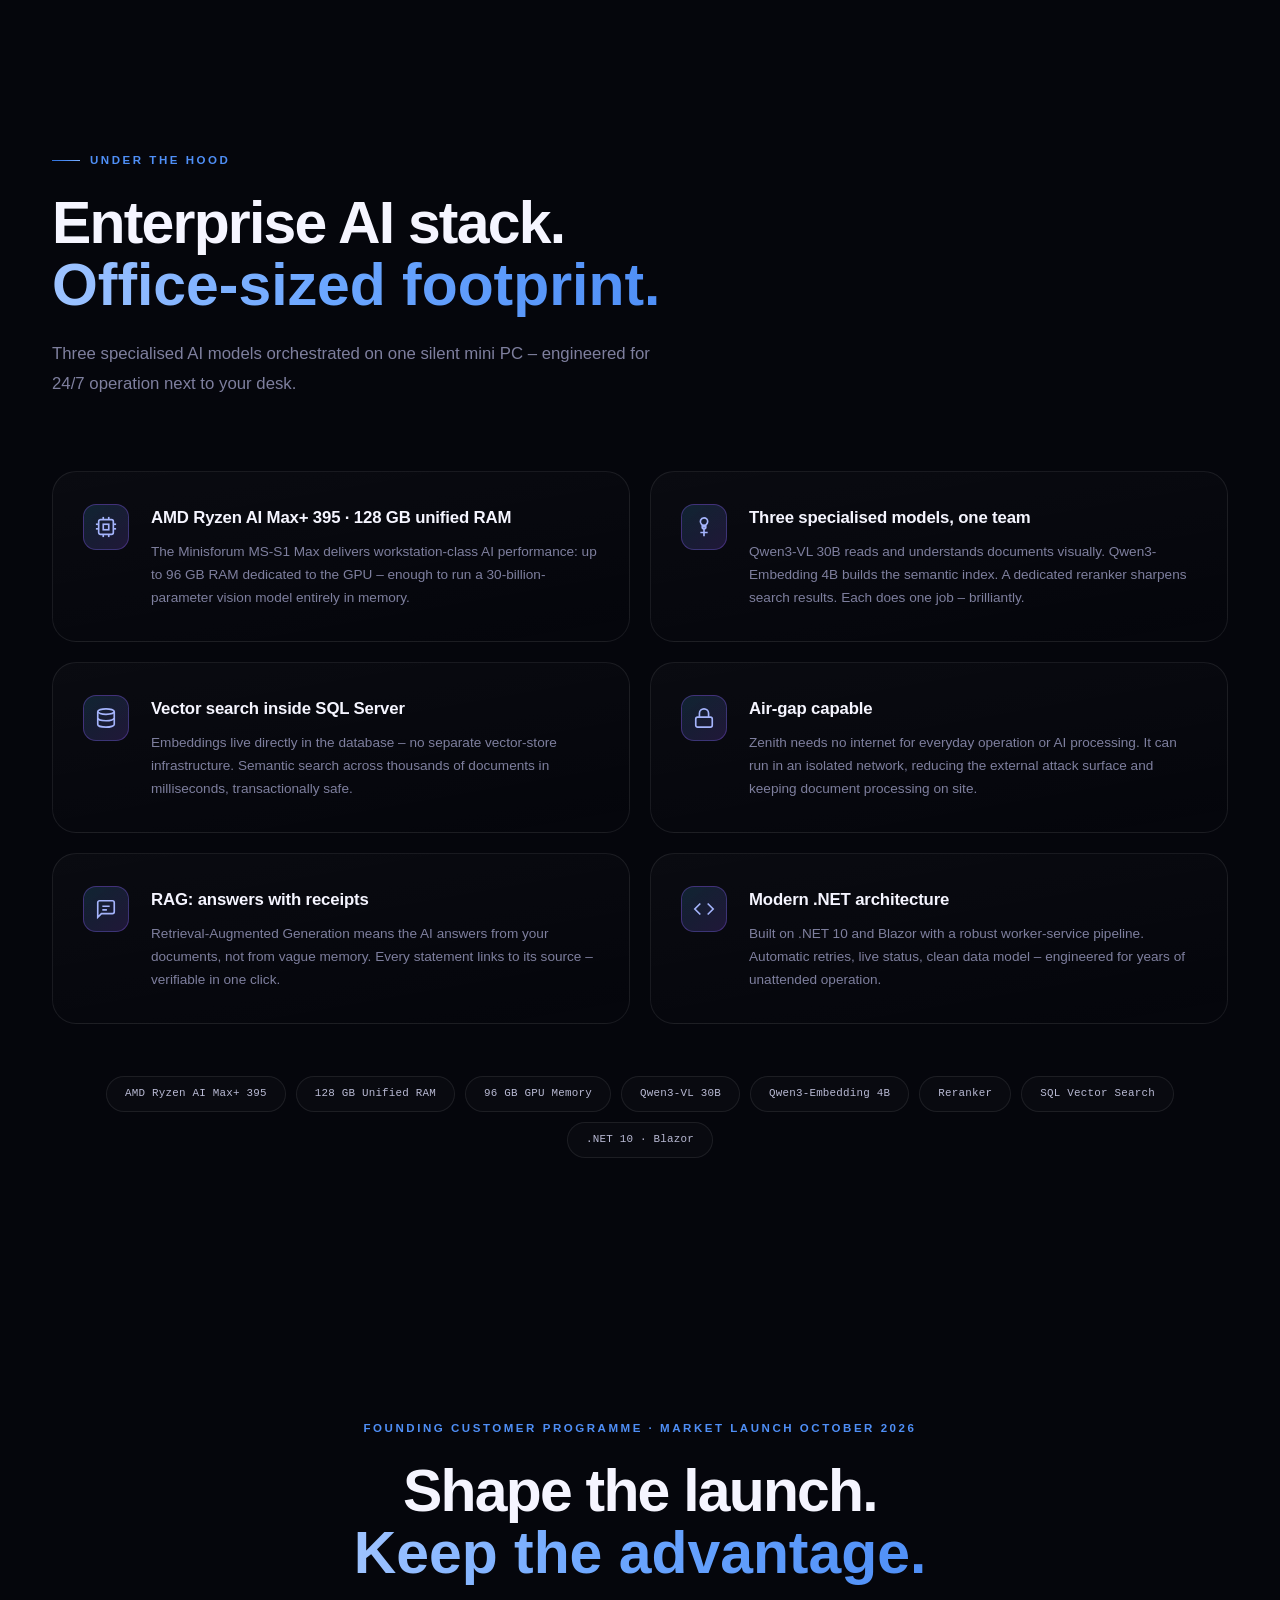
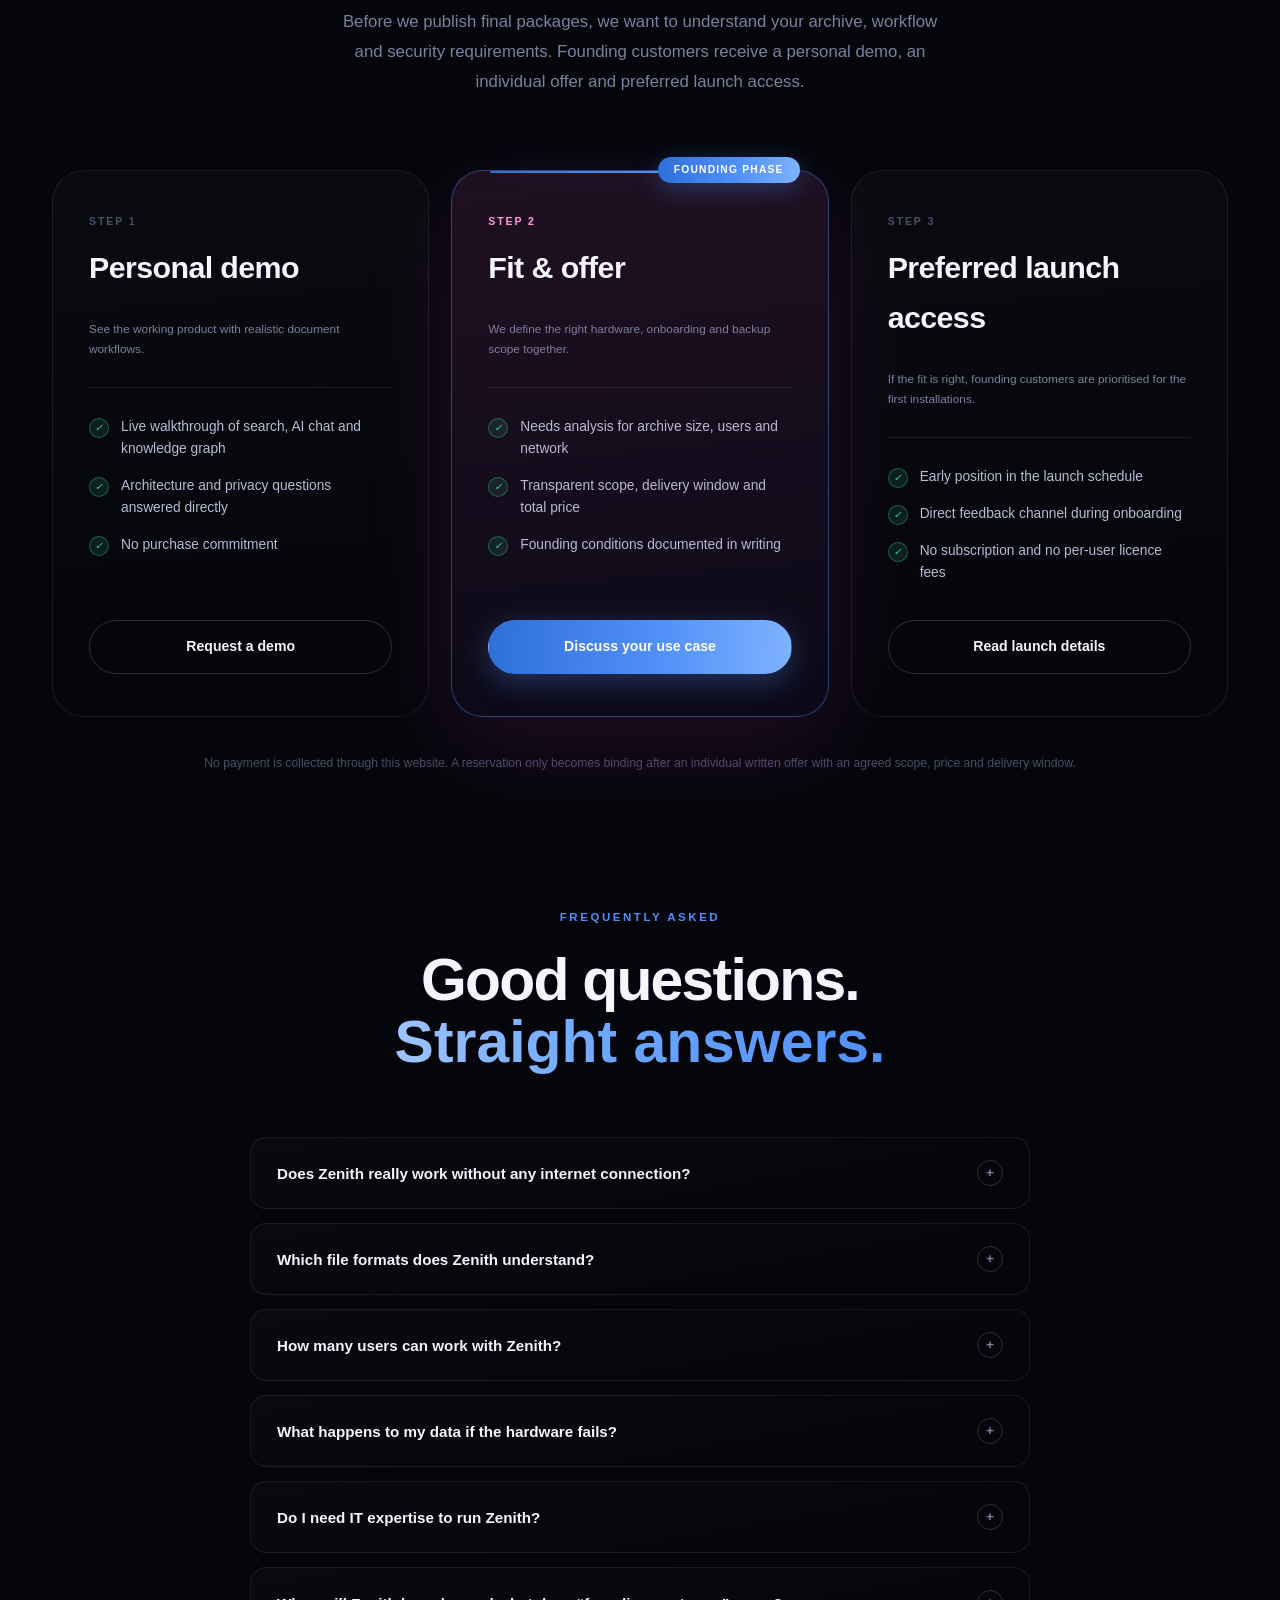
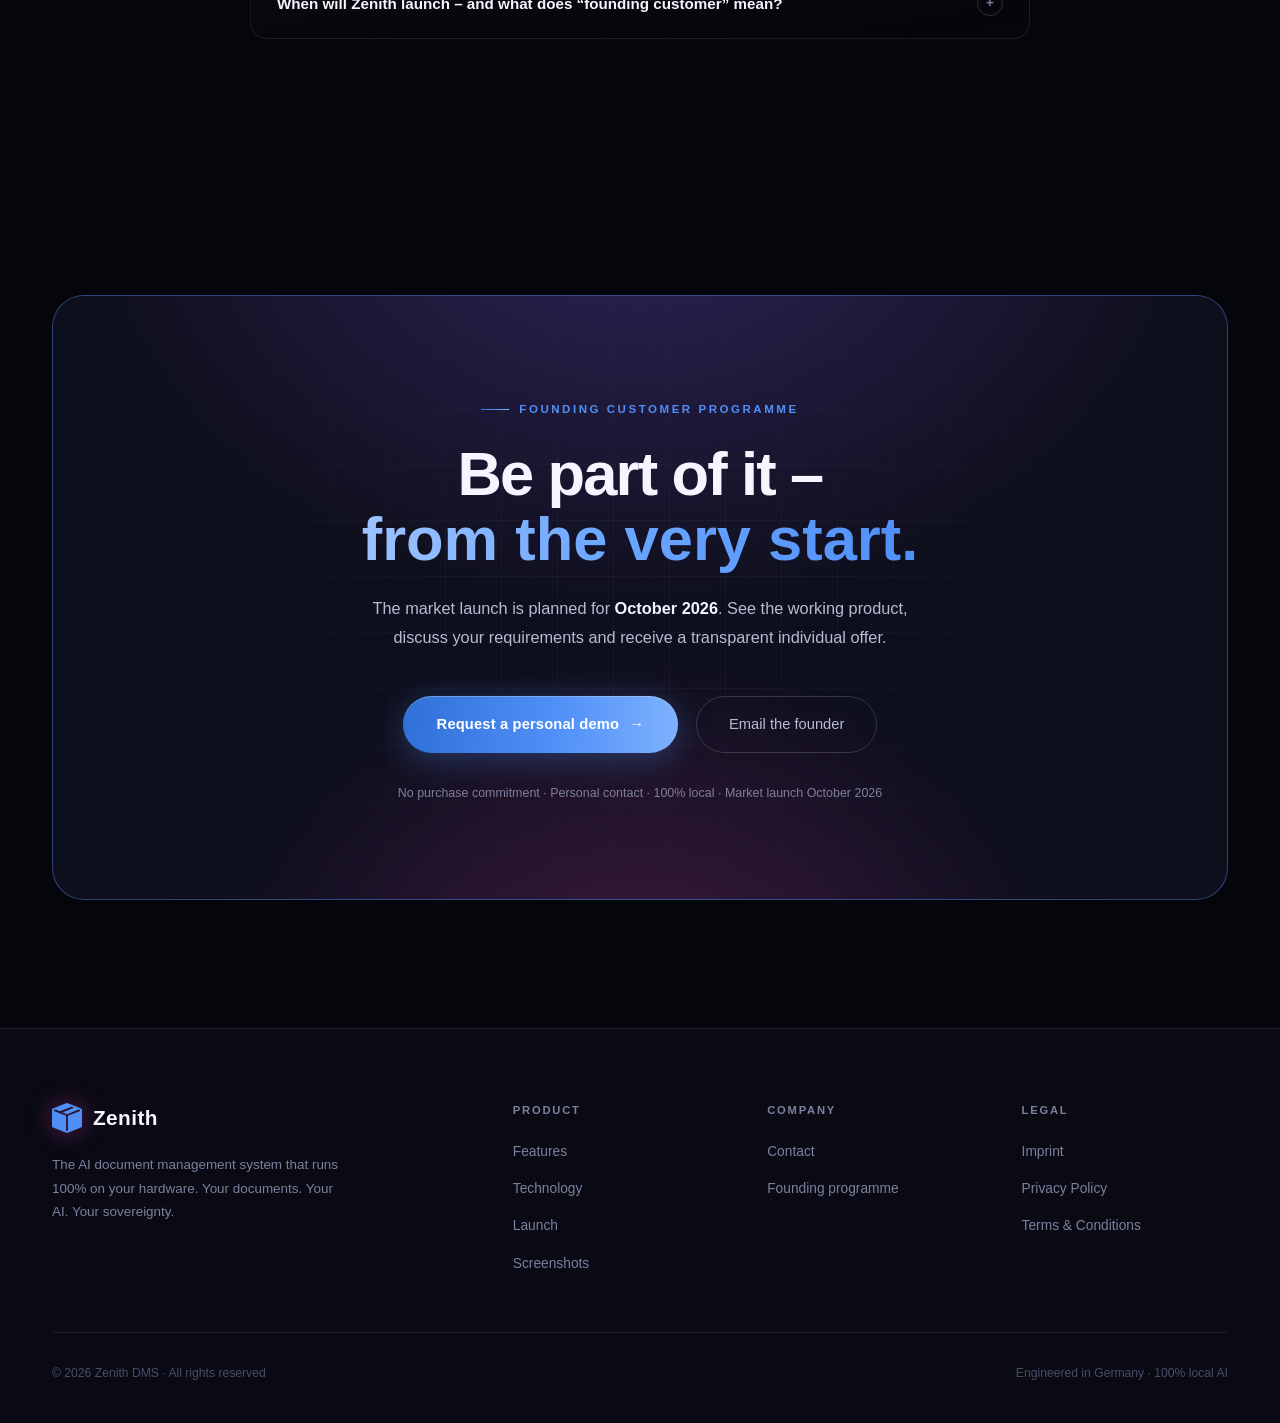
==== commit ea5f540a: "Merge branch 'main' of https://github.com/vatterott/Zenith" ====
--- a/index.html
+++ b/index.html
@@ -13,7 +13,7 @@
   <meta property="og:url" content="https://myzenith.org/" />
   <meta name="twitter:card" content="summary_large_image" />
 
-  <link rel="stylesheet" href="assets/style.css?v=20260804" />
+  <link rel="stylesheet" href="assets/style.css" />
 </head>
 <body>
 
@@ -21,9 +21,9 @@
 
   <!-- ═══ Announce bar ═══════════════════════════════════════ -->
   <div class="announce">
-    <span class="announce-badge"><span class="dot"></span><span data-i18n="announce.badge">Market launch October</span></span>
-    <span class="announce-text" data-i18n="announce.text">Zenith launches in October &nbsp;·&nbsp; Early-bird prices for pre-orders – limited units</span>
-    <a href="#pricing" class="announce-link" data-i18n="announce.link">Secure early-bird price →</a>
+    <span class="announce-badge"><span class="dot"></span><span data-i18n="announce.badge">Market launch October 2026</span></span>
+    <span class="announce-text" data-i18n="announce.text">The working product is entering its founding-customer phase</span>
+    <a href="#pricing" class="announce-link" data-i18n="announce.link">Become a founding partner →</a>
   </div>
 
   <!-- ═══ Header ═════════════════════════════════════════════ -->
@@ -39,10 +39,10 @@
           <li><a href="#screenshots" data-i18n="nav.screenshots">Screenshots</a></li>
           <li><a href="#industry" data-i18n="nav.industry">Use Cases</a></li>
           <li><a href="#technology" data-i18n="nav.technology">Technology</a></li>
-          <li><a href="#pricing" data-i18n="nav.pricing">Pricing</a></li>
+          <li><a href="#pricing" data-i18n="nav.pricing">Launch</a></li>
           <li><a href="kontakt.html" data-i18n="nav.contact">Contact</a></li>
         </ul>
-        <a href="#pricing" class="nav-cta" data-i18n="nav.kickstarter">Pre-order now</a>
+        <a href="kontakt.html" class="nav-cta" data-i18n="nav.kickstarter">Request a demo</a>
         <button class="nav-burger" aria-label="Menu"><span></span><span></span><span></span></button>
       </nav>
     </div>
@@ -53,7 +53,7 @@
     <a href="#screenshots" data-i18n="nav.screenshots">Screenshots</a>
     <a href="#industry" data-i18n="nav.industry">Use Cases</a>
     <a href="#technology" data-i18n="nav.technology">Technology</a>
-    <a href="#pricing" data-i18n="nav.pricing">Pricing</a>
+    <a href="#pricing" data-i18n="nav.pricing">Launch</a>
     <a href="kontakt.html" data-i18n="nav.contact">Contact</a>
   </div>
 
@@ -72,7 +72,7 @@
           <div class="hero-copy">
             <div class="hero-eyebrow" data-reveal>
               <span class="dot"></span>
-              <span data-i18n="hero.eyebrow">100% local · 0 bytes to the cloud · GDPR-compliant by design</span>
+              <span data-i18n="hero.eyebrow">100% local · 0 bytes to the cloud · Designed for data sovereignty</span>
             </div>
             <h1 class="hero-title" data-reveal style="--d:.08s">
               <span data-i18n="hero.h1">Your documents.<br />Your AI.<br /><span class="fx-serif fx-grad">Your hardware.</span></span>
@@ -81,7 +81,7 @@
               <span data-i18n="hero.sub">Zenith reads, understands and organises your entire document inventory – PDFs, images, Office files. Ask questions in natural language and get answers <strong>with sources</strong>. All of it on one machine in your office.</span>
             </p>
             <div class="hero-ctas" data-reveal style="--d:.24s">
-              <a href="#pricing" class="btn-primary"><span data-i18n="hero.cta1">Secure early-bird price</span> <span class="arr">→</span></a>
+              <a href="kontakt.html" class="btn-primary"><span data-i18n="hero.cta1">Request a personal demo</span> <span class="arr">→</span></a>
               <a href="#features" class="btn-ghost" data-i18n="hero.cta2">Explore features</a>
             </div>
             <div class="hero-proof" data-reveal style="--d:.32s">
@@ -117,7 +117,7 @@
       <div class="container">
         <div class="stats-grid">
           <div class="stat" data-reveal>
-            <div class="stat-num"><span data-count="128">0</span><span class="unit">GB</span></div>
+            <div class="stat-num"><span data-count="128">128</span><span class="unit">GB</span></div>
             <div class="stat-lbl" data-i18n="stats.ram">Unified RAM for AI</div>
           </div>
           <div class="stat" data-reveal style="--d:.08s">
@@ -125,11 +125,11 @@
             <div class="stat-lbl" data-i18n="stats.bytes">External data transfer</div>
           </div>
           <div class="stat" data-reveal style="--d:.16s">
-            <div class="stat-num"><span data-count="3">0</span><span class="unit">×</span></div>
+            <div class="stat-num"><span data-count="3">3</span><span class="unit">×</span></div>
             <div class="stat-lbl" data-i18n="stats.models">Specialised AI models</div>
           </div>
           <div class="stat" data-reveal style="--d:.24s">
-            <div class="stat-num">&lt;<span data-count="30">0</span><span class="unit">min</span></div>
+            <div class="stat-num">&lt;<span data-count="30">30</span><span class="unit">min</span></div>
             <div class="stat-lbl" data-i18n="stats.setup">Setup time</div>
           </div>
         </div>
@@ -153,6 +153,10 @@
           <div class="flist-item"><svg viewBox="0 0 24 24" fill="none" stroke="currentColor" stroke-width="2"><path d="M22 19a2 2 0 0 1-2 2H4a2 2 0 0 1-2-2V5a2 2 0 0 1 2-2h5l2 3h9a2 2 0 0 1 2 2z"/></svg><span data-i18n="flist.6"><strong>Folders &amp; export</strong> – organise documents in virtual folders and export them with one click, e.g. for your tax advisor</span></div>
           <div class="flist-item"><svg viewBox="0 0 24 24" fill="none" stroke="currentColor" stroke-width="2"><rect x="3" y="11" width="18" height="11" rx="2"/><path d="M7 11V7a5 5 0 0 1 10 0v4"/></svg><span data-i18n="flist.7"><strong>100% local</strong> – all AI models run on the device; not a single byte leaves your office</span></div>
           <div class="flist-item"><svg viewBox="0 0 24 24" fill="none" stroke="currentColor" stroke-width="2"><path d="M17 21v-2a4 4 0 0 0-4-4H5a4 4 0 0 0-4 4v2"/><circle cx="9" cy="7" r="4"/><path d="M23 21v-2a4 4 0 0 0-3-3.87"/><path d="M16 3.13a4 4 0 0 1 0 7.75"/></svg><span data-i18n="flist.8"><strong>Unlimited users</strong> – web app in the local network, no per-user licences</span></div>
+          <div class="flist-item"><svg viewBox="0 0 24 24" fill="none" stroke="currentColor" stroke-width="2"><path d="M12 22s8-4 8-10V5l-8-3-8 3v7c0 6 8 10 8 10z"/><path d="M9 12l2 2 4-4"/></svg><span data-i18n="flist.9"><strong>Users &amp; permissions</strong> – role-based access is enforced consistently across documents, search, AI chat and knowledge graph</span></div>
+          <div class="flist-item"><svg viewBox="0 0 24 24" fill="none" stroke="currentColor" stroke-width="2"><circle cx="12" cy="12" r="9"/><path d="M12 7v5l3 2"/><path d="M7 3l-3 4"/></svg><span data-i18n="flist.10"><strong>Audit trail</strong> – important access, exports, changes and administrative actions remain traceable</span></div>
+          <div class="flist-item"><svg viewBox="0 0 24 24" fill="none" stroke="currentColor" stroke-width="2"><path d="M4 7h16v13H4z"/><path d="M8 7V4h8v3"/><path d="M12 11v5"/><path d="M9.5 13.5L12 16l2.5-2.5"/></svg><span data-i18n="flist.11"><strong>Backup &amp; recovery</strong> – automatic local backups, visible backup status and a controlled restore process protect your archive</span></div>
+          <div class="flist-item"><svg viewBox="0 0 24 24" fill="none" stroke="currentColor" stroke-width="2"><path d="M4 4h16v12H4z"/><path d="M8 20h8"/><path d="M12 16v4"/><path d="M8 11l2-2 2 2 4-4"/></svg><span data-i18n="flist.12"><strong>Administration &amp; updates</strong> – system health, storage, queues, models, backups and offline updates are managed centrally</span></div>
         </div>
       </div>
     </section>
@@ -201,7 +205,7 @@
             <h3 data-i18n="problem.safe.h3">Local sovereignty</h3>
             <ul class="compare-list">
               <li><i class="ic ic--ok">✓</i><span data-i18n="problem.safe.1">All AI models run exclusively on your hardware – not a single byte leaves your network</span></li>
-              <li><i class="ic ic--ok">✓</i><span data-i18n="problem.safe.2">Privacy-by-design: GDPR compliance and audits become straightforward</span></li>
+              <li><i class="ic ic--ok">✓</i><span data-i18n="problem.safe.2">Privacy-by-design: local processing supports GDPR-compliant operation and audits</span></li>
               <li><i class="ic ic--ok">✓</i><span data-i18n="problem.safe.3">Full data control: you decide what is stored, processed and deleted</span></li>
               <li><i class="ic ic--ok">✓</i><span data-i18n="problem.safe.4">One-time purchase – no subscription, no per-user licences, unlimited usage</span></li>
               <li><i class="ic ic--ok">✓</i><span data-i18n="problem.safe.5">Works fully offline – even air-gapped in isolated networks</span></li>
@@ -392,7 +396,7 @@
             <div class="uc-icon"><svg viewBox="0 0 24 24" fill="none" stroke="currentColor" stroke-width="1.8"><path d="M22 12h-4l-3 9L9 3l-3 9H2"/></svg></div>
             <div class="uc-sector" data-i18n="uc.5.sector">Healthcare &amp; Practices</div>
             <h4 data-i18n="uc.5.h4">Sensitive records, safe</h4>
-            <p data-i18n="uc.5.p">Reports, referrals, lab results: maximum-sensitivity data stays inside the practice. Find any prior finding in seconds – GDPR-compliant by architecture.</p>
+            <p data-i18n="uc.5.p">Reports, referrals and lab results can stay inside the practice network. Local processing supports a data-protection-conscious operating model.</p>
           </div>
           <div class="uc-card" data-reveal style="--d:.16s">
             <div class="uc-icon"><svg viewBox="0 0 24 24" fill="none" stroke="currentColor" stroke-width="1.8"><path d="M20 21v-2a4 4 0 0 0-4-4H8a4 4 0 0 0-4 4v2"/><circle cx="12" cy="7" r="4"/></svg></div>
@@ -437,7 +441,7 @@
             <div class="tech-icon"><svg viewBox="0 0 24 24" fill="none" stroke="currentColor" stroke-width="1.8"><rect x="3" y="11" width="18" height="11" rx="2"/><path d="M7 11V7a5 5 0 0 1 10 0v4"/></svg></div>
             <div>
               <h4 data-i18n="tech.4.h4">Air-gap capable</h4>
-              <p data-i18n="tech.4.p">Zenith needs zero internet – not for setup, not for operation, not for the AI. Run it in a fully isolated network. Your data, physically unreachable.</p>
+              <p data-i18n="tech.4.p">Zenith needs no internet for everyday operation or AI processing. It can run in an isolated network, reducing the external attack surface and keeping document processing on site.</p>
             </div>
           </div>
           <div class="tech-card" data-reveal>
@@ -469,93 +473,57 @@
       </div>
     </section>
 
-    <!-- ═══ Pricing ══════════════════════════════════════════ -->
+    <!-- ═══ Founding programme ═══════════════════════════════ -->
     <section id="pricing" class="section">
       <div class="container">
         <div class="section-head--center">
-          <div class="kicker" data-reveal data-i18n="pricing.label">Early-bird prices until market launch in October</div>
-          <h2 class="section-title" data-reveal style="--d:.08s" data-i18n="pricing.title">Buy once.<br /><span class="fx-serif fx-grad">Own it forever.</span></h2>
-          <p class="section-lead" data-reveal style="--d:.16s" data-i18n="pricing.sub">Hardware + software as a complete package. No subscription, no per-user fees, no hidden costs. Delivered ready to run.</p>
+          <div class="kicker" data-reveal data-i18n="pricing.label">Founding Customer Programme · Market launch October 2026</div>
+          <h2 class="section-title" data-reveal style="--d:.08s" data-i18n="pricing.title">Shape the launch.<br /><span class="fx-serif fx-grad">Keep the advantage.</span></h2>
+          <p class="section-lead" data-reveal style="--d:.16s" data-i18n="pricing.sub">Before we publish final packages, we want to understand your archive, workflow and security requirements. Founding customers receive a personal demo, an individual offer and preferred launch access.</p>
         </div>
 
         <div class="plans">
           <div class="plan" data-reveal>
-            <div class="plan-tier" data-i18n="pricing.base.tier">Ready to work</div>
-            <div class="plan-name">Base</div>
-            <div class="plan-price"><span class="plan-price-old">3.990 €</span>3.490 €</div>
-            <div class="plan-note" data-i18n="pricing.base.note">Early-bird pre-order price · regular 3.990 € from October</div>
+            <div class="plan-tier" data-i18n="pricing.base.tier">Step 1</div>
+            <div class="plan-name" data-i18n="pricing.base.name">Personal demo</div>
+            <div class="plan-note" data-i18n="pricing.base.note">See the working product with realistic document workflows.</div>
             <div class="plan-divider"></div>
             <ul class="plan-feats">
-              <li><i class="ic ic--ok">✓</i><span data-i18n="pricing.base.f1">High-end AI mini server (AMD Ryzen AI Max+, 128 GB unified RAM)</span></li>
-              <li><i class="ic ic--ok">✓</i><span data-i18n="pricing.base.f2">Zenith pre-installed &amp; configured</span></li>
-              <li><i class="ic ic--ok">✓</i><span data-i18n="pricing.base.f3">All AI features · unlimited users</span></li>
-              <li><i class="ic ic--ok">✓</i><span data-i18n="pricing.base.f4">100% local – 0 bytes external transfer</span></li>
-              <li><i class="ic ic--ok">✓</i><span data-i18n="pricing.base.f5">12 months software updates</span></li>
-              <li><i class="ic ic--ok">✓</i><span data-i18n="pricing.base.f6">Setup guide &amp; email support</span></li>
+              <li><i class="ic ic--ok">✓</i><span data-i18n="pricing.base.f1">Live walkthrough of search, AI chat and knowledge graph</span></li>
+              <li><i class="ic ic--ok">✓</i><span data-i18n="pricing.base.f2">Architecture and privacy questions answered directly</span></li>
+              <li><i class="ic ic--ok">✓</i><span data-i18n="pricing.base.f3">No purchase commitment</span></li>
             </ul>
-            <a href="#cta" class="plan-cta" data-i18n="pricing.base.btn">Pre-order Base</a>
+            <a href="kontakt.html" class="plan-cta" data-i18n="pricing.base.btn">Request a demo</a>
           </div>
 
           <div class="plan plan--featured" data-reveal style="--d:.1s">
-            <div class="plan-flag" data-i18n="pricing.pro.flag">Most popular</div>
-            <div class="plan-tier" data-i18n="pricing.pro.tier">For companies &amp; teams</div>
-            <div class="plan-name">Professional</div>
-            <div class="plan-price"><span class="plan-price-old">5.990 €</span>4.990 €</div>
-            <div class="plan-note" data-i18n="pricing.pro.note">Early-bird pre-order price · regular 5.990 € from October</div>
+            <div class="plan-flag" data-i18n="pricing.pro.flag">Founding phase</div>
+            <div class="plan-tier" data-i18n="pricing.pro.tier">Step 2</div>
+            <div class="plan-name" data-i18n="pricing.pro.name">Fit &amp; offer</div>
+            <div class="plan-note" data-i18n="pricing.pro.note">We define the right hardware, onboarding and backup scope together.</div>
             <div class="plan-divider"></div>
             <ul class="plan-feats">
-              <li><i class="ic ic--ok">✓</i><span data-i18n="pricing.pro.f1">Everything from BASE</span></li>
-              <li><i class="ic ic--ok">✓</i><span data-i18n="pricing.pro.f2">External RAID backup system against data loss</span></li>
-              <li><i class="ic ic--ok">✓</i><span data-i18n="pricing.pro.f3">Automatic local backups</span></li>
-              <li><i class="ic ic--ok">✓</i><span data-i18n="pricing.pro.f4">Personal onboarding session (remote)</span></li>
-              <li><i class="ic ic--ok">✓</i><span data-i18n="pricing.pro.f5">24 months software updates</span></li>
-              <li><i class="ic ic--ok">✓</i><span data-i18n="pricing.pro.f6">Priority email support</span></li>
+              <li><i class="ic ic--ok">✓</i><span data-i18n="pricing.pro.f1">Needs analysis for archive size, users and network</span></li>
+              <li><i class="ic ic--ok">✓</i><span data-i18n="pricing.pro.f2">Transparent scope, delivery window and total price</span></li>
+              <li><i class="ic ic--ok">✓</i><span data-i18n="pricing.pro.f3">Founding conditions documented in writing</span></li>
             </ul>
-            <a href="#cta" class="plan-cta" data-i18n="pricing.pro.btn">Pre-order Professional</a>
+            <a href="kontakt.html" class="plan-cta" data-i18n="pricing.pro.btn">Discuss your use case</a>
           </div>
 
           <div class="plan" data-reveal style="--d:.2s">
-            <div class="plan-tier" data-i18n="pricing.prem.tier">For enterprise &amp; regulated sectors</div>
-            <div class="plan-name">Premium</div>
-            <div class="plan-price"><span class="plan-price-old">8.490 €</span>6.990 €</div>
-            <div class="plan-note" data-i18n="pricing.prem.note">Early-bird pre-order price · regular 8.490 € from October</div>
+            <div class="plan-tier" data-i18n="pricing.prem.tier">Step 3</div>
+            <div class="plan-name" data-i18n="pricing.prem.name">Preferred launch access</div>
+            <div class="plan-note" data-i18n="pricing.prem.note">If the fit is right, founding customers are prioritised for the first installations.</div>
             <div class="plan-divider"></div>
             <ul class="plan-feats">
-              <li><i class="ic ic--ok">✓</i><span data-i18n="pricing.prem.f1">Everything from PROFESSIONAL</span></li>
-              <li><i class="ic ic--ok">✓</i><span data-i18n="pricing.prem.f2">Complete setup &amp; integration by Zenith experts</span></li>
-              <li><i class="ic ic--ok">✓</i><span data-i18n="pricing.prem.f3">Migration of your existing document archive</span></li>
-              <li><i class="ic ic--ok">✓</i><span data-i18n="pricing.prem.f4">36 months software updates &amp; priority support</span></li>
-              <li><i class="ic ic--ok">✓</i><span data-i18n="pricing.prem.f5">Guaranteed 24h response time for incidents</span></li>
-              <li><i class="ic ic--ok">✓</i><span data-i18n="pricing.prem.f6">Personal account manager</span></li>
+              <li><i class="ic ic--ok">✓</i><span data-i18n="pricing.prem.f1">Early position in the launch schedule</span></li>
+              <li><i class="ic ic--ok">✓</i><span data-i18n="pricing.prem.f2">Direct feedback channel during onboarding</span></li>
+              <li><i class="ic ic--ok">✓</i><span data-i18n="pricing.prem.f3">No subscription and no per-user licence fees</span></li>
             </ul>
-            <a href="#cta" class="plan-cta" data-i18n="pricing.prem.btn">Pre-order Premium</a>
-          </div>
-        </div>
-
-        <div class="tco" data-reveal>
-          <div class="tco-head">
-            <h3><span data-i18n="tco.header">What does AI really cost you?</span><span data-i18n="tco.subheader">Total cost of ownership – 3-year comparison</span></h3>
-          </div>
-          <div class="tco-grid">
-            <div class="tco-col tco-col--cloud">
-              <div class="tco-label" data-i18n="tco.cloud.label">Typical cloud AI solution</div>
-              <div class="tco-title" data-i18n="tco.cloud.title">SaaS subscription</div>
-              <div class="tco-calc" data-i18n="tco.cloud.calc"><code>30 €</code> / month per user<br />× <code>10 users</code><br />× <code>36 months</code> (3 years)<br />= ongoing costs, forever</div>
-              <div class="tco-total">10.800 €</div>
-              <div class="tco-verdict" data-i18n="tco.cloud.verdict">— and your data sits with the provider.</div>
-            </div>
-            <div class="tco-vs">VS</div>
-            <div class="tco-col tco-col--zenith">
-              <div class="tco-label" data-i18n="tco.zen.label">Zenith Professional</div>
-              <div class="tco-title" data-i18n="tco.zen.title">Once. Forever.</div>
-              <div class="tco-calc" data-i18n="tco.zen.calc">Single payment, hardware &amp; software<br />No monthly fees<br />No per-user licences<br />Unlimited usage</div>
-              <div class="tco-total">4.990 €</div>
-              <div class="tco-verdict" data-i18n="tco.zen.verdict">— and your data stays with you.</div>
-            </div>
-          </div>
-        </div>
-
-        <p class="pricing-footnote"><span data-i18n="pricing.footnote">All prices excl. VAT &nbsp;·&nbsp; One-time payment – no ongoing costs &nbsp;·&nbsp; Early-bird prices valid for pre-orders until market launch in October</span></p>
+            <a href="#faq" class="plan-cta" data-i18n="pricing.prem.btn">Read launch details</a>
+          </div>
+        </div>
+        <p class="pricing-footnote"><span data-i18n="pricing.footnote">No payment is collected through this website. A reservation only becomes binding after an individual written offer with an agreed scope, price and delivery window.</span></p>
       </div>
     </section>
 
@@ -582,15 +550,15 @@
           </details>
           <details class="faq-item">
             <summary><span data-i18n="faq.4.q">What happens to my data if the hardware fails?</span><span class="faq-plus">+</span></summary>
-            <p class="faq-a" data-i18n="faq.4.a">Your original files always stay in your file system – Zenith works with copies and indexes. The Professional and Premium packages additionally include an external RAID system and automatic local backups for business-critical redundancy.</p>
+            <p class="faq-a" data-i18n="faq.4.a">Your original files stay in your file system – Zenith works with copies and indexes. Backup requirements are defined during the needs assessment; an external local backup can be included in the individual offer.</p>
           </details>
           <details class="faq-item">
             <summary><span data-i18n="faq.5.q">Do I need IT expertise to run Zenith?</span><span class="faq-plus">+</span></summary>
-            <p class="faq-a" data-i18n="faq.5.a">No. The device arrives pre-installed and configured – connect power and network, open the browser, done. Setup takes less than 30 minutes. The Premium package even includes remote setup by our experts.</p>
+            <p class="faq-a" data-i18n="faq.5.a">No. Zenith is delivered pre-installed and configured for the agreed environment. The exact installation and onboarding scope is documented in your individual offer.</p>
           </details>
           <details class="faq-item">
-            <summary><span data-i18n="faq.6.q">When will Zenith ship – and how does the early-bird price work?</span><span class="faq-plus">+</span></summary>
-            <p class="faq-a" data-i18n="faq.6.a">Zenith launches in October. Anyone who pre-orders before market launch secures the discounted early-bird price shown above – with full warranty and 14-day right of return. Pre-orders are delivered first, in the order they were received.</p>
+            <summary><span data-i18n="faq.6.q">When will Zenith launch – and what does “founding customer” mean?</span><span class="faq-plus">+</span></summary>
+            <p class="faq-a" data-i18n="faq.6.a">The market launch is planned for October 2026. Before then, we invite interested organisations to a personal demo and needs assessment. If both sides see a good fit, you receive an individual written offer with a defined scope, total price and delivery window. Contacting us or attending a demo creates no purchase obligation.</p>
           </details>
         </div>
       </div>
@@ -601,14 +569,14 @@
       <div class="container">
         <div class="cta-panel" data-reveal>
           <div class="grid-overlay" aria-hidden="true"></div>
-          <div class="kicker" style="justify-content:center;" data-i18n="cta.label">Limited early-bird units</div>
+          <div class="kicker" style="justify-content:center;" data-i18n="cta.label">Founding Customer Programme</div>
           <h2 class="cta-title" data-i18n="cta.h2">Be part of it –<br /><span class="fx-serif fx-grad">from the very start.</span></h2>
-          <p class="cta-sub" data-i18n="cta.p">Zenith launches in <strong>October</strong>. Pre-order now and secure your unit at the early-bird price – available only until market launch.</p>
+          <p class="cta-sub" data-i18n="cta.p">The market launch is planned for <strong>October 2026</strong>. See the working product, discuss your requirements and receive a transparent individual offer.</p>
           <div class="cta-actions">
-            <a href="mailto:sales@myzenith.org?subject=Zenith Pre-Order" class="btn-primary"><span data-i18n="cta.btn1">Pre-order at early-bird price</span> <span class="arr">→</span></a>
-            <a href="mailto:info@myzenith.org?subject=Zenith DMS Enquiry" class="btn-ghost" data-i18n="cta.btn2">Get in touch</a>
-          </div>
-          <p class="cta-note" data-i18n="cta.sub">One-time licence · No subscription costs · 100% local · Market launch October</p>
+            <a href="kontakt.html" class="btn-primary"><span data-i18n="cta.btn1">Request a personal demo</span> <span class="arr">→</span></a>
+            <a href="mailto:sales@myzenith.org?subject=Zenith Founding Customer Programme" class="btn-ghost" data-i18n="cta.btn2">Email the founder</a>
+          </div>
+          <p class="cta-note" data-i18n="cta.sub">No purchase commitment · Personal contact · 100% local · Market launch October 2026</p>
         </div>
       </div>
     </section>
@@ -631,7 +599,7 @@
           <ul class="foot-links">
             <li><a href="#features" data-i18n="nav.features">Features</a></li>
             <li><a href="#technology" data-i18n="nav.technology">Technology</a></li>
-            <li><a href="#pricing" data-i18n="nav.pricing">Pricing</a></li>
+            <li><a href="#pricing" data-i18n="nav.pricing">Launch</a></li>
             <li><a href="#screenshots" data-i18n="nav.screenshots">Screenshots</a></li>
           </ul>
         </div>
@@ -639,7 +607,7 @@
           <h5 data-i18n="footer.col.company">Company</h5>
           <ul class="foot-links">
             <li><a href="kontakt.html" data-i18n="footer.contact">Contact</a></li>
-            <li><a href="index.html#pricing">Pre-order</a></li>
+            <li><a href="index.html#pricing" data-i18n="footer.founding">Founding programme</a></li>
           </ul>
         </div>
         <div class="foot-col">
@@ -665,7 +633,7 @@
     <div class="lightbox-caption"></div>
   </div>
 
-  <script src="assets/main.js" defer></script>
-  <script src="assets/lang.js" defer></script>
+  <script src="assets/main.js?v=20260710" defer></script>
+  <script src="assets/lang.js?v=20260711" defer></script>
 </body>
 </html>
--- a/assets/style.css
+++ b/assets/style.css
@@ -1473,6 +1473,9 @@
 }
 @media (max-width: 640px) {
   .container { padding: 0 20px; }
+  .announce { padding: 0 88px 0 10px; gap: 0; }
+  .announce-link { display: none; }
+  .announce-badge { max-width: 100%; padding: 3px 8px; font-size: .56rem; overflow: hidden; text-overflow: ellipsis; }
   #hero { padding-top: 160px; }
   .hero-ctas .btn-primary, .hero-ctas .btn-ghost { width: 100%; justify-content: center; }
   .pipe-grid { grid-template-columns: 1fr; }
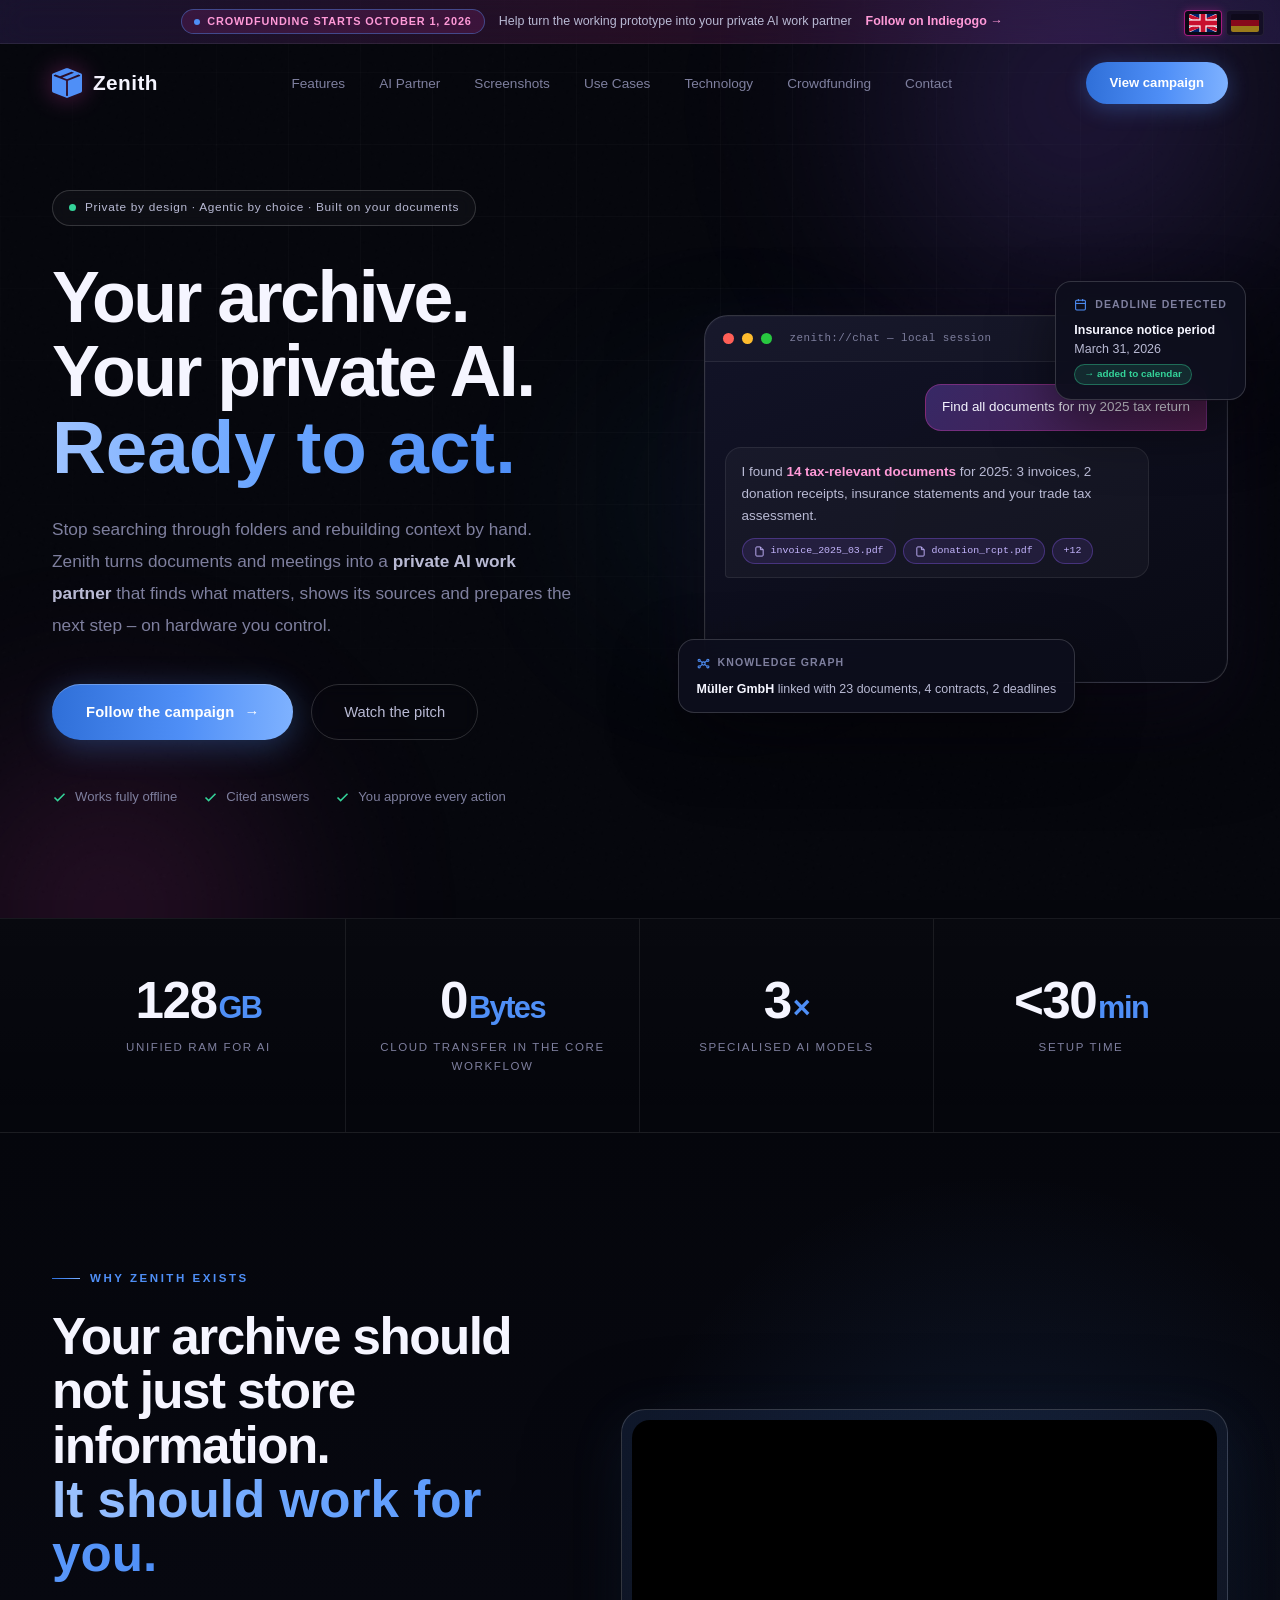
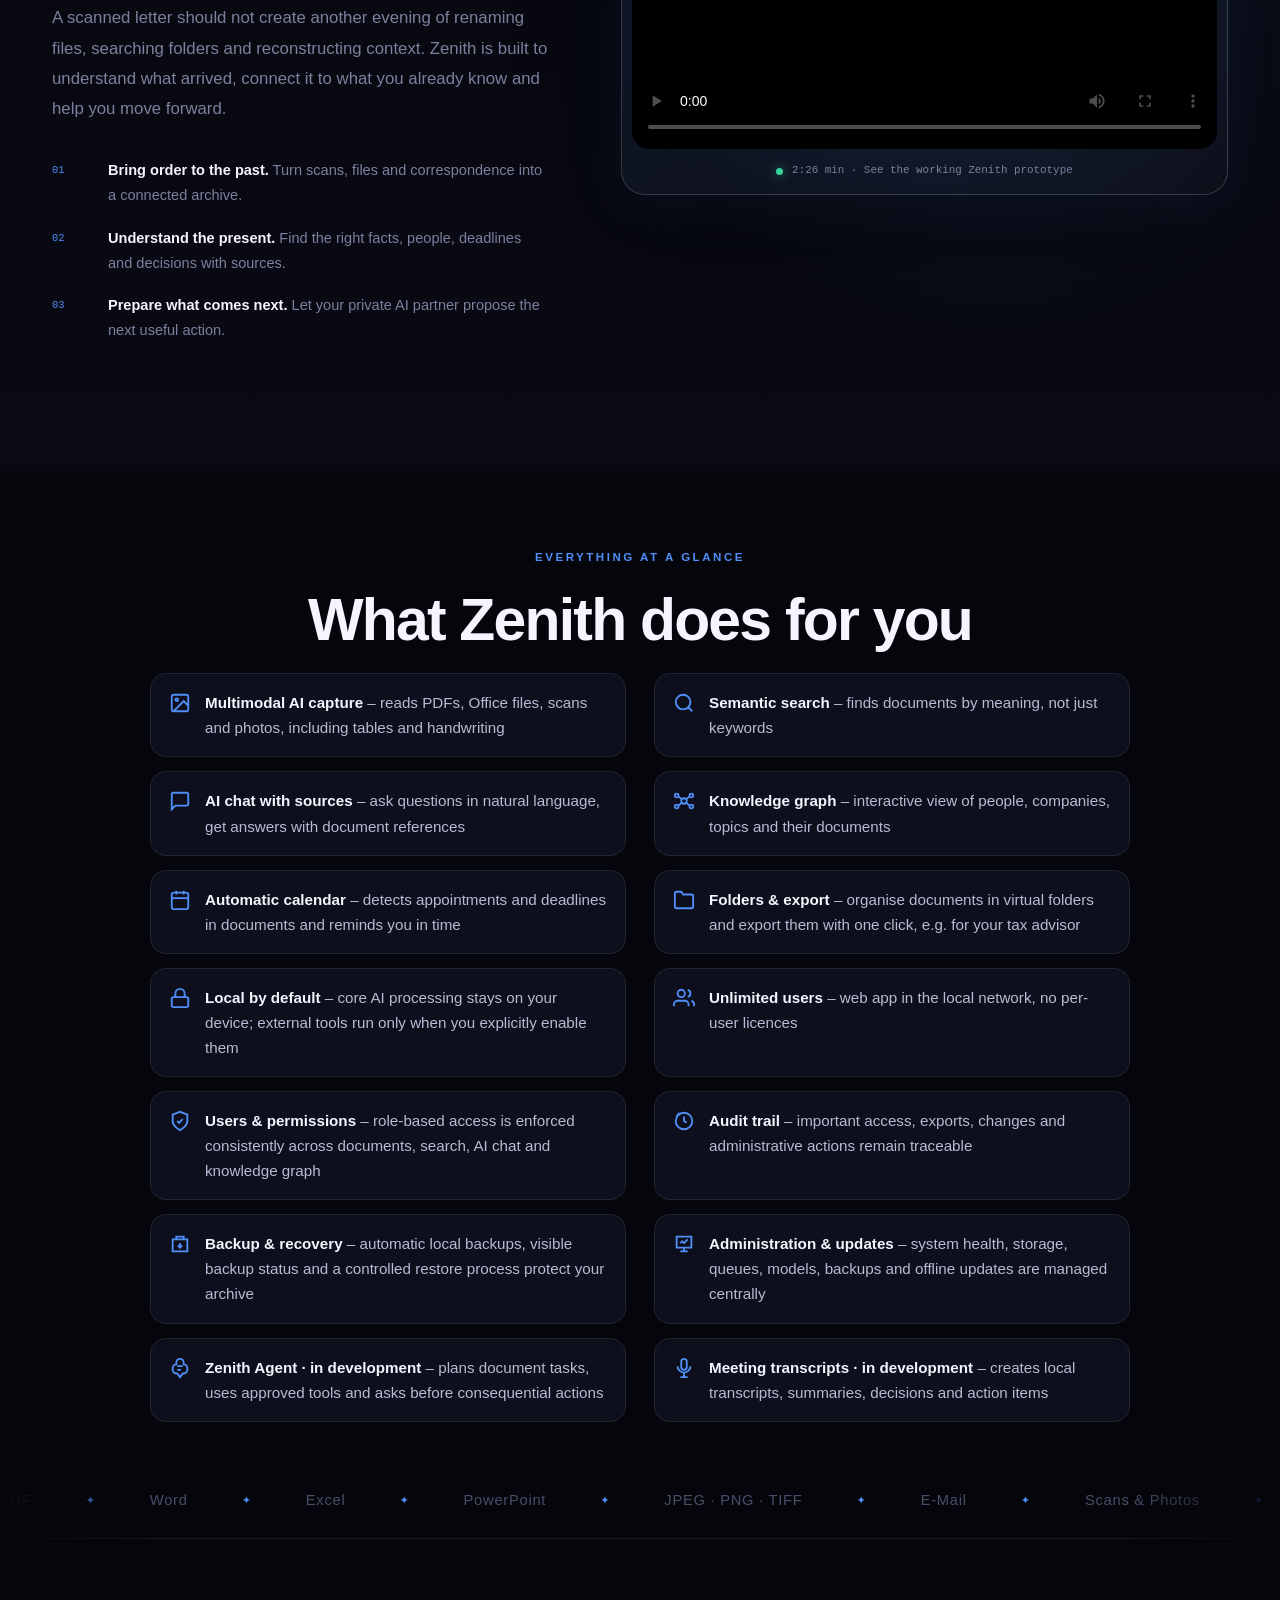
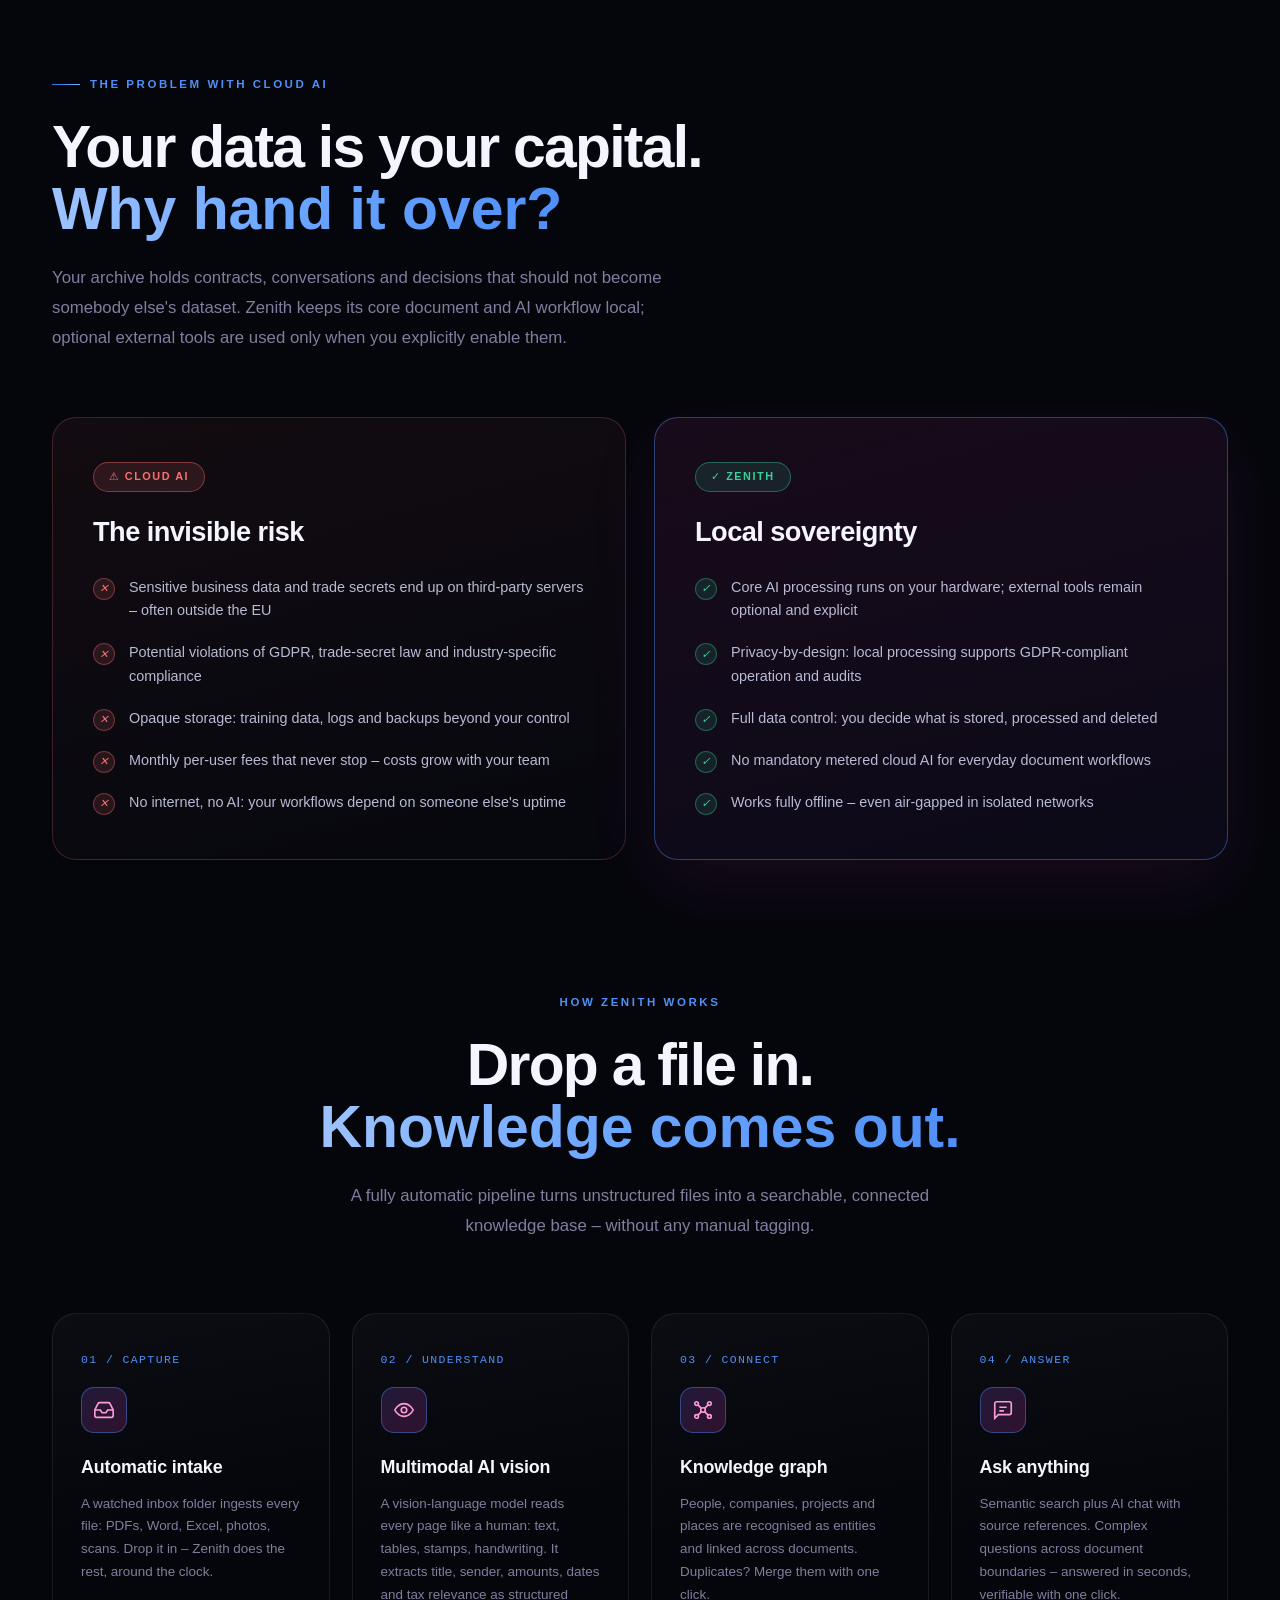
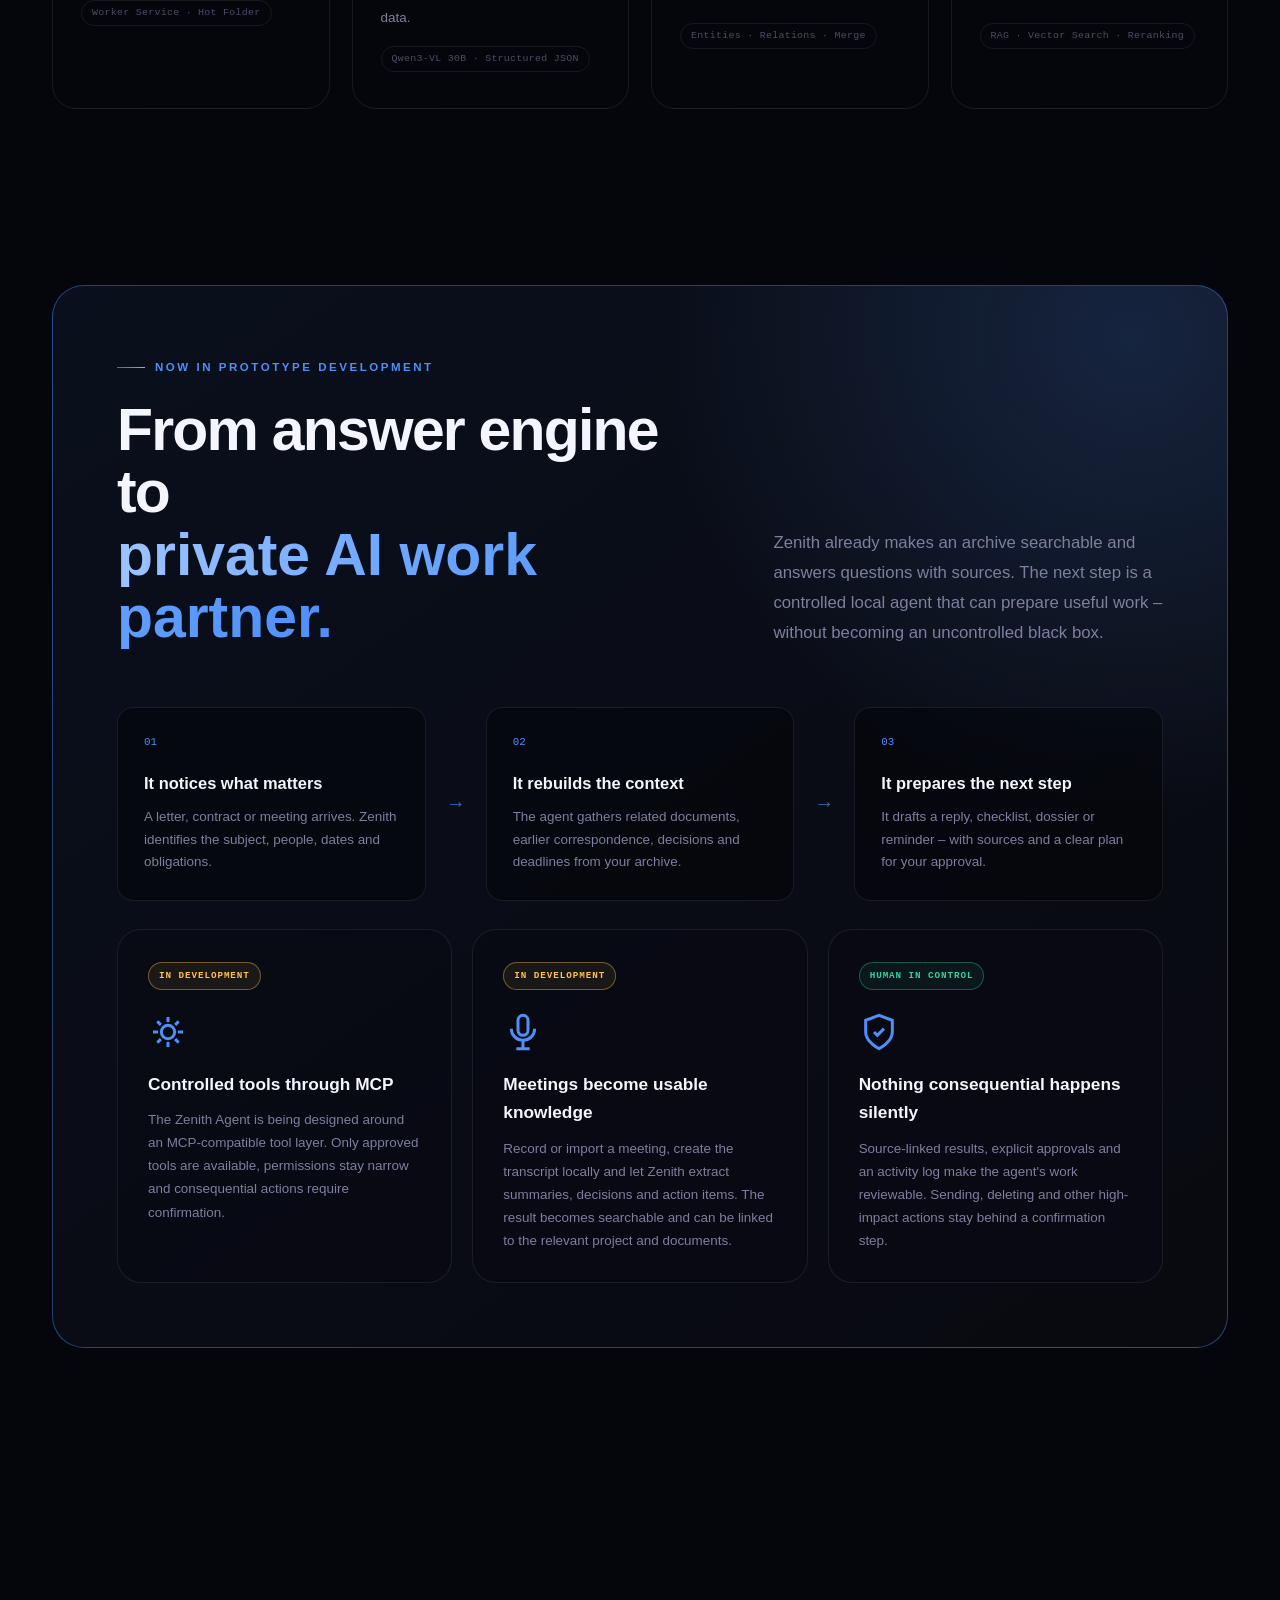
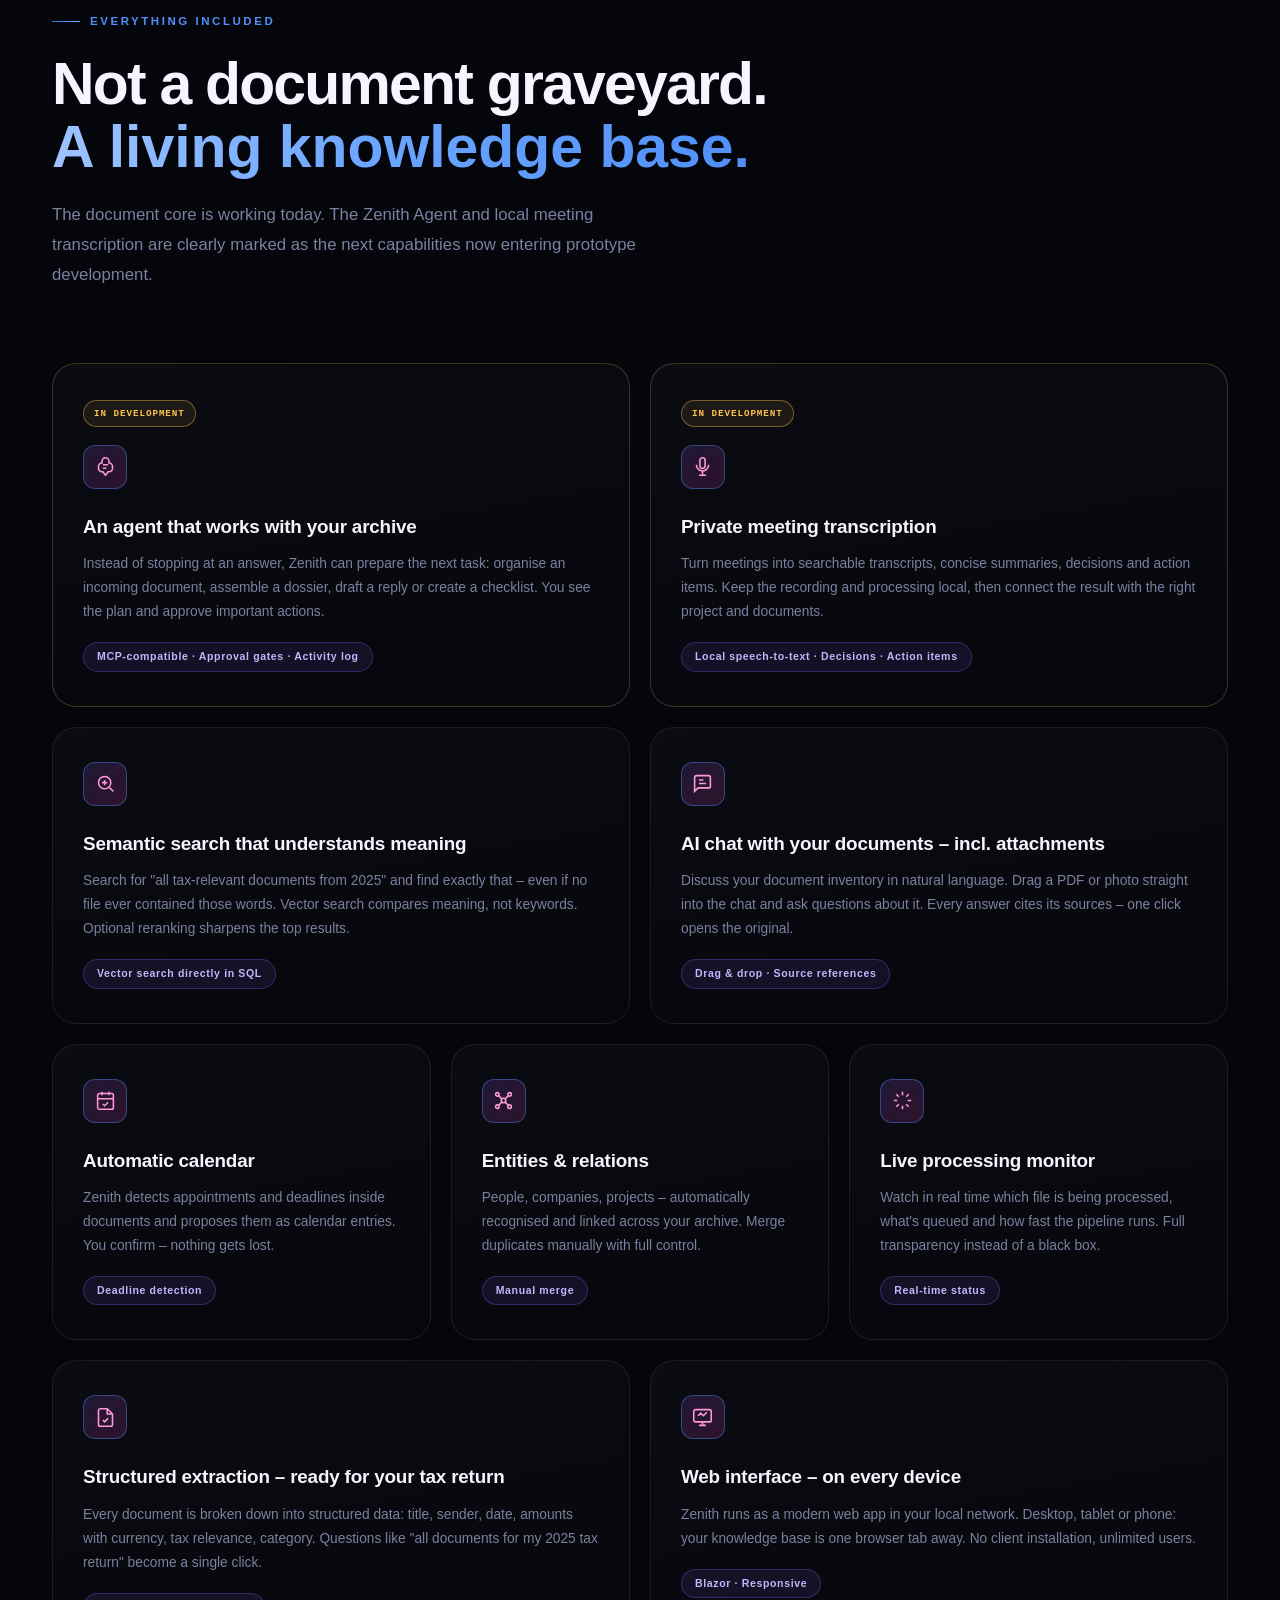
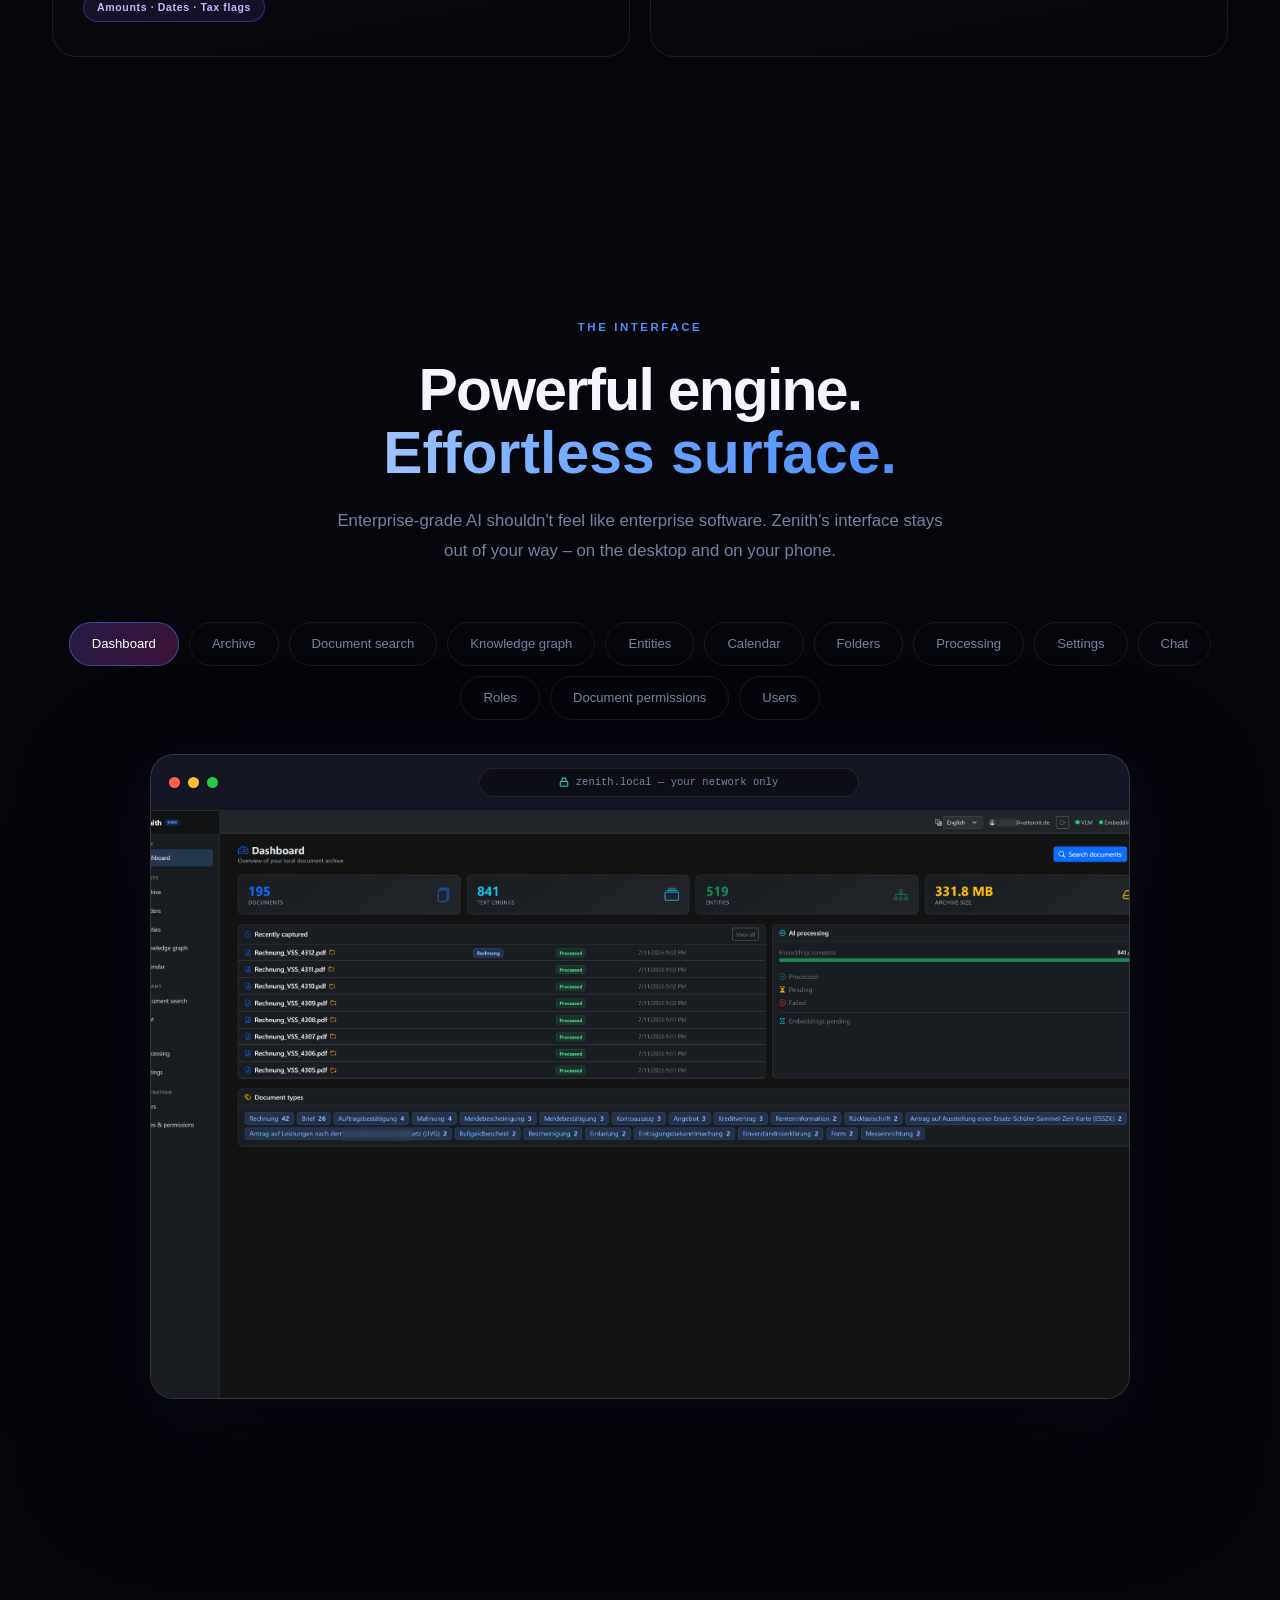
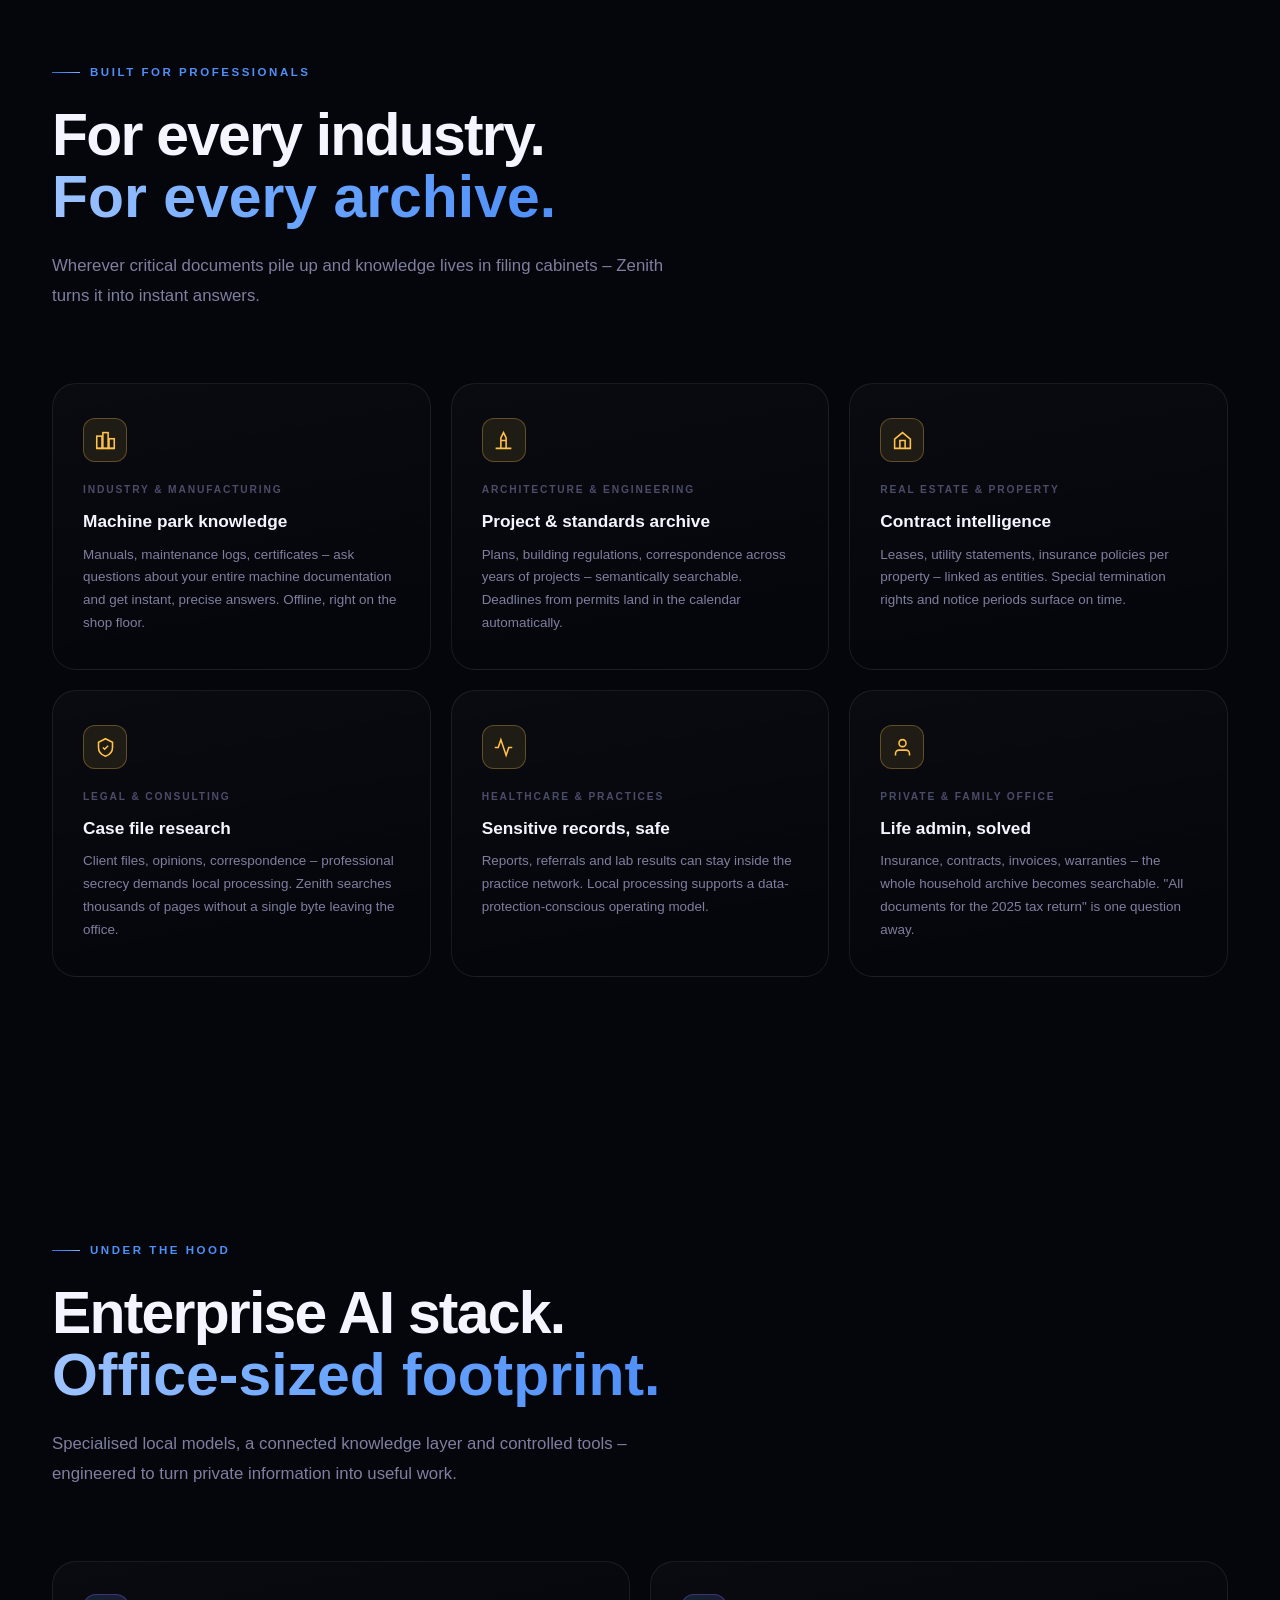
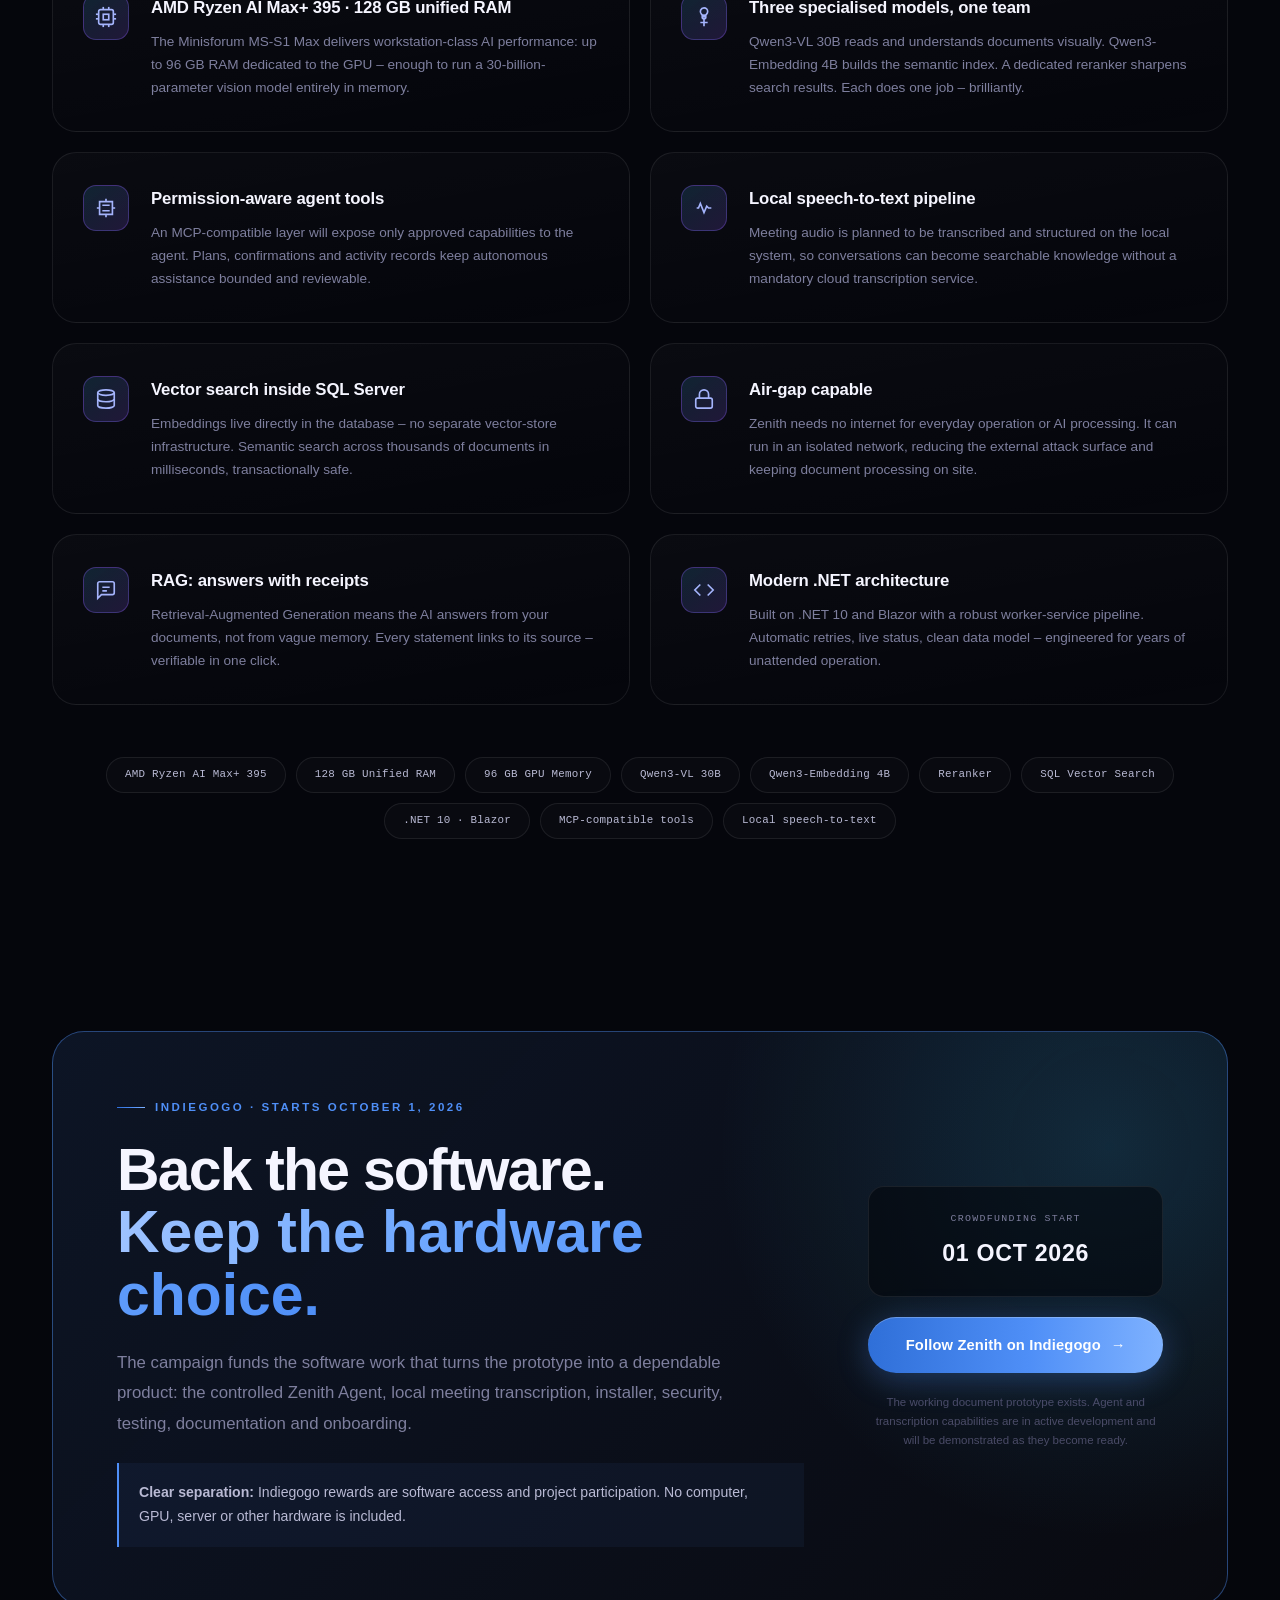
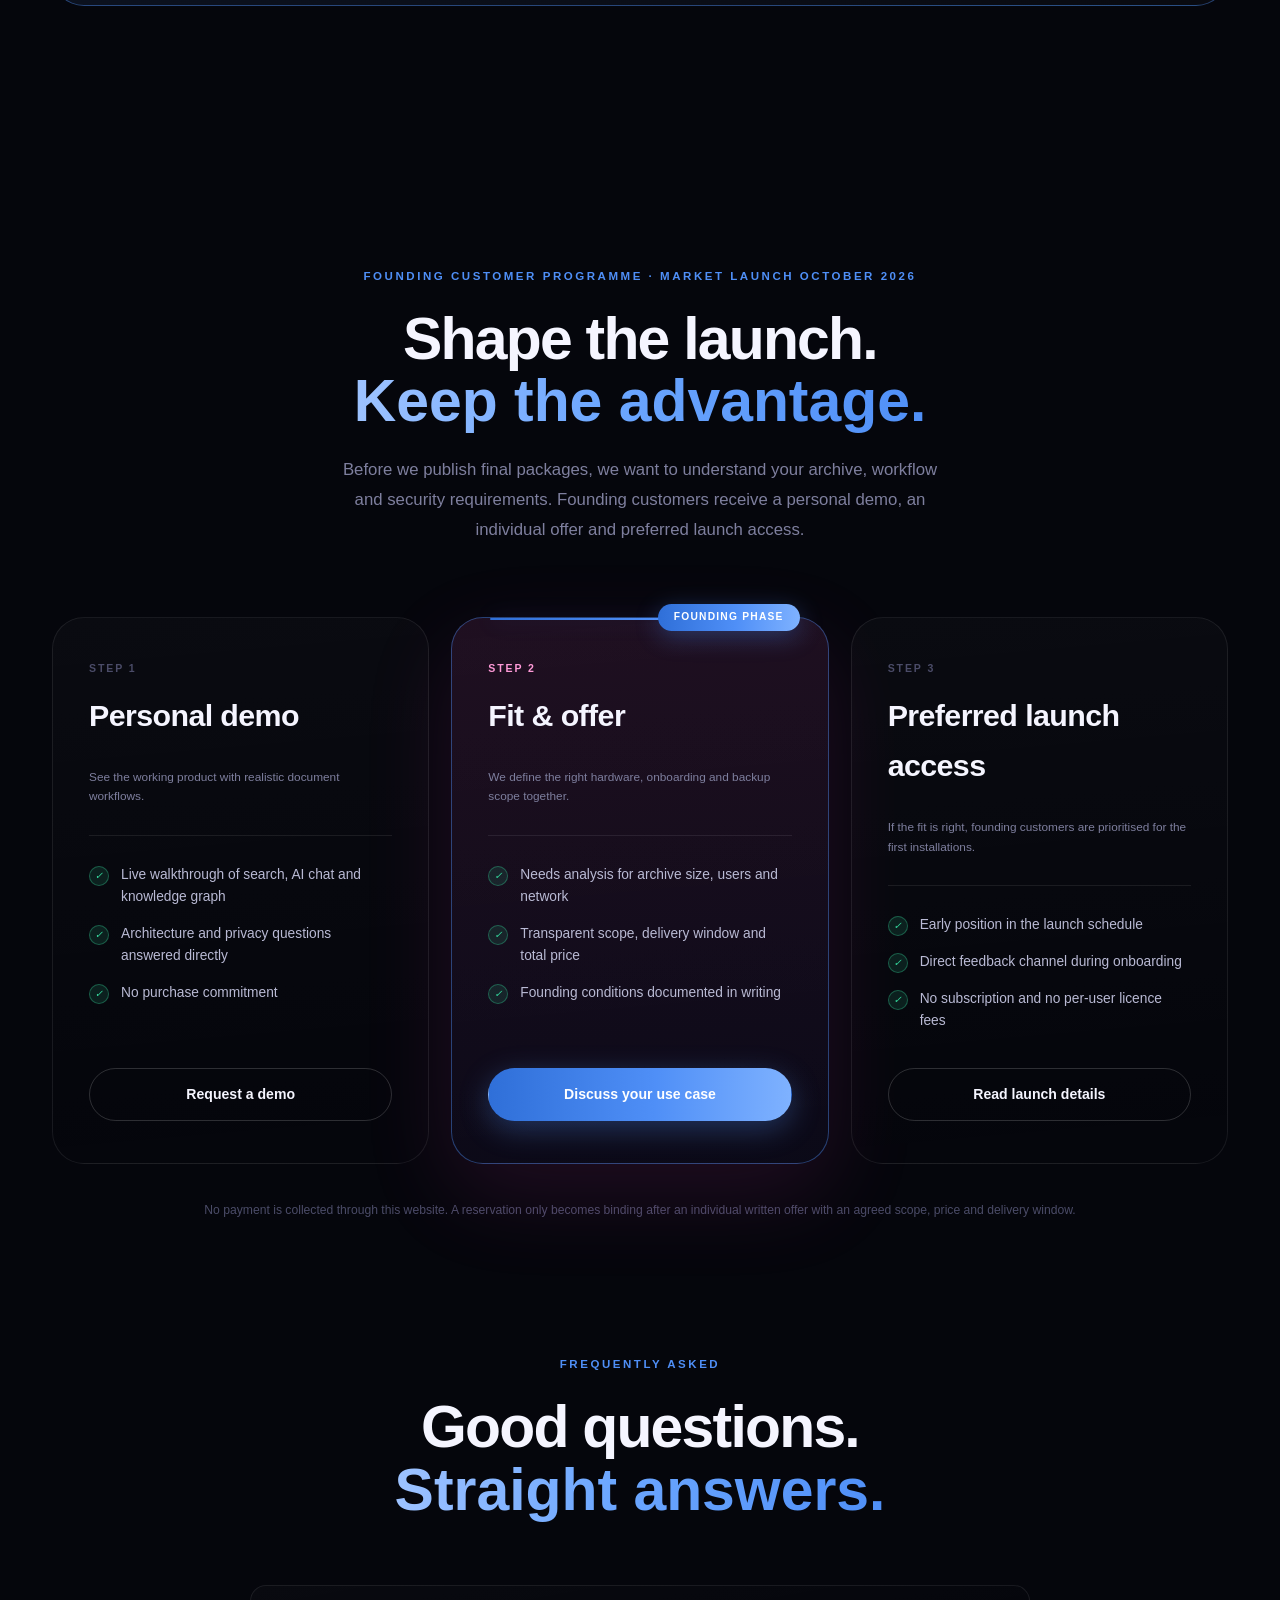
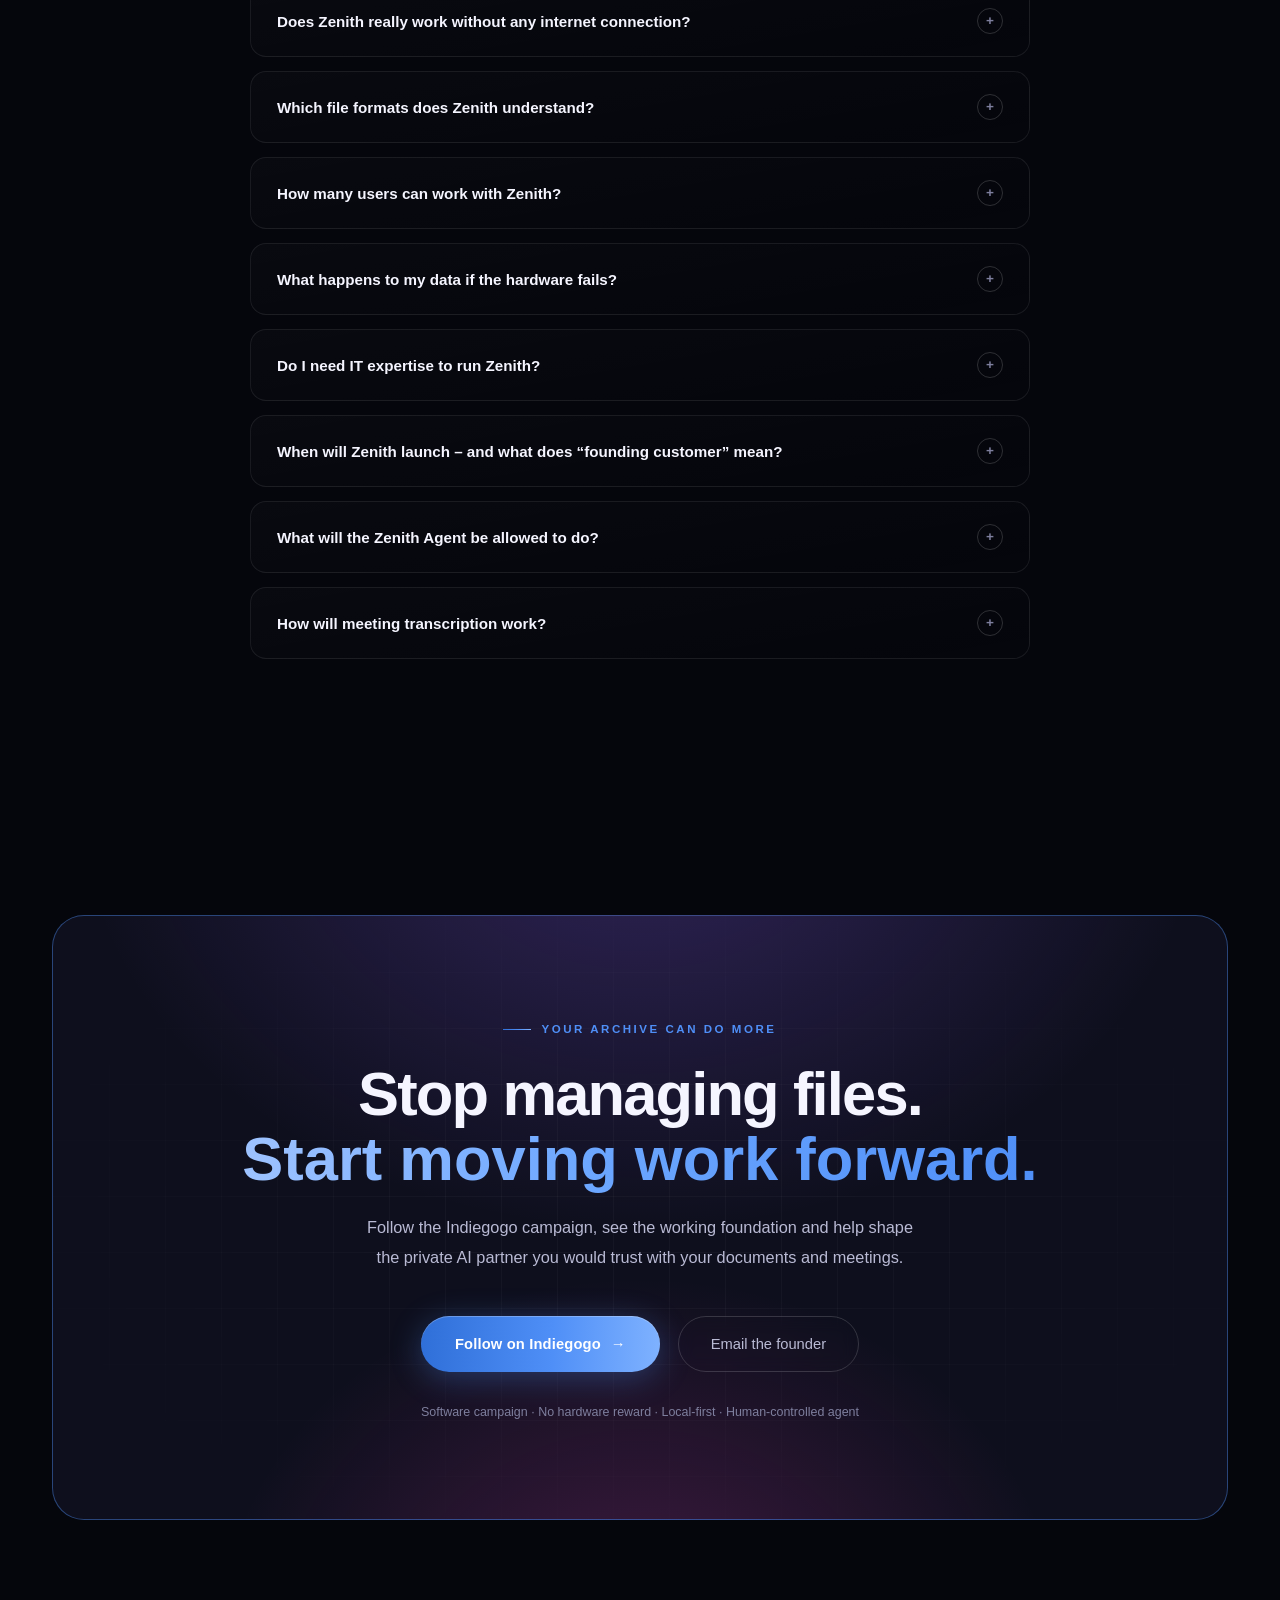
==== commit f0f4c553: "More emotional pitch and video integration" ====
--- a/index.html
+++ b/index.html
@@ -3,12 +3,12 @@
 <head>
   <meta charset="UTF-8" />
   <meta name="viewport" content="width=device-width, initial-scale=1.0" />
-  <meta name="description" content="Zenith – The AI document management system that runs 100% on your own hardware. Multimodal understanding for PDFs, images & Office files. Semantic search, AI chat, automatic calendar. 0 bytes to the cloud." />
-  <title>Zenith – Your Documents. Your AI. Your Hardware. | 100% Local DMS</title>
+  <meta name="description" content="Zenith turns your documents and meetings into a private local AI work partner. Search, cited answers, knowledge graph, agentic workflows and meeting transcripts – on hardware you control." />
+  <title>Zenith – Your Private Local AI Work Partner</title>
   <link rel="icon" type="image/svg+xml" href="data:image/svg+xml,%3Csvg xmlns='http://www.w3.org/2000/svg' viewBox='0 0 16 16'%3E%3Cpath fill='%234F8FF7' d='M15.528 2.973a.75.75 0 0 1 .472.696v8.662a.75.75 0 0 1-.472.696l-7.25 2.9a.75.75 0 0 1-.557 0l-7.25-2.9A.75.75 0 0 1 0 12.331V3.669a.75.75 0 0 1 .471-.696L7.443.184l.01-.003.268-.108a.75.75 0 0 1 .558 0l.269.108.01.003zM10.404 2 4.25 4.461 1.846 3.5 1 3.839v.4l6.5 2.6v7.922l.5.2.5-.2V6.84l6.5-2.6v-.4l-.846-.339L8 5.961 5.596 5l6.154-2.461z'/%3E%3C/svg%3E" />
 
-  <meta property="og:title" content="Zenith – Your Documents. Your AI. Your Hardware." />
-  <meta property="og:description" content="The AI document management system that runs 100% locally. Multimodal AI, semantic search, automatic calendar – 0 bytes to the cloud." />
+  <meta property="og:title" content="Zenith – Your Private Local AI Work Partner" />
+  <meta property="og:description" content="Your archive should work for you. Zenith understands documents and meetings, shows its sources and prepares the next step – locally and under your control." />
   <meta property="og:image" content="/assets/images/zenith-og.jpg" />
   <meta property="og:url" content="https://myzenith.org/" />
   <meta name="twitter:card" content="summary_large_image" />
@@ -21,9 +21,9 @@
 
   <!-- ═══ Announce bar ═══════════════════════════════════════ -->
   <div class="announce">
-    <span class="announce-badge"><span class="dot"></span><span data-i18n="announce.badge">Market launch October 2026</span></span>
-    <span class="announce-text" data-i18n="announce.text">The working product is entering its founding-customer phase</span>
-    <a href="#pricing" class="announce-link" data-i18n="announce.link">Become a founding partner →</a>
+    <span class="announce-badge"><span class="dot"></span><span data-i18n="announce.badge">Crowdfunding starts October 1, 2026</span></span>
+    <span class="announce-text" data-i18n="announce.text">Help turn the working prototype into your private AI work partner</span>
+    <a href="https://www.indiegogo.com/en/projects/zenith/zenith-your-private-ai-document-workspace" class="announce-link" data-i18n="announce.link" target="_blank" rel="noopener noreferrer">Follow on Indiegogo →</a>
   </div>
 
   <!-- ═══ Header ═════════════════════════════════════════════ -->
@@ -36,13 +36,14 @@
         </a>
         <ul class="nav-links">
           <li><a href="#features" data-i18n="nav.features">Features</a></li>
+          <li><a href="#agent" data-i18n="nav.agent">AI Partner</a></li>
           <li><a href="#screenshots" data-i18n="nav.screenshots">Screenshots</a></li>
           <li><a href="#industry" data-i18n="nav.industry">Use Cases</a></li>
           <li><a href="#technology" data-i18n="nav.technology">Technology</a></li>
-          <li><a href="#pricing" data-i18n="nav.pricing">Launch</a></li>
+          <li><a href="#crowdfunding" data-i18n="nav.pricing">Crowdfunding</a></li>
           <li><a href="kontakt.html" data-i18n="nav.contact">Contact</a></li>
         </ul>
-        <a href="kontakt.html" class="nav-cta" data-i18n="nav.kickstarter">Request a demo</a>
+        <a href="https://www.indiegogo.com/en/projects/zenith/zenith-your-private-ai-document-workspace" class="nav-cta" data-i18n="nav.kickstarter" target="_blank" rel="noopener noreferrer">View campaign</a>
         <button class="nav-burger" aria-label="Menu"><span></span><span></span><span></span></button>
       </nav>
     </div>
@@ -50,10 +51,11 @@
 
   <div class="nav-drawer">
     <a href="#features" data-i18n="nav.features">Features</a>
+    <a href="#agent" data-i18n="nav.agent">AI Partner</a>
     <a href="#screenshots" data-i18n="nav.screenshots">Screenshots</a>
     <a href="#industry" data-i18n="nav.industry">Use Cases</a>
     <a href="#technology" data-i18n="nav.technology">Technology</a>
-    <a href="#pricing" data-i18n="nav.pricing">Launch</a>
+    <a href="#crowdfunding" data-i18n="nav.pricing">Crowdfunding</a>
     <a href="kontakt.html" data-i18n="nav.contact">Contact</a>
   </div>
 
@@ -72,22 +74,22 @@
           <div class="hero-copy">
             <div class="hero-eyebrow" data-reveal>
               <span class="dot"></span>
-              <span data-i18n="hero.eyebrow">100% local · 0 bytes to the cloud · Designed for data sovereignty</span>
+              <span data-i18n="hero.eyebrow">Private by design · Agentic by choice · Built on your documents</span>
             </div>
             <h1 class="hero-title" data-reveal style="--d:.08s">
-              <span data-i18n="hero.h1">Your documents.<br />Your AI.<br /><span class="fx-serif fx-grad">Your hardware.</span></span>
+              <span data-i18n="hero.h1">Your archive.<br />Your private AI.<br /><span class="fx-serif fx-grad">Ready to act.</span></span>
             </h1>
             <p class="hero-sub" data-reveal style="--d:.16s">
-              <span data-i18n="hero.sub">Zenith reads, understands and organises your entire document inventory – PDFs, images, Office files. Ask questions in natural language and get answers <strong>with sources</strong>. All of it on one machine in your office.</span>
+              <span data-i18n="hero.sub">Stop searching through folders and rebuilding context by hand. Zenith turns documents and meetings into a <strong>private AI work partner</strong> that finds what matters, shows its sources and prepares the next step – on hardware you control.</span>
             </p>
             <div class="hero-ctas" data-reveal style="--d:.24s">
-              <a href="kontakt.html" class="btn-primary"><span data-i18n="hero.cta1">Request a personal demo</span> <span class="arr">→</span></a>
-              <a href="#features" class="btn-ghost" data-i18n="hero.cta2">Explore features</a>
+              <a href="https://www.indiegogo.com/en/projects/zenith/zenith-your-private-ai-document-workspace" class="btn-primary" target="_blank" rel="noopener noreferrer"><span data-i18n="hero.cta1">Follow the campaign</span> <span class="arr">→</span></a>
+              <a href="#pitch-video" class="btn-ghost" data-i18n="hero.cta2">Watch the pitch</a>
             </div>
             <div class="hero-proof" data-reveal style="--d:.32s">
               <span><svg viewBox="0 0 24 24" fill="none" stroke="currentColor" stroke-width="2.5"><path d="M20 6L9 17l-5-5"/></svg><span data-i18n="hero.proof1">Works fully offline</span></span>
-              <span><svg viewBox="0 0 24 24" fill="none" stroke="currentColor" stroke-width="2.5"><path d="M20 6L9 17l-5-5"/></svg><span data-i18n="hero.proof2">No subscription</span></span>
-              <span><svg viewBox="0 0 24 24" fill="none" stroke="currentColor" stroke-width="2.5"><path d="M20 6L9 17l-5-5"/></svg><span data-i18n="hero.proof3">Unlimited users</span></span>
+              <span><svg viewBox="0 0 24 24" fill="none" stroke="currentColor" stroke-width="2.5"><path d="M20 6L9 17l-5-5"/></svg><span data-i18n="hero.proof2">Cited answers</span></span>
+              <span><svg viewBox="0 0 24 24" fill="none" stroke="currentColor" stroke-width="2.5"><path d="M20 6L9 17l-5-5"/></svg><span data-i18n="hero.proof3">You approve every action</span></span>
             </div>
           </div>
 
@@ -122,7 +124,7 @@
           </div>
           <div class="stat" data-reveal style="--d:.08s">
             <div class="stat-num"><span data-count="0">0</span><span class="unit">Bytes</span></div>
-            <div class="stat-lbl" data-i18n="stats.bytes">External data transfer</div>
+            <div class="stat-lbl" data-i18n="stats.bytes">Cloud transfer in the core workflow</div>
           </div>
           <div class="stat" data-reveal style="--d:.16s">
             <div class="stat-num"><span data-count="3">3</span><span class="unit">×</span></div>
@@ -135,6 +137,34 @@
         </div>
       </div>
     </div>
+
+    <!-- ═══ Pitch video / emotional story ═════════════════════ -->
+    <section id="pitch-video" class="section pitch-section">
+      <div class="container">
+        <div class="pitch-grid">
+          <div class="pitch-copy" data-reveal>
+            <div class="kicker" data-i18n="video.label">Why Zenith exists</div>
+            <h2 class="section-title" data-i18n="video.title">Your archive should not just store information.<br /><span class="fx-serif fx-grad">It should work for you.</span></h2>
+            <p class="section-lead" data-i18n="video.sub">A scanned letter should not create another evening of renaming files, searching folders and reconstructing context. Zenith is built to understand what arrived, connect it to what you already know and help you move forward.</p>
+            <ul class="pitch-points">
+              <li><span>01</span><p data-i18n="video.point1"><strong>Bring order to the past.</strong> Turn scans, files and correspondence into a connected archive.</p></li>
+              <li><span>02</span><p data-i18n="video.point2"><strong>Understand the present.</strong> Find the right facts, people, deadlines and decisions with sources.</p></li>
+              <li><span>03</span><p data-i18n="video.point3"><strong>Prepare what comes next.</strong> Let your private AI partner propose the next useful action.</p></li>
+            </ul>
+          </div>
+          <div class="video-shell" data-reveal style="--d:.12s">
+            <video class="pitch-video" controls preload="metadata" poster="assets/images/zenith-og.jpg">
+              <source src="assets/video/zenith-pitch.mp4" type="video/mp4" />
+              <span data-i18n="video.fallback">Your browser does not support embedded video.</span>
+            </video>
+            <div class="video-caption">
+              <span class="status-dot" aria-hidden="true"></span>
+              <span data-i18n="video.caption">2:26 min · See the working Zenith prototype</span>
+            </div>
+          </div>
+        </div>
+      </div>
+    </section>
 
     <!-- ═══ Marquee ══════════════════════════════════════════ -->
     <!-- ═══ Feature list ═══════════════════════════════════════ -->
@@ -151,12 +181,14 @@
           <div class="flist-item"><svg viewBox="0 0 24 24" fill="none" stroke="currentColor" stroke-width="2"><circle cx="12" cy="12" r="3"/><circle cx="4" cy="6" r="2"/><circle cx="20" cy="6" r="2"/><circle cx="4" cy="18" r="2"/><circle cx="20" cy="18" r="2"/><line x1="6" y1="7" x2="10" y2="10.5"/><line x1="18" y1="7" x2="14" y2="10.5"/><line x1="6" y1="17" x2="10" y2="13.5"/><line x1="18" y1="17" x2="14" y2="13.5"/></svg><span data-i18n="flist.4"><strong>Knowledge graph</strong> – interactive view of people, companies, topics and their documents</span></div>
           <div class="flist-item"><svg viewBox="0 0 24 24" fill="none" stroke="currentColor" stroke-width="2"><rect x="3" y="4" width="18" height="18" rx="2"/><line x1="16" y1="2" x2="16" y2="6"/><line x1="8" y1="2" x2="8" y2="6"/><line x1="3" y1="10" x2="21" y2="10"/></svg><span data-i18n="flist.5"><strong>Automatic calendar</strong> – detects appointments and deadlines in documents and reminds you in time</span></div>
           <div class="flist-item"><svg viewBox="0 0 24 24" fill="none" stroke="currentColor" stroke-width="2"><path d="M22 19a2 2 0 0 1-2 2H4a2 2 0 0 1-2-2V5a2 2 0 0 1 2-2h5l2 3h9a2 2 0 0 1 2 2z"/></svg><span data-i18n="flist.6"><strong>Folders &amp; export</strong> – organise documents in virtual folders and export them with one click, e.g. for your tax advisor</span></div>
-          <div class="flist-item"><svg viewBox="0 0 24 24" fill="none" stroke="currentColor" stroke-width="2"><rect x="3" y="11" width="18" height="11" rx="2"/><path d="M7 11V7a5 5 0 0 1 10 0v4"/></svg><span data-i18n="flist.7"><strong>100% local</strong> – all AI models run on the device; not a single byte leaves your office</span></div>
+          <div class="flist-item"><svg viewBox="0 0 24 24" fill="none" stroke="currentColor" stroke-width="2"><rect x="3" y="11" width="18" height="11" rx="2"/><path d="M7 11V7a5 5 0 0 1 10 0v4"/></svg><span data-i18n="flist.7"><strong>Local by default</strong> – core AI processing stays on your device; external tools run only when you explicitly enable them</span></div>
           <div class="flist-item"><svg viewBox="0 0 24 24" fill="none" stroke="currentColor" stroke-width="2"><path d="M17 21v-2a4 4 0 0 0-4-4H5a4 4 0 0 0-4 4v2"/><circle cx="9" cy="7" r="4"/><path d="M23 21v-2a4 4 0 0 0-3-3.87"/><path d="M16 3.13a4 4 0 0 1 0 7.75"/></svg><span data-i18n="flist.8"><strong>Unlimited users</strong> – web app in the local network, no per-user licences</span></div>
           <div class="flist-item"><svg viewBox="0 0 24 24" fill="none" stroke="currentColor" stroke-width="2"><path d="M12 22s8-4 8-10V5l-8-3-8 3v7c0 6 8 10 8 10z"/><path d="M9 12l2 2 4-4"/></svg><span data-i18n="flist.9"><strong>Users &amp; permissions</strong> – role-based access is enforced consistently across documents, search, AI chat and knowledge graph</span></div>
           <div class="flist-item"><svg viewBox="0 0 24 24" fill="none" stroke="currentColor" stroke-width="2"><circle cx="12" cy="12" r="9"/><path d="M12 7v5l3 2"/><path d="M7 3l-3 4"/></svg><span data-i18n="flist.10"><strong>Audit trail</strong> – important access, exports, changes and administrative actions remain traceable</span></div>
           <div class="flist-item"><svg viewBox="0 0 24 24" fill="none" stroke="currentColor" stroke-width="2"><path d="M4 7h16v13H4z"/><path d="M8 7V4h8v3"/><path d="M12 11v5"/><path d="M9.5 13.5L12 16l2.5-2.5"/></svg><span data-i18n="flist.11"><strong>Backup &amp; recovery</strong> – automatic local backups, visible backup status and a controlled restore process protect your archive</span></div>
           <div class="flist-item"><svg viewBox="0 0 24 24" fill="none" stroke="currentColor" stroke-width="2"><path d="M4 4h16v12H4z"/><path d="M8 20h8"/><path d="M12 16v4"/><path d="M8 11l2-2 2 2 4-4"/></svg><span data-i18n="flist.12"><strong>Administration &amp; updates</strong> – system health, storage, queues, models, backups and offline updates are managed centrally</span></div>
+          <div class="flist-item flist-item--planned"><svg viewBox="0 0 24 24" fill="none" stroke="currentColor" stroke-width="2"><path d="M12 2a4 4 0 0 1 4 4v2a4 4 0 0 1 4 4v2a4 4 0 0 1-4 4h-1l-3 4-3-4H8a4 4 0 0 1-4-4v-2a4 4 0 0 1 4-4V6a4 4 0 0 1 4-4z"/><path d="M9 10h6M9 14h4"/></svg><span data-i18n="flist.13"><strong>Zenith Agent · in development</strong> – plans document tasks, uses approved tools and asks before consequential actions</span></div>
+          <div class="flist-item flist-item--planned"><svg viewBox="0 0 24 24" fill="none" stroke="currentColor" stroke-width="2"><rect x="9" y="2" width="6" height="12" rx="3"/><path d="M5 10a7 7 0 0 0 14 0M12 17v5M8 22h8"/></svg><span data-i18n="flist.14"><strong>Meeting transcripts · in development</strong> – creates local transcripts, summaries, decisions and action items</span></div>
         </div>
       </div>
     </section>
@@ -186,7 +218,7 @@
       <div class="container">
         <div class="kicker" data-reveal data-i18n="problem.label">The problem with cloud AI</div>
         <h2 class="section-title" data-reveal style="--d:.08s" data-i18n="problem.title">Your data is your capital.<br /><span class="fx-serif fx-grad">Why hand it over?</span></h2>
-        <p class="section-lead" data-reveal style="--d:.16s" data-i18n="problem.sub">Trade secrets, personal data and compliance requirements tolerate no compromise. Zenith was built for exactly one principle: nothing leaves your building. Ever.</p>
+        <p class="section-lead" data-reveal style="--d:.16s" data-i18n="problem.sub">Your archive holds contracts, conversations and decisions that should not become somebody else's dataset. Zenith keeps its core document and AI workflow local; optional external tools are used only when you explicitly enable them.</p>
 
         <div class="compare-grid">
           <div class="compare-card compare-card--risk" data-reveal>
@@ -204,7 +236,7 @@
             <div class="compare-badge" data-i18n="problem.safe.badge">✓ Zenith</div>
             <h3 data-i18n="problem.safe.h3">Local sovereignty</h3>
             <ul class="compare-list">
-              <li><i class="ic ic--ok">✓</i><span data-i18n="problem.safe.1">All AI models run exclusively on your hardware – not a single byte leaves your network</span></li>
+              <li><i class="ic ic--ok">✓</i><span data-i18n="problem.safe.1">Core AI processing runs on your hardware; external tools remain optional and explicit</span></li>
               <li><i class="ic ic--ok">✓</i><span data-i18n="problem.safe.2">Privacy-by-design: local processing supports GDPR-compliant operation and audits</span></li>
               <li><i class="ic ic--ok">✓</i><span data-i18n="problem.safe.3">Full data control: you decide what is stored, processed and deleted</span></li>
               <li><i class="ic ic--ok">✓</i><span data-i18n="problem.safe.4">One-time purchase – no subscription, no per-user licences, unlimited usage</span></li>
@@ -257,14 +289,84 @@
       </div>
     </section>
 
+    <!-- ═══ Agentic AI partner ═══════════════════════════════ -->
+    <section id="agent" class="section agent-section">
+      <div class="container">
+        <div class="agent-panel">
+          <div class="agent-head" data-reveal>
+            <div>
+              <div class="kicker" data-i18n="agent.label">Now in prototype development</div>
+              <h2 class="section-title" data-i18n="agent.title">From answer engine to<br /><span class="fx-serif fx-grad">private AI work partner.</span></h2>
+            </div>
+            <p class="section-lead" data-i18n="agent.sub">Zenith already makes an archive searchable and answers questions with sources. The next step is a controlled local agent that can prepare useful work – without becoming an uncontrolled black box.</p>
+          </div>
+
+          <div class="agent-flow" data-reveal style="--d:.1s">
+            <article class="agent-step">
+              <span class="agent-num">01</span>
+              <h3 data-i18n="agent.step1.h3">It notices what matters</h3>
+              <p data-i18n="agent.step1.p">A letter, contract or meeting arrives. Zenith identifies the subject, people, dates and obligations.</p>
+            </article>
+            <span class="agent-arrow" aria-hidden="true">→</span>
+            <article class="agent-step">
+              <span class="agent-num">02</span>
+              <h3 data-i18n="agent.step2.h3">It rebuilds the context</h3>
+              <p data-i18n="agent.step2.p">The agent gathers related documents, earlier correspondence, decisions and deadlines from your archive.</p>
+            </article>
+            <span class="agent-arrow" aria-hidden="true">→</span>
+            <article class="agent-step">
+              <span class="agent-num">03</span>
+              <h3 data-i18n="agent.step3.h3">It prepares the next step</h3>
+              <p data-i18n="agent.step3.p">It drafts a reply, checklist, dossier or reminder – with sources and a clear plan for your approval.</p>
+            </article>
+          </div>
+
+          <div class="agent-cards">
+            <article class="agent-feature" data-reveal>
+              <span class="status-chip" data-i18n="agent.status">IN DEVELOPMENT</span>
+              <div class="agent-feature-icon"><svg viewBox="0 0 24 24" fill="none" stroke="currentColor" stroke-width="1.8"><path d="M12 3v3M12 18v3M3 12h3M18 12h3M5.6 5.6l2.1 2.1M16.3 16.3l2.1 2.1M18.4 5.6l-2.1 2.1M7.7 16.3l-2.1 2.1"/><circle cx="12" cy="12" r="4"/></svg></div>
+              <h3 data-i18n="agent.tools.h3">Controlled tools through MCP</h3>
+              <p data-i18n="agent.tools.p">The Zenith Agent is being designed around an MCP-compatible tool layer. Only approved tools are available, permissions stay narrow and consequential actions require confirmation.</p>
+            </article>
+            <article class="agent-feature" data-reveal style="--d:.08s">
+              <span class="status-chip" data-i18n="agent.status">IN DEVELOPMENT</span>
+              <div class="agent-feature-icon"><svg viewBox="0 0 24 24" fill="none" stroke="currentColor" stroke-width="1.8"><rect x="9" y="2" width="6" height="12" rx="3"/><path d="M5 10a7 7 0 0 0 14 0M12 17v5M8 22h8"/></svg></div>
+              <h3 data-i18n="agent.meet.h3">Meetings become usable knowledge</h3>
+              <p data-i18n="agent.meet.p">Record or import a meeting, create the transcript locally and let Zenith extract summaries, decisions and action items. The result becomes searchable and can be linked to the relevant project and documents.</p>
+            </article>
+            <article class="agent-feature" data-reveal style="--d:.16s">
+              <span class="status-chip status-chip--safe" data-i18n="agent.control.status">HUMAN IN CONTROL</span>
+              <div class="agent-feature-icon"><svg viewBox="0 0 24 24" fill="none" stroke="currentColor" stroke-width="1.8"><path d="M12 22s8-4 8-10V5l-8-3-8 3v7c0 6 8 10 8 10z"/><path d="M9 12l2 2 4-4"/></svg></div>
+              <h3 data-i18n="agent.control.h3">Nothing consequential happens silently</h3>
+              <p data-i18n="agent.control.p">Source-linked results, explicit approvals and an activity log make the agent's work reviewable. Sending, deleting and other high-impact actions stay behind a confirmation step.</p>
+            </article>
+          </div>
+        </div>
+      </div>
+    </section>
+
     <!-- ═══ Features (Bento) ═════════════════════════════════ -->
     <section id="features" class="section">
       <div class="container">
         <div class="kicker" data-reveal data-i18n="feat.label">Everything included</div>
         <h2 class="section-title" data-reveal style="--d:.08s" data-i18n="feat.title">Not a document graveyard.<br /><span class="fx-serif fx-grad">A living knowledge base.</span></h2>
-        <p class="section-lead" data-reveal style="--d:.16s" data-i18n="feat.sub">Every feature exists in the product today – no vapourware, no "coming soon" asterisks.</p>
+        <p class="section-lead" data-reveal style="--d:.16s" data-i18n="feat.sub">The document core is working today. The Zenith Agent and local meeting transcription are clearly marked as the next capabilities now entering prototype development.</p>
 
         <div class="bento">
+          <div class="bento-card span-3 bento-card--planned" data-reveal>
+            <span class="status-chip" data-i18n="agent.status">IN DEVELOPMENT</span>
+            <div class="bento-icon"><svg viewBox="0 0 24 24" fill="none" stroke="currentColor" stroke-width="1.8"><path d="M12 2a4 4 0 0 1 4 4v2a4 4 0 0 1 4 4v2a4 4 0 0 1-4 4h-1l-3 4-3-4H8a4 4 0 0 1-4-4v-2a4 4 0 0 1 4-4V6a4 4 0 0 1 4-4z"/><path d="M9 10h6M9 14h4"/></svg></div>
+            <h3 data-i18n="feat.8.h3">An agent that works with your archive</h3>
+            <p data-i18n="feat.8.p">Instead of stopping at an answer, Zenith can prepare the next task: organise an incoming document, assemble a dossier, draft a reply or create a checklist. You see the plan and approve important actions.</p>
+            <span class="bento-tag" data-i18n="feat.8.tag">MCP-compatible · Approval gates · Activity log</span>
+          </div>
+          <div class="bento-card span-3 bento-card--planned" data-reveal style="--d:.08s">
+            <span class="status-chip" data-i18n="agent.status">IN DEVELOPMENT</span>
+            <div class="bento-icon"><svg viewBox="0 0 24 24" fill="none" stroke="currentColor" stroke-width="1.8"><rect x="9" y="2" width="6" height="12" rx="3"/><path d="M5 10a7 7 0 0 0 14 0M12 17v5M8 22h8"/></svg></div>
+            <h3 data-i18n="feat.9.h3">Private meeting transcription</h3>
+            <p data-i18n="feat.9.p">Turn meetings into searchable transcripts, concise summaries, decisions and action items. Keep the recording and processing local, then connect the result with the right project and documents.</p>
+            <span class="bento-tag" data-i18n="feat.9.tag">Local speech-to-text · Decisions · Action items</span>
+          </div>
           <div class="bento-card span-3" data-reveal>
             <div class="bento-icon"><svg viewBox="0 0 24 24" fill="none" stroke="currentColor" stroke-width="1.8"><circle cx="11" cy="11" r="7"/><line x1="21" y1="21" x2="16.5" y2="16.5"/><path d="M8 11h6M11 8v6"/></svg></div>
             <h3 data-i18n="feat.1.h3">Semantic search that understands meaning</h3>
@@ -431,6 +533,20 @@
             </div>
           </div>
           <div class="tech-card" data-reveal>
+            <div class="tech-icon"><svg viewBox="0 0 24 24" fill="none" stroke="currentColor" stroke-width="1.8"><path d="M8 9h8M8 15h8M5 5h14v14H5z"/><path d="M2 12h3M19 12h3M12 2v3M12 19v3"/></svg></div>
+            <div>
+              <h4 data-i18n="tech.7.h4">Permission-aware agent tools</h4>
+              <p data-i18n="tech.7.p">An MCP-compatible layer will expose only approved capabilities to the agent. Plans, confirmations and activity records keep autonomous assistance bounded and reviewable.</p>
+            </div>
+          </div>
+          <div class="tech-card" data-reveal style="--d:.08s">
+            <div class="tech-icon"><svg viewBox="0 0 24 24" fill="none" stroke="currentColor" stroke-width="1.8"><path d="M4 12h2l2-5 4 10 3-7 2 2h3"/></svg></div>
+            <div>
+              <h4 data-i18n="tech.8.h4">Local speech-to-text pipeline</h4>
+              <p data-i18n="tech.8.p">Meeting audio is planned to be transcribed and structured on the local system, so conversations can become searchable knowledge without a mandatory cloud transcription service.</p>
+            </div>
+          </div>
+          <div class="tech-card" data-reveal>
             <div class="tech-icon"><svg viewBox="0 0 24 24" fill="none" stroke="currentColor" stroke-width="1.8"><ellipse cx="12" cy="5" rx="9" ry="3"/><path d="M3 5v14c0 1.66 4.03 3 9 3s9-1.34 9-3V5"/><path d="M3 12c0 1.66 4.03 3 9 3s9-1.34 9-3"/></svg></div>
             <div>
               <h4 data-i18n="tech.3.h4">Vector search inside SQL Server</h4>
@@ -469,6 +585,27 @@
           <span class="spec-chip">Reranker</span>
           <span class="spec-chip">SQL Vector Search</span>
           <span class="spec-chip">.NET 10 · Blazor</span>
+          <span class="spec-chip">MCP-compatible tools</span>
+          <span class="spec-chip">Local speech-to-text</span>
+        </div>
+      </div>
+    </section>
+
+    <!-- ═══ Crowdfunding ══════════════════════════════════════ -->
+    <section id="crowdfunding" class="section crowdfunding-section">
+      <div class="container">
+        <div class="crowdfunding-panel" data-reveal>
+          <div class="crowdfunding-copy">
+            <div class="kicker" data-i18n="crowd.label">Indiegogo · Starts October 1, 2026</div>
+            <h2 class="section-title" data-i18n="crowd.title">Back the software.<br /><span class="fx-serif fx-grad">Keep the hardware choice.</span></h2>
+            <p class="section-lead" data-i18n="crowd.sub">The campaign funds the software work that turns the prototype into a dependable product: the controlled Zenith Agent, local meeting transcription, installer, security, testing, documentation and onboarding.</p>
+            <p class="crowdfunding-note" data-i18n="crowd.note"><strong>Clear separation:</strong> Indiegogo rewards are software access and project participation. No computer, GPU, server or other hardware is included.</p>
+          </div>
+          <div class="crowdfunding-action">
+            <div class="campaign-date"><span data-i18n="crowd.date.label">CROWDFUNDING START</span><strong data-i18n="crowd.date">01 OCT 2026</strong></div>
+            <a href="https://www.indiegogo.com/en/projects/zenith/zenith-your-private-ai-document-workspace" class="btn-primary" target="_blank" rel="noopener noreferrer"><span data-i18n="crowd.btn">Follow Zenith on Indiegogo</span> <span class="arr">→</span></a>
+            <small data-i18n="crowd.small">The working document prototype exists. Agent and transcription capabilities are in active development and will be demonstrated as they become ready.</small>
+          </div>
         </div>
       </div>
     </section>
@@ -560,6 +697,14 @@
             <summary><span data-i18n="faq.6.q">When will Zenith launch – and what does “founding customer” mean?</span><span class="faq-plus">+</span></summary>
             <p class="faq-a" data-i18n="faq.6.a">The market launch is planned for October 2026. Before then, we invite interested organisations to a personal demo and needs assessment. If both sides see a good fit, you receive an individual written offer with a defined scope, total price and delivery window. Contacting us or attending a demo creates no purchase obligation.</p>
           </details>
+          <details class="faq-item">
+            <summary><span data-i18n="faq.7.q">What will the Zenith Agent be allowed to do?</span><span class="faq-plus">+</span></summary>
+            <p class="faq-a" data-i18n="faq.7.a">The first version will focus on bounded document workflows: classifying incoming files, gathering related material, preparing dossiers, drafting replies and creating checklists or reminders. Approved tools, narrow permissions, source references, confirmations and an activity log are part of the design. The agent will not silently send, delete or make high-impact decisions.</p>
+          </details>
+          <details class="faq-item">
+            <summary><span data-i18n="faq.8.q">How will meeting transcription work?</span><span class="faq-plus">+</span></summary>
+            <p class="faq-a" data-i18n="faq.8.a">The planned prototype will record or import meeting audio, transcribe it locally and derive a summary, decisions and action items. Transcripts then become searchable and can be connected with projects, people and documents. Recording participants remains the user's legal responsibility.</p>
+          </details>
         </div>
       </div>
     </section>
@@ -569,14 +714,14 @@
       <div class="container">
         <div class="cta-panel" data-reveal>
           <div class="grid-overlay" aria-hidden="true"></div>
-          <div class="kicker" style="justify-content:center;" data-i18n="cta.label">Founding Customer Programme</div>
-          <h2 class="cta-title" data-i18n="cta.h2">Be part of it –<br /><span class="fx-serif fx-grad">from the very start.</span></h2>
-          <p class="cta-sub" data-i18n="cta.p">The market launch is planned for <strong>October 2026</strong>. See the working product, discuss your requirements and receive a transparent individual offer.</p>
+          <div class="kicker" style="justify-content:center;" data-i18n="cta.label">Your archive can do more</div>
+          <h2 class="cta-title" data-i18n="cta.h2">Stop managing files.<br /><span class="fx-serif fx-grad">Start moving work forward.</span></h2>
+          <p class="cta-sub" data-i18n="cta.p">Follow the Indiegogo campaign, see the working foundation and help shape the private AI partner you would trust with your documents and meetings.</p>
           <div class="cta-actions">
-            <a href="kontakt.html" class="btn-primary"><span data-i18n="cta.btn1">Request a personal demo</span> <span class="arr">→</span></a>
+            <a href="https://www.indiegogo.com/en/projects/zenith/zenith-your-private-ai-document-workspace" class="btn-primary" target="_blank" rel="noopener noreferrer"><span data-i18n="cta.btn1">Follow on Indiegogo</span> <span class="arr">→</span></a>
             <a href="mailto:sales@myzenith.org?subject=Zenith Founding Customer Programme" class="btn-ghost" data-i18n="cta.btn2">Email the founder</a>
           </div>
-          <p class="cta-note" data-i18n="cta.sub">No purchase commitment · Personal contact · 100% local · Market launch October 2026</p>
+          <p class="cta-note" data-i18n="cta.sub">Software campaign · No hardware reward · Local-first · Human-controlled agent</p>
         </div>
       </div>
     </section>
--- a/assets/style.css
+++ b/assets/style.css
@@ -1400,6 +1400,183 @@
 }
 .cta-note { font-size: .78rem; color: var(--ink-2); }
 
+/* ─── Pitch video ─────────────────────────────────────────────── */
+.pitch-section {
+  background:
+    radial-gradient(circle at 78% 45%, rgba(79,143,247,.13), transparent 34%),
+    linear-gradient(180deg, var(--bg-0), var(--bg-1));
+}
+.pitch-grid {
+  display: grid;
+  grid-template-columns: minmax(0, .9fr) minmax(0, 1.1fr);
+  gap: 72px;
+  align-items: center;
+}
+.pitch-copy .section-title { font-size: clamp(2.2rem, 4vw, 3.35rem); }
+.pitch-points {
+  list-style: none;
+  margin-top: 34px;
+  display: grid;
+  gap: 18px;
+}
+.pitch-points li {
+  display: grid;
+  grid-template-columns: 42px 1fr;
+  gap: 14px;
+  align-items: start;
+}
+.pitch-points li > span {
+  font-family: var(--font-mono);
+  font-size: .65rem;
+  color: var(--brand);
+  padding-top: 4px;
+}
+.pitch-points p { color: var(--ink-2); font-size: .91rem; line-height: 1.7; }
+.pitch-points strong { color: var(--ink-0); font-weight: 600; }
+.video-shell {
+  border: 1px solid var(--line-strong);
+  border-radius: var(--r-lg);
+  padding: 10px;
+  background: linear-gradient(150deg, rgba(79,143,247,.12), rgba(255,255,255,.02));
+  box-shadow: 0 35px 100px rgba(0,0,0,.48), 0 14px 55px rgba(79,143,247,.1);
+}
+.pitch-video {
+  display: block;
+  width: 100%;
+  aspect-ratio: 16 / 9;
+  object-fit: cover;
+  border-radius: calc(var(--r-lg) - 6px);
+  background: #000;
+}
+.video-caption {
+  display: flex;
+  align-items: center;
+  justify-content: center;
+  gap: 9px;
+  padding: 13px 10px 4px;
+  font-family: var(--font-mono);
+  font-size: .68rem;
+  color: var(--ink-2);
+}
+.status-dot { width: 7px; height: 7px; border-radius: 50%; background: var(--green); box-shadow: 0 0 12px rgba(52,211,153,.65); }
+
+/* ─── Agentic partner ─────────────────────────────────────────── */
+.agent-section { padding-top: 48px; }
+.agent-panel {
+  position: relative;
+  overflow: hidden;
+  border: 1px solid var(--brand-line);
+  border-radius: var(--r-xl);
+  padding: 64px;
+  background:
+    radial-gradient(circle at 92% 5%, rgba(79,143,247,.18), transparent 32%),
+    linear-gradient(145deg, rgba(79,143,247,.07), rgba(255,255,255,.018));
+}
+.agent-head {
+  display: grid;
+  grid-template-columns: minmax(0, 1.05fr) minmax(320px, .7fr);
+  gap: 72px;
+  align-items: end;
+}
+.agent-head .section-title { margin-bottom: 0; }
+.agent-flow {
+  display: grid;
+  grid-template-columns: 1fr auto 1fr auto 1fr;
+  gap: 20px;
+  align-items: center;
+  margin: 58px 0 28px;
+}
+.agent-step {
+  height: 100%;
+  padding: 26px;
+  border-radius: var(--r-md);
+  border: 1px solid var(--line);
+  background: rgba(5,6,12,.58);
+}
+.agent-num {
+  display: block;
+  margin-bottom: 18px;
+  font-family: var(--font-mono);
+  font-size: .68rem;
+  color: var(--brand);
+}
+.agent-step h3 { font-size: 1.03rem; margin-bottom: 9px; }
+.agent-step p { color: var(--ink-2); font-size: .84rem; line-height: 1.7; }
+.agent-arrow { color: var(--brand); font-size: 1.25rem; opacity: .7; }
+.agent-cards {
+  display: grid;
+  grid-template-columns: repeat(3, 1fr);
+  gap: 20px;
+  margin-top: 20px;
+}
+.agent-feature {
+  position: relative;
+  padding: 30px;
+  border-radius: var(--r-lg);
+  border: 1px solid var(--line);
+  background: rgba(9,10,20,.72);
+}
+.status-chip {
+  display: inline-flex;
+  margin-bottom: 22px;
+  border: 1px solid rgba(255,194,75,.4);
+  border-radius: 100px;
+  padding: 5px 10px;
+  color: var(--amber);
+  background: rgba(255,194,75,.08);
+  font-family: var(--font-mono);
+  font-size: .58rem;
+  font-weight: 700;
+  letter-spacing: .1em;
+}
+.status-chip--safe { color: var(--green); border-color: rgba(52,211,153,.36); background: rgba(52,211,153,.07); }
+.agent-feature-icon { width: 40px; height: 40px; margin-bottom: 18px; color: var(--brand); }
+.agent-feature-icon svg { width: 100%; height: 100%; }
+.agent-feature h3 { font-size: 1.08rem; margin-bottom: 10px; }
+.agent-feature p { color: var(--ink-2); font-size: .84rem; line-height: 1.72; }
+.bento-card--planned { border-color: rgba(255,194,75,.22); }
+.bento-card--planned .status-chip { margin-bottom: 18px; }
+.flist-item--planned { border-color: rgba(255,194,75,.2); }
+.flist-item--planned svg { color: var(--amber); }
+
+/* ─── Crowdfunding ────────────────────────────────────────────── */
+.crowdfunding-section { padding-top: 64px; }
+.crowdfunding-panel {
+  display: grid;
+  grid-template-columns: minmax(0, 1.4fr) minmax(280px, .6fr);
+  gap: 64px;
+  align-items: center;
+  padding: 58px 64px;
+  border: 1px solid var(--brand-line);
+  border-radius: var(--r-xl);
+  background:
+    radial-gradient(circle at 90% 20%, rgba(56,189,248,.16), transparent 34%),
+    linear-gradient(135deg, rgba(79,143,247,.11), rgba(255,255,255,.018));
+}
+.crowdfunding-note {
+  margin-top: 24px;
+  padding: 18px 20px;
+  border-left: 2px solid var(--brand);
+  color: var(--ink-1);
+  background: rgba(79,143,247,.06);
+  font-size: .88rem;
+  line-height: 1.7;
+}
+.crowdfunding-action { display: grid; gap: 20px; justify-items: stretch; }
+.campaign-date {
+  display: grid;
+  gap: 6px;
+  padding: 24px;
+  border: 1px solid var(--line);
+  border-radius: var(--r-md);
+  background: rgba(5,6,12,.58);
+  text-align: center;
+}
+.campaign-date span { font-family: var(--font-mono); font-size: .62rem; letter-spacing: .13em; color: var(--ink-2); }
+.campaign-date strong { font-family: var(--font-display); font-size: 1.45rem; letter-spacing: .03em; }
+.crowdfunding-action .btn-primary { justify-content: center; text-align: center; }
+.crowdfunding-action small { color: var(--ink-3); font-size: .72rem; line-height: 1.65; text-align: center; }
+
 /* ─── Footer ──────────────────────────────────────────────────── */
 .site-footer {
   border-top: 1px solid var(--line);
@@ -1457,6 +1634,10 @@
   .stat { border-bottom: 1px solid var(--line); }
   .stat:nth-child(2n) { border-right: none; }
   .foot-grid { grid-template-columns: 1fr 1fr; }
+  .pitch-grid { grid-template-columns: 1fr; }
+  .pitch-copy { max-width: 720px; }
+  .agent-head { grid-template-columns: 1fr; gap: 24px; }
+  .agent-cards { grid-template-columns: 1fr 1fr; }
 }
 @media (max-width: 860px) {
   .nav-links, .site-header .nav-cta { display: none; }
@@ -1470,6 +1651,11 @@
   .bento-card, .bento-card.span-3 { grid-column: span 6; }
   .announce { padding-right: 110px; font-size: .7rem; }
   .announce-text { display: none; }
+  .agent-panel { padding: 44px 32px; }
+  .agent-flow { grid-template-columns: 1fr; }
+  .agent-arrow { transform: rotate(90deg); justify-self: center; }
+  .agent-cards { grid-template-columns: 1fr; }
+  .crowdfunding-panel { grid-template-columns: 1fr; padding: 48px 36px; }
 }
 @media (max-width: 640px) {
   .container { padding: 0 20px; }
@@ -1486,6 +1672,11 @@
   .cta-panel { padding: 64px 28px; }
   .foot-grid { grid-template-columns: 1fr; gap: 36px; }
   .tco-col { padding: 32px 26px; }
+  .pitch-grid { gap: 46px; }
+  .video-shell { padding: 6px; }
+  .agent-panel { padding: 38px 20px; border-radius: var(--r-lg); }
+  .agent-step, .agent-feature { padding: 24px 20px; }
+  .crowdfunding-panel { padding: 38px 22px; border-radius: var(--r-lg); gap: 38px; }
 }
 
 /* ─── Feature list (top) ───────────────────────────────────────── */
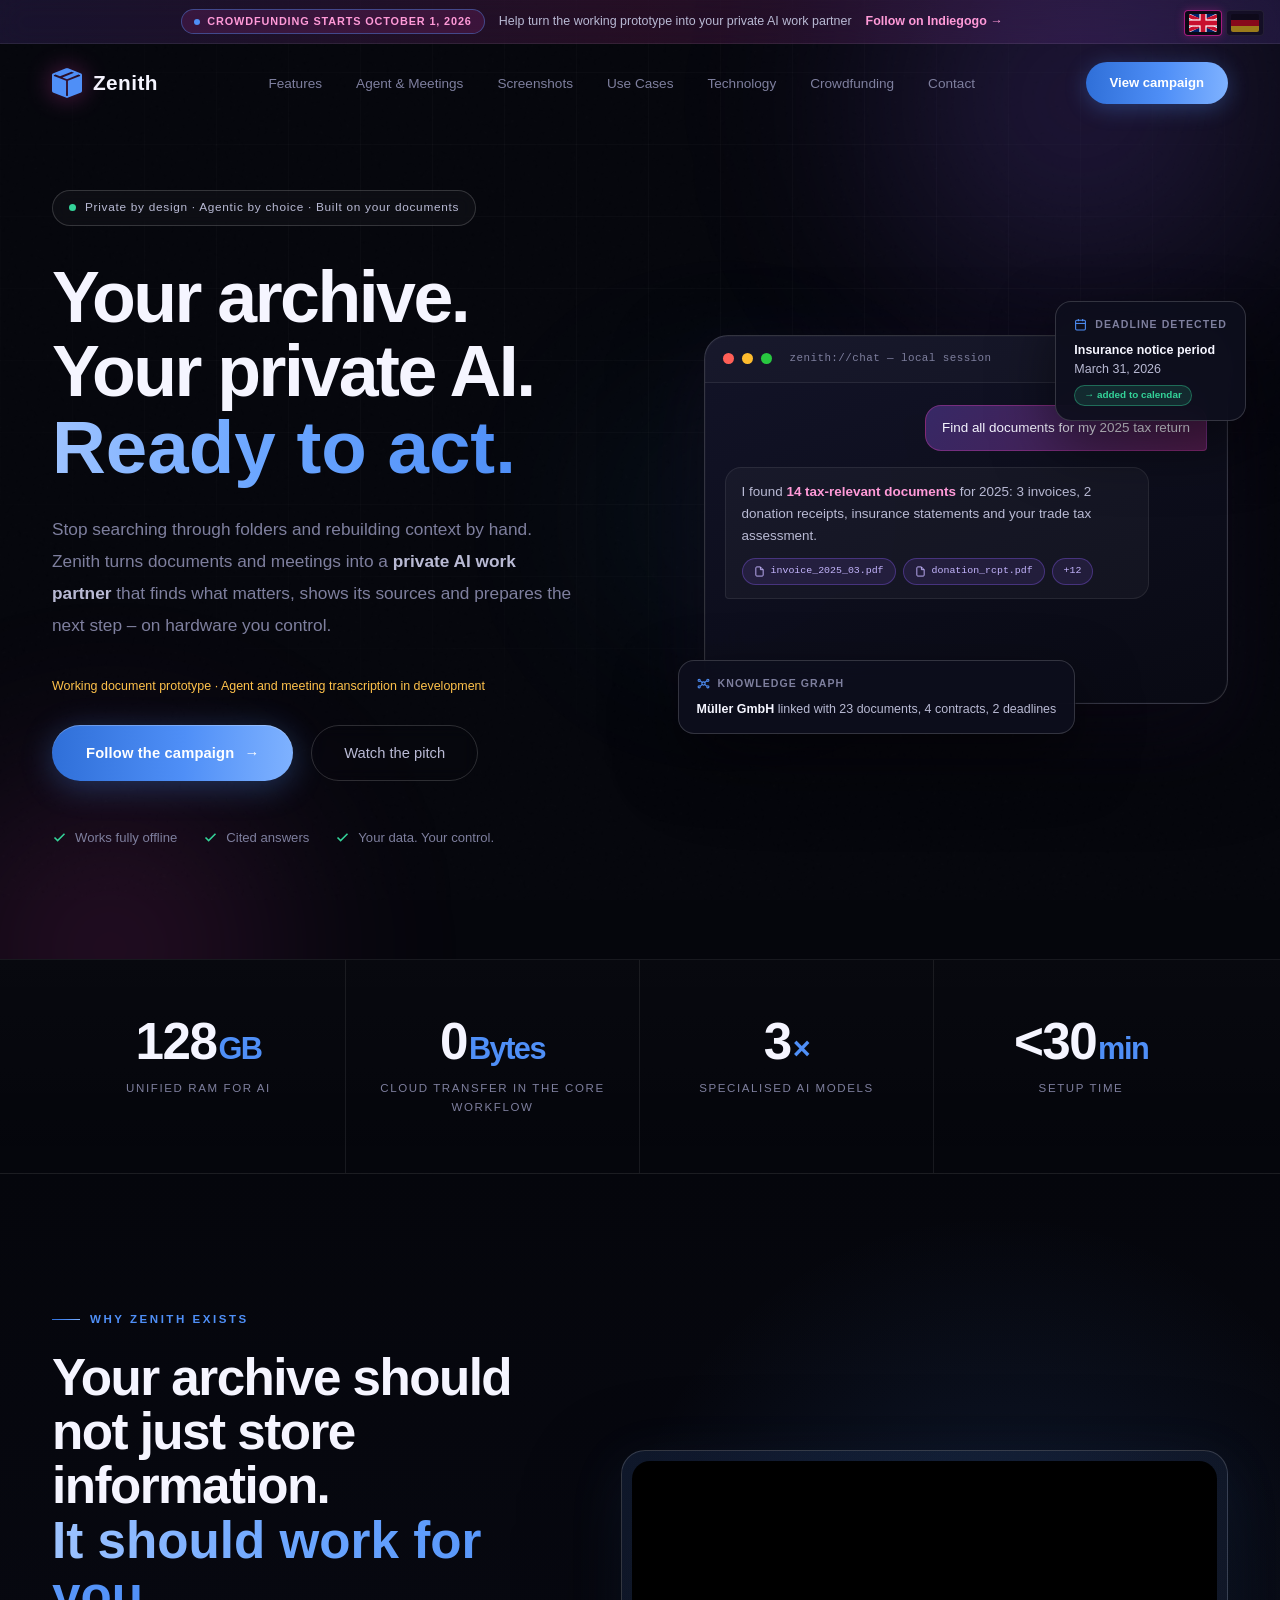
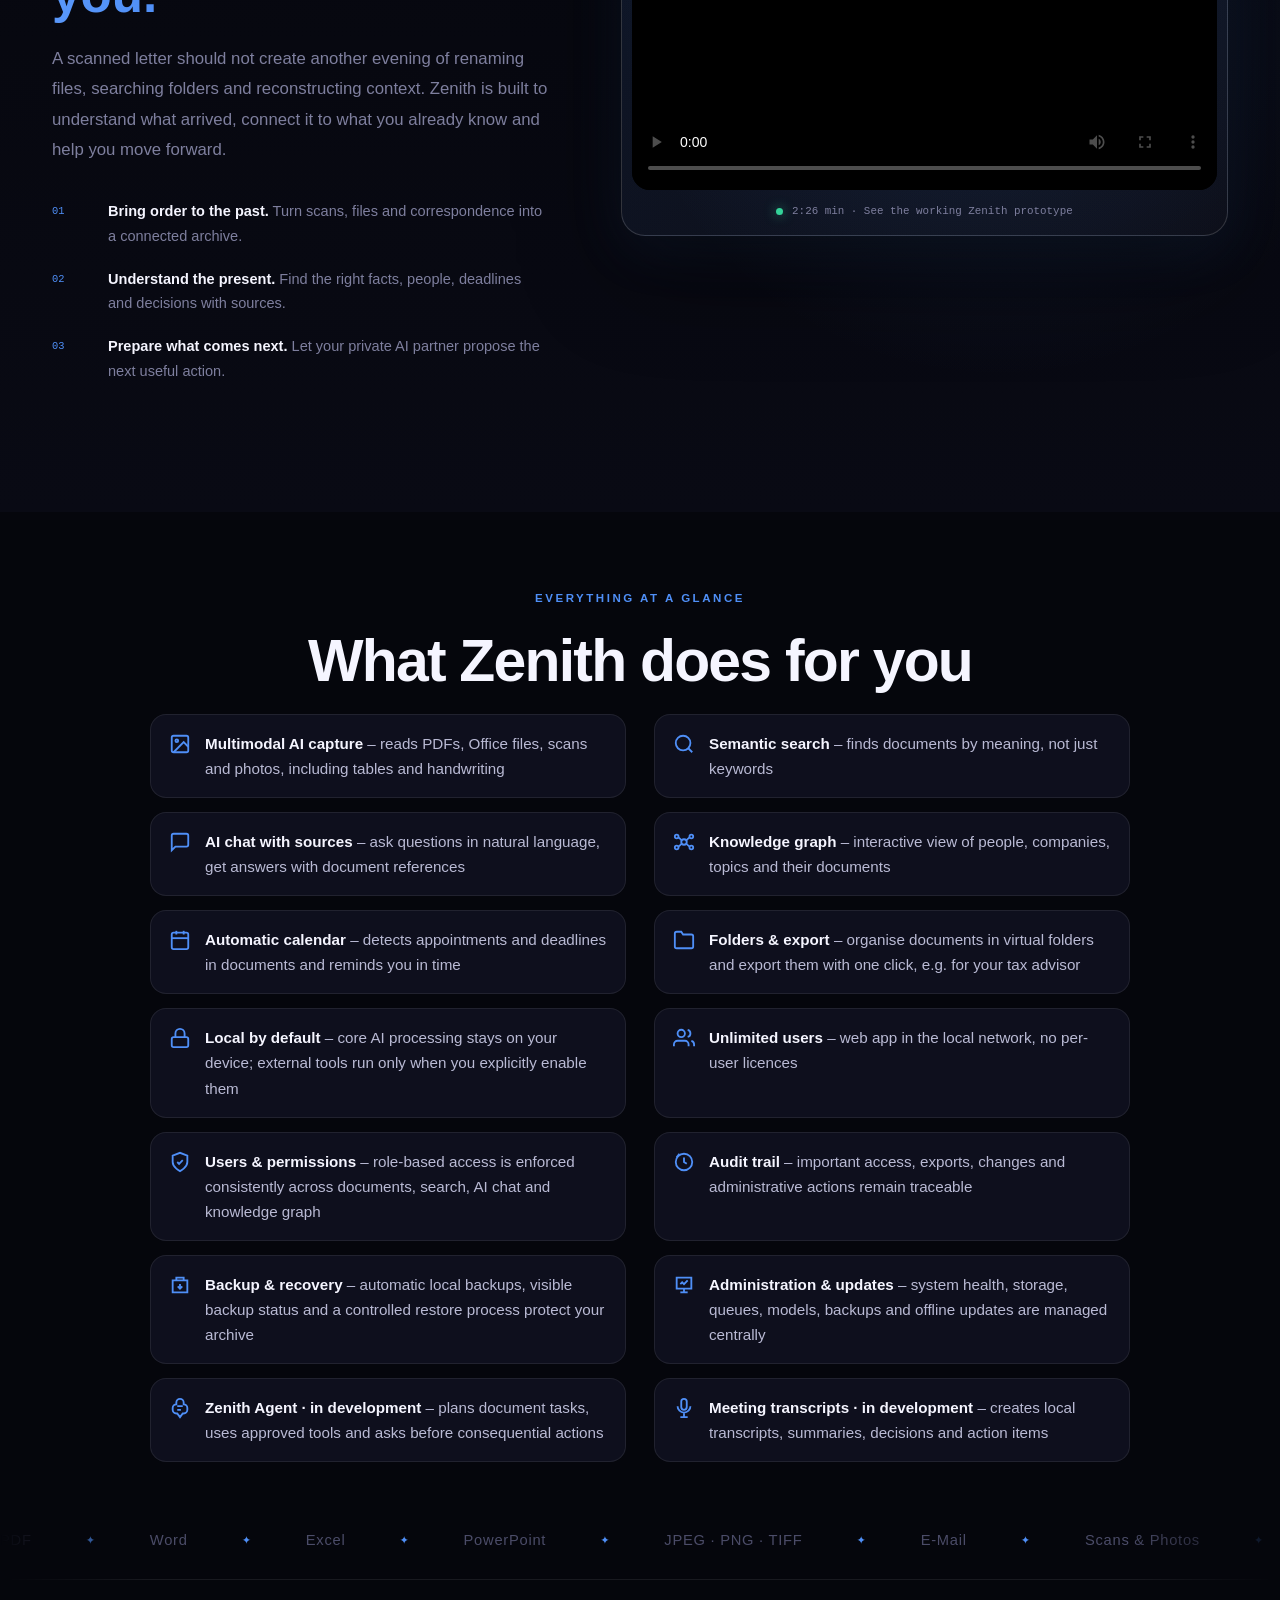
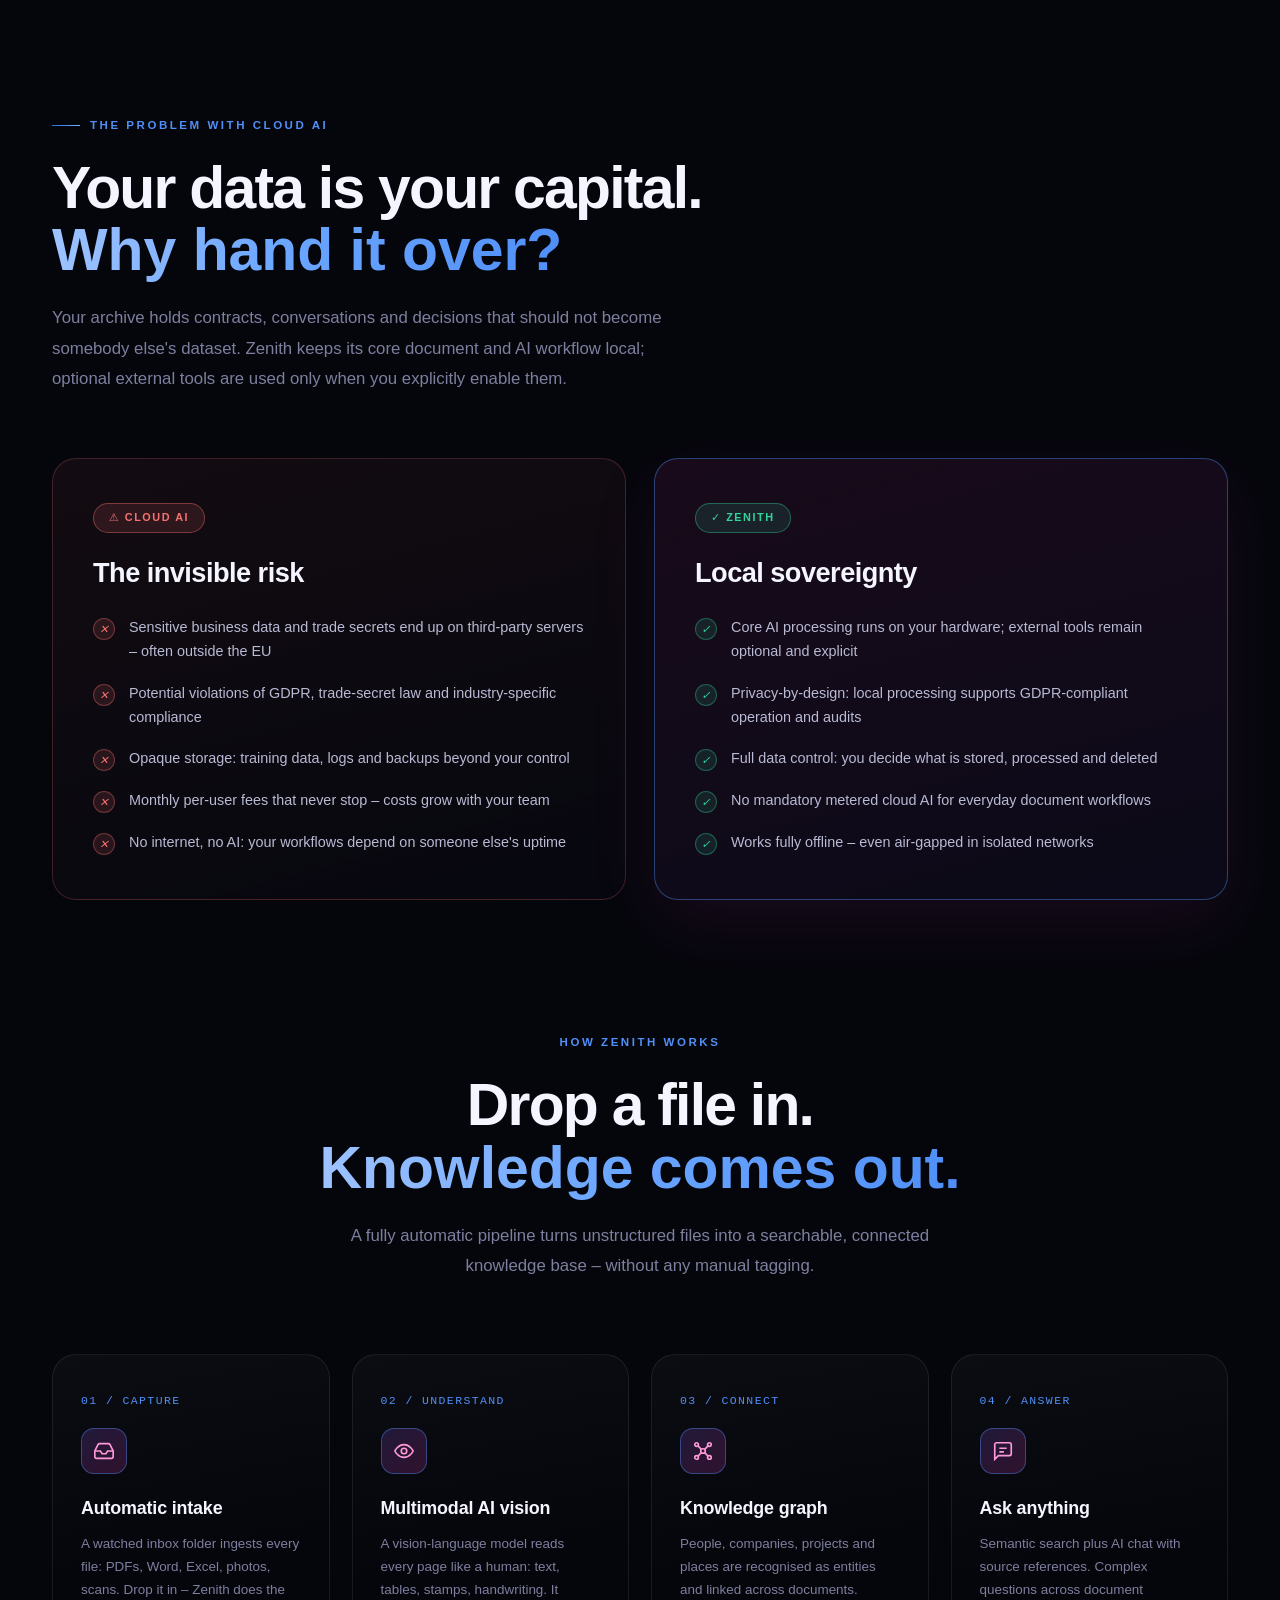
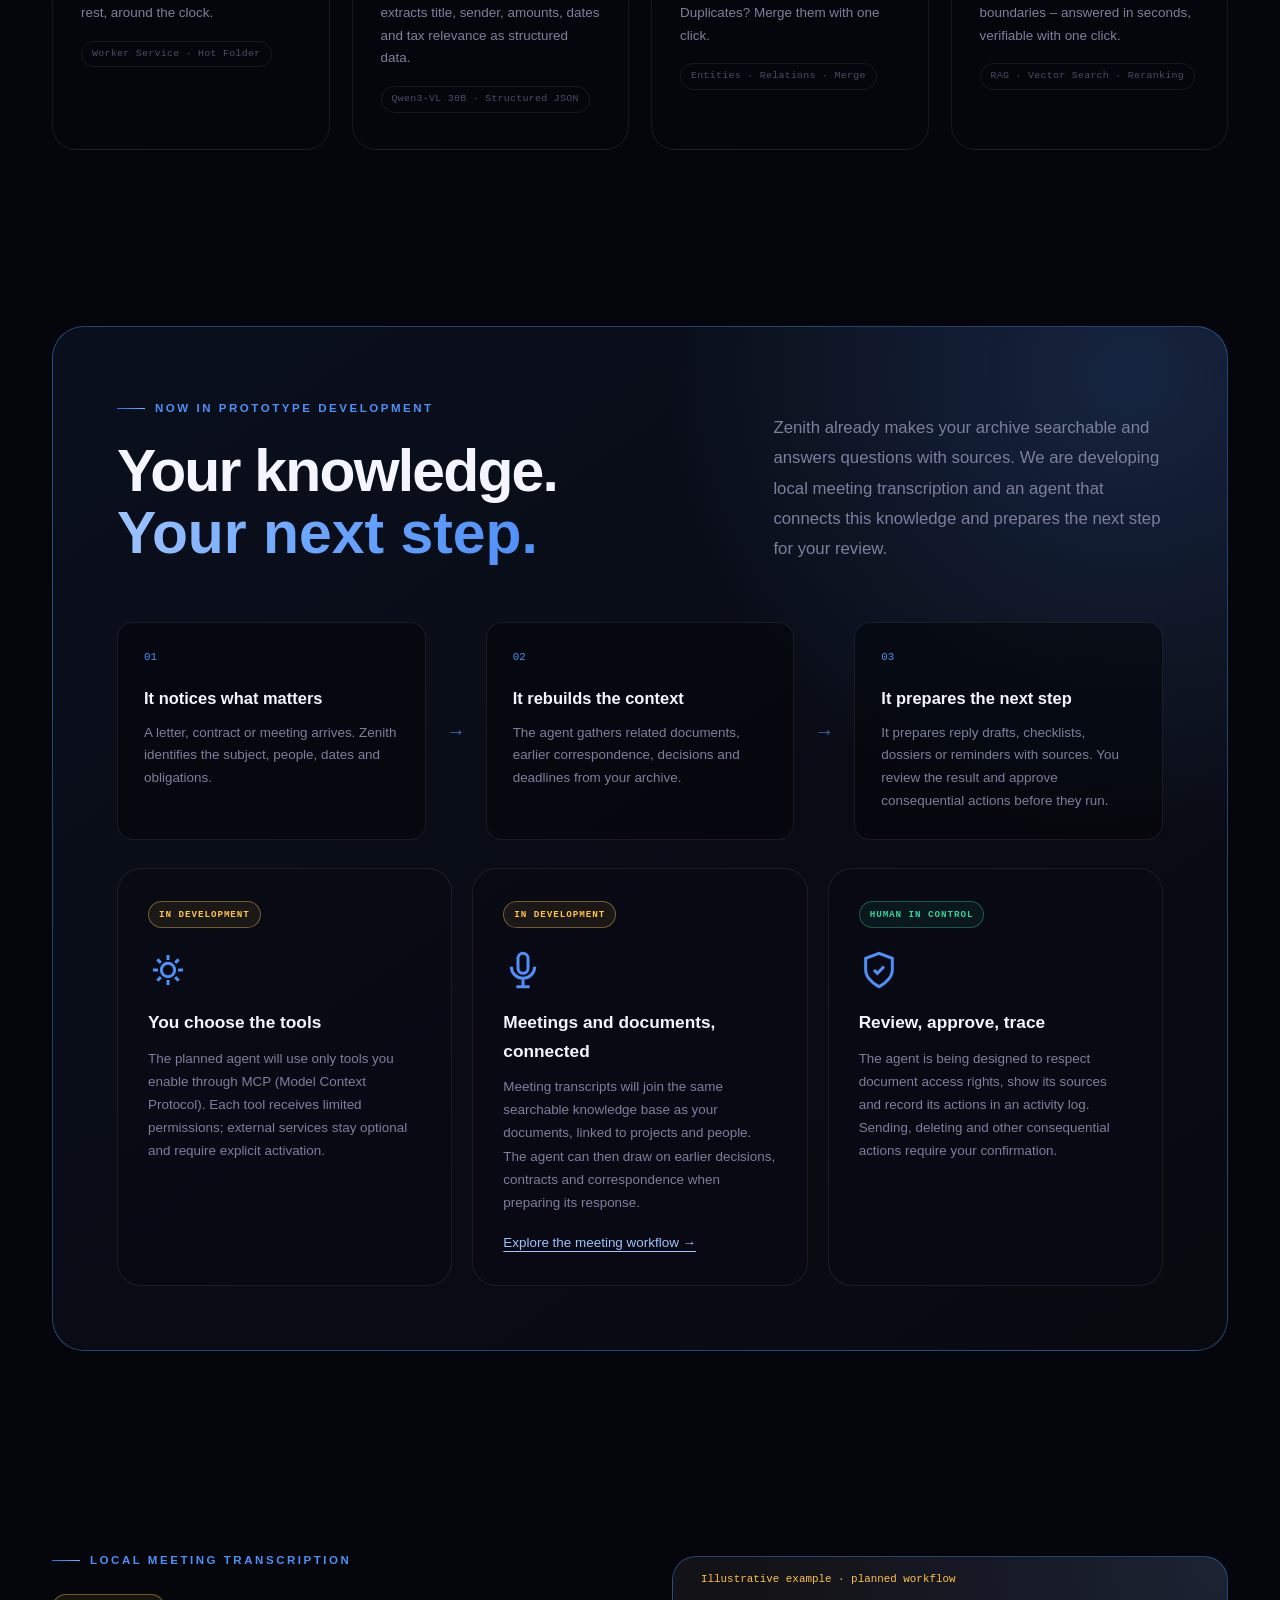
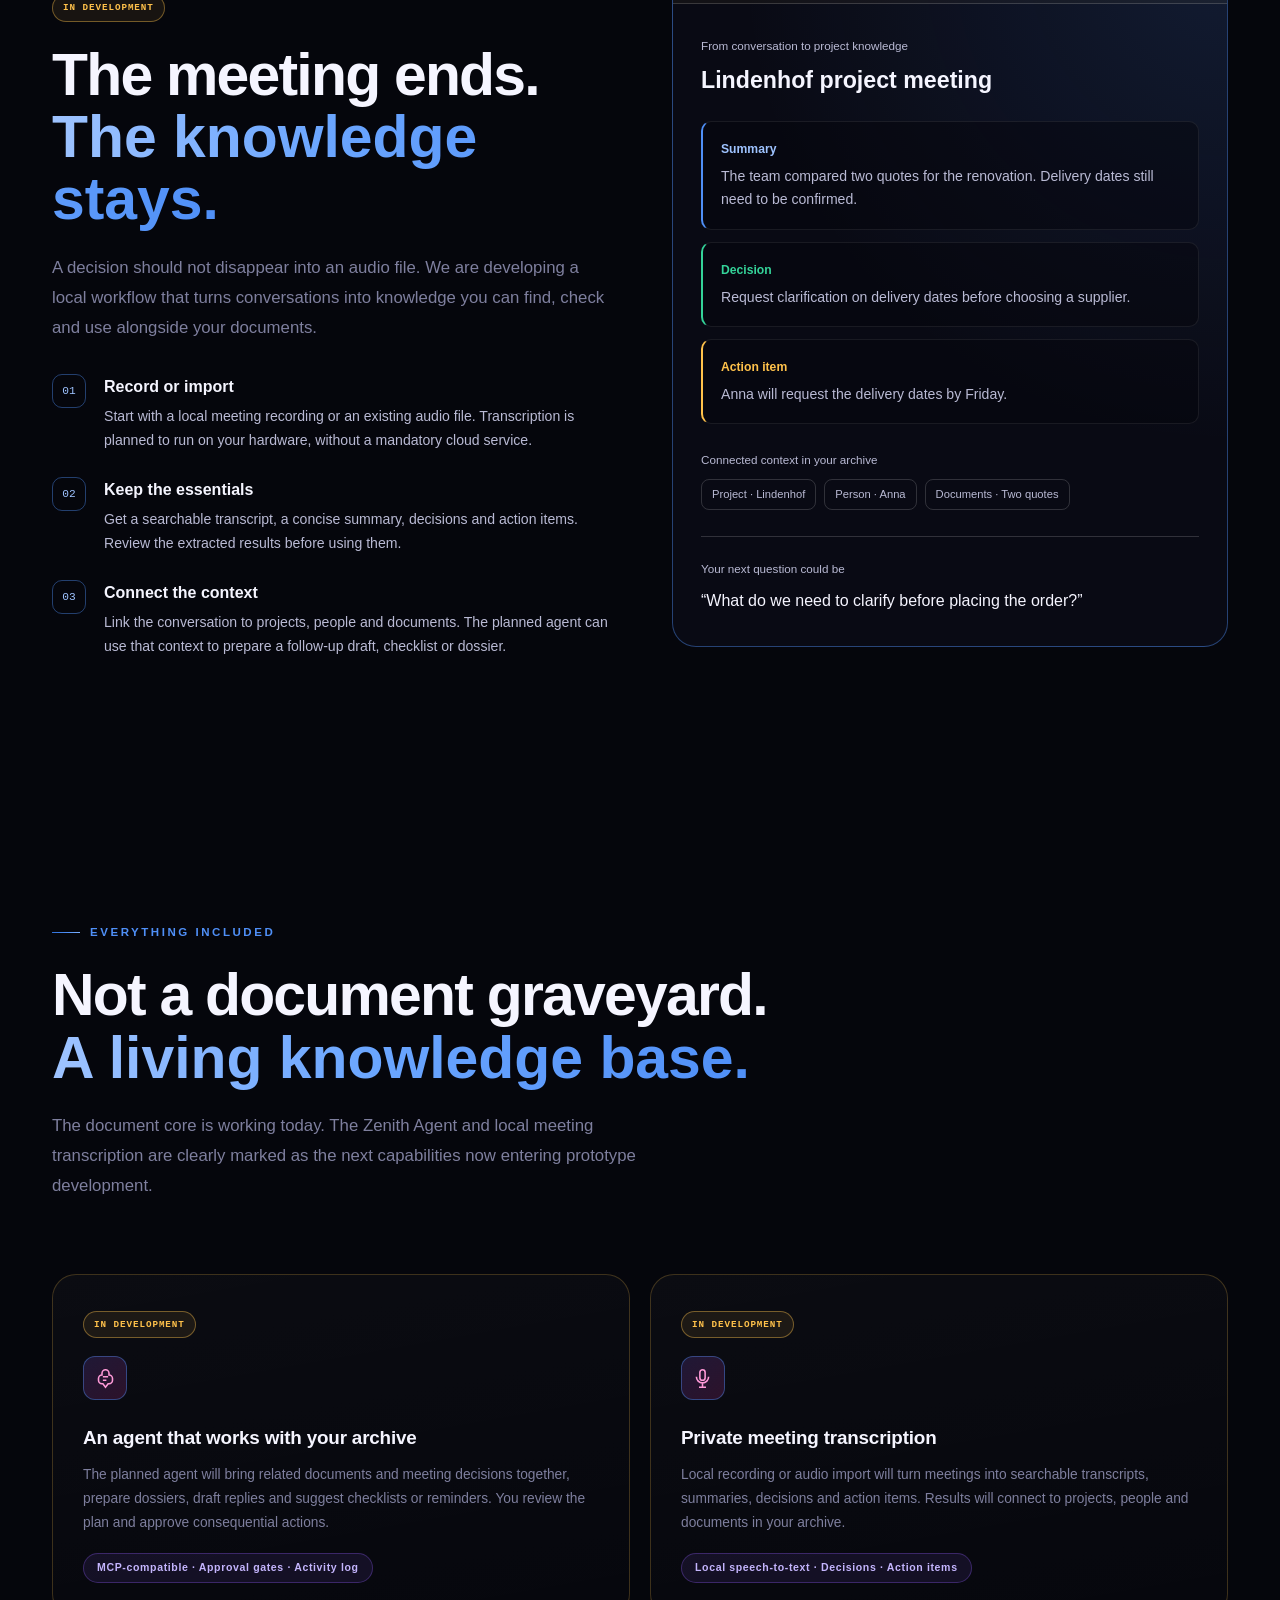
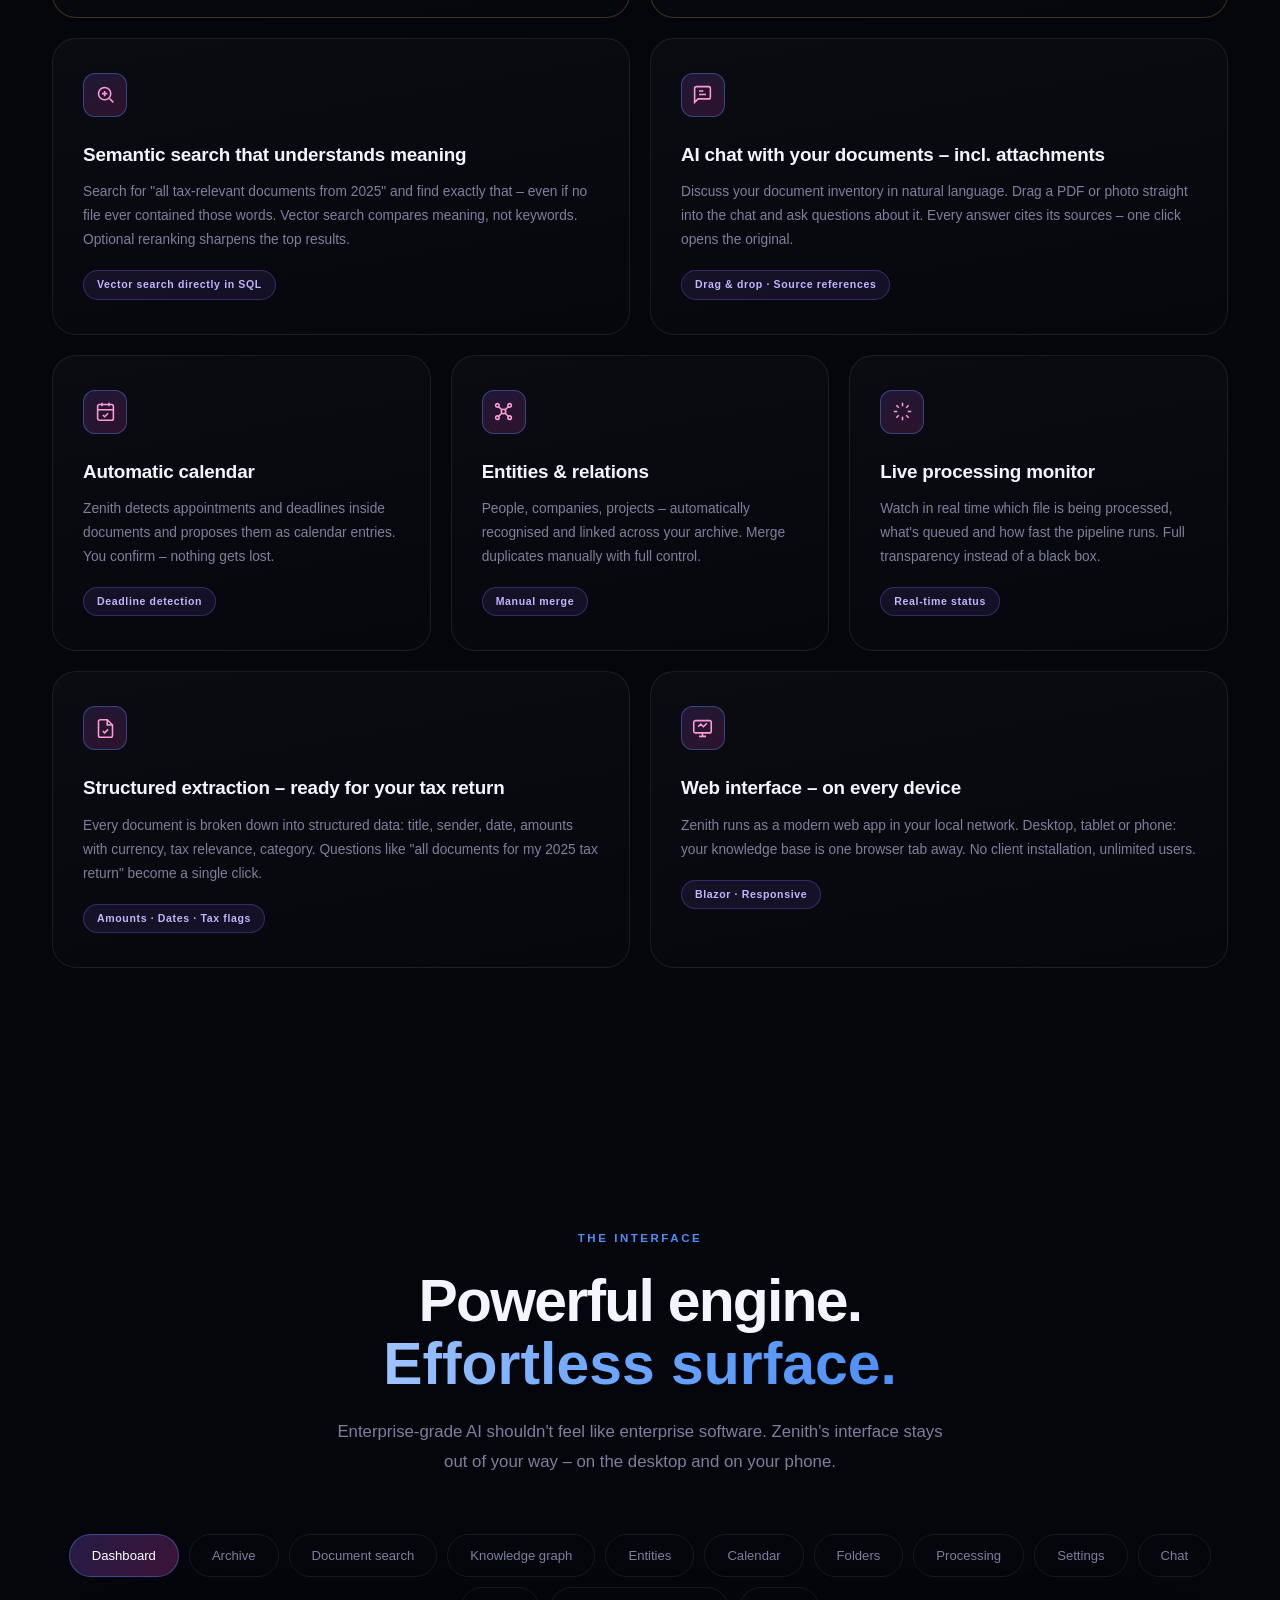
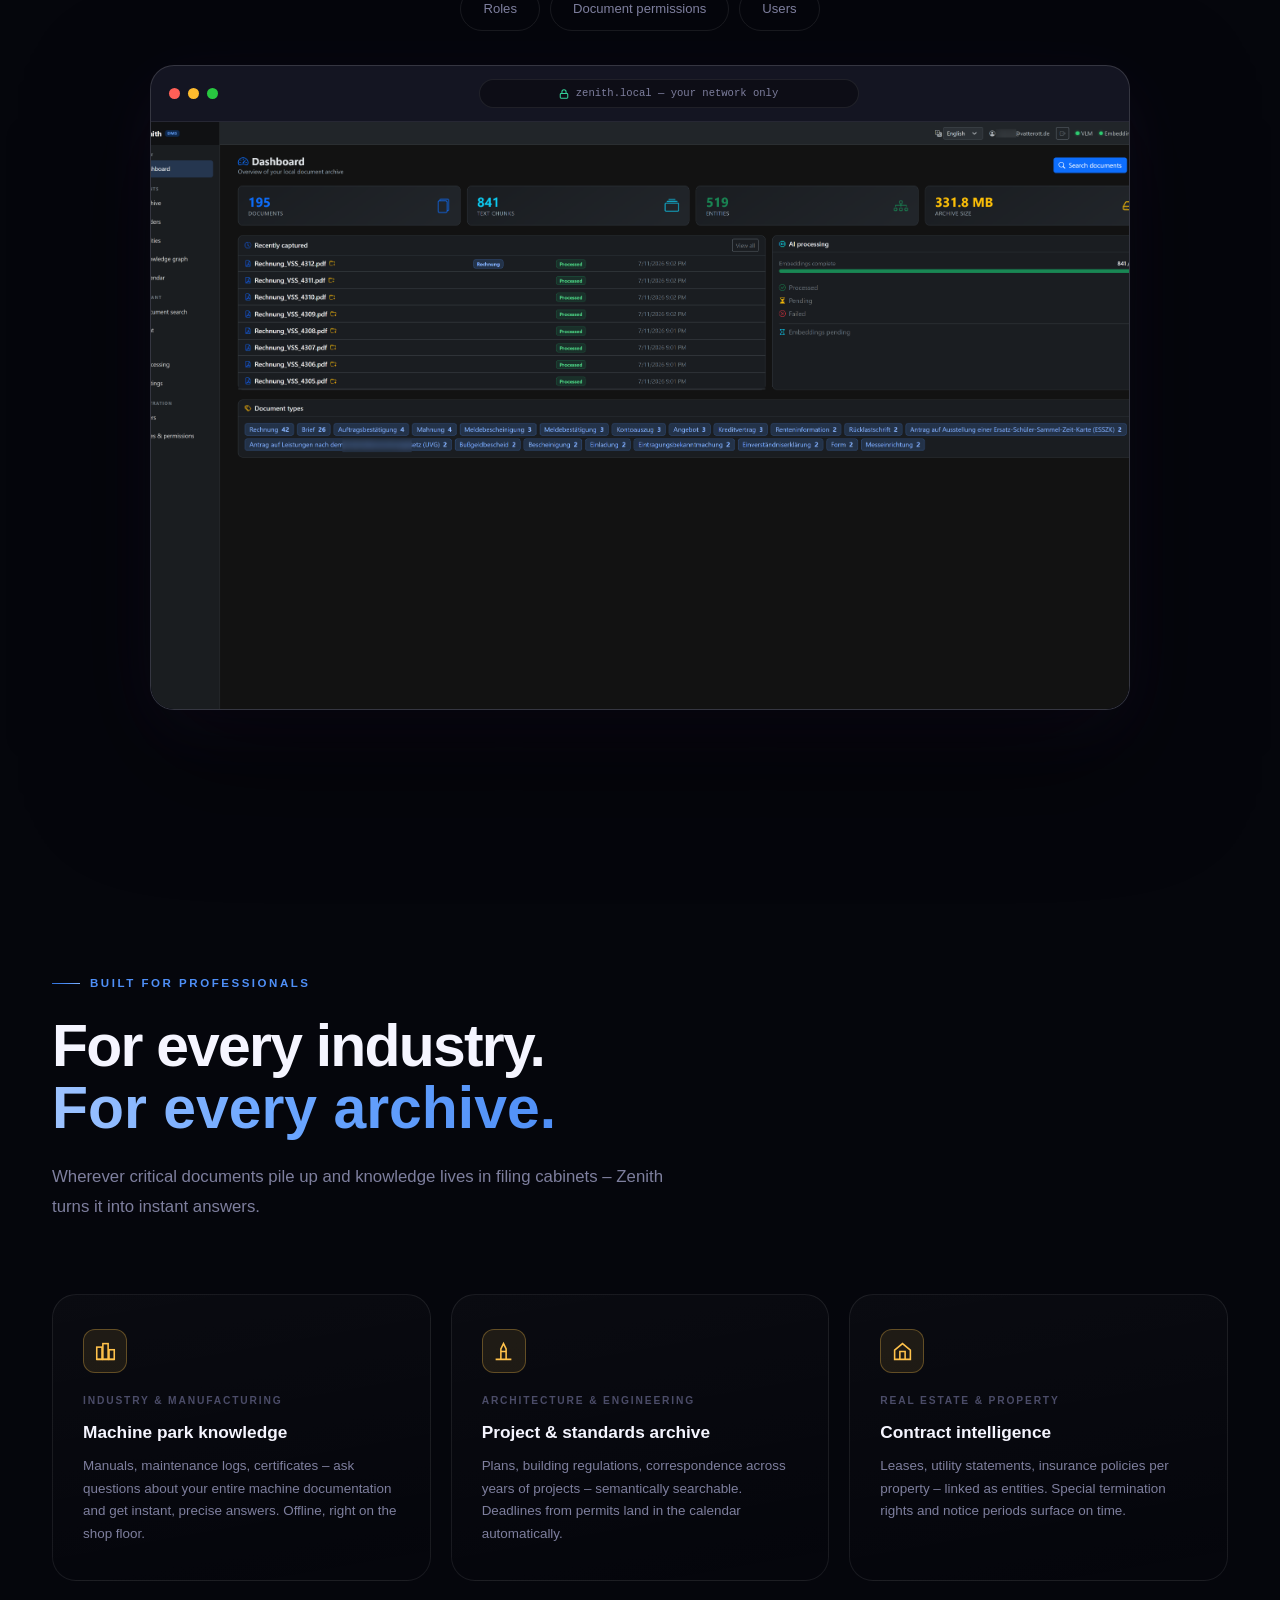
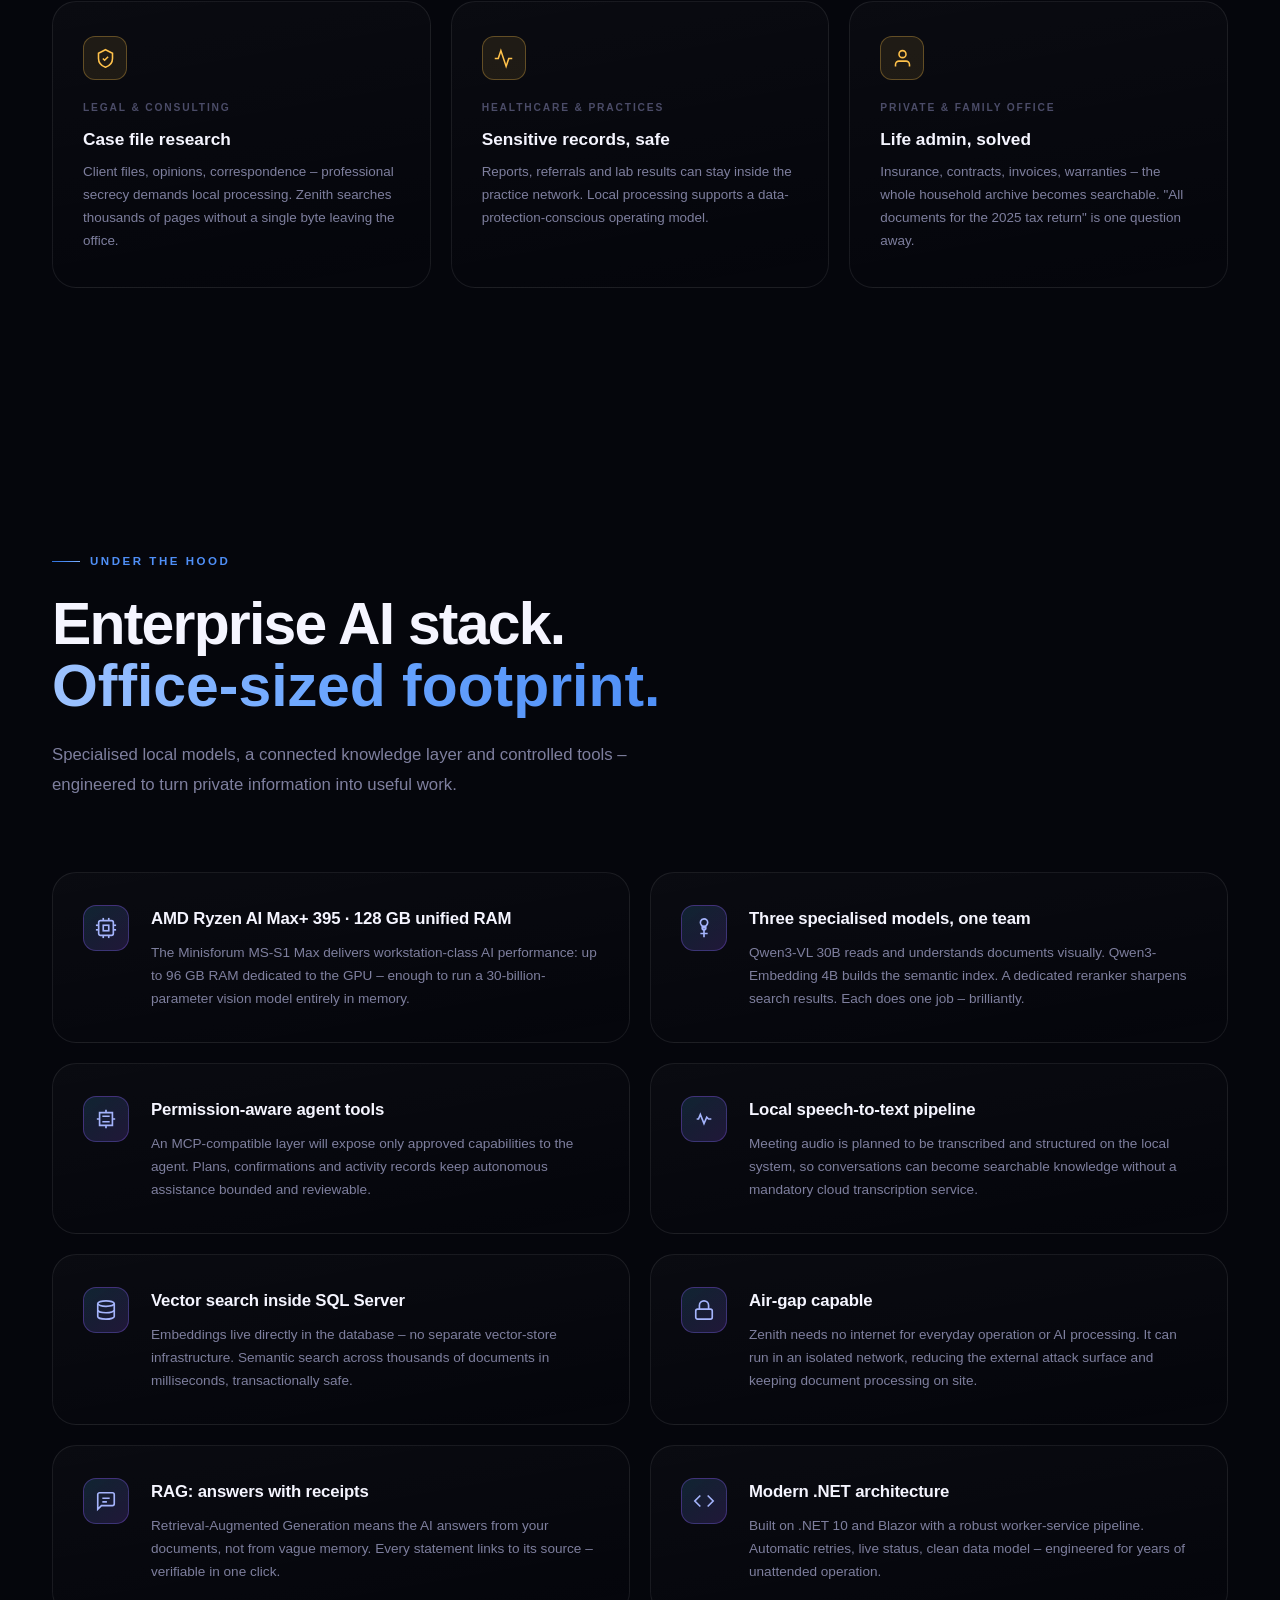
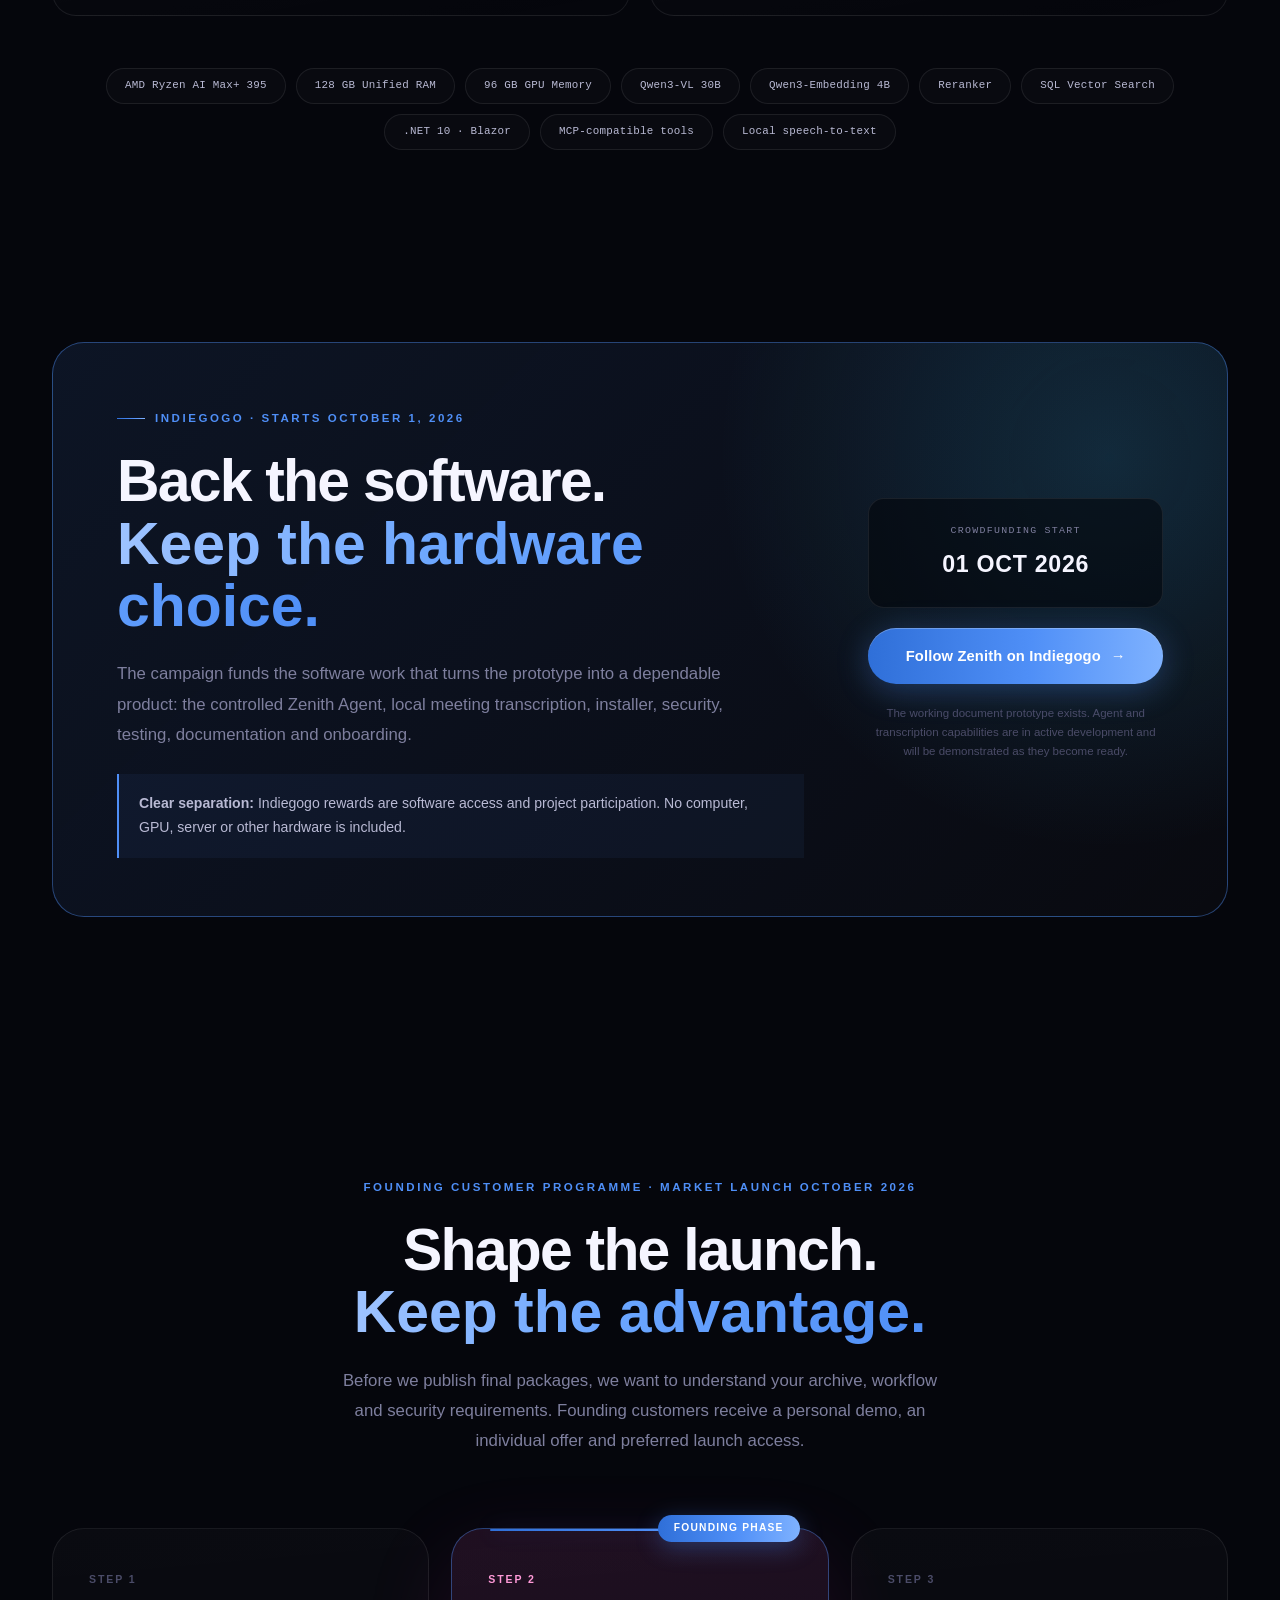
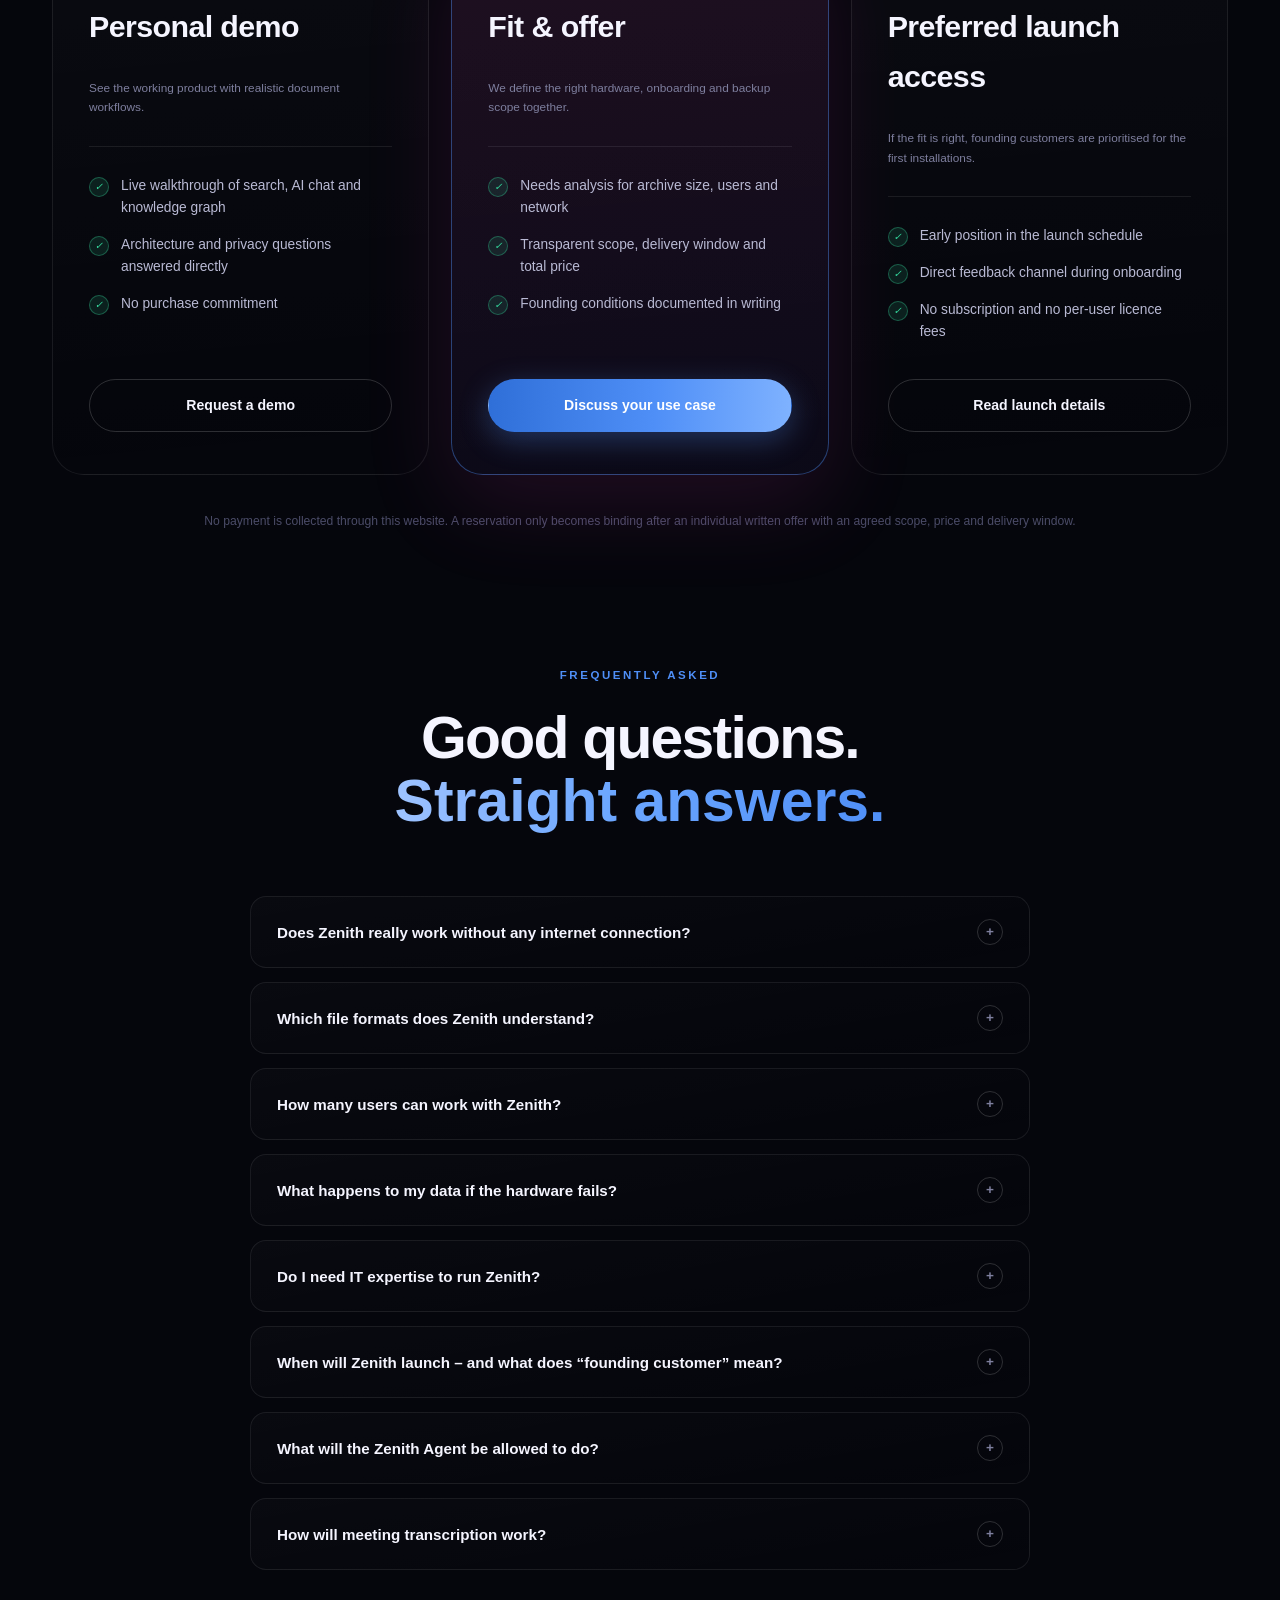
==== commit 32f499b7: "Added planed features" ====
--- a/index.html
+++ b/index.html
@@ -3,17 +3,19 @@
 <head>
   <meta charset="UTF-8" />
   <meta name="viewport" content="width=device-width, initial-scale=1.0" />
-  <meta name="description" content="Zenith turns your documents and meetings into a private local AI work partner. Search, cited answers, knowledge graph, agentic workflows and meeting transcripts – on hardware you control." />
-  <title>Zenith – Your Private Local AI Work Partner</title>
+  <meta name="description" data-i18n="meta.description" data-i18n-attr="content" content="Search your documents locally with Zenith. Discover the working prototype and planned meeting transcription, connected knowledge and controlled AI agent workflows." />
+  <title data-i18n="meta.title">Zenith – Your Private Local AI Work Partner</title>
   <link rel="icon" type="image/svg+xml" href="data:image/svg+xml,%3Csvg xmlns='http://www.w3.org/2000/svg' viewBox='0 0 16 16'%3E%3Cpath fill='%234F8FF7' d='M15.528 2.973a.75.75 0 0 1 .472.696v8.662a.75.75 0 0 1-.472.696l-7.25 2.9a.75.75 0 0 1-.557 0l-7.25-2.9A.75.75 0 0 1 0 12.331V3.669a.75.75 0 0 1 .471-.696L7.443.184l.01-.003.268-.108a.75.75 0 0 1 .558 0l.269.108.01.003zM10.404 2 4.25 4.461 1.846 3.5 1 3.839v.4l6.5 2.6v7.922l.5.2.5-.2V6.84l6.5-2.6v-.4l-.846-.339L8 5.961 5.596 5l6.154-2.461z'/%3E%3C/svg%3E" />
 
-  <meta property="og:title" content="Zenith – Your Private Local AI Work Partner" />
-  <meta property="og:description" content="Your archive should work for you. Zenith understands documents and meetings, shows its sources and prepares the next step – locally and under your control." />
+  <meta property="og:title" data-i18n="meta.title" data-i18n-attr="content" content="Zenith – Your Private Local AI Work Partner" />
+  <meta property="og:description" data-i18n="meta.social" data-i18n-attr="content" content="Your documents, meetings and next steps, connected. Discover Zenith's working document prototype and the local AI partner now in development." />
   <meta property="og:image" content="/assets/images/zenith-og.jpg" />
   <meta property="og:url" content="https://myzenith.org/" />
   <meta name="twitter:card" content="summary_large_image" />
 
-  <link rel="stylesheet" href="assets/style.css" />
+  <link rel="stylesheet" href="assets/style.css?v=20260918" />
+  <script src="assets/analytics-config.js"></script>
+  <script src="assets/analytics.js" defer></script>
 </head>
 <body>
 
@@ -36,7 +38,7 @@
         </a>
         <ul class="nav-links">
           <li><a href="#features" data-i18n="nav.features">Features</a></li>
-          <li><a href="#agent" data-i18n="nav.agent">AI Partner</a></li>
+          <li><a href="#agent" data-i18n="nav.agent">Agent & Meetings</a></li>
           <li><a href="#screenshots" data-i18n="nav.screenshots">Screenshots</a></li>
           <li><a href="#industry" data-i18n="nav.industry">Use Cases</a></li>
           <li><a href="#technology" data-i18n="nav.technology">Technology</a></li>
@@ -51,7 +53,7 @@
 
   <div class="nav-drawer">
     <a href="#features" data-i18n="nav.features">Features</a>
-    <a href="#agent" data-i18n="nav.agent">AI Partner</a>
+    <a href="#agent" data-i18n="nav.agent">Agent & Meetings</a>
     <a href="#screenshots" data-i18n="nav.screenshots">Screenshots</a>
     <a href="#industry" data-i18n="nav.industry">Use Cases</a>
     <a href="#technology" data-i18n="nav.technology">Technology</a>
@@ -82,6 +84,7 @@
             <p class="hero-sub" data-reveal style="--d:.16s">
               <span data-i18n="hero.sub">Stop searching through folders and rebuilding context by hand. Zenith turns documents and meetings into a <strong>private AI work partner</strong> that finds what matters, shows its sources and prepares the next step – on hardware you control.</span>
             </p>
+            <p class="hero-status" data-i18n="hero.status">Working document prototype · Agent and meeting transcription in development</p>
             <div class="hero-ctas" data-reveal style="--d:.24s">
               <a href="https://www.indiegogo.com/en/projects/zenith/zenith-your-private-ai-document-workspace" class="btn-primary" target="_blank" rel="noopener noreferrer"><span data-i18n="hero.cta1">Follow the campaign</span> <span class="arr">→</span></a>
               <a href="#pitch-video" class="btn-ghost" data-i18n="hero.cta2">Watch the pitch</a>
@@ -89,7 +92,7 @@
             <div class="hero-proof" data-reveal style="--d:.32s">
               <span><svg viewBox="0 0 24 24" fill="none" stroke="currentColor" stroke-width="2.5"><path d="M20 6L9 17l-5-5"/></svg><span data-i18n="hero.proof1">Works fully offline</span></span>
               <span><svg viewBox="0 0 24 24" fill="none" stroke="currentColor" stroke-width="2.5"><path d="M20 6L9 17l-5-5"/></svg><span data-i18n="hero.proof2">Cited answers</span></span>
-              <span><svg viewBox="0 0 24 24" fill="none" stroke="currentColor" stroke-width="2.5"><path d="M20 6L9 17l-5-5"/></svg><span data-i18n="hero.proof3">You approve every action</span></span>
+              <span><svg viewBox="0 0 24 24" fill="none" stroke="currentColor" stroke-width="2.5"><path d="M20 6L9 17l-5-5"/></svg><span data-i18n="hero.proof3">Your data. Your control.</span></span>
             </div>
           </div>
 
@@ -296,9 +299,9 @@
           <div class="agent-head" data-reveal>
             <div>
               <div class="kicker" data-i18n="agent.label">Now in prototype development</div>
-              <h2 class="section-title" data-i18n="agent.title">From answer engine to<br /><span class="fx-serif fx-grad">private AI work partner.</span></h2>
-            </div>
-            <p class="section-lead" data-i18n="agent.sub">Zenith already makes an archive searchable and answers questions with sources. The next step is a controlled local agent that can prepare useful work – without becoming an uncontrolled black box.</p>
+              <h2 class="section-title" data-i18n="agent.title">Your knowledge.<br /><span class="fx-serif fx-grad">Your next step.</span></h2>
+            </div>
+            <p class="section-lead" data-i18n="agent.sub">Zenith already makes your archive searchable and answers questions with sources. We are developing local meeting transcription and an agent that connects this knowledge and prepares the next step for your review.</p>
           </div>
 
           <div class="agent-flow" data-reveal style="--d:.1s">
@@ -317,7 +320,7 @@
             <article class="agent-step">
               <span class="agent-num">03</span>
               <h3 data-i18n="agent.step3.h3">It prepares the next step</h3>
-              <p data-i18n="agent.step3.p">It drafts a reply, checklist, dossier or reminder – with sources and a clear plan for your approval.</p>
+              <p data-i18n="agent.step3.p">It prepares reply drafts, checklists, dossiers or reminders with sources. You review the result and approve consequential actions before they run.</p>
             </article>
           </div>
 
@@ -325,23 +328,74 @@
             <article class="agent-feature" data-reveal>
               <span class="status-chip" data-i18n="agent.status">IN DEVELOPMENT</span>
               <div class="agent-feature-icon"><svg viewBox="0 0 24 24" fill="none" stroke="currentColor" stroke-width="1.8"><path d="M12 3v3M12 18v3M3 12h3M18 12h3M5.6 5.6l2.1 2.1M16.3 16.3l2.1 2.1M18.4 5.6l-2.1 2.1M7.7 16.3l-2.1 2.1"/><circle cx="12" cy="12" r="4"/></svg></div>
-              <h3 data-i18n="agent.tools.h3">Controlled tools through MCP</h3>
-              <p data-i18n="agent.tools.p">The Zenith Agent is being designed around an MCP-compatible tool layer. Only approved tools are available, permissions stay narrow and consequential actions require confirmation.</p>
+              <h3 data-i18n="agent.tools.h3">You choose the tools</h3>
+              <p data-i18n="agent.tools.p">The planned agent will use only tools you enable through MCP (Model Context Protocol). Each tool receives limited permissions; external services stay optional and require explicit activation.</p>
             </article>
             <article class="agent-feature" data-reveal style="--d:.08s">
               <span class="status-chip" data-i18n="agent.status">IN DEVELOPMENT</span>
               <div class="agent-feature-icon"><svg viewBox="0 0 24 24" fill="none" stroke="currentColor" stroke-width="1.8"><rect x="9" y="2" width="6" height="12" rx="3"/><path d="M5 10a7 7 0 0 0 14 0M12 17v5M8 22h8"/></svg></div>
-              <h3 data-i18n="agent.meet.h3">Meetings become usable knowledge</h3>
-              <p data-i18n="agent.meet.p">Record or import a meeting, create the transcript locally and let Zenith extract summaries, decisions and action items. The result becomes searchable and can be linked to the relevant project and documents.</p>
+              <h3 data-i18n="agent.meet.h3">Meetings and documents, connected</h3>
+              <p data-i18n="agent.meet.p">Meeting transcripts will join the same searchable knowledge base as your documents, linked to projects and people. The agent can then draw on earlier decisions, contracts and correspondence when preparing its response.</p>
+              <a class="agent-detail-link" href="#meetings" data-i18n="agent.meet.link">Explore the meeting workflow →</a>
             </article>
             <article class="agent-feature" data-reveal style="--d:.16s">
               <span class="status-chip status-chip--safe" data-i18n="agent.control.status">HUMAN IN CONTROL</span>
               <div class="agent-feature-icon"><svg viewBox="0 0 24 24" fill="none" stroke="currentColor" stroke-width="1.8"><path d="M12 22s8-4 8-10V5l-8-3-8 3v7c0 6 8 10 8 10z"/><path d="M9 12l2 2 4-4"/></svg></div>
-              <h3 data-i18n="agent.control.h3">Nothing consequential happens silently</h3>
-              <p data-i18n="agent.control.p">Source-linked results, explicit approvals and an activity log make the agent's work reviewable. Sending, deleting and other high-impact actions stay behind a confirmation step.</p>
+              <h3 data-i18n="agent.control.h3">Review, approve, trace</h3>
+              <p data-i18n="agent.control.p">The agent is being designed to respect document access rights, show its sources and record its actions in an activity log. Sending, deleting and other consequential actions require your confirmation.</p>
             </article>
           </div>
         </div>
+      </div>
+    </section>
+
+    <!-- ═══ Local meeting workflow ═══════════════════════════ -->
+    <section id="meetings" class="section meetings-section" aria-labelledby="meetings-title">
+      <div class="container meeting-grid">
+        <div class="meeting-copy">
+          <div class="kicker" data-i18n="meetings.label">Local meeting transcription</div>
+          <div><span class="status-chip" data-i18n="agent.status">IN DEVELOPMENT</span></div>
+          <h2 id="meetings-title" class="section-title" data-i18n="meetings.title">The meeting ends.<br /><span class="fx-serif fx-grad">The knowledge stays.</span></h2>
+          <p class="section-lead" data-i18n="meetings.sub">A decision should not disappear into an audio file. We are developing a local workflow that turns conversations into knowledge you can find, check and use alongside your documents.</p>
+          <ol class="meeting-steps">
+            <li>
+              <span class="meeting-step-num" aria-hidden="true">01</span>
+              <div><h3 data-i18n="meetings.step1.h3">Record or import</h3><p data-i18n="meetings.step1.p">Start with a local meeting recording or an existing audio file. Transcription is planned to run on your hardware, without a mandatory cloud service.</p></div>
+            </li>
+            <li>
+              <span class="meeting-step-num" aria-hidden="true">02</span>
+              <div><h3 data-i18n="meetings.step2.h3">Keep the essentials</h3><p data-i18n="meetings.step2.p">Get a searchable transcript, a concise summary, decisions and action items. Review the extracted results before using them.</p></div>
+            </li>
+            <li>
+              <span class="meeting-step-num" aria-hidden="true">03</span>
+              <div><h3 data-i18n="meetings.step3.h3">Connect the context</h3><p data-i18n="meetings.step3.p">Link the conversation to projects, people and documents. The planned agent can use that context to prepare a follow-up draft, checklist or dossier.</p></div>
+            </li>
+          </ol>
+        </div>
+        <figure class="meeting-example">
+          <figcaption data-i18n="meetings.example.caption">Illustrative example · planned workflow</figcaption>
+          <div class="meeting-example-body">
+            <p class="meeting-example-label" data-i18n="meetings.example.label">From conversation to project knowledge</p>
+            <h3 data-i18n="meetings.example.title">Lindenhof project meeting</h3>
+            <dl class="meeting-outcomes">
+              <div class="meeting-outcome meeting-outcome--summary"><dt data-i18n="meetings.example.summary.label">Summary</dt><dd data-i18n="meetings.example.summary.text">The team compared two quotes for the renovation. Delivery dates still need to be confirmed.</dd></div>
+              <div class="meeting-outcome meeting-outcome--decision"><dt data-i18n="meetings.example.decision.label">Decision</dt><dd data-i18n="meetings.example.decision.text">Request clarification on delivery dates before choosing a supplier.</dd></div>
+              <div class="meeting-outcome meeting-outcome--task"><dt data-i18n="meetings.example.task.label">Action item</dt><dd data-i18n="meetings.example.task.text">Anna will request the delivery dates by Friday.</dd></div>
+            </dl>
+            <div class="meeting-context">
+              <p class="meeting-example-label" data-i18n="meetings.example.context">Connected context in your archive</p>
+              <ul class="meeting-context-tags">
+                <li data-i18n="meetings.example.chip1">Project · Lindenhof</li>
+                <li data-i18n="meetings.example.chip2">Person · Anna</li>
+                <li data-i18n="meetings.example.chip3">Documents · Two quotes</li>
+              </ul>
+            </div>
+            <div class="meeting-question">
+              <p class="meeting-example-label" data-i18n="meetings.example.question.label">Your next question could be</p>
+              <p data-i18n="meetings.example.question">“What do we need to clarify before placing the order?”</p>
+            </div>
+          </div>
+        </figure>
       </div>
     </section>
 
@@ -357,14 +411,14 @@
             <span class="status-chip" data-i18n="agent.status">IN DEVELOPMENT</span>
             <div class="bento-icon"><svg viewBox="0 0 24 24" fill="none" stroke="currentColor" stroke-width="1.8"><path d="M12 2a4 4 0 0 1 4 4v2a4 4 0 0 1 4 4v2a4 4 0 0 1-4 4h-1l-3 4-3-4H8a4 4 0 0 1-4-4v-2a4 4 0 0 1 4-4V6a4 4 0 0 1 4-4z"/><path d="M9 10h6M9 14h4"/></svg></div>
             <h3 data-i18n="feat.8.h3">An agent that works with your archive</h3>
-            <p data-i18n="feat.8.p">Instead of stopping at an answer, Zenith can prepare the next task: organise an incoming document, assemble a dossier, draft a reply or create a checklist. You see the plan and approve important actions.</p>
+            <p data-i18n="feat.8.p">The planned agent will bring related documents and meeting decisions together, prepare dossiers, draft replies and suggest checklists or reminders. You review the plan and approve consequential actions.</p>
             <span class="bento-tag" data-i18n="feat.8.tag">MCP-compatible · Approval gates · Activity log</span>
           </div>
           <div class="bento-card span-3 bento-card--planned" data-reveal style="--d:.08s">
             <span class="status-chip" data-i18n="agent.status">IN DEVELOPMENT</span>
             <div class="bento-icon"><svg viewBox="0 0 24 24" fill="none" stroke="currentColor" stroke-width="1.8"><rect x="9" y="2" width="6" height="12" rx="3"/><path d="M5 10a7 7 0 0 0 14 0M12 17v5M8 22h8"/></svg></div>
             <h3 data-i18n="feat.9.h3">Private meeting transcription</h3>
-            <p data-i18n="feat.9.p">Turn meetings into searchable transcripts, concise summaries, decisions and action items. Keep the recording and processing local, then connect the result with the right project and documents.</p>
+            <p data-i18n="feat.9.p">Local recording or audio import will turn meetings into searchable transcripts, summaries, decisions and action items. Results will connect to projects, people and documents in your archive.</p>
             <span class="bento-tag" data-i18n="feat.9.tag">Local speech-to-text · Decisions · Action items</span>
           </div>
           <div class="bento-card span-3" data-reveal>
@@ -699,11 +753,11 @@
           </details>
           <details class="faq-item">
             <summary><span data-i18n="faq.7.q">What will the Zenith Agent be allowed to do?</span><span class="faq-plus">+</span></summary>
-            <p class="faq-a" data-i18n="faq.7.a">The first version will focus on bounded document workflows: classifying incoming files, gathering related material, preparing dossiers, drafting replies and creating checklists or reminders. Approved tools, narrow permissions, source references, confirmations and an activity log are part of the design. The agent will not silently send, delete or make high-impact decisions.</p>
+            <p class="faq-a" data-i18n="faq.7.a">The agent is in development. Planned workflows include gathering related documents and meeting decisions, preparing dossiers, drafting replies, and suggesting checklists or reminders. Only enabled tools will be available through MCP, with limited permissions and respect for document access rights. Sources and an activity log will make its work reviewable. Sending, deleting and other consequential actions will require confirmation; external services will remain optional.</p>
           </details>
           <details class="faq-item">
             <summary><span data-i18n="faq.8.q">How will meeting transcription work?</span><span class="faq-plus">+</span></summary>
-            <p class="faq-a" data-i18n="faq.8.a">The planned prototype will record or import meeting audio, transcribe it locally and derive a summary, decisions and action items. Transcripts then become searchable and can be connected with projects, people and documents. Recording participants remains the user's legal responsibility.</p>
+            <p class="faq-a" data-i18n="faq.8.a">Meeting transcription is in development. The planned workflow starts with a local recording or an imported audio file. Zenith will transcribe it locally and derive a summary, decisions and action items. Transcripts will become searchable and connect with projects, people and documents, so the agent can include meeting context in its preparation. You review the results before acting on them. Recording participants remains the user's legal responsibility.</p>
           </details>
         </div>
       </div>
@@ -779,6 +833,6 @@
   </div>
 
   <script src="assets/main.js?v=20260710" defer></script>
-  <script src="assets/lang.js?v=20260711" defer></script>
+  <script src="assets/lang.js?v=20260918" defer></script>
 </body>
 </html>
--- a/assets/style.css
+++ b/assets/style.css
@@ -1538,6 +1538,52 @@
 .bento-card--planned .status-chip { margin-bottom: 18px; }
 .flist-item--planned { border-color: rgba(255,194,75,.2); }
 .flist-item--planned svg { color: var(--amber); }
+
+/* ─── Meeting workflow ────────────────────────────────────────── */
+.hero-status { margin: -8px 0 28px; color: var(--amber); font-size: .78rem; line-height: 1.65; }
+.agent-head > * { min-width: 0; }
+.agent-head .kicker, .agent-head .section-title { overflow-wrap: anywhere; }
+.agent-detail-link { display: inline-block; margin-top: 18px; color: #9EC3FF; font-size: .84rem; text-decoration: underline; text-underline-offset: 4px; }
+.agent-detail-link:hover { color: var(--ink-0); }
+.agent-detail-link:focus-visible { outline: 2px solid var(--brand); outline-offset: 5px; border-radius: 2px; }
+.meetings-section { padding-top: 64px; }
+.meeting-grid { display: grid; grid-template-columns: minmax(0, 1fr) minmax(0, 1fr); gap: 64px; align-items: center; }
+.meeting-copy, .meeting-example { min-width: 0; }
+.meeting-copy .section-lead { margin-bottom: 30px; }
+.meeting-steps { list-style: none; display: grid; gap: 24px; }
+.meeting-steps li { display: flex; gap: 18px; align-items: flex-start; }
+.meeting-step-num { flex: 0 0 34px; width: 34px; height: 34px; display: grid; place-items: center; border: 1px solid var(--brand-line); border-radius: 10px; color: #9EC3FF; font: .7rem var(--font-mono); }
+.meeting-steps h3 { font-size: 1rem; margin-bottom: 5px; }
+.meeting-steps p { font-size: .88rem; line-height: 1.7; color: var(--ink-1); }
+.meeting-example { margin: 0; border: 1px solid var(--brand-line); border-radius: var(--r-lg); overflow: hidden; background: radial-gradient(circle at 100% 0%, rgba(79,143,247,.13), transparent 55%), var(--bg-1); }
+.meeting-example figcaption { padding: 14px 28px; border-bottom: 1px solid var(--line-strong); color: var(--amber); background: rgba(255,194,75,.04); font: .68rem/1.65 var(--font-mono); }
+.meeting-example-body { padding: 32px 28px; }
+.meeting-example-label { color: var(--ink-1); font-size: .73rem; margin-bottom: 10px; }
+.meeting-example h3 { font-size: 1.45rem; line-height: 1.3; margin-bottom: 26px; }
+.meeting-outcomes { display: grid; gap: 12px; }
+.meeting-outcome { padding: 17px 18px; border: 1px solid var(--line); border-left: 2px solid var(--brand); border-radius: var(--r-sm); background: rgba(5,6,12,.45); }
+.meeting-outcome--decision { border-left-color: var(--green); }
+.meeting-outcome--task { border-left-color: var(--amber); }
+.meeting-outcome dt { font-size: .76rem; font-weight: 700; margin-bottom: 6px; color: #9EC3FF; }
+.meeting-outcome--decision dt { color: var(--green); }
+.meeting-outcome--task dt { color: var(--amber); }
+.meeting-outcome dd { font-size: .88rem; line-height: 1.65; color: var(--ink-1); }
+.meeting-context { margin-top: 26px; }
+.meeting-context-tags { display: flex; flex-wrap: wrap; gap: 8px; list-style: none; }
+.meeting-context-tags li { padding: 5px 10px; border: 1px solid var(--line-strong); border-radius: 8px; font-size: .7rem; color: var(--ink-1); }
+.meeting-question { margin-top: 26px; padding-top: 22px; border-top: 1px solid var(--line-strong); }
+.meeting-question > p:last-child { font-size: 1rem; line-height: 1.6; }
+@media (max-width: 1080px) {
+  .meeting-grid { grid-template-columns: 1fr; gap: 40px; }
+  .meeting-example { width: 100%; max-width: 680px; }
+}
+@media (max-width: 640px) {
+  .meeting-grid { gap: 30px; }
+  .meeting-example-body { padding: 26px 20px; }
+  .meeting-example figcaption { padding: 14px 20px; }
+  .meeting-example h3 { font-size: 1.25rem; }
+  .meeting-steps li { gap: 12px; }
+}
 
 /* ─── Crowdfunding ────────────────────────────────────────────── */
 .crowdfunding-section { padding-top: 64px; }
@@ -1714,3 +1760,15 @@
   text-decoration: line-through;
   vertical-align: middle;
 }
+
+/* Keep the existing statistics and technology cards within narrow screens. */
+@media (max-width: 360px) {
+  .section-title, .compare-list, .crowdfunding-panel { overflow-wrap: anywhere; }
+  .stats-grid { grid-template-columns: repeat(2, minmax(0, 1fr)); }
+  .stat { padding: 32px 12px; min-width: 0; }
+  .stat-num { font-size: 2.1rem; }
+  .stat-lbl { overflow-wrap: anywhere; }
+  .tech-grid { grid-template-columns: minmax(0, 1fr); }
+  .tech-card { min-width: 0; flex-direction: column; }
+  .tech-card h4 { overflow-wrap: anywhere; }
+}
